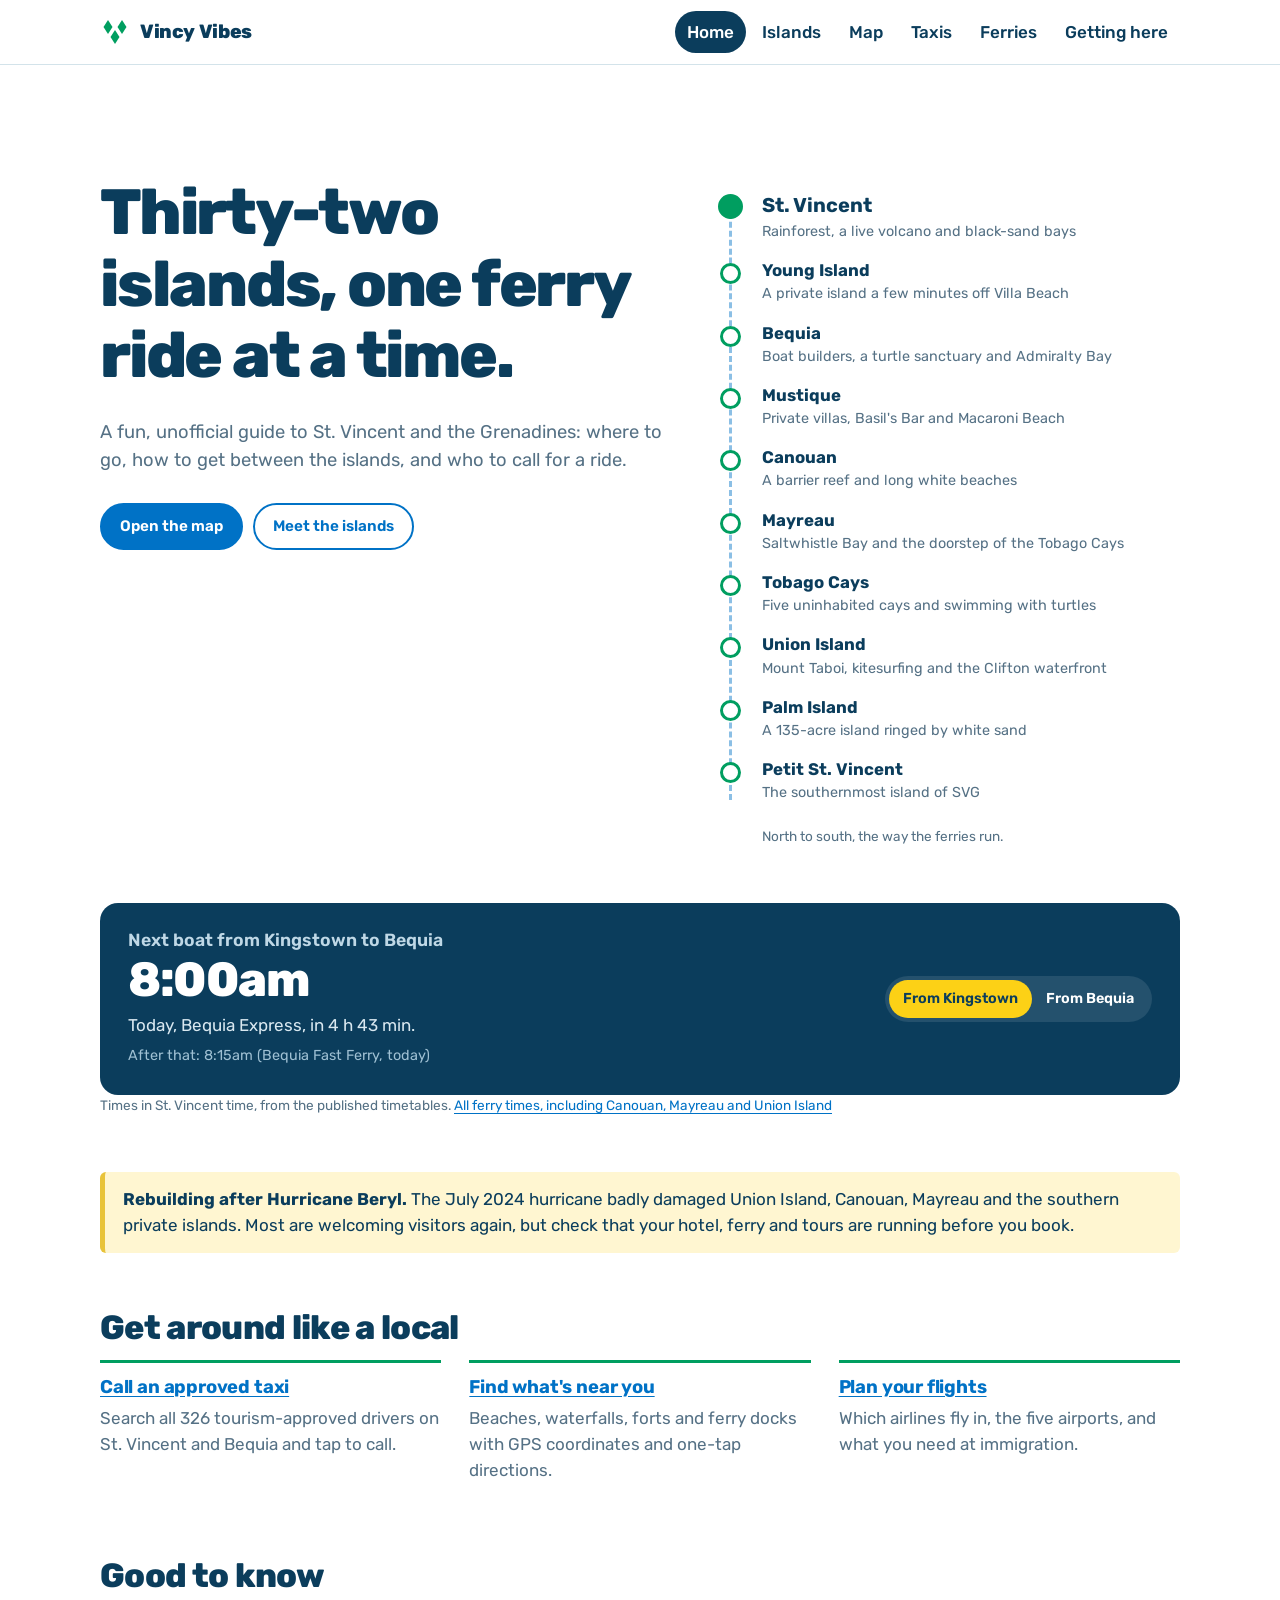
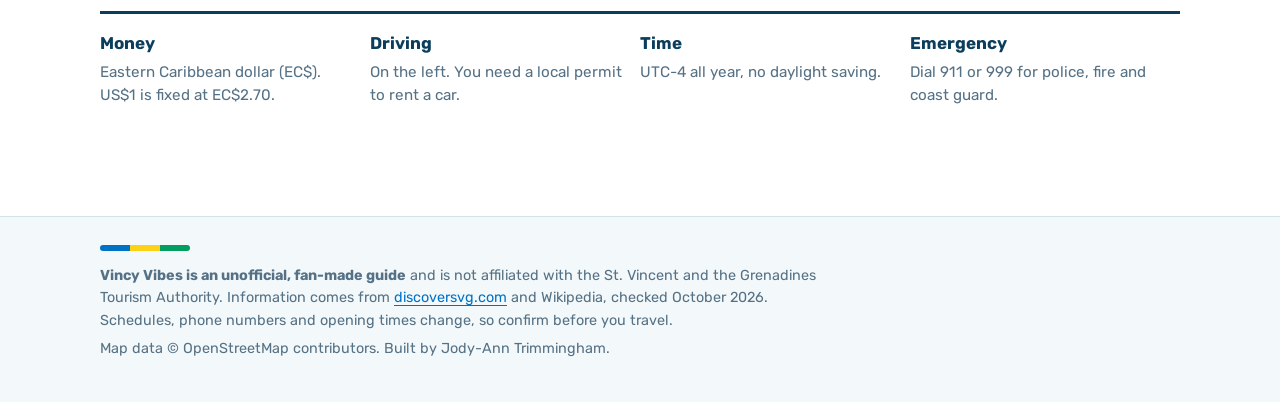
==== index.html @ 05d470f5 "Phase 1: islands, GPS map, taxis, ferries, getting here" ====
<!DOCTYPE html>
<html lang="en">
<head>
  <meta charset="utf-8">
  <meta name="viewport" content="width=device-width, initial-scale=1">
  <title>Vincy Vibes: a fun guide to St. Vincent and the Grenadines</title>
  <meta name="description" content="Unofficial guide to St. Vincent and the Grenadines: islands, map with GPS, approved taxis, ferry times and flights.">
  <link rel="icon" href="img/favicon.svg" type="image/svg+xml">
  <link rel="preconnect" href="https://fonts.googleapis.com">
  <link rel="preconnect" href="https://fonts.gstatic.com" crossorigin>
  <link rel="stylesheet" href="https://fonts.googleapis.com/css2?family=Rubik:wght@400;500;600;700;800&display=swap">
  <link rel="stylesheet" href="css/style.css">
</head>
<body>
<header class="topbar">
  <div class="wrap topbar-inner">
    <a class="brand" href="index.html"><svg viewBox="0 0 30 30" aria-hidden="true"><path fill="#009E60" d="M8 3l4.5 7L8 17l-4.5-7z"/><path fill="#009E60" d="M22 3l4.5 7L22 17l-4.5-7z"/><path fill="#009E60" d="M15 13l4.5 7L15 27l-4.5-7z"/></svg>Vincy Vibes</a>
    <nav class="nav" aria-label="Main"><a href="index.html" aria-current="page">Home</a><a href="islands.html">Islands</a><a href="map.html">Map</a><a href="taxis.html">Taxis</a><a href="ferries.html">Ferries</a><a href="getting-here.html">Getting here</a></nav>
  </div>
</header>
<main>

<div class="wrap">
  <section class="hero" aria-labelledby="hero-title">
    <div>
      <h1 id="hero-title">Thirty-two islands, one ferry ride at a time.</h1>
      <p class="lede">A fun, unofficial guide to St. Vincent and the Grenadines: where to go, how to get between the islands, and who to call for a ride.</p>
      <div class="hero-actions">
        <a class="btn" href="map.html">Open the map</a>
        <a class="btn btn-quiet" href="islands.html">Meet the islands</a>
      </div>
    </div>
    <div>
      <ol class="chain" id="chain" aria-label="Islands from north to south"></ol>
      <p class="chain-caption">North to south, the way the ferries run.</p>
    </div>
  </section>

  <section aria-labelledby="ferry-title">
    <div class="next-ferry" id="next-ferry">
      <div>
        <h2 id="ferry-title">Next boat from <span id="nf-from">Kingstown</span> to <span id="nf-to">Bequia</span></h2>
        <div class="when" id="nf-when">…</div>
        <p class="detail" id="nf-detail"></p>
        <p class="after" id="nf-after"></p>
      </div>
      <div class="dir-switch" role="group" aria-label="Direction">
        <button type="button" data-from="Kingstown" aria-pressed="true">From Kingstown</button>
        <button type="button" data-from="Bequia" aria-pressed="false">From Bequia</button>
      </div>
    </div>
    <p class="footnote">Times in St. Vincent time, from the published timetables. <a href="ferries.html">All ferry times, including Canouan, Mayreau and Union Island</a></p>
  </section>

  <section class="notice" aria-label="Hurricane Beryl">
    <p><strong>Rebuilding after Hurricane Beryl.</strong> The July 2024 hurricane badly damaged Union Island, Canouan, Mayreau and the southern private islands. Most are welcoming visitors again, but check that your hotel, ferry and tours are running before you book.</p>
  </section>

  <section aria-labelledby="tools-title">
    <h2 id="tools-title">Get around like a local</h2>
    <div class="tools">
      <div class="tool">
        <h3><a href="taxis.html">Call an approved taxi</a></h3>
        <p>Search all 326 tourism-approved drivers on St. Vincent and Bequia and tap to call.</p>
      </div>
      <div class="tool">
        <h3><a href="map.html">Find what's near you</a></h3>
        <p>Beaches, waterfalls, forts and ferry docks with GPS coordinates and one-tap directions.</p>
      </div>
      <div class="tool">
        <h3><a href="getting-here.html">Plan your flights</a></h3>
        <p>Which airlines fly in, the five airports, and what you need at immigration.</p>
      </div>
    </div>
  </section>

  <section aria-labelledby="facts-title">
    <h2 id="facts-title">Good to know</h2>
    <dl class="facts-row">
      <div><dt>Money</dt><dd>Eastern Caribbean dollar (EC$). US$1 is fixed at EC$2.70.</dd></div>
      <div><dt>Driving</dt><dd>On the left. You need a local permit to rent a car.</dd></div>
      <div><dt>Time</dt><dd>UTC-4 all year, no daylight saving.</dd></div>
      <div><dt>Emergency</dt><dd>Dial 911 or 999 for police, fire and coast guard.</dd></div>
    </dl>
  </section>
</div>

</main>
<footer class="footer">
  <div class="wrap">
    <div class="stripe" aria-hidden="true"><span class="s-blue"></span><span class="s-gold"></span><span class="s-green"></span></div>
    <p><strong>Vincy Vibes is an unofficial, fan-made guide</strong> and is not affiliated with the St. Vincent and the Grenadines Tourism Authority. Information comes from <a href="https://discoversvg.com/">discoversvg.com</a> and Wikipedia, checked October 2026. Schedules, phone numbers and opening times change, so confirm before you travel.</p>
    <p>Map data &copy; OpenStreetMap contributors. Built by Jody-Ann Trimmingham.</p>
  </div>
</footer>
<script src="js/data/islands.js"></script>
<script src="js/site.js"></script>
<script src="js/data/ferries.js"></script>
<script src="js/home.js"></script>
</body>
</html>
---- css/style.css ----
/* Vincy Vibes: colours from the SVG flag (blue, gold, green), used sparingly. */
:root {
  --navy: #0B3D5C;
  --blue: #0072C6;
  --blue-dark: #005A9E;
  --gold: #FCD116;
  --green: #009E60;
  --green-dark: #00784A;
  --glass: #E3F3F0;
  --mist: #F3F8FA;
  --line: #D3E3EA;
  --muted: #557185;
  --white: #FFFFFF;
  --warn-bg: #FFF6D1;
  --warn-line: #E8C33A;
  --radius-s: 6px;
  --radius-l: 18px;
  --wrap: 1120px;
}

*, *::before, *::after { box-sizing: border-box; }
html { -webkit-text-size-adjust: 100%; }
body {
  margin: 0;
  font-family: "Rubik", system-ui, -apple-system, "Segoe UI", sans-serif;
  font-size: 17px;
  line-height: 1.55;
  color: var(--navy);
  background: var(--white);
}
img { max-width: 100%; display: block; }
a { color: var(--blue); text-underline-offset: 3px; }
a:hover { color: var(--blue-dark); }
:focus-visible { outline: 3px solid var(--gold); outline-offset: 2px; border-radius: 3px; }

h1, h2, h3 { line-height: 1.12; margin: 0 0 .4em; font-weight: 800; letter-spacing: -0.02em; }
h1 { font-size: clamp(2.3rem, 5.5vw, 4rem); letter-spacing: -0.035em; }
h2 { font-size: clamp(1.55rem, 3vw, 2.1rem); }
h3 { font-size: 1.15rem; font-weight: 700; letter-spacing: -0.01em; }
p { margin: 0 0 1em; }
.lede { font-size: 1.15rem; color: var(--muted); max-width: 60ch; }
.muted { color: var(--muted); }
.small { font-size: .88rem; }

.wrap { max-width: var(--wrap); margin: 0 auto; padding: 0 20px; }
main { display: block; padding-bottom: 48px; }
section { margin: 56px 0; }

/* ---------- Header ---------- */
.topbar { border-bottom: 1px solid var(--line); background: var(--white); position: sticky; top: 0; z-index: 1000; }
.topbar-inner { display: flex; align-items: center; justify-content: space-between; gap: 16px; min-height: 64px; }
.brand { display: flex; align-items: center; gap: 10px; text-decoration: none; color: var(--navy); font-weight: 800; font-size: 1.2rem; letter-spacing: -0.02em; }
.brand svg { width: 30px; height: 30px; flex: none; }
.nav { display: flex; gap: 4px; flex-wrap: wrap; }
.nav a { text-decoration: none; color: var(--navy); font-weight: 500; padding: 8px 12px; border-radius: 999px; }
.nav a:hover { background: var(--mist); color: var(--navy); }
.nav a[aria-current="page"] { background: var(--navy); color: var(--white); }

/* ---------- Buttons ---------- */
.btn {
  display: inline-flex; align-items: center; gap: 8px; justify-content: center;
  font: inherit; font-weight: 600; font-size: .95rem;
  padding: 10px 18px; border-radius: 999px; border: 2px solid var(--blue);
  background: var(--blue); color: var(--white); text-decoration: none; cursor: pointer;
}
.btn:hover { background: var(--blue-dark); border-color: var(--blue-dark); color: var(--white); }
.btn-quiet { background: transparent; color: var(--blue); }
.btn-quiet:hover { background: var(--mist); color: var(--blue-dark); }
.btn-gold { background: var(--gold); border-color: var(--gold); color: var(--navy); }
.btn-gold:hover { background: #F0C200; border-color: #F0C200; color: var(--navy); }
.btn-small { padding: 6px 12px; font-size: .85rem; }
.btn[disabled] { opacity: .6; cursor: wait; }

/* ---------- Home hero: the island chain ---------- */
.hero { display: grid; grid-template-columns: minmax(0, 1.1fr) minmax(0, .9fr); gap: 48px; align-items: start; padding-top: 56px; }
.hero h1 { max-width: 13ch; }
.hero .lede { margin-bottom: 28px; }
.hero-actions { display: flex; gap: 10px; flex-wrap: wrap; }

.chain { list-style: none; margin: 0; padding: 6px 0 6px 0; position: relative; }
.chain::before {
  content: ""; position: absolute; left: 13px; top: 18px; bottom: 18px;
  border-left: 3px dashed var(--blue); opacity: .45;
}
.chain li { position: relative; padding-left: 46px; }
.chain a { display: block; padding: 7px 10px; margin-left: -10px; border-radius: var(--radius-s); text-decoration: none; color: var(--navy); }
.chain a:hover { background: var(--mist); }
.chain .stop-name { font-weight: 700; font-size: 1.05rem; display: block; }
.chain .stop-tag { color: var(--muted); font-size: .9rem; display: block; }
.chain .dot {
  position: absolute; left: 4px; top: 13px; width: 21px; height: 21px;
  background: var(--white); border: 3px solid var(--green); border-radius: 50%;
}
.chain li.main .dot { background: var(--green); width: 25px; height: 25px; left: 2px; top: 11px; }
.chain li.main .stop-name { font-size: 1.25rem; }
.chain-caption { font-size: .85rem; color: var(--muted); margin: 8px 0 0 46px; }

/* ---------- Next ferry ---------- */
.next-ferry { background: var(--navy); color: var(--white); border-radius: var(--radius-l); padding: 28px; display: grid; grid-template-columns: minmax(0, 1fr) auto; gap: 20px; align-items: center; }
.next-ferry h2 { font-size: 1.1rem; font-weight: 600; letter-spacing: 0; margin: 0 0 6px; color: #BFD8E6; }
.next-ferry .when { font-size: clamp(2rem, 5vw, 3rem); font-weight: 800; letter-spacing: -0.03em; line-height: 1; }
.next-ferry .detail { margin: 8px 0 0; color: #D9E8F0; }
.next-ferry .after { margin: 6px 0 0; color: #9FC0D3; font-size: .9rem; }
.dir-switch { display: inline-flex; background: rgba(255,255,255,.1); border-radius: 999px; padding: 4px; }
.dir-switch button { font: inherit; font-weight: 600; font-size: .9rem; border: 0; background: transparent; color: var(--white); padding: 8px 14px; border-radius: 999px; cursor: pointer; }
.dir-switch button[aria-pressed="true"] { background: var(--gold); color: var(--navy); }

/* ---------- Notices ---------- */
.notice { background: var(--warn-bg); border-left: 5px solid var(--warn-line); padding: 14px 18px; border-radius: var(--radius-s); }
.notice p:last-child { margin: 0; }

/* ---------- Quick facts ---------- */
.facts-row { display: grid; grid-template-columns: repeat(4, minmax(0, 1fr)); gap: 0; border-top: 3px solid var(--navy); }
.facts-row > div { padding: 16px 18px 4px 0; }
.facts-row dt { font-weight: 700; margin-bottom: 4px; }
.facts-row dd { margin: 0; color: var(--muted); font-size: .95rem; }

/* ---------- Two-column tool links ---------- */
.tools { display: grid; grid-template-columns: repeat(3, minmax(0, 1fr)); gap: 28px; }
.tool { border-top: 3px solid var(--green); padding-top: 14px; }
.tool p { color: var(--muted); }

/* ---------- Page header ---------- */
.page-head { padding: 44px 0 8px; }
.page-head h1 { font-size: clamp(2rem, 4.5vw, 3.2rem); }

/* ---------- Islands page ---------- */
.island-list { list-style: none; padding: 0; margin: 0; position: relative; }
.island-list::before { content: ""; position: absolute; left: 13px; top: 30px; bottom: 30px; border-left: 3px dashed var(--blue); opacity: .45; }
.island-list > li { position: relative; padding: 22px 0 22px 50px; border-bottom: 1px solid var(--line); }
.island-list > li:last-child { border-bottom: 0; }
.island-list .dot { position: absolute; left: 4px; top: 30px; width: 21px; height: 21px; background: var(--white); border: 3px solid var(--green); border-radius: 50%; }
.island-list h2 { font-size: 1.5rem; margin-bottom: 4px; }
.island-list h2 a { color: var(--navy); text-decoration: none; }
.island-list h2 a:hover { color: var(--blue); }
.island-list .tag { color: var(--green-dark); font-weight: 600; margin-bottom: 8px; }
.island-list p { max-width: 70ch; }
.pill { display: inline-block; font-size: .8rem; font-weight: 600; padding: 2px 10px; border-radius: 999px; background: var(--warn-bg); color: #7A5B00; border: 1px solid var(--warn-line); vertical-align: middle; }

/* ---------- Island detail ---------- */
.island-grid { display: grid; grid-template-columns: minmax(0, 1.4fr) minmax(0, 1fr); gap: 40px; align-items: start; }
.fact-list { margin: 0; display: grid; grid-template-columns: auto 1fr; gap: 8px 18px; padding: 18px 0; border-top: 3px solid var(--navy); border-bottom: 1px solid var(--line); }
.fact-list dt { font-weight: 700; }
.fact-list dd { margin: 0; color: var(--muted); }
.highlights { list-style: none; padding: 0; margin: 0; }
.highlights li { padding: 14px 0; border-bottom: 1px solid var(--line); }
.highlights li:last-child { border-bottom: 0; }
.highlights strong { display: block; font-size: 1.05rem; margin-bottom: 2px; }
.island-nav { display: flex; justify-content: space-between; gap: 12px; margin-top: 40px; padding-top: 20px; border-top: 1px solid var(--line); }
.mini-map { height: 320px; border-radius: var(--radius-l); border: 1px solid var(--line); }
.sidebar-box { background: var(--mist); border-radius: var(--radius-l); padding: 22px; margin-top: 20px; }
.sidebar-box h3 { margin-bottom: 8px; }
.sidebar-box p:last-child { margin: 0; }

/* ---------- Map page ---------- */
.map-layout { display: grid; grid-template-columns: 340px minmax(0, 1fr); gap: 0; border: 1px solid var(--line); border-radius: var(--radius-l); overflow: hidden; height: 72vh; min-height: 520px; }
.map-panel { overflow-y: auto; padding: 18px; background: var(--mist); }
#map { height: 100%; width: 100%; }
.chips { display: flex; flex-wrap: wrap; gap: 6px; margin: 10px 0 16px; }
.chip { font: inherit; font-size: .85rem; font-weight: 600; padding: 5px 12px; border-radius: 999px; border: 2px solid var(--line); background: var(--white); color: var(--navy); cursor: pointer; display: inline-flex; align-items: center; gap: 6px; }
.chip .swatch { width: 10px; height: 10px; border-radius: 50%; }
.chip[aria-pressed="false"] { opacity: .5; }
.place-list { list-style: none; padding: 0; margin: 0; }
.place-list li { padding: 10px 0; border-bottom: 1px solid var(--line); }
.place-list button.linklike { font: inherit; font-weight: 600; color: var(--navy); background: none; border: 0; padding: 0; cursor: pointer; text-align: left; }
.place-list button.linklike:hover { color: var(--blue); }
.place-list .dist { float: right; font-weight: 700; color: var(--green-dark); font-size: .9rem; }
.place-list .meta { font-size: .85rem; color: var(--muted); }
.locate-status { font-size: .9rem; margin: 8px 0 0; }

.popup h3 { font-size: 1rem; margin: 0 0 4px; }
.popup p { margin: 0 0 8px; font-size: .9rem; }
.coords { font-variant-numeric: tabular-nums; font-size: .85rem; color: var(--muted); }
.popup-actions { display: flex; gap: 6px; flex-wrap: wrap; margin-top: 6px; }
.popup-actions a { font-size: .82rem; font-weight: 600; padding: 4px 10px; border-radius: 999px; border: 2px solid var(--blue); text-decoration: none; }
.popup-actions a.primary { background: var(--blue); color: var(--white); }
.approx-note { font-size: .78rem; color: var(--muted); }
.leaflet-container { font-family: inherit; }
.you-are-here { background: var(--blue); border: 3px solid var(--white); border-radius: 50%; box-shadow: 0 0 0 6px rgba(0,114,198,.25); }

/* ---------- Taxis ---------- */
.search-bar { display: flex; gap: 10px; flex-wrap: wrap; align-items: center; margin: 18px 0 8px; }
.search-bar input[type=search] { flex: 1 1 260px; font: inherit; padding: 12px 16px; border: 2px solid var(--line); border-radius: 999px; }
.search-bar input[type=search]:focus { border-color: var(--blue); outline: none; box-shadow: 0 0 0 3px rgba(0,114,198,.2); }
.seg { display: inline-flex; border: 2px solid var(--line); border-radius: 999px; padding: 3px; }
.seg button { font: inherit; font-weight: 600; font-size: .9rem; border: 0; background: transparent; color: var(--navy); padding: 7px 14px; border-radius: 999px; cursor: pointer; }
.seg button[aria-pressed="true"] { background: var(--navy); color: var(--white); }
.result-count { color: var(--muted); font-size: .92rem; margin: 6px 0 14px; }
.taxi-list { list-style: none; padding: 0; margin: 0; columns: 2; column-gap: 40px; }
.taxi-list li { break-inside: avoid; display: flex; justify-content: space-between; align-items: center; gap: 12px; padding: 10px 0; border-bottom: 1px solid var(--line); }
.taxi-list .who { font-weight: 600; }
.taxi-list .where { display: block; font-size: .8rem; color: var(--muted); font-weight: 400; }
.taxi-list .calls { display: flex; gap: 6px; flex-wrap: wrap; justify-content: flex-end; }
.taxi-list .calls a { font-variant-numeric: tabular-nums; font-size: .88rem; font-weight: 600; white-space: nowrap; padding: 5px 10px; border-radius: 999px; background: var(--glass); color: var(--green-dark); text-decoration: none; }
.taxi-list .calls a:hover { background: var(--green); color: var(--white); }
.empty { padding: 24px 0; color: var(--muted); }

/* ---------- Ferries ---------- */
.departures { list-style: none; padding: 0; margin: 0; }
.departures li { display: grid; grid-template-columns: 110px minmax(0, 1fr) auto; gap: 14px; align-items: baseline; padding: 12px 0; border-bottom: 1px solid var(--line); }
.departures .t { font-size: 1.4rem; font-weight: 800; font-variant-numeric: tabular-nums; letter-spacing: -0.02em; }
.departures .in { color: var(--green-dark); font-weight: 700; white-space: nowrap; }
.timetable { width: 100%; border-collapse: collapse; font-variant-numeric: tabular-nums; margin: 10px 0 24px; }
.timetable th, .timetable td { text-align: left; padding: 10px 12px 10px 0; border-bottom: 1px solid var(--line); vertical-align: top; }
.timetable th { font-weight: 700; }
.timetable td.times { word-spacing: 6px; }
.route-stops { color: var(--muted); }
.table-scroll { overflow-x: auto; }
.footnote { font-size: .85rem; color: var(--muted); }

/* ---------- Getting here ---------- */
.two-col { display: grid; grid-template-columns: minmax(0, 1fr) minmax(0, 1fr); gap: 40px; }
.plain-list { padding-left: 20px; }
.plain-list li { margin-bottom: 6px; }

/* ---------- Footer ---------- */
.footer { border-top: 1px solid var(--line); background: var(--mist); padding: 28px 0 36px; font-size: .9rem; color: var(--muted); }
.footer p { margin: 0 0 6px; max-width: 80ch; }
.footer .stripe { display: flex; height: 6px; width: 90px; margin-bottom: 14px; border-radius: 3px; overflow: hidden; }
.footer .stripe span { flex: 1; }

/* ---------- Responsive ---------- */
@media (max-width: 900px) {
  .hero, .island-grid, .two-col { grid-template-columns: 1fr; gap: 28px; }
  .hero { padding-top: 32px; }
  .tools { grid-template-columns: 1fr; gap: 20px; }
  .facts-row { grid-template-columns: repeat(2, minmax(0, 1fr)); }
  .map-layout { grid-template-columns: 1fr; height: auto; }
  #map { height: 60vh; min-height: 380px; order: -1; }
  .map-panel { max-height: none; }
  .taxi-list { columns: 1; }
}
@media (max-width: 640px) {
  body { font-size: 16px; }
  .topbar-inner { flex-direction: column; align-items: flex-start; gap: 4px; padding-top: 10px; padding-bottom: 8px; }
  .nav { gap: 2px; margin: 0 -8px; }
  .nav a { white-space: nowrap; padding: 5px 9px; font-size: .95rem; }
  .next-ferry { grid-template-columns: 1fr; padding: 22px; }
  .departures li { grid-template-columns: 84px minmax(0, 1fr); }
  .departures .in { grid-column: 2; }
  section { margin: 40px 0; }
}
@media (prefers-reduced-motion: reduce) {
  * { scroll-behavior: auto !important; transition: none !important; animation: none !important; }
}
.s-blue { background: var(--blue); }
.s-gold { background: var(--gold); }
.s-green { background: var(--green); }
.sr-only { position: absolute; width: 1px; height: 1px; padding: 0; margin: -1px; overflow: hidden; clip: rect(0,0,0,0); white-space: nowrap; border: 0; }
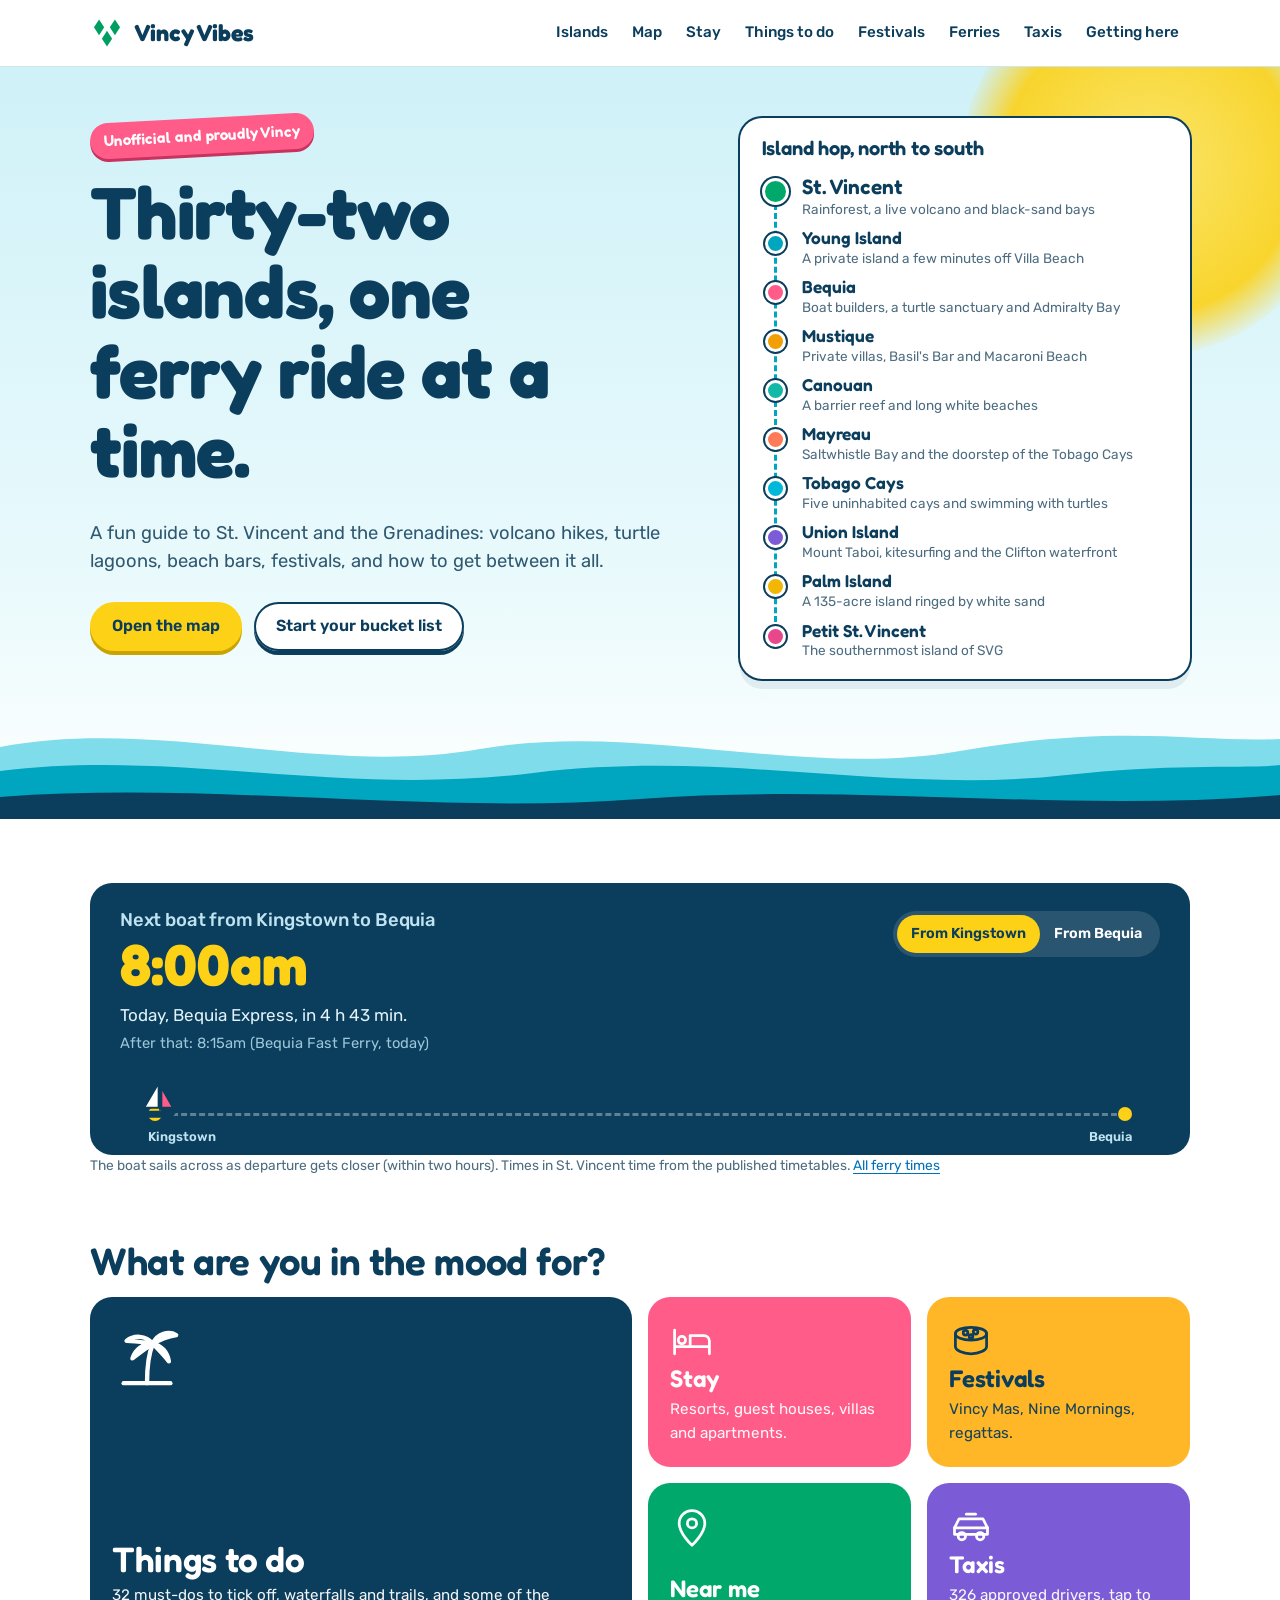
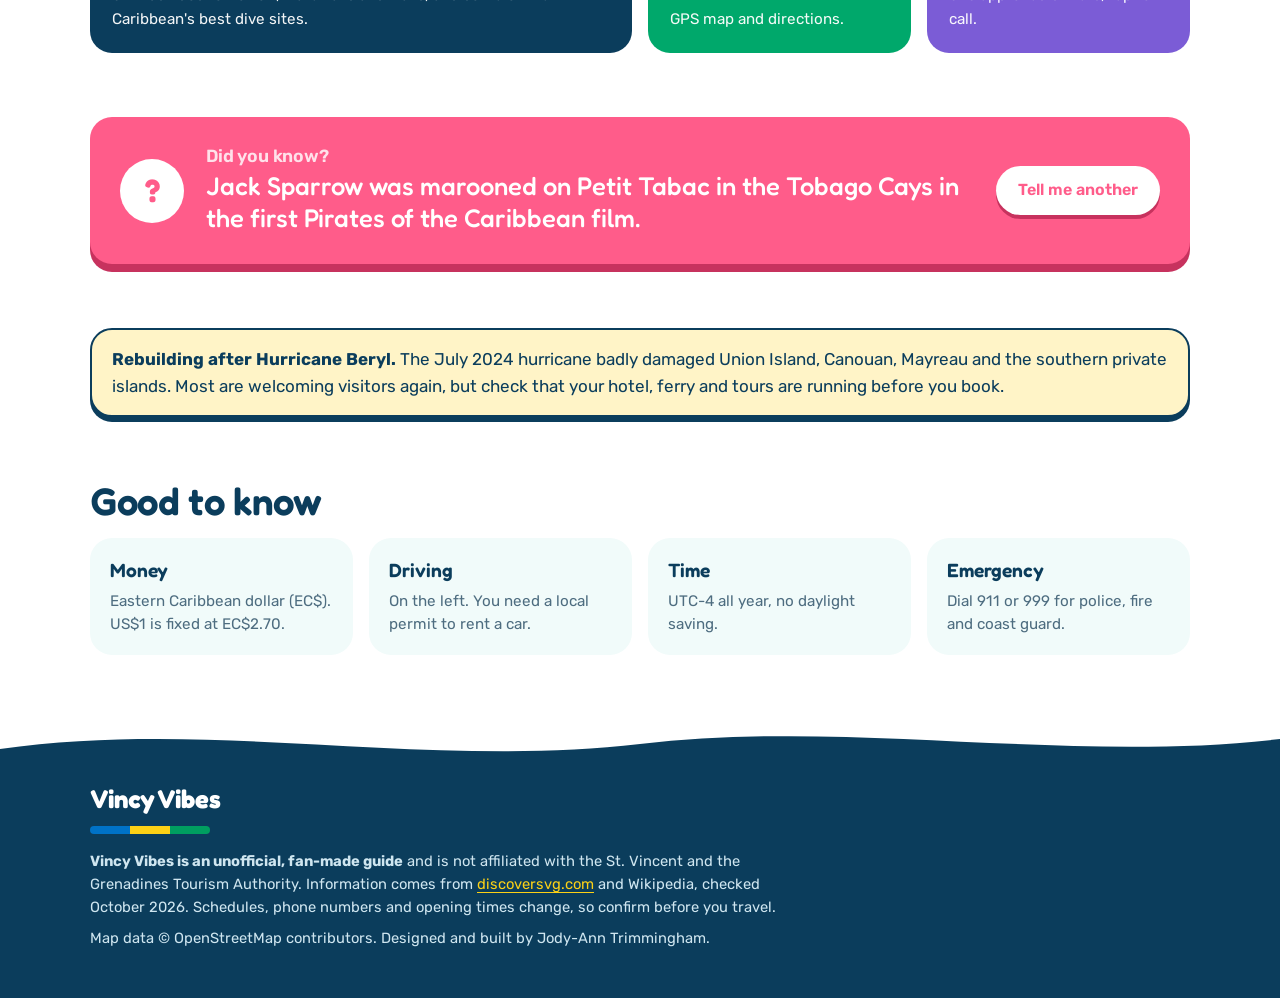
==== commit 5f8d91da: "Phase 2: playful redesign, places to stay, bucket list, festivals" ====
--- a/index.html
+++ b/index.html
@@ -4,74 +4,99 @@
   <meta charset="utf-8">
   <meta name="viewport" content="width=device-width, initial-scale=1">
   <title>Vincy Vibes: a fun guide to St. Vincent and the Grenadines</title>
-  <meta name="description" content="Unofficial guide to St. Vincent and the Grenadines: islands, map with GPS, approved taxis, ferry times and flights.">
+  <meta name="description" content="Unofficial guide to St. Vincent and the Grenadines: islands, GPS map, places to stay, things to do, festivals, ferries and taxis.">
   <link rel="icon" href="img/favicon.svg" type="image/svg+xml">
   <link rel="preconnect" href="https://fonts.googleapis.com">
   <link rel="preconnect" href="https://fonts.gstatic.com" crossorigin>
-  <link rel="stylesheet" href="https://fonts.googleapis.com/css2?family=Rubik:wght@400;500;600;700;800&display=swap">
+  <link rel="stylesheet" href="https://fonts.googleapis.com/css2?family=Fredoka:wght@500;600;700&family=Rubik:wght@400;500;600;700&display=swap">
   <link rel="stylesheet" href="css/style.css">
 </head>
 <body>
 <header class="topbar">
   <div class="wrap topbar-inner">
     <a class="brand" href="index.html"><svg viewBox="0 0 30 30" aria-hidden="true"><path fill="#009E60" d="M8 3l4.5 7L8 17l-4.5-7z"/><path fill="#009E60" d="M22 3l4.5 7L22 17l-4.5-7z"/><path fill="#009E60" d="M15 13l4.5 7L15 27l-4.5-7z"/></svg>Vincy Vibes</a>
-    <nav class="nav" aria-label="Main"><a href="index.html" aria-current="page">Home</a><a href="islands.html">Islands</a><a href="map.html">Map</a><a href="taxis.html">Taxis</a><a href="ferries.html">Ferries</a><a href="getting-here.html">Getting here</a></nav>
+    <button type="button" class="menu-btn" aria-expanded="false" aria-controls="main-nav">Menu</button>
+    <nav class="nav" id="main-nav" aria-label="Main"><a href="islands.html">Islands</a><a href="map.html">Map</a><a href="stay.html">Stay</a><a href="things-to-do.html">Things to do</a><a href="festivals.html">Festivals</a><a href="ferries.html">Ferries</a><a href="taxis.html">Taxis</a><a href="getting-here.html">Getting here</a></nav>
   </div>
 </header>
 <main>
 
-<div class="wrap">
-  <section class="hero" aria-labelledby="hero-title">
+<div class="hero-band">
+  <div class="sun" aria-hidden="true"></div>
+  <div class="wrap hero">
     <div>
+      <span class="sticker">Unofficial and proudly Vincy</span>
       <h1 id="hero-title">Thirty-two islands, one ferry ride at a time.</h1>
-      <p class="lede">A fun, unofficial guide to St. Vincent and the Grenadines: where to go, how to get between the islands, and who to call for a ride.</p>
+      <p class="lede">A fun guide to St. Vincent and the Grenadines: volcano hikes, turtle lagoons, beach bars, festivals, and how to get between it all.</p>
       <div class="hero-actions">
-        <a class="btn" href="map.html">Open the map</a>
-        <a class="btn btn-quiet" href="islands.html">Meet the islands</a>
+        <a class="btn btn-gold" href="map.html">Open the map</a>
+        <a class="btn btn-quiet" href="things-to-do.html">Start your bucket list</a>
       </div>
     </div>
-    <div>
+    <div class="chain-card">
+      <h2>Island hop, north to south</h2>
       <ol class="chain" id="chain" aria-label="Islands from north to south"></ol>
-      <p class="chain-caption">North to south, the way the ferries run.</p>
+    </div>
+  </div>
+  <div class="sea-scene" aria-hidden="true">
+    <div class="boat"><svg viewBox="0 0 64 64" aria-hidden="true"><path d="M30 6v34h-20z" fill="#FFFFFF" stroke="#0B3D5C" stroke-width="2.5" stroke-linejoin="round"/><path d="M34 12v28h16z" fill="#FF5C8A" stroke="#0B3D5C" stroke-width="2.5" stroke-linejoin="round"/><path d="M8 44h48l-7 10H15z" fill="#0B3D5C"/><path d="M32 4v40" stroke="#0B3D5C" stroke-width="2.5"/></svg></div>
+    <svg class="waves" viewBox="0 0 1440 120" preserveAspectRatio="none">
+      <path fill="#7FDCEB" d="M0,48 C180,18 360,78 540,50 C720,22 900,80 1080,52 C1260,24 1350,44 1440,40 L1440,120 L0,120 Z"/>
+      <path fill="#00A6C0" d="M0,72 C200,50 380,98 600,74 C820,50 1000,96 1200,76 C1320,64 1400,70 1440,66 L1440,120 L0,120 Z"/>
+      <path fill="#0B3D5C" d="M0,98 C240,82 480,116 720,100 C960,84 1200,114 1440,96 L1440,120 L0,120 Z"/>
+    </svg>
+  </div>
+</div>
+
+<div class="wrap">
+  <section aria-labelledby="ferry-title" class="ferry-section">
+    <div class="ferry-card" id="next-ferry">
+      <div class="ferry-top">
+        <div>
+          <h2 id="ferry-title">Next boat from <span id="nf-from">Kingstown</span> to <span id="nf-to">Bequia</span></h2>
+          <div class="when" id="nf-when">…</div>
+          <p class="detail" id="nf-detail"></p>
+          <p class="after" id="nf-after"></p>
+        </div>
+        <div class="dir-switch" role="group" aria-label="Direction">
+          <button type="button" data-from="Kingstown" aria-pressed="true">From Kingstown</button>
+          <button type="button" data-from="Bequia" aria-pressed="false">From Bequia</button>
+        </div>
+      </div>
+      <div class="route-track" aria-hidden="true">
+        <div class="line"></div>
+        <span class="port from" id="nf-port-from">Kingstown</span>
+        <span class="port to" id="nf-port-to">Bequia</span>
+        <div class="ferry-boat" id="nf-boat"><svg viewBox="0 0 64 64" aria-hidden="true"><path d="M30 6v34h-20z" fill="#FFFFFF" stroke="#0B3D5C" stroke-width="2.5" stroke-linejoin="round"/><path d="M34 12v28h16z" fill="#FF5C8A" stroke="#0B3D5C" stroke-width="2.5" stroke-linejoin="round"/><path d="M8 44h48l-7 10H15z" fill="#0B3D5C"/><path d="M32 4v40" stroke="#0B3D5C" stroke-width="2.5"/></svg></div>
+      </div>
+    </div>
+    <p class="footnote">The boat sails across as departure gets closer (within two hours). Times in St. Vincent time from the published timetables. <a href="ferries.html">All ferry times</a></p>
+  </section>
+
+  <section aria-labelledby="explore-title">
+    <h2 id="explore-title">What are you in the mood for?</h2>
+    <div class="tiles">
+      <a class="tile big t-sea" href="things-to-do.html"><svg viewBox="0 0 48 48" fill="none" stroke="currentColor" stroke-width="3" stroke-linecap="round" stroke-linejoin="round" aria-hidden="true"><path d="M24 44c0-12 1-20 4-27"/><path d="M28 17c-5-6-13-6-18-2 6 0 11 1 18 2zM28 17c3-7 11-9 16-6-6 1-11 3-16 6zM28 17c-7 0-12 4-14 10 5-4 9-7 14-10zM28 17c6 1 10 6 11 12-4-5-7-8-11-12z"/><path d="M8 44h32"/></svg><div><h3>Things to do</h3><p>32 must-dos to tick off, waterfalls and trails, and some of the Caribbean's best dive sites.</p></div></a>
+      <a class="tile t-pink" href="stay.html"><svg viewBox="0 0 48 48" fill="none" stroke="currentColor" stroke-width="3" stroke-linecap="round" stroke-linejoin="round" aria-hidden="true"><path d="M5 38V12M5 30h38v8M43 30v-6a6 6 0 0 0-6-6H22v12"/><circle cx="13" cy="23" r="4"/></svg><div><h3>Stay</h3><p>Resorts, guest houses, villas and apartments.</p></div></a>
+      <a class="tile t-mango" href="festivals.html"><svg viewBox="0 0 48 48" fill="none" stroke="currentColor" stroke-width="3" stroke-linecap="round" stroke-linejoin="round" aria-hidden="true"><ellipse cx="24" cy="16" rx="17" ry="7"/><path d="M7 16v14c0 4 8 8 17 8s17-4 17-8V16"/><circle cx="18" cy="15" r="2.5"/><circle cx="29" cy="14" r="2.5"/><circle cx="24" cy="19" r="2"/></svg><div><h3>Festivals</h3><p>Vincy Mas, Nine Mornings, regattas.</p></div></a>
+      <a class="tile t-leaf" href="map.html"><svg viewBox="0 0 48 48" fill="none" stroke="currentColor" stroke-width="3" stroke-linecap="round" stroke-linejoin="round" aria-hidden="true"><path d="M24 44s14-13 14-24a14 14 0 0 0-28 0c0 11 14 24 14 24z"/><circle cx="24" cy="20" r="5"/></svg><div><h3>Near me</h3><p>GPS map and directions.</p></div></a>
+      <a class="tile t-purple" href="taxis.html"><svg viewBox="0 0 48 48" fill="none" stroke="currentColor" stroke-width="3" stroke-linecap="round" stroke-linejoin="round" aria-hidden="true"><path d="M6 32v-7l5-10h26l5 10v7z"/><path d="M6 25h36"/><circle cx="14" cy="34" r="4"/><circle cx="34" cy="34" r="4"/><path d="M19 10h10"/></svg><div><h3>Taxis</h3><p>326 approved drivers, tap to call.</p></div></a>
     </div>
   </section>
 
-  <section aria-labelledby="ferry-title">
-    <div class="next-ferry" id="next-ferry">
+  <section aria-labelledby="fact-title">
+    <div class="fact-card">
+      <div class="bubble" aria-hidden="true">?</div>
       <div>
-        <h2 id="ferry-title">Next boat from <span id="nf-from">Kingstown</span> to <span id="nf-to">Bequia</span></h2>
-        <div class="when" id="nf-when">…</div>
-        <p class="detail" id="nf-detail"></p>
-        <p class="after" id="nf-after"></p>
+        <h2 id="fact-title">Did you know?</h2>
+        <p class="fact" id="fact" aria-live="polite"></p>
       </div>
-      <div class="dir-switch" role="group" aria-label="Direction">
-        <button type="button" data-from="Kingstown" aria-pressed="true">From Kingstown</button>
-        <button type="button" data-from="Bequia" aria-pressed="false">From Bequia</button>
-      </div>
+      <button type="button" class="btn" id="next-fact">Tell me another</button>
     </div>
-    <p class="footnote">Times in St. Vincent time, from the published timetables. <a href="ferries.html">All ferry times, including Canouan, Mayreau and Union Island</a></p>
   </section>
 
   <section class="notice" aria-label="Hurricane Beryl">
     <p><strong>Rebuilding after Hurricane Beryl.</strong> The July 2024 hurricane badly damaged Union Island, Canouan, Mayreau and the southern private islands. Most are welcoming visitors again, but check that your hotel, ferry and tours are running before you book.</p>
-  </section>
-
-  <section aria-labelledby="tools-title">
-    <h2 id="tools-title">Get around like a local</h2>
-    <div class="tools">
-      <div class="tool">
-        <h3><a href="taxis.html">Call an approved taxi</a></h3>
-        <p>Search all 326 tourism-approved drivers on St. Vincent and Bequia and tap to call.</p>
-      </div>
-      <div class="tool">
-        <h3><a href="map.html">Find what's near you</a></h3>
-        <p>Beaches, waterfalls, forts and ferry docks with GPS coordinates and one-tap directions.</p>
-      </div>
-      <div class="tool">
-        <h3><a href="getting-here.html">Plan your flights</a></h3>
-        <p>Which airlines fly in, the five airports, and what you need at immigration.</p>
-      </div>
-    </div>
   </section>
 
   <section aria-labelledby="facts-title">
@@ -86,11 +111,13 @@
 </div>
 
 </main>
+<svg class="footer-wave" viewBox="0 0 1440 50" preserveAspectRatio="none" aria-hidden="true"><path fill="#0B3D5C" d="M0,30 C240,0 480,50 720,25 C960,0 1200,45 1440,20 L1440,50 L0,50 Z"/></svg>
 <footer class="footer">
   <div class="wrap">
+    <span class="brand-foot">Vincy Vibes</span>
     <div class="stripe" aria-hidden="true"><span class="s-blue"></span><span class="s-gold"></span><span class="s-green"></span></div>
     <p><strong>Vincy Vibes is an unofficial, fan-made guide</strong> and is not affiliated with the St. Vincent and the Grenadines Tourism Authority. Information comes from <a href="https://discoversvg.com/">discoversvg.com</a> and Wikipedia, checked October 2026. Schedules, phone numbers and opening times change, so confirm before you travel.</p>
-    <p>Map data &copy; OpenStreetMap contributors. Built by Jody-Ann Trimmingham.</p>
+    <p>Map data &copy; OpenStreetMap contributors. Designed and built by Jody-Ann Trimmingham.</p>
   </div>
 </footer>
 <script src="js/data/islands.js"></script>
--- a/css/style.css
+++ b/css/style.css
@@ -1,212 +1,322 @@
-/* Vincy Vibes: colours from the SVG flag (blue, gold, green), used sparingly. */
+/* Vincy Vibes, Phase 2: sunny, bubbly and island-bright.
+   Base: deep sea navy + flag gold. Each island has its own colour (see js/data/islands.js). */
 :root {
-  --navy: #0B3D5C;
-  --blue: #0072C6;
-  --blue-dark: #005A9E;
+  --sea: #0B3D5C;
+  --sea-2: #12547D;
   --gold: #FCD116;
-  --green: #009E60;
-  --green-dark: #00784A;
-  --glass: #E3F3F0;
-  --mist: #F3F8FA;
-  --line: #D3E3EA;
-  --muted: #557185;
+  --mango: #FFB627;
+  --hibiscus: #FF5C8A;
+  --lagoon: #00A6C0;
+  --leaf: #00A86B;
+  --leaf-dark: #00804F;
+  --purple: #7B5CD6;
+  --sky: #DDF5FA;
+  --foam: #F1FBFA;
+  --line: #CFE6EC;
+  --muted: #4E6D80;
   --white: #FFFFFF;
-  --warn-bg: #FFF6D1;
-  --warn-line: #E8C33A;
-  --radius-s: 6px;
-  --radius-l: 18px;
-  --wrap: 1120px;
+  --link: #0070B8;
+  --warn-bg: #FFF4C7;
+  --accent: var(--lagoon);        /* overridden per page / per island */
+  --r-s: 10px;
+  --r-l: 22px;
+  --wrap: 1140px;
+  --display: "Fredoka", "Rubik", system-ui, sans-serif;
+  --body: "Rubik", system-ui, -apple-system, "Segoe UI", sans-serif;
 }
 
 *, *::before, *::after { box-sizing: border-box; }
-html { -webkit-text-size-adjust: 100%; }
-body {
-  margin: 0;
-  font-family: "Rubik", system-ui, -apple-system, "Segoe UI", sans-serif;
-  font-size: 17px;
-  line-height: 1.55;
-  color: var(--navy);
-  background: var(--white);
-}
+html { -webkit-text-size-adjust: 100%; scroll-behavior: smooth; }
+body { margin: 0; font-family: var(--body); font-size: 17px; line-height: 1.55; color: var(--sea); background: var(--white); }
 img { max-width: 100%; display: block; }
-a { color: var(--blue); text-underline-offset: 3px; }
-a:hover { color: var(--blue-dark); }
-:focus-visible { outline: 3px solid var(--gold); outline-offset: 2px; border-radius: 3px; }
-
-h1, h2, h3 { line-height: 1.12; margin: 0 0 .4em; font-weight: 800; letter-spacing: -0.02em; }
-h1 { font-size: clamp(2.3rem, 5.5vw, 4rem); letter-spacing: -0.035em; }
-h2 { font-size: clamp(1.55rem, 3vw, 2.1rem); }
-h3 { font-size: 1.15rem; font-weight: 700; letter-spacing: -0.01em; }
+a { color: var(--link); text-underline-offset: 3px; }
+a:hover { color: var(--sea-2); }
+:focus-visible { outline: 3px solid var(--hibiscus); outline-offset: 2px; border-radius: 4px; }
+
+h1, h2, h3 { font-family: var(--display); line-height: 1.08; margin: 0 0 .4em; font-weight: 600; letter-spacing: -0.01em; }
+h1 { font-size: clamp(2.6rem, 6.5vw, 4.6rem); font-weight: 700; }
+h2 { font-size: clamp(1.7rem, 3.4vw, 2.4rem); }
+h3 { font-size: 1.25rem; font-weight: 600; }
 p { margin: 0 0 1em; }
-.lede { font-size: 1.15rem; color: var(--muted); max-width: 60ch; }
+.lede { font-size: 1.15rem; color: var(--muted); max-width: 58ch; }
 .muted { color: var(--muted); }
 .small { font-size: .88rem; }
-
 .wrap { max-width: var(--wrap); margin: 0 auto; padding: 0 20px; }
-main { display: block; padding-bottom: 48px; }
-section { margin: 56px 0; }
+main { display: block; }
+section { margin: 64px 0; }
+.sr-only { position: absolute; width: 1px; height: 1px; padding: 0; margin: -1px; overflow: hidden; clip: rect(0,0,0,0); white-space: nowrap; border: 0; }
 
 /* ---------- Header ---------- */
-.topbar { border-bottom: 1px solid var(--line); background: var(--white); position: sticky; top: 0; z-index: 1000; }
-.topbar-inner { display: flex; align-items: center; justify-content: space-between; gap: 16px; min-height: 64px; }
-.brand { display: flex; align-items: center; gap: 10px; text-decoration: none; color: var(--navy); font-weight: 800; font-size: 1.2rem; letter-spacing: -0.02em; }
-.brand svg { width: 30px; height: 30px; flex: none; }
-.nav { display: flex; gap: 4px; flex-wrap: wrap; }
-.nav a { text-decoration: none; color: var(--navy); font-weight: 500; padding: 8px 12px; border-radius: 999px; }
-.nav a:hover { background: var(--mist); color: var(--navy); }
-.nav a[aria-current="page"] { background: var(--navy); color: var(--white); }
+.topbar { background: var(--white); position: sticky; top: 0; z-index: 1000; box-shadow: 0 1px 0 var(--line); }
+.topbar-inner { display: flex; align-items: center; justify-content: space-between; gap: 16px; min-height: 66px; }
+.brand { display: flex; align-items: center; gap: 10px; text-decoration: none; color: var(--sea); font-family: var(--display); font-weight: 700; font-size: 1.45rem; }
+.brand svg { width: 34px; height: 34px; flex: none; }
+.brand:hover { color: var(--sea); }
+.nav { display: flex; gap: 2px; flex-wrap: wrap; justify-content: flex-end; }
+.nav a { text-decoration: none; color: var(--sea); font-weight: 500; font-size: .95rem; padding: 7px 11px; border-radius: 999px; }
+.nav a:hover { background: var(--foam); color: var(--sea); }
+.nav a[aria-current="page"] { background: var(--sea); color: var(--white); }
+.menu-btn { display: none; font: inherit; font-weight: 600; border: 2px solid var(--sea); background: var(--white); color: var(--sea); border-radius: 999px; padding: 6px 14px; cursor: pointer; }
 
 /* ---------- Buttons ---------- */
-.btn {
-  display: inline-flex; align-items: center; gap: 8px; justify-content: center;
-  font: inherit; font-weight: 600; font-size: .95rem;
-  padding: 10px 18px; border-radius: 999px; border: 2px solid var(--blue);
-  background: var(--blue); color: var(--white); text-decoration: none; cursor: pointer;
-}
-.btn:hover { background: var(--blue-dark); border-color: var(--blue-dark); color: var(--white); }
-.btn-quiet { background: transparent; color: var(--blue); }
-.btn-quiet:hover { background: var(--mist); color: var(--blue-dark); }
-.btn-gold { background: var(--gold); border-color: var(--gold); color: var(--navy); }
-.btn-gold:hover { background: #F0C200; border-color: #F0C200; color: var(--navy); }
-.btn-small { padding: 6px 12px; font-size: .85rem; }
-.btn[disabled] { opacity: .6; cursor: wait; }
-
-/* ---------- Home hero: the island chain ---------- */
-.hero { display: grid; grid-template-columns: minmax(0, 1.1fr) minmax(0, .9fr); gap: 48px; align-items: start; padding-top: 56px; }
-.hero h1 { max-width: 13ch; }
-.hero .lede { margin-bottom: 28px; }
-.hero-actions { display: flex; gap: 10px; flex-wrap: wrap; }
-
-.chain { list-style: none; margin: 0; padding: 6px 0 6px 0; position: relative; }
-.chain::before {
-  content: ""; position: absolute; left: 13px; top: 18px; bottom: 18px;
-  border-left: 3px dashed var(--blue); opacity: .45;
-}
-.chain li { position: relative; padding-left: 46px; }
-.chain a { display: block; padding: 7px 10px; margin-left: -10px; border-radius: var(--radius-s); text-decoration: none; color: var(--navy); }
-.chain a:hover { background: var(--mist); }
-.chain .stop-name { font-weight: 700; font-size: 1.05rem; display: block; }
-.chain .stop-tag { color: var(--muted); font-size: .9rem; display: block; }
-.chain .dot {
-  position: absolute; left: 4px; top: 13px; width: 21px; height: 21px;
-  background: var(--white); border: 3px solid var(--green); border-radius: 50%;
-}
-.chain li.main .dot { background: var(--green); width: 25px; height: 25px; left: 2px; top: 11px; }
-.chain li.main .stop-name { font-size: 1.25rem; }
-.chain-caption { font-size: .85rem; color: var(--muted); margin: 8px 0 0 46px; }
-
-/* ---------- Next ferry ---------- */
-.next-ferry { background: var(--navy); color: var(--white); border-radius: var(--radius-l); padding: 28px; display: grid; grid-template-columns: minmax(0, 1fr) auto; gap: 20px; align-items: center; }
-.next-ferry h2 { font-size: 1.1rem; font-weight: 600; letter-spacing: 0; margin: 0 0 6px; color: #BFD8E6; }
-.next-ferry .when { font-size: clamp(2rem, 5vw, 3rem); font-weight: 800; letter-spacing: -0.03em; line-height: 1; }
-.next-ferry .detail { margin: 8px 0 0; color: #D9E8F0; }
-.next-ferry .after { margin: 6px 0 0; color: #9FC0D3; font-size: .9rem; }
-.dir-switch { display: inline-flex; background: rgba(255,255,255,.1); border-radius: 999px; padding: 4px; }
+.btn { display: inline-flex; align-items: center; gap: 8px; justify-content: center; font: inherit; font-weight: 600; font-size: 1rem; padding: 12px 22px; border-radius: 999px; border: 0; background: var(--sea); color: var(--white); text-decoration: none; cursor: pointer; box-shadow: 0 4px 0 #062A40; transition: transform .1s, box-shadow .1s; }
+.btn:hover { color: var(--white); background: var(--sea-2); }
+.btn:active { transform: translateY(3px); box-shadow: 0 1px 0 #062A40; }
+.btn-gold { background: var(--gold); color: var(--sea); box-shadow: 0 4px 0 #C9A400; }
+.btn-gold:hover { background: #FFE04D; color: var(--sea); }
+.btn-gold:active { box-shadow: 0 1px 0 #C9A400; }
+.btn-quiet { background: var(--white); color: var(--sea); box-shadow: inset 0 0 0 2px var(--sea), 0 4px 0 var(--sea); }
+.btn-quiet:hover { background: var(--foam); color: var(--sea); }
+.btn-small { padding: 7px 14px; font-size: .88rem; box-shadow: 0 3px 0 #062A40; }
+.btn[disabled] { opacity: .65; cursor: wait; }
+
+/* ---------- Waves ---------- */
+.wave { display: block; width: 100%; height: 60px; }
+.wave-top { margin-bottom: -1px; }
+
+/* ---------- Home hero ---------- */
+.hero-band { background: linear-gradient(180deg, #CFF1F8 0%, #EAFAFC 70%, #FFFFFF 100%); position: relative; overflow: hidden; }
+.hero-band .sun { position: absolute; width: 380px; height: 380px; border-radius: 50%; background: radial-gradient(circle, #FFE45C 0%, #FCD116 55%, rgba(252,209,22,0) 72%); right: -60px; top: -90px; opacity: .9; }
+.hero { position: relative; display: grid; grid-template-columns: minmax(0, 1.15fr) minmax(0, .85fr); gap: 40px; align-items: start; padding-top: 52px; padding-bottom: 10px; }
+.hero h1 { max-width: 12ch; color: var(--sea); }
+.hero .lede { color: #2F5871; margin-bottom: 26px; }
+.hero-actions { display: flex; gap: 12px; flex-wrap: wrap; }
+.sticker { display: inline-block; font-family: var(--display); font-weight: 600; font-size: .95rem; background: var(--hibiscus); color: var(--white); padding: 6px 14px; border-radius: 999px; transform: rotate(-3deg); margin-bottom: 18px; box-shadow: 0 3px 0 #C7325E; }
+.sea-scene { position: relative; height: 120px; margin-top: 10px; }
+.sea-scene svg.waves { position: absolute; bottom: 0; left: 0; width: 100%; height: 120px; }
+.boat { position: absolute; bottom: 52px; left: -80px; width: 64px; height: 64px; animation: sail 38s linear infinite; }
+.boat svg { width: 100%; height: 100%; animation: bob 3s ease-in-out infinite; }
+@keyframes sail { from { left: -80px; } to { left: calc(100% + 20px); } }
+@keyframes bob { 0%, 100% { transform: translateY(0) rotate(-2deg); } 50% { transform: translateY(5px) rotate(2deg); } }
+
+/* The island chain */
+.chain-card { background: var(--white); border-radius: var(--r-l); padding: 20px 22px 14px; box-shadow: 0 10px 0 rgba(11,61,92,.08), 0 0 0 2px var(--sea); position: relative; }
+.chain-card h2 { font-size: 1.25rem; margin-bottom: 10px; }
+.chain { list-style: none; margin: 0; padding: 0; position: relative; }
+.chain::before { content: ""; position: absolute; left: 12px; top: 16px; bottom: 16px; border-left: 3px dashed var(--lagoon); }
+.chain li { position: relative; padding-left: 40px; }
+.chain a { display: block; padding: 5px 10px; margin-left: -10px; border-radius: var(--r-s); text-decoration: none; color: var(--sea); }
+.chain a:hover { background: var(--foam); }
+.chain .stop-name { font-family: var(--display); font-weight: 600; font-size: 1.08rem; display: block; line-height: 1.2; }
+.chain .stop-tag { color: var(--muted); font-size: .85rem; display: block; line-height: 1.35; }
+.chain .dot { position: absolute; left: 3px; top: 10px; width: 21px; height: 21px; border-radius: 50%; border: 3px solid var(--white); box-shadow: 0 0 0 2px var(--sea); background: var(--accent); }
+.chain li.main .dot { width: 27px; height: 27px; left: 0; top: 8px; }
+.chain li.main .stop-name { font-size: 1.3rem; }
+
+/* ---------- Next ferry with sailing boat ---------- */
+.ferry-card { background: var(--sea); color: var(--white); border-radius: var(--r-l); padding: 28px 30px 24px; position: relative; overflow: hidden; }
+.ferry-top { display: flex; justify-content: space-between; align-items: flex-start; gap: 18px; flex-wrap: wrap; }
+.ferry-card h2 { font-size: 1.15rem; font-family: var(--body); font-weight: 500; color: #BFE3F0; margin: 0 0 6px; }
+.ferry-card .when { font-family: var(--display); font-size: clamp(2.6rem, 6vw, 3.6rem); font-weight: 700; line-height: 1; color: var(--gold); }
+.ferry-card .detail { margin: 8px 0 0; color: #E2F2F8; }
+.ferry-card .after { margin: 4px 0 0; color: #9CC7DA; font-size: .92rem; }
+.route-track { position: relative; height: 54px; margin-top: 22px; }
+.route-track .line { position: absolute; left: 34px; right: 34px; top: 36px; border-top: 3px dashed rgba(255,255,255,.35); }
+.route-track .port { position: absolute; top: 30px; font-size: .8rem; font-weight: 600; color: #BFE3F0; }
+.route-track .port::before { content: ""; display: block; width: 14px; height: 14px; border-radius: 50%; background: var(--gold); margin-bottom: 6px; }
+.route-track .port.from { left: 28px; }
+.route-track .port.to { right: 28px; text-align: right; }
+.route-track .port.to::before { margin-left: auto; }
+.route-track .ferry-boat { position: absolute; top: 2px; width: 46px; height: 34px; transform: translateX(-50%); transition: left .8s ease; }
+.dir-switch { display: inline-flex; background: rgba(255,255,255,.12); border-radius: 999px; padding: 4px; }
 .dir-switch button { font: inherit; font-weight: 600; font-size: .9rem; border: 0; background: transparent; color: var(--white); padding: 8px 14px; border-radius: 999px; cursor: pointer; }
-.dir-switch button[aria-pressed="true"] { background: var(--gold); color: var(--navy); }
-
-/* ---------- Notices ---------- */
-.notice { background: var(--warn-bg); border-left: 5px solid var(--warn-line); padding: 14px 18px; border-radius: var(--radius-s); }
+.dir-switch button[aria-pressed="true"] { background: var(--gold); color: var(--sea); }
+
+/* ---------- Did you know ---------- */
+.fact-card { background: var(--hibiscus); color: var(--white); border-radius: var(--r-l); padding: 30px; display: grid; grid-template-columns: auto minmax(0, 1fr) auto; gap: 22px; align-items: center; box-shadow: 0 8px 0 #C7325E; }
+.fact-card .bubble { width: 64px; height: 64px; border-radius: 50%; background: var(--white); color: var(--hibiscus); display: grid; place-items: center; font-family: var(--display); font-weight: 700; font-size: 2rem; }
+.fact-card h2 { font-size: 1.1rem; font-family: var(--body); font-weight: 600; margin: 0 0 4px; color: #FFE1EA; }
+.fact-card .fact { font-family: var(--display); font-size: clamp(1.25rem, 2.6vw, 1.6rem); font-weight: 500; line-height: 1.25; margin: 0; }
+.fact-card .btn { background: var(--white); color: var(--hibiscus); box-shadow: 0 4px 0 #C7325E; }
+
+/* ---------- Explore tiles ---------- */
+.tiles { display: grid; grid-template-columns: repeat(4, minmax(0, 1fr)); grid-auto-rows: minmax(170px, auto); gap: 16px; }
+.tile { border-radius: var(--r-l); padding: 22px; text-decoration: none; color: var(--white); display: flex; flex-direction: column; justify-content: space-between; position: relative; overflow: hidden; transition: transform .15s; }
+.tile:hover { transform: translateY(-3px) rotate(-.4deg); color: var(--white); }
+.tile h3 { font-size: 1.5rem; margin: 0; }
+.tile p { margin: 6px 0 0; font-size: .95rem; opacity: .95; }
+.tile svg { width: 44px; height: 44px; }
+.tile.big { grid-column: span 2; grid-row: span 2; }
+.tile.big h3 { font-size: 2.2rem; }
+.tile.big svg { width: 70px; height: 70px; }
+.t-sea { background: var(--sea); }
+.t-pink { background: var(--hibiscus); }
+.t-mango { background: var(--mango); color: var(--sea); }
+.t-mango:hover { color: var(--sea); }
+.t-leaf { background: var(--leaf); }
+.t-lagoon { background: var(--lagoon); }
+.t-purple { background: var(--purple); }
+
+/* ---------- Notices and quick facts ---------- */
+.notice { background: var(--warn-bg); border: 2px solid var(--sea); padding: 16px 20px; border-radius: var(--r-l); box-shadow: 0 5px 0 var(--sea); }
 .notice p:last-child { margin: 0; }
-
-/* ---------- Quick facts ---------- */
-.facts-row { display: grid; grid-template-columns: repeat(4, minmax(0, 1fr)); gap: 0; border-top: 3px solid var(--navy); }
-.facts-row > div { padding: 16px 18px 4px 0; }
-.facts-row dt { font-weight: 700; margin-bottom: 4px; }
+.facts-row { display: grid; grid-template-columns: repeat(4, minmax(0, 1fr)); gap: 16px; margin: 0; }
+.facts-row > div { background: var(--foam); border-radius: var(--r-l); padding: 18px 20px; }
+.facts-row dt { font-family: var(--display); font-weight: 600; font-size: 1.2rem; margin-bottom: 4px; }
 .facts-row dd { margin: 0; color: var(--muted); font-size: .95rem; }
 
-/* ---------- Two-column tool links ---------- */
-.tools { display: grid; grid-template-columns: repeat(3, minmax(0, 1fr)); gap: 28px; }
-.tool { border-top: 3px solid var(--green); padding-top: 14px; }
-.tool p { color: var(--muted); }
-
-/* ---------- Page header ---------- */
-.page-head { padding: 44px 0 8px; }
-.page-head h1 { font-size: clamp(2rem, 4.5vw, 3.2rem); }
-
-/* ---------- Islands page ---------- */
-.island-list { list-style: none; padding: 0; margin: 0; position: relative; }
-.island-list::before { content: ""; position: absolute; left: 13px; top: 30px; bottom: 30px; border-left: 3px dashed var(--blue); opacity: .45; }
-.island-list > li { position: relative; padding: 22px 0 22px 50px; border-bottom: 1px solid var(--line); }
-.island-list > li:last-child { border-bottom: 0; }
-.island-list .dot { position: absolute; left: 4px; top: 30px; width: 21px; height: 21px; background: var(--white); border: 3px solid var(--green); border-radius: 50%; }
-.island-list h2 { font-size: 1.5rem; margin-bottom: 4px; }
-.island-list h2 a { color: var(--navy); text-decoration: none; }
-.island-list h2 a:hover { color: var(--blue); }
-.island-list .tag { color: var(--green-dark); font-weight: 600; margin-bottom: 8px; }
-.island-list p { max-width: 70ch; }
-.pill { display: inline-block; font-size: .8rem; font-weight: 600; padding: 2px 10px; border-radius: 999px; background: var(--warn-bg); color: #7A5B00; border: 1px solid var(--warn-line); vertical-align: middle; }
+/* ---------- Page heads (coloured band + wave) ---------- */
+.page-band { background: var(--accent); color: var(--white); }
+.page-band .page-head { padding: 46px 0 6px; }
+.page-band h1 { font-size: clamp(2.4rem, 5.5vw, 4rem); color: var(--white); }
+.page-band .lede { color: rgba(255,255,255,.92); }
+.page-band a { color: var(--white); }
+.page-band .crumb { display: inline-block; font-weight: 600; margin-bottom: 8px; }
+.page-band + .wave-wrap svg { display: block; }
+.wave-wrap { line-height: 0; }
+.band-sea { --accent: var(--sea); }
+.band-pink { --accent: var(--hibiscus); }
+.band-leaf { --accent: var(--leaf); }
+.band-lagoon { --accent: var(--lagoon); }
+.band-purple { --accent: var(--purple); }
+.band-mango { --accent: var(--mango); }
+.band-mango, .band-mango h1, .band-mango a, .band-mango .lede { color: var(--sea); }
+.content { padding-bottom: 56px; }
+
+/* ---------- Islands list ---------- */
+.island-list { list-style: none; padding: 0; margin: 0; display: grid; grid-template-columns: repeat(2, minmax(0, 1fr)); gap: 18px; }
+.island-list > li { border-radius: var(--r-l); padding: 24px; background: var(--white); box-shadow: 0 0 0 2px var(--sea), 0 6px 0 var(--sea); position: relative; overflow: hidden; }
+.island-list > li::before { content: ""; position: absolute; left: 0; top: 0; right: 0; height: 10px; background: var(--accent); }
+.island-list h2 { font-size: 1.7rem; margin: 8px 0 4px; }
+.island-list h2 a { color: var(--sea); text-decoration: none; }
+.island-list h2 a:hover { color: var(--accent); }
+.island-list .tag { color: var(--muted); font-weight: 500; margin-bottom: 10px; }
+.island-list .go { font-weight: 600; }
+.pill { display: inline-block; font-family: var(--body); font-size: .78rem; font-weight: 600; padding: 3px 10px; border-radius: 999px; background: var(--warn-bg); color: #6B5200; border: 1.5px solid #E2BC2B; vertical-align: middle; }
 
 /* ---------- Island detail ---------- */
 .island-grid { display: grid; grid-template-columns: minmax(0, 1.4fr) minmax(0, 1fr); gap: 40px; align-items: start; }
-.fact-list { margin: 0; display: grid; grid-template-columns: auto 1fr; gap: 8px 18px; padding: 18px 0; border-top: 3px solid var(--navy); border-bottom: 1px solid var(--line); }
-.fact-list dt { font-weight: 700; }
-.fact-list dd { margin: 0; color: var(--muted); }
-.highlights { list-style: none; padding: 0; margin: 0; }
-.highlights li { padding: 14px 0; border-bottom: 1px solid var(--line); }
+.say-it { display: inline-block; background: var(--white); color: var(--sea); font-weight: 600; padding: 4px 12px; border-radius: 999px; margin-top: 6px; }
+.fact-list { margin: 0 0 8px; display: grid; grid-template-columns: repeat(2, minmax(0, 1fr)); gap: 12px; padding: 0; }
+.fact-list > div { background: var(--foam); border-radius: var(--r-s); padding: 12px 14px; }
+.fact-list dt { font-size: .82rem; color: var(--muted); font-weight: 500; }
+.fact-list dd { margin: 2px 0 0; font-family: var(--display); font-weight: 600; font-size: 1.08rem; }
+.highlights { list-style: none; padding: 0; margin: 0; counter-reset: none; }
+.highlights li { padding: 14px 0 14px 34px; border-bottom: 2px dotted var(--line); position: relative; }
+.highlights li::before { content: ""; position: absolute; left: 4px; top: 20px; width: 16px; height: 16px; background: var(--accent); transform: rotate(45deg); border-radius: 3px; }
 .highlights li:last-child { border-bottom: 0; }
-.highlights strong { display: block; font-size: 1.05rem; margin-bottom: 2px; }
-.island-nav { display: flex; justify-content: space-between; gap: 12px; margin-top: 40px; padding-top: 20px; border-top: 1px solid var(--line); }
-.mini-map { height: 320px; border-radius: var(--radius-l); border: 1px solid var(--line); }
-.sidebar-box { background: var(--mist); border-radius: var(--radius-l); padding: 22px; margin-top: 20px; }
+.highlights strong { display: block; font-family: var(--display); font-weight: 600; font-size: 1.15rem; margin-bottom: 2px; }
+.island-nav { display: flex; justify-content: space-between; gap: 12px; margin-top: 40px; padding-top: 20px; border-top: 2px dotted var(--line); }
+.island-nav a { font-weight: 600; }
+.mini-map { height: 320px; border-radius: var(--r-l); box-shadow: 0 0 0 2px var(--sea); }
+.sidebar-box { background: var(--foam); border-radius: var(--r-l); padding: 22px; margin-top: 18px; }
 .sidebar-box h3 { margin-bottom: 8px; }
 .sidebar-box p:last-child { margin: 0; }
 
 /* ---------- Map page ---------- */
-.map-layout { display: grid; grid-template-columns: 340px minmax(0, 1fr); gap: 0; border: 1px solid var(--line); border-radius: var(--radius-l); overflow: hidden; height: 72vh; min-height: 520px; }
-.map-panel { overflow-y: auto; padding: 18px; background: var(--mist); }
+.map-layout { display: grid; grid-template-columns: 340px minmax(0, 1fr); border-radius: var(--r-l); overflow: hidden; height: 74vh; min-height: 520px; box-shadow: 0 0 0 2px var(--sea), 0 8px 0 var(--sea); }
+.map-panel { overflow-y: auto; padding: 18px; background: var(--foam); }
 #map { height: 100%; width: 100%; }
-.chips { display: flex; flex-wrap: wrap; gap: 6px; margin: 10px 0 16px; }
-.chip { font: inherit; font-size: .85rem; font-weight: 600; padding: 5px 12px; border-radius: 999px; border: 2px solid var(--line); background: var(--white); color: var(--navy); cursor: pointer; display: inline-flex; align-items: center; gap: 6px; }
-.chip .swatch { width: 10px; height: 10px; border-radius: 50%; }
-.chip[aria-pressed="false"] { opacity: .5; }
+.chips { display: flex; flex-wrap: wrap; gap: 6px; margin: 12px 0 16px; }
+.chip { font: inherit; font-size: .85rem; font-weight: 600; padding: 6px 12px; border-radius: 999px; border: 2px solid var(--sea); background: var(--white); color: var(--sea); cursor: pointer; display: inline-flex; align-items: center; gap: 6px; }
+.chip .swatch { width: 11px; height: 11px; border-radius: 50%; }
+.chip[aria-pressed="true"] { background: var(--sea); color: var(--white); }
+.chip[aria-pressed="false"] { opacity: .55; }
 .place-list { list-style: none; padding: 0; margin: 0; }
-.place-list li { padding: 10px 0; border-bottom: 1px solid var(--line); }
-.place-list button.linklike { font: inherit; font-weight: 600; color: var(--navy); background: none; border: 0; padding: 0; cursor: pointer; text-align: left; }
-.place-list button.linklike:hover { color: var(--blue); }
-.place-list .dist { float: right; font-weight: 700; color: var(--green-dark); font-size: .9rem; }
+.place-list li { padding: 10px 0; border-bottom: 2px dotted var(--line); }
+.place-list button.linklike { font: inherit; font-weight: 600; color: var(--sea); background: none; border: 0; padding: 0; cursor: pointer; text-align: left; }
+.place-list button.linklike:hover { color: var(--link); }
+.place-list .dist { float: right; font-weight: 700; color: var(--leaf-dark); font-size: .9rem; }
 .place-list .meta { font-size: .85rem; color: var(--muted); }
-.locate-status { font-size: .9rem; margin: 8px 0 0; }
-
-.popup h3 { font-size: 1rem; margin: 0 0 4px; }
+.locate-status { font-size: .9rem; margin: 10px 0 0; }
+.popup h3 { font-size: 1.05rem; margin: 0 0 4px; }
 .popup p { margin: 0 0 8px; font-size: .9rem; }
 .coords { font-variant-numeric: tabular-nums; font-size: .85rem; color: var(--muted); }
-.popup-actions { display: flex; gap: 6px; flex-wrap: wrap; margin-top: 6px; }
-.popup-actions a { font-size: .82rem; font-weight: 600; padding: 4px 10px; border-radius: 999px; border: 2px solid var(--blue); text-decoration: none; }
-.popup-actions a.primary { background: var(--blue); color: var(--white); }
+.popup-actions { display: flex; gap: 6px; flex-wrap: wrap; margin-top: 8px; }
+.popup-actions a { font-size: .82rem; font-weight: 600; padding: 5px 11px; border-radius: 999px; border: 2px solid var(--sea); color: var(--sea); text-decoration: none; }
+.popup-actions a.primary { background: var(--sea); color: var(--white); }
 .approx-note { font-size: .78rem; color: var(--muted); }
-.leaflet-container { font-family: inherit; }
-.you-are-here { background: var(--blue); border: 3px solid var(--white); border-radius: 50%; box-shadow: 0 0 0 6px rgba(0,114,198,.25); }
+.leaflet-container { font-family: var(--body); }
+.leaflet-popup-content-wrapper { border-radius: 16px; }
+.you-are-here { background: var(--hibiscus); border: 3px solid var(--white); border-radius: 50%; box-shadow: 0 0 0 6px rgba(255,92,138,.3); }
+
+/* ---------- Search, filters ---------- */
+.search-bar { display: flex; gap: 10px; flex-wrap: wrap; align-items: center; margin: 22px 0 8px; }
+.search-bar input[type=search] { flex: 1 1 260px; font: inherit; padding: 13px 18px; border: 2px solid var(--sea); border-radius: 999px; background: var(--white); }
+.search-bar input[type=search]:focus { outline: none; box-shadow: 0 0 0 4px rgba(0,166,192,.3); }
+.seg { display: inline-flex; flex-wrap: wrap; gap: 4px; background: var(--foam); border-radius: 999px; padding: 4px; }
+.seg button { font: inherit; font-weight: 600; font-size: .9rem; border: 0; background: transparent; color: var(--sea); padding: 8px 14px; border-radius: 999px; cursor: pointer; }
+.seg button[aria-pressed="true"] { background: var(--sea); color: var(--white); }
+select.filter { font: inherit; font-weight: 600; padding: 10px 14px; border: 2px solid var(--sea); border-radius: 999px; background: var(--white); color: var(--sea); }
+.result-count { color: var(--muted); font-size: .92rem; margin: 8px 0 14px; }
+.empty { padding: 24px 0; color: var(--muted); list-style: none; }
 
 /* ---------- Taxis ---------- */
-.search-bar { display: flex; gap: 10px; flex-wrap: wrap; align-items: center; margin: 18px 0 8px; }
-.search-bar input[type=search] { flex: 1 1 260px; font: inherit; padding: 12px 16px; border: 2px solid var(--line); border-radius: 999px; }
-.search-bar input[type=search]:focus { border-color: var(--blue); outline: none; box-shadow: 0 0 0 3px rgba(0,114,198,.2); }
-.seg { display: inline-flex; border: 2px solid var(--line); border-radius: 999px; padding: 3px; }
-.seg button { font: inherit; font-weight: 600; font-size: .9rem; border: 0; background: transparent; color: var(--navy); padding: 7px 14px; border-radius: 999px; cursor: pointer; }
-.seg button[aria-pressed="true"] { background: var(--navy); color: var(--white); }
-.result-count { color: var(--muted); font-size: .92rem; margin: 6px 0 14px; }
 .taxi-list { list-style: none; padding: 0; margin: 0; columns: 2; column-gap: 40px; }
-.taxi-list li { break-inside: avoid; display: flex; justify-content: space-between; align-items: center; gap: 12px; padding: 10px 0; border-bottom: 1px solid var(--line); }
+.taxi-list li { break-inside: avoid; display: flex; justify-content: space-between; align-items: center; gap: 12px; padding: 10px 0; border-bottom: 2px dotted var(--line); }
 .taxi-list .who { font-weight: 600; }
 .taxi-list .where { display: block; font-size: .8rem; color: var(--muted); font-weight: 400; }
-.taxi-list .calls { display: flex; gap: 6px; flex-wrap: wrap; justify-content: flex-end; }
-.taxi-list .calls a { font-variant-numeric: tabular-nums; font-size: .88rem; font-weight: 600; white-space: nowrap; padding: 5px 10px; border-radius: 999px; background: var(--glass); color: var(--green-dark); text-decoration: none; }
-.taxi-list .calls a:hover { background: var(--green); color: var(--white); }
-.empty { padding: 24px 0; color: var(--muted); }
+.calls { display: flex; gap: 6px; flex-wrap: wrap; justify-content: flex-end; }
+.calls a { font-variant-numeric: tabular-nums; font-size: .88rem; font-weight: 600; white-space: nowrap; padding: 6px 12px; border-radius: 999px; background: var(--leaf); color: var(--white); text-decoration: none; }
+.calls a:hover { background: var(--leaf-dark); color: var(--white); }
+.calls a.web { background: var(--white); color: var(--sea); box-shadow: inset 0 0 0 2px var(--sea); }
+
+/* ---------- Stay cards ---------- */
+.stay-grid { list-style: none; padding: 0; margin: 0; display: grid; grid-template-columns: repeat(3, minmax(0, 1fr)); gap: 16px; }
+.stay { background: var(--white); border-radius: var(--r-l); padding: 20px; box-shadow: 0 0 0 2px var(--sea), 0 5px 0 var(--sea); display: flex; flex-direction: column; gap: 6px; }
+.stay h3 { margin: 0; font-size: 1.2rem; }
+.stay .where { color: var(--muted); font-size: .92rem; }
+.stay .calls { justify-content: flex-start; margin-top: auto; padding-top: 10px; }
+.type-tag { align-self: flex-start; font-size: .78rem; font-weight: 700; padding: 3px 10px; border-radius: 999px; color: var(--white); background: var(--accent); }
+
+/* ---------- Things to do ---------- */
+.progress { display: flex; align-items: center; gap: 16px; flex-wrap: wrap; background: var(--foam); border-radius: var(--r-l); padding: 16px 20px; margin: 22px 0 10px; }
+.progress .count { font-family: var(--display); font-weight: 700; font-size: 1.6rem; }
+.progress .bar { flex: 1 1 200px; height: 14px; background: var(--white); border-radius: 999px; box-shadow: inset 0 0 0 2px var(--sea); overflow: hidden; }
+.progress .bar span { display: block; height: 100%; width: 0; background: linear-gradient(90deg, var(--leaf), var(--lagoon)); transition: width .4s ease; }
+.postcards { list-style: none; padding: 0; margin: 0; display: grid; grid-template-columns: repeat(3, minmax(0, 1fr)); gap: 16px; }
+.postcard { position: relative; background: var(--white); border-radius: 14px; padding: 18px 18px 16px 18px; box-shadow: 0 0 0 2px var(--sea), 0 5px 0 var(--sea); border-top: 8px solid var(--accent); }
+.postcard:nth-child(3n+1) { transform: rotate(-.6deg); }
+.postcard:nth-child(3n+2) { transform: rotate(.5deg); }
+.postcard h3 { font-size: 1.12rem; margin: 0 0 4px; padding-right: 40px; }
+.postcard p { margin: 0 0 6px; font-size: .93rem; color: var(--muted); }
+.postcard .where { font-size: .8rem; font-weight: 600; color: var(--sea); }
+.postcard.done { background: #ECFBF3; }
+.postcard.done h3 { text-decoration: line-through; text-decoration-color: var(--leaf); text-decoration-thickness: 3px; }
+.tick { position: absolute; top: 12px; right: 12px; width: 34px; height: 34px; border-radius: 50%; border: 2px solid var(--sea); background: var(--white); cursor: pointer; display: grid; place-items: center; padding: 0; }
+.tick svg { width: 18px; height: 18px; opacity: 0; }
+.tick[aria-pressed="true"] { background: var(--leaf); border-color: var(--leaf); }
+.tick[aria-pressed="true"] svg { opacity: 1; }
+.pick-list { list-style: none; padding: 0; margin: 0; display: grid; grid-template-columns: repeat(2, minmax(0, 1fr)); gap: 0 32px; }
+.pick-list li { padding: 14px 0; border-bottom: 2px dotted var(--line); }
+.pick-list strong { font-family: var(--display); font-weight: 600; font-size: 1.12rem; display: block; }
+.section-head { display: flex; align-items: center; gap: 14px; flex-wrap: wrap; }
+.section-head .sticker { margin: 0 0 10px; }
+
+/* ---------- Festivals ---------- */
+.coming-up { background: var(--purple); color: var(--white); border-radius: var(--r-l); padding: 26px 30px; box-shadow: 0 8px 0 #5A3FB0; display: flex; justify-content: space-between; align-items: center; gap: 20px; flex-wrap: wrap; }
+.coming-up h2 { font-family: var(--body); font-size: 1.05rem; font-weight: 500; color: #E3DAFF; margin: 0 0 4px; }
+.coming-up .name { font-family: var(--display); font-size: clamp(1.8rem, 4vw, 2.6rem); font-weight: 700; line-height: 1.05; }
+.coming-up .days { font-family: var(--display); font-size: clamp(2.4rem, 6vw, 3.6rem); font-weight: 700; color: var(--gold); line-height: 1; text-align: right; }
+.coming-up .days small { display: block; font-size: 1rem; color: #E3DAFF; font-weight: 500; }
+.months { list-style: none; padding: 0; margin: 28px 0 8px; display: grid; grid-template-columns: repeat(13, minmax(0, 1fr)); gap: 6px; }
+.months button { width: 100%; font: inherit; font-weight: 600; font-size: .85rem; padding: 12px 0 8px; border-radius: 12px; border: 2px solid var(--sea); background: var(--white); color: var(--sea); cursor: pointer; position: relative; }
+.months button .n { display: block; font-size: .7rem; color: var(--muted); font-weight: 500; margin-top: 2px; }
+.months button.has { background: var(--foam); }
+.months button[aria-pressed="true"] { background: var(--sea); color: var(--white); }
+.months button[aria-pressed="true"] .n { color: #BFE3F0; }
+.months button.now::after { content: ""; position: absolute; top: -6px; right: -4px; width: 12px; height: 12px; border-radius: 50%; background: var(--hibiscus); border: 2px solid var(--white); }
+.fest-list { list-style: none; padding: 0; margin: 0; display: grid; grid-template-columns: repeat(2, minmax(0, 1fr)); gap: 16px; }
+.fest { border-radius: var(--r-l); padding: 22px; background: var(--white); box-shadow: 0 0 0 2px var(--sea), 0 5px 0 var(--sea); position: relative; padding-left: 26px; }
+.fest::before { content: ""; position: absolute; left: 0; top: 18px; bottom: 18px; width: 8px; border-radius: 0 6px 6px 0; background: var(--accent); }
+.fest h3 { margin: 0 0 2px; font-size: 1.3rem; }
+.fest .when { font-weight: 600; color: var(--sea-2); margin-bottom: 6px; font-size: .95rem; }
+.fest p { margin: 0; color: var(--muted); }
+.fest.big { grid-column: span 2; background: linear-gradient(120deg, #FFF6D6, #FFE3EC); }
+.fest.big h3 { font-size: 1.8rem; }
 
 /* ---------- Ferries ---------- */
-.departures { list-style: none; padding: 0; margin: 0; }
-.departures li { display: grid; grid-template-columns: 110px minmax(0, 1fr) auto; gap: 14px; align-items: baseline; padding: 12px 0; border-bottom: 1px solid var(--line); }
-.departures .t { font-size: 1.4rem; font-weight: 800; font-variant-numeric: tabular-nums; letter-spacing: -0.02em; }
-.departures .in { color: var(--green-dark); font-weight: 700; white-space: nowrap; }
-.timetable { width: 100%; border-collapse: collapse; font-variant-numeric: tabular-nums; margin: 10px 0 24px; }
-.timetable th, .timetable td { text-align: left; padding: 10px 12px 10px 0; border-bottom: 1px solid var(--line); vertical-align: top; }
-.timetable th { font-weight: 700; }
+.departures { list-style: none; padding: 0; margin: 14px 0 0; }
+.departures li { display: grid; grid-template-columns: 120px minmax(0, 1fr) auto; gap: 14px; align-items: baseline; padding: 12px 0; border-bottom: 2px dotted var(--line); }
+.departures .t { font-family: var(--display); font-size: 1.5rem; font-weight: 700; font-variant-numeric: tabular-nums; }
+.departures .in { color: var(--leaf-dark); font-weight: 700; white-space: nowrap; }
+.timetable { width: 100%; border-collapse: collapse; font-variant-numeric: tabular-nums; margin: 10px 0 26px; }
+.timetable th, .timetable td { text-align: left; padding: 10px 12px 10px 0; border-bottom: 2px dotted var(--line); vertical-align: top; }
+.timetable thead th { font-family: var(--display); font-weight: 600; border-bottom: 2px solid var(--sea); }
 .timetable td.times { word-spacing: 6px; }
 .route-stops { color: var(--muted); }
 .table-scroll { overflow-x: auto; }
-.footnote { font-size: .85rem; color: var(--muted); }
+.footnote { font-size: .86rem; color: var(--muted); }
 
 /* ---------- Getting here ---------- */
 .two-col { display: grid; grid-template-columns: minmax(0, 1fr) minmax(0, 1fr); gap: 40px; }
@@ -214,36 +324,62 @@
 .plain-list li { margin-bottom: 6px; }
 
 /* ---------- Footer ---------- */
-.footer { border-top: 1px solid var(--line); background: var(--mist); padding: 28px 0 36px; font-size: .9rem; color: var(--muted); }
-.footer p { margin: 0 0 6px; max-width: 80ch; }
-.footer .stripe { display: flex; height: 6px; width: 90px; margin-bottom: 14px; border-radius: 3px; overflow: hidden; }
+.footer { background: var(--sea); color: #CFE6F0; padding: 10px 0 40px; font-size: .92rem; margin-top: 40px; }
+.footer-wave { display: block; width: 100%; height: 50px; background: var(--white); }
+.footer a { color: var(--gold); }
+.footer p { margin: 0 0 8px; max-width: 80ch; }
+.footer .brand-foot { font-family: var(--display); font-weight: 700; font-size: 1.6rem; color: var(--white); margin-bottom: 8px; display: block; }
+.footer .stripe { display: flex; height: 8px; width: 120px; margin-bottom: 16px; border-radius: 4px; overflow: hidden; }
 .footer .stripe span { flex: 1; }
+.s-blue { background: #0072C6; }
+.s-gold { background: var(--gold); }
+.s-green { background: #009E60; }
 
 /* ---------- Responsive ---------- */
-@media (max-width: 900px) {
+@media (max-width: 960px) {
   .hero, .island-grid, .two-col { grid-template-columns: 1fr; gap: 28px; }
-  .hero { padding-top: 32px; }
-  .tools { grid-template-columns: 1fr; gap: 20px; }
+  .tiles { grid-template-columns: repeat(2, minmax(0, 1fr)); }
+  .tile.big { grid-column: span 2; grid-row: span 1; }
   .facts-row { grid-template-columns: repeat(2, minmax(0, 1fr)); }
   .map-layout { grid-template-columns: 1fr; height: auto; }
   #map { height: 60vh; min-height: 380px; order: -1; }
-  .map-panel { max-height: none; }
   .taxi-list { columns: 1; }
-}
-@media (max-width: 640px) {
+  .stay-grid, .postcards { grid-template-columns: repeat(2, minmax(0, 1fr)); }
+  .months { grid-template-columns: repeat(7, minmax(0, 1fr)); }
+  .fact-card { grid-template-columns: auto minmax(0, 1fr); }
+  .fact-card .btn { grid-column: 1 / -1; justify-self: start; }
+}
+@media (max-width: 760px) {
+  .menu-btn { display: inline-block; }
+  .nav { display: none; position: absolute; left: 0; right: 0; top: 100%; background: var(--white); padding: 10px 16px 16px; box-shadow: 0 8px 0 rgba(11,61,92,.08), 0 1px 0 var(--line); flex-direction: column; align-items: stretch; }
+  .nav.open { display: flex; }
+  .nav a { padding: 11px 14px; font-size: 1.05rem; }
+  .island-list, .fest-list, .pick-list { grid-template-columns: 1fr; }
+  .fest.big { grid-column: auto; }
+}
+@media (max-width: 600px) {
   body { font-size: 16px; }
-  .topbar-inner { flex-direction: column; align-items: flex-start; gap: 4px; padding-top: 10px; padding-bottom: 8px; }
-  .nav { gap: 2px; margin: 0 -8px; }
-  .nav a { white-space: nowrap; padding: 5px 9px; font-size: .95rem; }
-  .next-ferry { grid-template-columns: 1fr; padding: 22px; }
-  .departures li { grid-template-columns: 84px minmax(0, 1fr); }
+  section { margin: 44px 0; }
+  .hero { padding-top: 30px; }
+  .hero-band .sun { width: 240px; height: 240px; right: -70px; top: -70px; }
+  .tiles { grid-template-columns: 1fr; }
+  .tile.big { grid-column: auto; }
+  .stay-grid, .postcards { grid-template-columns: 1fr; }
+  .postcard:nth-child(n) { transform: none; }
+  .ferry-card { padding: 22px; }
+  .departures li { grid-template-columns: 90px minmax(0, 1fr); }
   .departures .in { grid-column: 2; }
-  section { margin: 40px 0; }
+  .fact-list { grid-template-columns: 1fr 1fr; }
+  .months { grid-template-columns: repeat(4, minmax(0, 1fr)); }
+  .fact-card { grid-template-columns: 1fr; padding: 24px; }
 }
 @media (prefers-reduced-motion: reduce) {
-  * { scroll-behavior: auto !important; transition: none !important; animation: none !important; }
-}
-.s-blue { background: var(--blue); }
-.s-gold { background: var(--gold); }
-.s-green { background: var(--green); }
-.sr-only { position: absolute; width: 1px; height: 1px; padding: 0; margin: -1px; overflow: hidden; clip: rect(0,0,0,0); white-space: nowrap; border: 0; }
+  html { scroll-behavior: auto; }
+  .boat, .boat svg { animation: none; }
+  .boat { left: 12%; }
+  * { transition: none !important; }
+}
+.footer-wave { margin-top: 40px; }
+.footer { margin-top: 0; }
+.wave-wrap { color: var(--accent); }
+.page-band { background: var(--accent); }
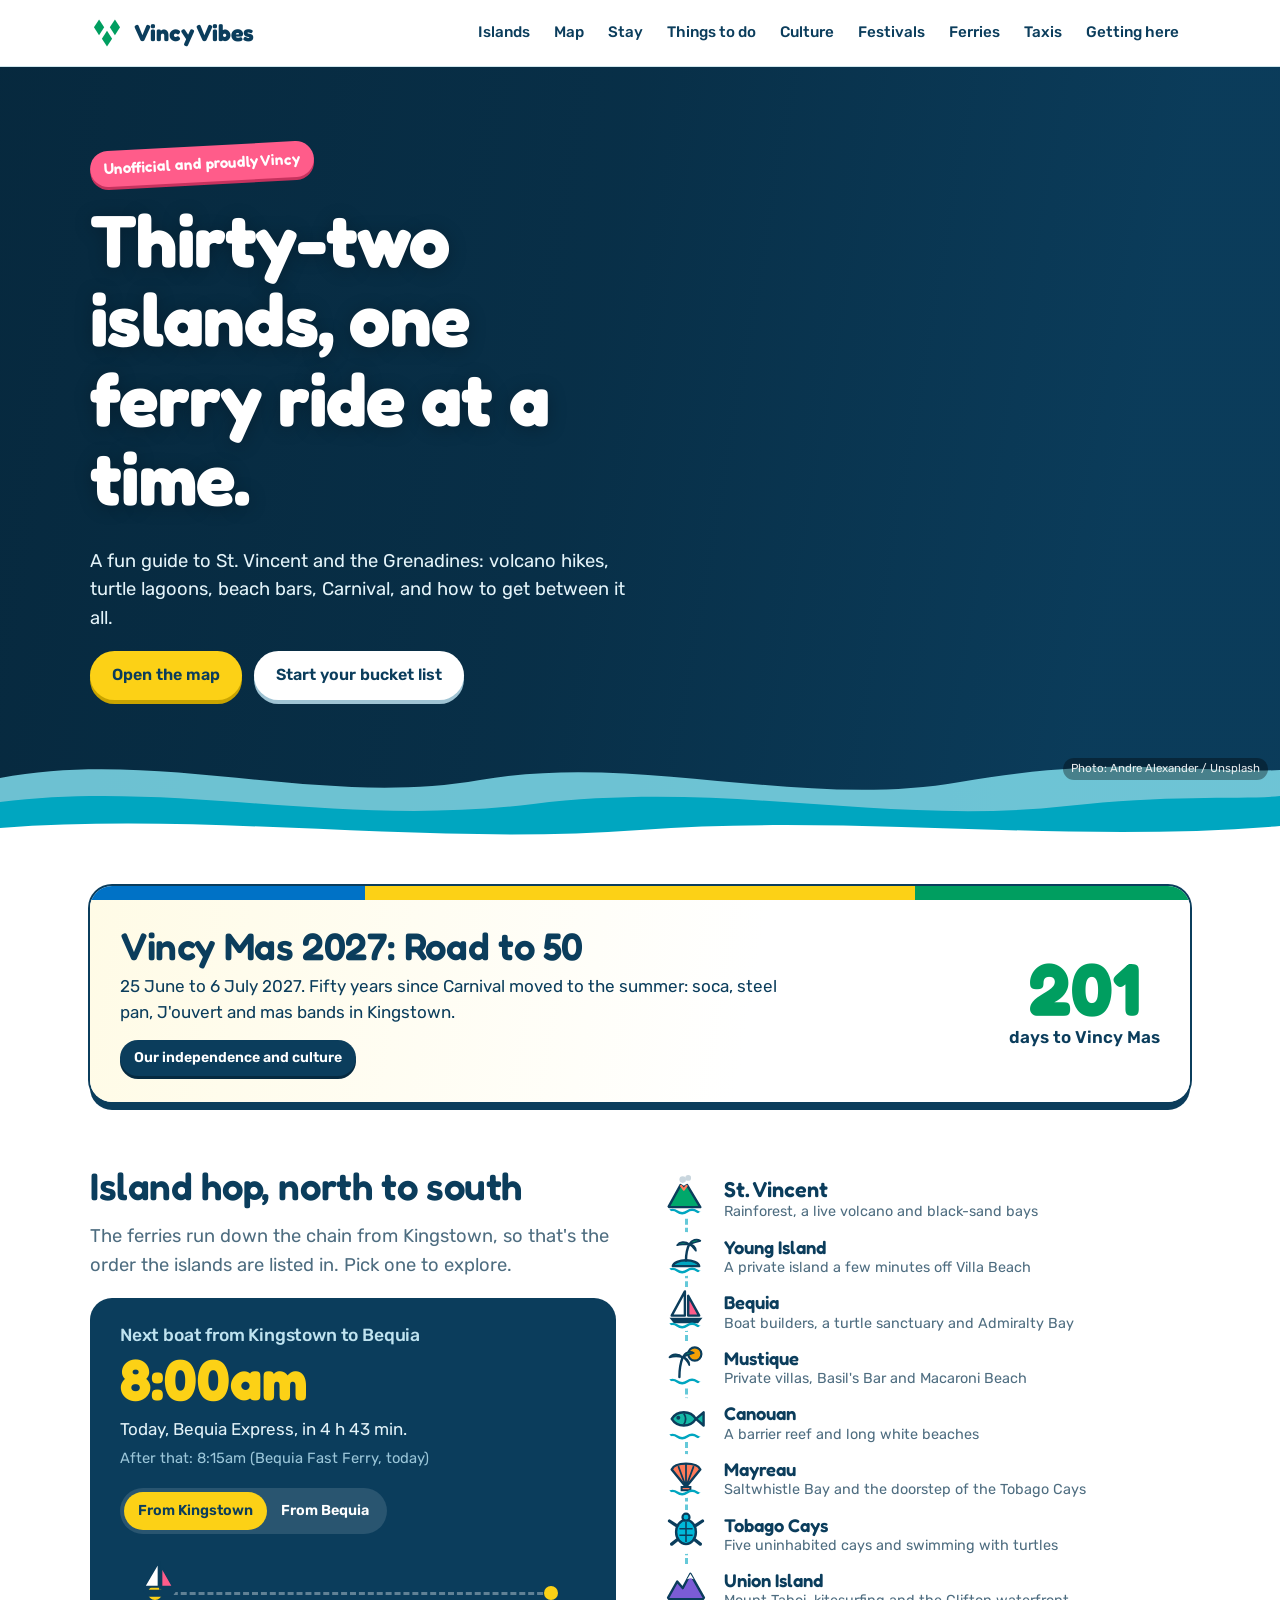
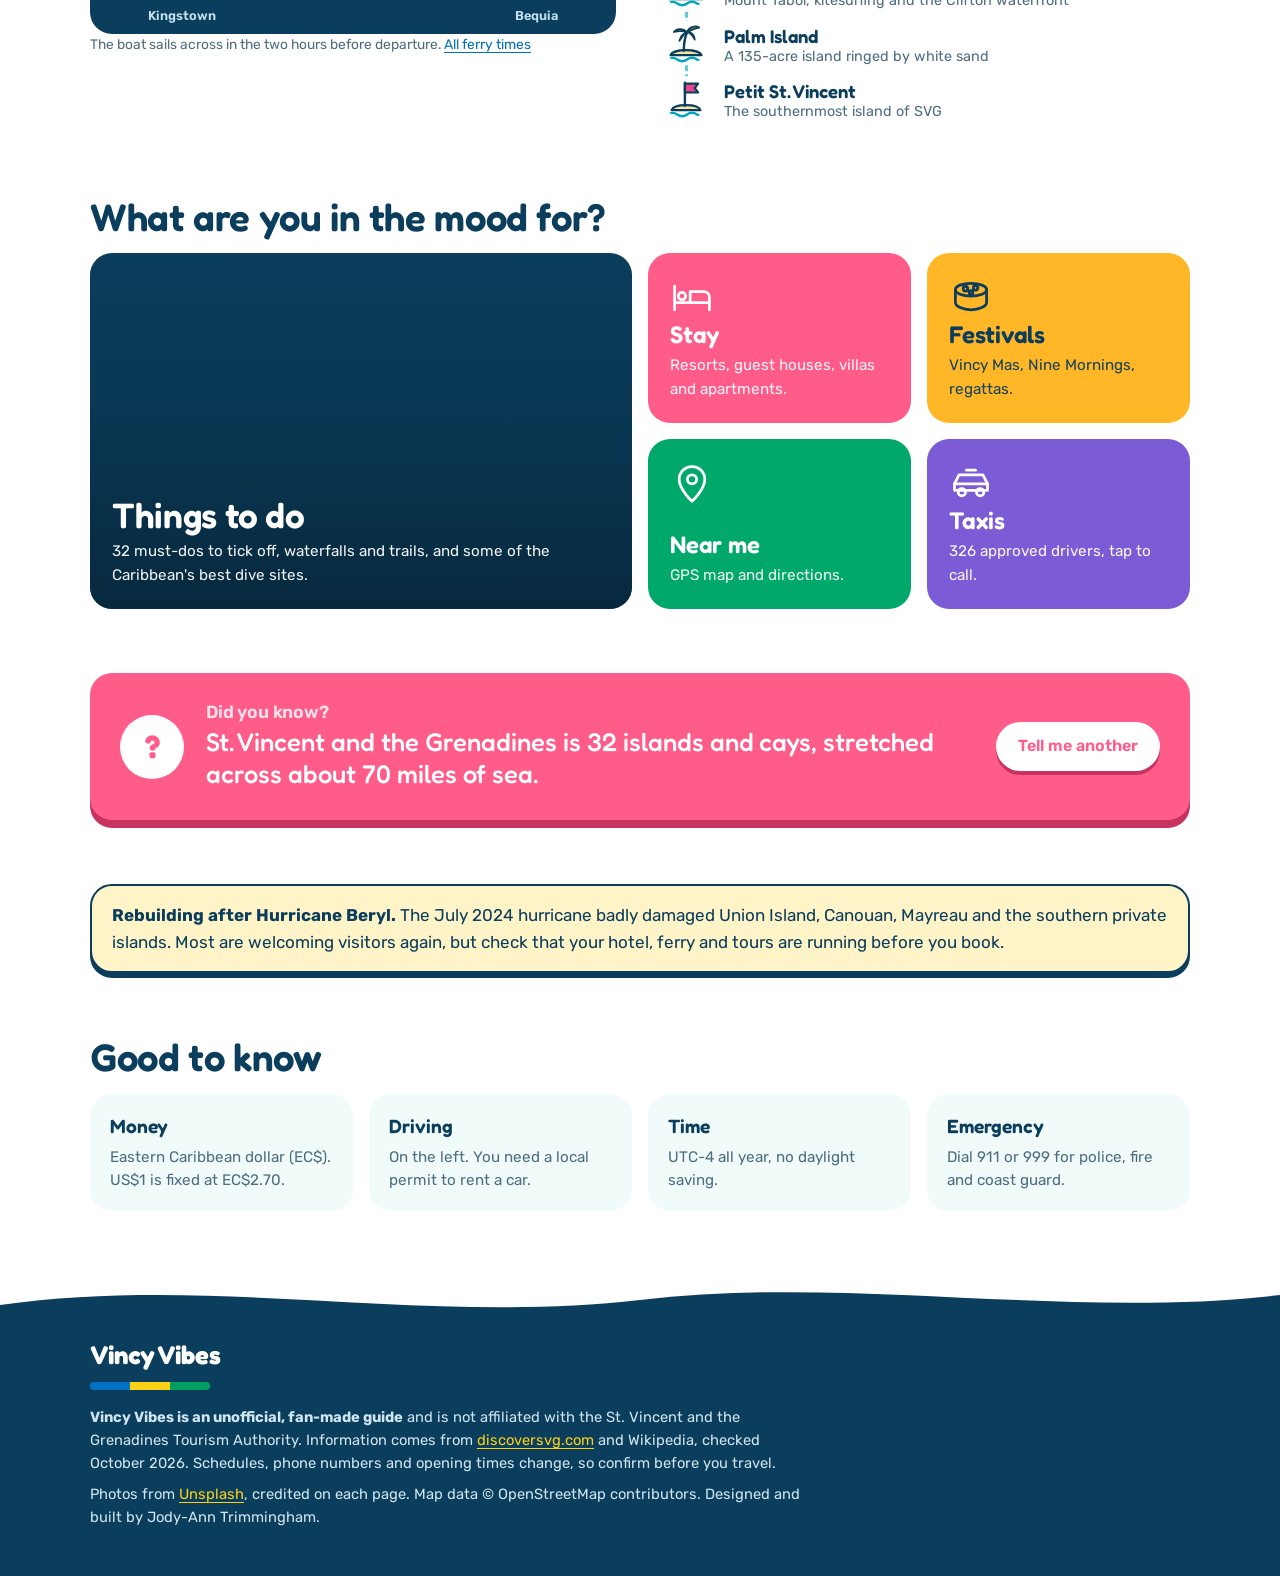
==== commit 3735dff2: "Photo headers, island bullets, independence and culture, Vincy Mas 2027" ====
--- a/index.html
+++ b/index.html
@@ -16,67 +16,78 @@
   <div class="wrap topbar-inner">
     <a class="brand" href="index.html"><svg viewBox="0 0 30 30" aria-hidden="true"><path fill="#009E60" d="M8 3l4.5 7L8 17l-4.5-7z"/><path fill="#009E60" d="M22 3l4.5 7L22 17l-4.5-7z"/><path fill="#009E60" d="M15 13l4.5 7L15 27l-4.5-7z"/></svg>Vincy Vibes</a>
     <button type="button" class="menu-btn" aria-expanded="false" aria-controls="main-nav">Menu</button>
-    <nav class="nav" id="main-nav" aria-label="Main"><a href="islands.html">Islands</a><a href="map.html">Map</a><a href="stay.html">Stay</a><a href="things-to-do.html">Things to do</a><a href="festivals.html">Festivals</a><a href="ferries.html">Ferries</a><a href="taxis.html">Taxis</a><a href="getting-here.html">Getting here</a></nav>
+    <nav class="nav" id="main-nav" aria-label="Main"><a href="islands.html">Islands</a><a href="map.html">Map</a><a href="stay.html">Stay</a><a href="things-to-do.html">Things to do</a><a href="culture.html">Culture</a><a href="festivals.html">Festivals</a><a href="ferries.html">Ferries</a><a href="taxis.html">Taxis</a><a href="getting-here.html">Getting here</a></nav>
   </div>
 </header>
 <main>
 
-<div class="hero-band">
-  <div class="sun" aria-hidden="true"></div>
-  <div class="wrap hero">
-    <div>
-      <span class="sticker">Unofficial and proudly Vincy</span>
-      <h1 id="hero-title">Thirty-two islands, one ferry ride at a time.</h1>
-      <p class="lede">A fun guide to St. Vincent and the Grenadines: volcano hikes, turtle lagoons, beach bars, festivals, and how to get between it all.</p>
-      <div class="hero-actions">
-        <a class="btn btn-gold" href="map.html">Open the map</a>
-        <a class="btn btn-quiet" href="things-to-do.html">Start your bucket list</a>
-      </div>
-    </div>
-    <div class="chain-card">
-      <h2>Island hop, north to south</h2>
-      <ol class="chain" id="chain" aria-label="Islands from north to south"></ol>
+<div class="photo-hero" style="--photo:url('https://images.unsplash.com/photo-1635392509670-9b5a8baccbe8?auto=format&fit=crop&w=1800&q=70')">
+  <a class="photo-credit" href="https://unsplash.com/photos/7uNKhDy12_k" target="_blank" rel="noopener">Photo: Andre Alexander / Unsplash</a>
+  <div class="wrap photo-hero-inner">
+    <span class="sticker">Unofficial and proudly Vincy</span>
+    <h1 id="hero-title">Thirty-two islands, one ferry ride at a time.</h1>
+    <p class="lede">A fun guide to St. Vincent and the Grenadines: volcano hikes, turtle lagoons, beach bars, Carnival, and how to get between it all.</p>
+    <div class="hero-actions">
+      <a class="btn btn-gold" href="map.html">Open the map</a>
+      <a class="btn btn-white" href="things-to-do.html">Start your bucket list</a>
     </div>
   </div>
   <div class="sea-scene" aria-hidden="true">
     <div class="boat"><svg viewBox="0 0 64 64" aria-hidden="true"><path d="M30 6v34h-20z" fill="#FFFFFF" stroke="#0B3D5C" stroke-width="2.5" stroke-linejoin="round"/><path d="M34 12v28h16z" fill="#FF5C8A" stroke="#0B3D5C" stroke-width="2.5" stroke-linejoin="round"/><path d="M8 44h48l-7 10H15z" fill="#0B3D5C"/><path d="M32 4v40" stroke="#0B3D5C" stroke-width="2.5"/></svg></div>
     <svg class="waves" viewBox="0 0 1440 120" preserveAspectRatio="none">
-      <path fill="#7FDCEB" d="M0,48 C180,18 360,78 540,50 C720,22 900,80 1080,52 C1260,24 1350,44 1440,40 L1440,120 L0,120 Z"/>
+      <path fill="#7FDCEB" fill-opacity=".85" d="M0,48 C180,18 360,78 540,50 C720,22 900,80 1080,52 C1260,24 1350,44 1440,40 L1440,120 L0,120 Z"/>
       <path fill="#00A6C0" d="M0,72 C200,50 380,98 600,74 C820,50 1000,96 1200,76 C1320,64 1400,70 1440,66 L1440,120 L0,120 Z"/>
-      <path fill="#0B3D5C" d="M0,98 C240,82 480,116 720,100 C960,84 1200,114 1440,96 L1440,120 L0,120 Z"/>
+      <path fill="#FFFFFF" d="M0,98 C240,82 480,116 720,100 C960,84 1200,114 1440,96 L1440,120 L0,120 Z"/>
     </svg>
   </div>
 </div>
 
 <div class="wrap">
-  <section aria-labelledby="ferry-title" class="ferry-section">
-    <div class="ferry-card" id="next-ferry">
-      <div class="ferry-top">
-        <div>
-          <h2 id="ferry-title">Next boat from <span id="nf-from">Kingstown</span> to <span id="nf-to">Bequia</span></h2>
-          <div class="when" id="nf-when">…</div>
-          <p class="detail" id="nf-detail"></p>
-          <p class="after" id="nf-after"></p>
+  <section class="celebrate" id="celebrate" aria-labelledby="celebrate-title">
+    <div class="flag-stripe" aria-hidden="true"><span class="s-blue"></span><span class="s-gold"></span><span class="s-green"></span></div>
+    <div class="celebrate-body">
+      <div>
+        <h2 id="celebrate-title">Proudly Vincentian</h2>
+        <p id="celebrate-text"></p>
+        <a class="btn btn-small" href="culture.html">Our independence and culture</a>
+      </div>
+      <div class="celebrate-count" id="celebrate-count"></div>
+    </div>
+  </section>
+
+  <section class="hop" aria-labelledby="hop-title">
+    <div>
+      <h2 id="hop-title">Island hop, north to south</h2>
+      <p class="lede">The ferries run down the chain from Kingstown, so that's the order the islands are listed in. Pick one to explore.</p>
+      <div class="ferry-card" id="next-ferry">
+        <div class="ferry-top">
+          <div>
+            <h3 class="ferry-h" id="ferry-title">Next boat from <span id="nf-from">Kingstown</span> to <span id="nf-to">Bequia</span></h3>
+            <div class="when" id="nf-when">…</div>
+            <p class="detail" id="nf-detail"></p>
+            <p class="after" id="nf-after"></p>
+          </div>
+          <div class="dir-switch" role="group" aria-label="Direction">
+            <button type="button" data-from="Kingstown" aria-pressed="true">From Kingstown</button>
+            <button type="button" data-from="Bequia" aria-pressed="false">From Bequia</button>
+          </div>
         </div>
-        <div class="dir-switch" role="group" aria-label="Direction">
-          <button type="button" data-from="Kingstown" aria-pressed="true">From Kingstown</button>
-          <button type="button" data-from="Bequia" aria-pressed="false">From Bequia</button>
+        <div class="route-track" aria-hidden="true">
+          <div class="line"></div>
+          <span class="port from" id="nf-port-from">Kingstown</span>
+          <span class="port to" id="nf-port-to">Bequia</span>
+          <div class="ferry-boat" id="nf-boat"><svg viewBox="0 0 64 64" aria-hidden="true"><path d="M30 6v34h-20z" fill="#FFFFFF" stroke="#0B3D5C" stroke-width="2.5" stroke-linejoin="round"/><path d="M34 12v28h16z" fill="#FF5C8A" stroke="#0B3D5C" stroke-width="2.5" stroke-linejoin="round"/><path d="M8 44h48l-7 10H15z" fill="#0B3D5C"/><path d="M32 4v40" stroke="#0B3D5C" stroke-width="2.5"/></svg></div>
         </div>
       </div>
-      <div class="route-track" aria-hidden="true">
-        <div class="line"></div>
-        <span class="port from" id="nf-port-from">Kingstown</span>
-        <span class="port to" id="nf-port-to">Bequia</span>
-        <div class="ferry-boat" id="nf-boat"><svg viewBox="0 0 64 64" aria-hidden="true"><path d="M30 6v34h-20z" fill="#FFFFFF" stroke="#0B3D5C" stroke-width="2.5" stroke-linejoin="round"/><path d="M34 12v28h16z" fill="#FF5C8A" stroke="#0B3D5C" stroke-width="2.5" stroke-linejoin="round"/><path d="M8 44h48l-7 10H15z" fill="#0B3D5C"/><path d="M32 4v40" stroke="#0B3D5C" stroke-width="2.5"/></svg></div>
-      </div>
+      <p class="footnote">The boat sails across in the two hours before departure. <a href="ferries.html">All ferry times</a></p>
     </div>
-    <p class="footnote">The boat sails across as departure gets closer (within two hours). Times in St. Vincent time from the published timetables. <a href="ferries.html">All ferry times</a></p>
+    <ol class="chain" id="chain" aria-label="Islands from north to south"></ol>
   </section>
 
   <section aria-labelledby="explore-title">
     <h2 id="explore-title">What are you in the mood for?</h2>
     <div class="tiles">
-      <a class="tile big t-sea" href="things-to-do.html"><svg viewBox="0 0 48 48" fill="none" stroke="currentColor" stroke-width="3" stroke-linecap="round" stroke-linejoin="round" aria-hidden="true"><path d="M24 44c0-12 1-20 4-27"/><path d="M28 17c-5-6-13-6-18-2 6 0 11 1 18 2zM28 17c3-7 11-9 16-6-6 1-11 3-16 6zM28 17c-7 0-12 4-14 10 5-4 9-7 14-10zM28 17c6 1 10 6 11 12-4-5-7-8-11-12z"/><path d="M8 44h32"/></svg><div><h3>Things to do</h3><p>32 must-dos to tick off, waterfalls and trails, and some of the Caribbean's best dive sites.</p></div></a>
+      <a class="tile big photo-tile" href="things-to-do.html" style="--photo:url('https://images.unsplash.com/photo-1653730442000-c1514b290be3?auto=format&fit=crop&w=1800&q=70')"><div><h3>Things to do</h3><p>32 must-dos to tick off, waterfalls and trails, and some of the Caribbean's best dive sites.</p></div></a>
       <a class="tile t-pink" href="stay.html"><svg viewBox="0 0 48 48" fill="none" stroke="currentColor" stroke-width="3" stroke-linecap="round" stroke-linejoin="round" aria-hidden="true"><path d="M5 38V12M5 30h38v8M43 30v-6a6 6 0 0 0-6-6H22v12"/><circle cx="13" cy="23" r="4"/></svg><div><h3>Stay</h3><p>Resorts, guest houses, villas and apartments.</p></div></a>
       <a class="tile t-mango" href="festivals.html"><svg viewBox="0 0 48 48" fill="none" stroke="currentColor" stroke-width="3" stroke-linecap="round" stroke-linejoin="round" aria-hidden="true"><ellipse cx="24" cy="16" rx="17" ry="7"/><path d="M7 16v14c0 4 8 8 17 8s17-4 17-8V16"/><circle cx="18" cy="15" r="2.5"/><circle cx="29" cy="14" r="2.5"/><circle cx="24" cy="19" r="2"/></svg><div><h3>Festivals</h3><p>Vincy Mas, Nine Mornings, regattas.</p></div></a>
       <a class="tile t-leaf" href="map.html"><svg viewBox="0 0 48 48" fill="none" stroke="currentColor" stroke-width="3" stroke-linecap="round" stroke-linejoin="round" aria-hidden="true"><path d="M24 44s14-13 14-24a14 14 0 0 0-28 0c0 11 14 24 14 24z"/><circle cx="24" cy="20" r="5"/></svg><div><h3>Near me</h3><p>GPS map and directions.</p></div></a>
@@ -117,10 +128,11 @@
     <span class="brand-foot">Vincy Vibes</span>
     <div class="stripe" aria-hidden="true"><span class="s-blue"></span><span class="s-gold"></span><span class="s-green"></span></div>
     <p><strong>Vincy Vibes is an unofficial, fan-made guide</strong> and is not affiliated with the St. Vincent and the Grenadines Tourism Authority. Information comes from <a href="https://discoversvg.com/">discoversvg.com</a> and Wikipedia, checked October 2026. Schedules, phone numbers and opening times change, so confirm before you travel.</p>
-    <p>Map data &copy; OpenStreetMap contributors. Designed and built by Jody-Ann Trimmingham.</p>
+    <p>Photos from <a href="https://unsplash.com/">Unsplash</a>, credited on each page. Map data &copy; OpenStreetMap contributors. Designed and built by Jody-Ann Trimmingham.</p>
   </div>
 </footer>
 <script src="js/data/islands.js"></script>
+<script src="js/data/photos.js"></script>
 <script src="js/site.js"></script>
 <script src="js/data/ferries.js"></script>
 <script src="js/home.js"></script>
--- a/css/style.css
+++ b/css/style.css
@@ -89,19 +89,17 @@
 @keyframes sail { from { left: -80px; } to { left: calc(100% + 20px); } }
 @keyframes bob { 0%, 100% { transform: translateY(0) rotate(-2deg); } 50% { transform: translateY(5px) rotate(2deg); } }
 
-/* The island chain */
-.chain-card { background: var(--white); border-radius: var(--r-l); padding: 20px 22px 14px; box-shadow: 0 10px 0 rgba(11,61,92,.08), 0 0 0 2px var(--sea); position: relative; }
-.chain-card h2 { font-size: 1.25rem; margin-bottom: 10px; }
-.chain { list-style: none; margin: 0; padding: 0; position: relative; }
-.chain::before { content: ""; position: absolute; left: 12px; top: 16px; bottom: 16px; border-left: 3px dashed var(--lagoon); }
-.chain li { position: relative; padding-left: 40px; }
-.chain a { display: block; padding: 5px 10px; margin-left: -10px; border-radius: var(--r-s); text-decoration: none; color: var(--sea); }
+/* The island chain: Phase 1 list with island-themed bullets */
+.chain { list-style: none; margin: 0; padding: 4px 0; position: relative; }
+.chain::before { content: ""; position: absolute; left: 21px; top: 26px; bottom: 26px; border-left: 3px dashed var(--lagoon); opacity: .6; }
+.chain li { position: relative; padding-left: 60px; min-height: 52px; }
+.chain a { display: block; padding: 7px 10px; margin-left: -10px; border-radius: var(--r-s); text-decoration: none; color: var(--sea); }
 .chain a:hover { background: var(--foam); }
-.chain .stop-name { font-family: var(--display); font-weight: 600; font-size: 1.08rem; display: block; line-height: 1.2; }
-.chain .stop-tag { color: var(--muted); font-size: .85rem; display: block; line-height: 1.35; }
-.chain .dot { position: absolute; left: 3px; top: 10px; width: 21px; height: 21px; border-radius: 50%; border: 3px solid var(--white); box-shadow: 0 0 0 2px var(--sea); background: var(--accent); }
-.chain li.main .dot { width: 27px; height: 27px; left: 0; top: 8px; }
-.chain li.main .stop-name { font-size: 1.3rem; }
+.chain .stop-name { font-family: var(--display); font-weight: 600; font-size: 1.15rem; display: block; line-height: 1.2; }
+.chain .stop-tag { color: var(--muted); font-size: .9rem; display: block; line-height: 1.35; }
+.chain .isl-icon { position: absolute; left: 0; top: 3px; width: 44px; height: 44px; background: var(--white); border-radius: 50%; }
+.chain li:hover .isl-icon { transform: rotate(-8deg) scale(1.08); transition: transform .2s; }
+.chain li.main .stop-name { font-size: 1.35rem; }
 
 /* ---------- Next ferry with sailing boat ---------- */
 .ferry-card { background: var(--sea); color: var(--white); border-radius: var(--r-l); padding: 28px 30px 24px; position: relative; overflow: hidden; }
@@ -383,3 +381,74 @@
 .footer { margin-top: 0; }
 .wave-wrap { color: var(--accent); }
 .page-band { background: var(--accent); }
+
+/* ---------- Photos ---------- */
+.photo-credit { position: absolute; right: 12px; bottom: 10px; z-index: 3; font-size: .72rem; color: rgba(255,255,255,.9) !important; background: rgba(0,0,0,.35); padding: 2px 8px; border-radius: 999px; text-decoration: none; }
+.photo-credit:hover { background: rgba(0,0,0,.55); }
+.photo-hero { position: relative; background: var(--sea) var(--photo) center / cover no-repeat; color: var(--white); overflow: hidden; }
+.photo-hero::before { content: ""; position: absolute; inset: 0; background: linear-gradient(100deg, rgba(6,38,58,.88) 0%, rgba(6,38,58,.6) 45%, rgba(6,38,58,.05) 85%); }
+.photo-hero-inner { position: relative; z-index: 2; padding-top: 80px; padding-bottom: 30px; }
+.photo-hero h1 { color: var(--white); max-width: 12ch; text-shadow: 0 2px 18px rgba(0,0,0,.25); }
+.photo-hero .lede { color: #E4F4FA; max-width: 46ch; }
+.photo-hero .sea-scene { z-index: 2; margin-top: 0; }
+.photo-hero .photo-credit { bottom: 70px; }
+.btn-white { background: var(--white); color: var(--sea); box-shadow: 0 4px 0 #9FC3D3; }
+.btn-white:hover { background: var(--foam); color: var(--sea); }
+.page-band.has-photo { position: relative; background: var(--accent) var(--photo) center / cover no-repeat; }
+.page-band.has-photo::before { content: ""; position: absolute; inset: 0; background: linear-gradient(100deg, var(--accent) 0%, color-mix(in srgb, var(--accent) 78%, transparent) 45%, color-mix(in srgb, var(--accent) 10%, transparent) 100%); }
+.page-band.has-photo .page-head { position: relative; z-index: 2; padding-top: 70px; padding-bottom: 40px; }
+.page-band.has-photo .lede { max-width: 48ch; }
+.band-art { position: absolute; right: 6%; bottom: 4px; width: 240px; height: 240px; opacity: .95; z-index: 1; }
+.band-art .isl-icon { width: 100%; height: 100%; background: transparent; }
+.page-band { position: relative; overflow: hidden; }
+.photo-tile { background: var(--sea) var(--photo) center / cover no-repeat; position: relative; justify-content: flex-end; min-height: 300px; }
+.photo-tile::before { content: ""; position: absolute; inset: 0; background: linear-gradient(0deg, rgba(6,38,58,.88) 0%, rgba(6,38,58,.2) 60%, rgba(6,38,58,0) 100%); }
+.photo-tile > div { position: relative; }
+
+/* ---------- Home: celebrate banner + island hop ---------- */
+.celebrate { border-radius: var(--r-l); overflow: hidden; box-shadow: 0 0 0 2px var(--sea), 0 8px 0 var(--sea); background: var(--white); margin-top: 36px; }
+.flag-stripe { display: flex; height: 14px; }
+.flag-stripe span { flex: 1; }
+.flag-stripe .s-gold { flex: 2; }
+.celebrate-body { display: flex; justify-content: space-between; align-items: center; gap: 24px; padding: 26px 30px; flex-wrap: wrap; background: linear-gradient(100deg, #FFFBE6 0%, #FFFFFF 60%); }
+.celebrate h2 { margin-bottom: 6px; }
+.celebrate p { margin-bottom: 14px; max-width: 60ch; }
+.celebrate-count { text-align: center; }
+.big-num { display: block; font-family: var(--display); font-weight: 700; font-size: clamp(3rem, 8vw, 4.6rem); line-height: 1; color: #009E60; }
+.celebrate-count .lbl, .indep-count .lbl { display: block; font-weight: 600; color: var(--sea); }
+.hop { display: grid; grid-template-columns: minmax(0, 1fr) minmax(0, 1fr); gap: 48px; align-items: start; }
+.ferry-h { font-family: var(--body); font-size: 1.1rem; font-weight: 500; color: #BFE3F0; margin: 0 0 6px; }
+
+/* ---------- Culture page ---------- */
+.indep { display: grid; grid-template-columns: 300px minmax(0, 1fr); gap: 36px; align-items: center; }
+.flag { width: 100%; height: auto; border-radius: 8px; box-shadow: 0 0 0 2px var(--sea), 0 8px 0 var(--sea); transform: rotate(-2deg); }
+.indep-count { margin-top: 10px; display: inline-flex; align-items: baseline; gap: 12px; background: var(--foam); padding: 12px 20px; border-radius: var(--r-l); }
+.indep-count .big-num { font-size: 3rem; }
+.symbols { list-style: none; padding: 0; margin: 0; display: grid; grid-template-columns: repeat(3, minmax(0, 1fr)); gap: 16px; }
+.symbols li { background: var(--white); border-radius: var(--r-l); padding: 20px; box-shadow: 0 0 0 2px var(--sea), 0 5px 0 var(--sea); border-top: 10px solid var(--accent); }
+.symbols strong { display: block; font-family: var(--display); font-weight: 600; font-size: 1.25rem; margin-bottom: 6px; }
+.symbols span { color: var(--muted); font-size: .95rem; }
+.mas { background: linear-gradient(120deg, #3B1E8C 0%, #7B2FBF 45%, #E8478B 100%); color: var(--white); border-radius: var(--r-l); padding: 36px; box-shadow: 0 8px 0 #2A1466; }
+.mas h2 { font-size: clamp(2.2rem, 5vw, 3.4rem); margin: 6px 0 4px; }
+.mas .mas-dates { font-family: var(--display); font-weight: 600; font-size: 1.4rem; color: var(--gold); margin-bottom: 12px; }
+.mas p { max-width: 62ch; }
+.mas .mas-count { font-weight: 600; color: #FFE1EA; margin: 0; }
+.mas .sticker { background: var(--gold); color: #3B1E8C; box-shadow: 0 3px 0 #C9A400; }
+.timeline { list-style: none; padding: 0 0 0 22px; margin: 0; border-left: 4px solid var(--gold); }
+.timeline li { position: relative; padding: 0 0 18px 22px; }
+.timeline li::before { content: ""; position: absolute; left: -33px; top: 4px; width: 18px; height: 18px; background: #009E60; transform: rotate(45deg); border-radius: 3px; box-shadow: 0 0 0 3px var(--white); }
+.timeline b { display: block; font-family: var(--display); font-weight: 600; font-size: 1.15rem; }
+
+@media (max-width: 960px) {
+  .hop, .indep { grid-template-columns: 1fr; gap: 28px; }
+  .indep-flag { max-width: 280px; }
+  .symbols { grid-template-columns: repeat(2, minmax(0, 1fr)); }
+  .band-art { width: 150px; height: 150px; right: 4%; opacity: .5; }
+}
+@media (max-width: 600px) {
+  .photo-hero-inner { padding-top: 48px; }
+  .symbols { grid-template-columns: 1fr; }
+  .mas { padding: 26px; }
+  .celebrate-body { padding: 22px; }
+}
+.say-it[hidden] { display: none; }
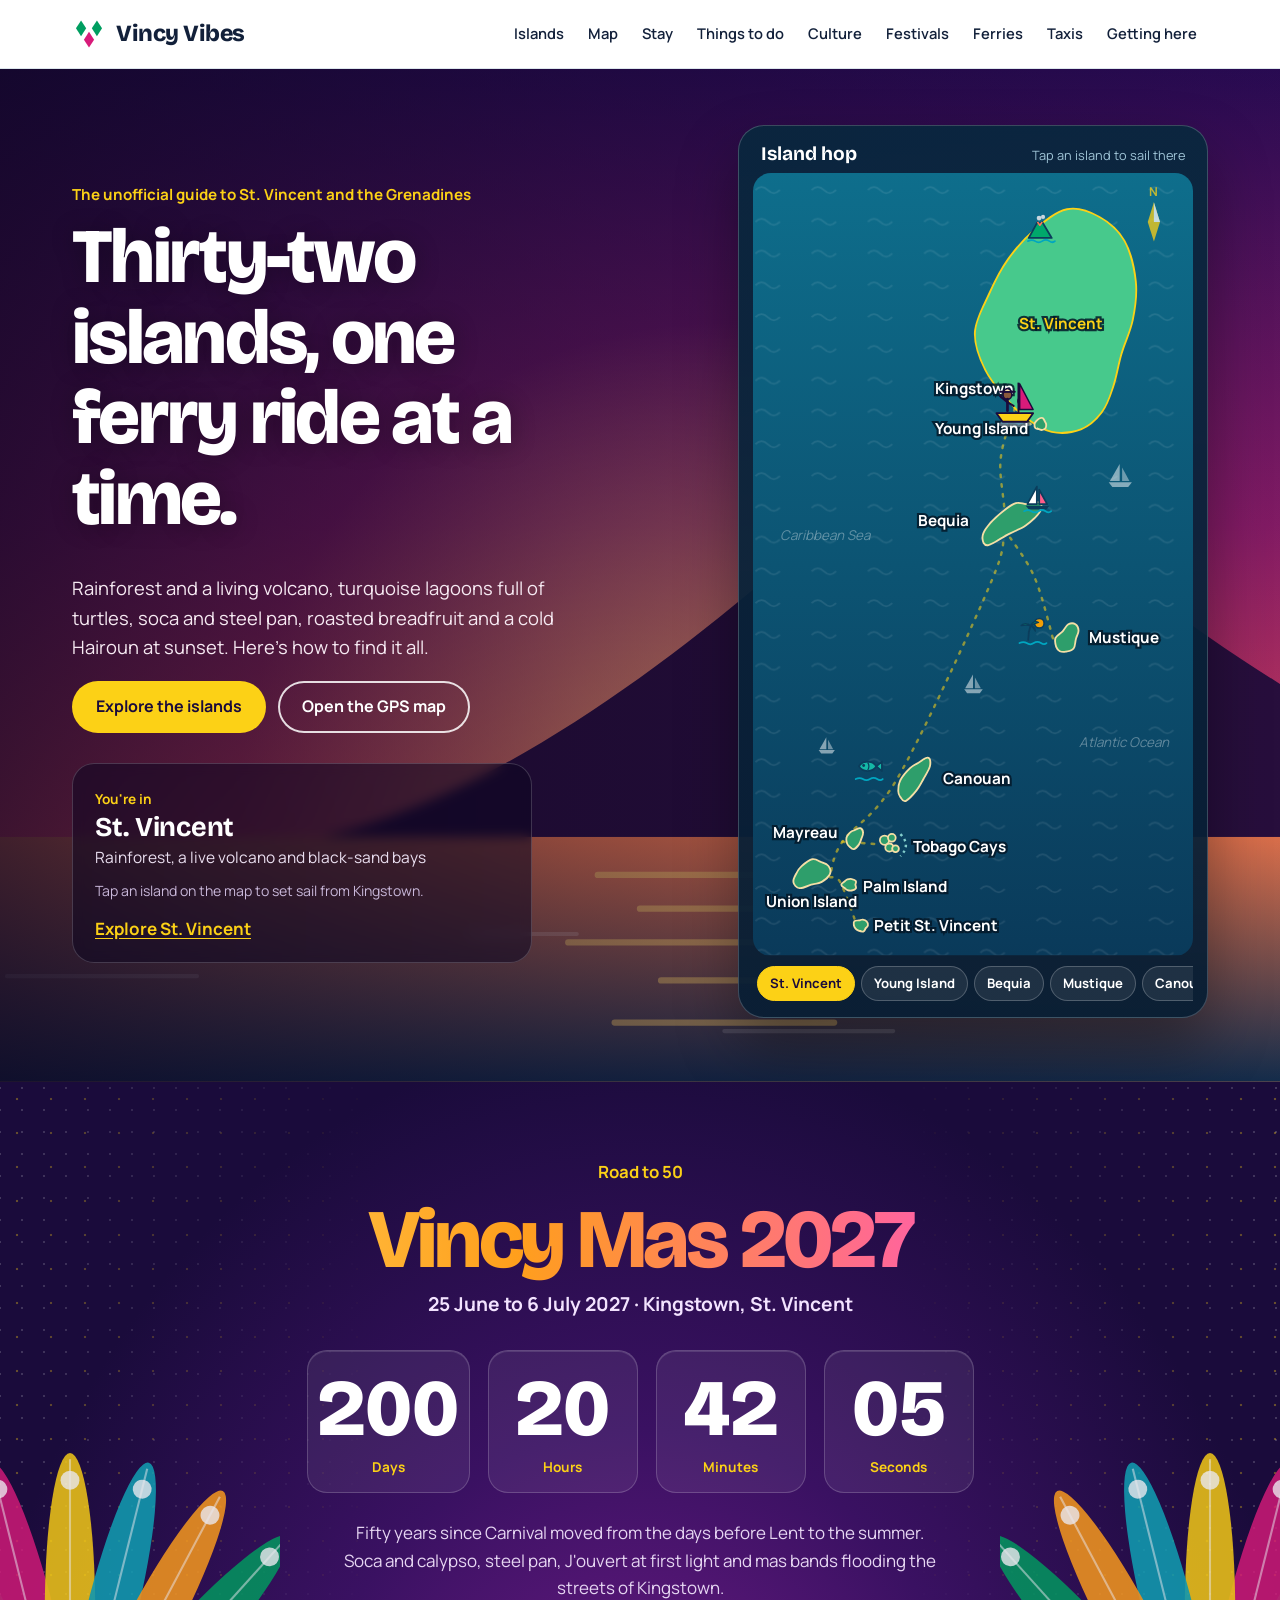
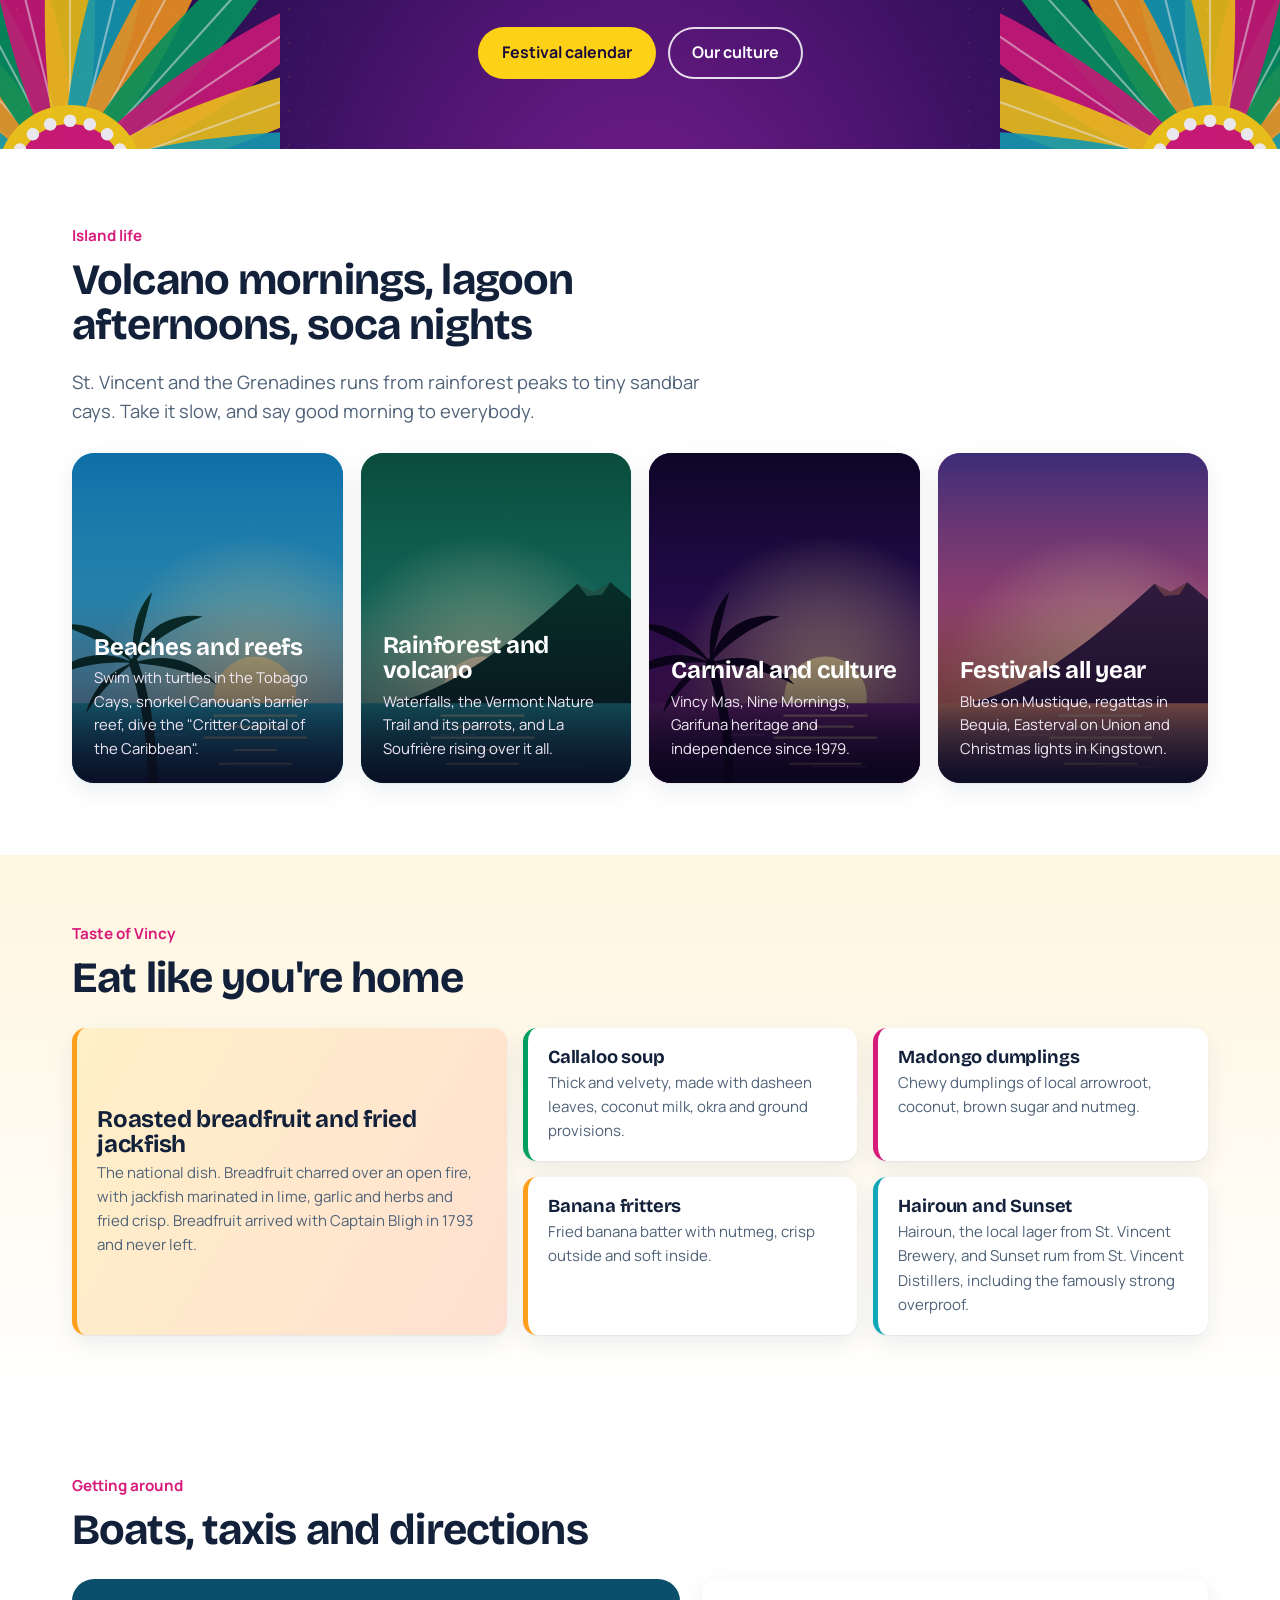
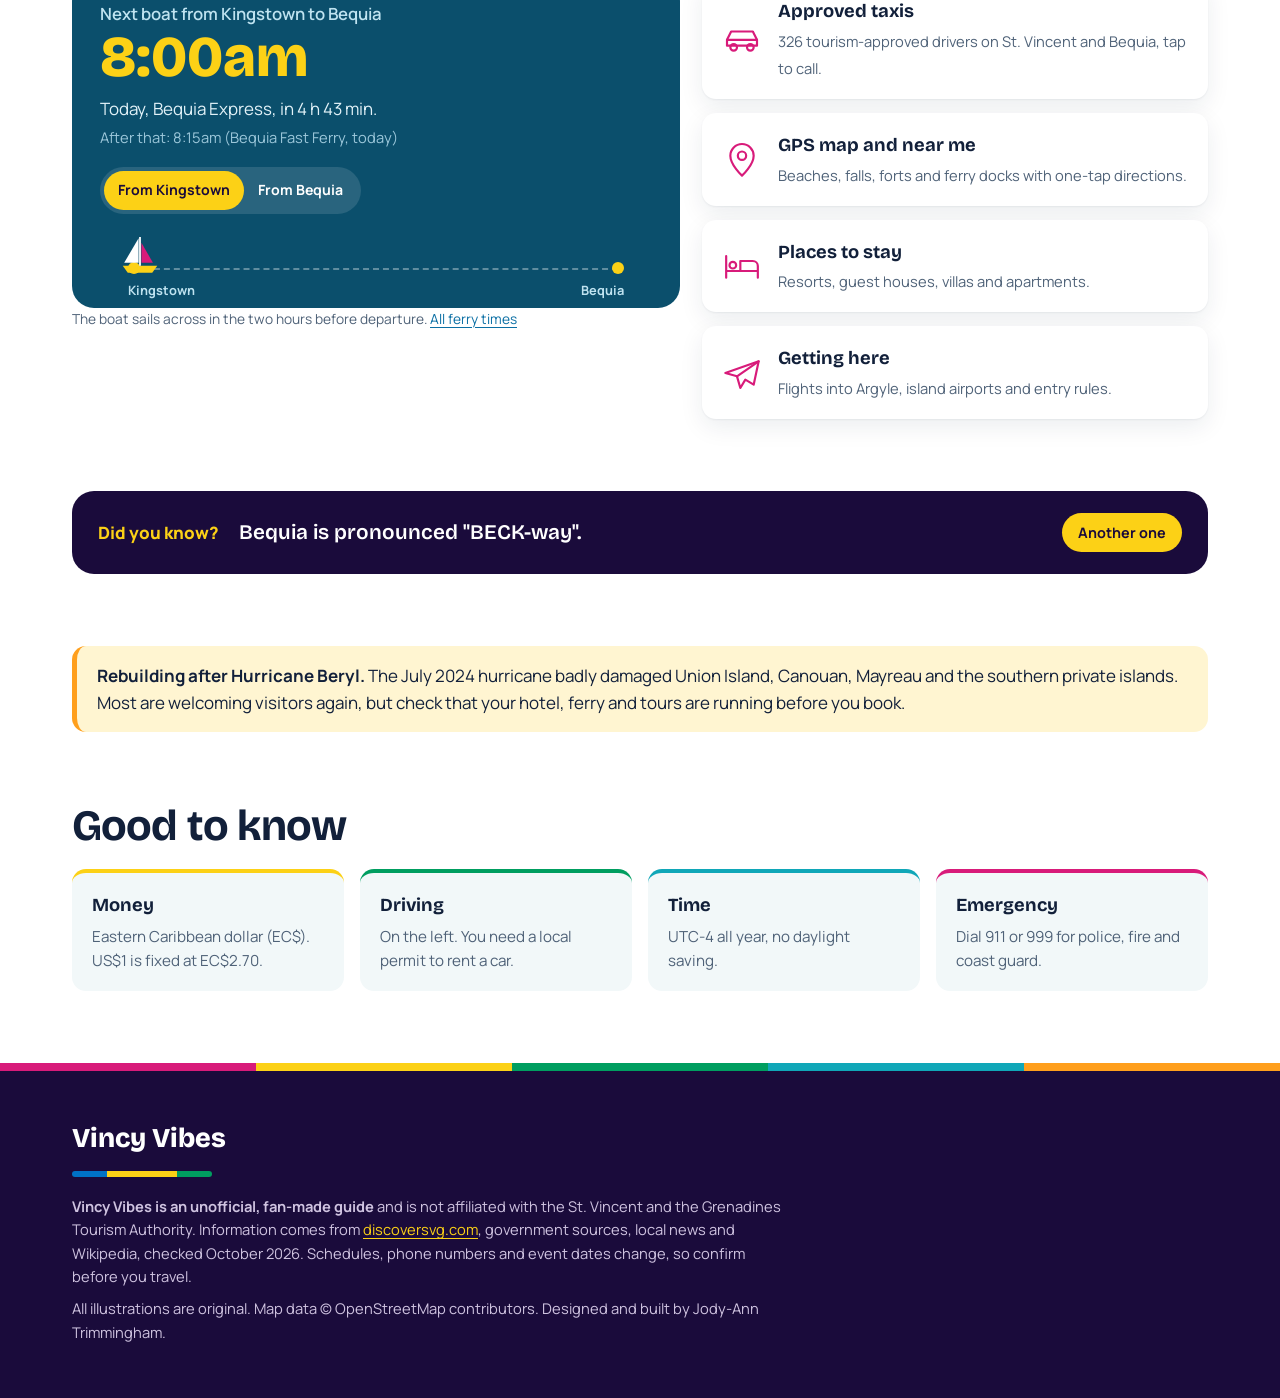
==== commit b74a61a1: "Redesign: animated island-hopping map, Vincy Mas countdown, Vincentian theme, verified events" ====
--- a/index.html
+++ b/index.html
@@ -3,106 +3,238 @@
 <head>
   <meta charset="utf-8">
   <meta name="viewport" content="width=device-width, initial-scale=1">
-  <title>Vincy Vibes: a fun guide to St. Vincent and the Grenadines</title>
-  <meta name="description" content="Unofficial guide to St. Vincent and the Grenadines: islands, GPS map, places to stay, things to do, festivals, ferries and taxis.">
+  <title>Vincy Vibes: the unofficial guide to St. Vincent and the Grenadines</title>
+  <meta name="description" content="Island hop across St. Vincent and the Grenadines: interactive map, Vincy Mas 2027 countdown, food, festivals, places to stay, ferries and taxis.">
+  <meta name="theme-color" content="#1A0B3B">
   <link rel="icon" href="img/favicon.svg" type="image/svg+xml">
   <link rel="preconnect" href="https://fonts.googleapis.com">
   <link rel="preconnect" href="https://fonts.gstatic.com" crossorigin>
-  <link rel="stylesheet" href="https://fonts.googleapis.com/css2?family=Fredoka:wght@500;600;700&family=Rubik:wght@400;500;600;700&display=swap">
+  <link rel="stylesheet" href="https://fonts.googleapis.com/css2?family=Bricolage+Grotesque:opsz,wght@12..96,600;12..96,700;12..96,800&family=Manrope:wght@400;500;600;700;800&display=swap">
   <link rel="stylesheet" href="css/style.css">
 </head>
 <body>
 <header class="topbar">
   <div class="wrap topbar-inner">
-    <a class="brand" href="index.html"><svg viewBox="0 0 30 30" aria-hidden="true"><path fill="#009E60" d="M8 3l4.5 7L8 17l-4.5-7z"/><path fill="#009E60" d="M22 3l4.5 7L22 17l-4.5-7z"/><path fill="#009E60" d="M15 13l4.5 7L15 27l-4.5-7z"/></svg>Vincy Vibes</a>
+    <a class="brand" href="index.html"><svg viewBox="0 0 30 30" aria-hidden="true"><path fill="#009E60" d="M8 3l4.5 7L8 17l-4.5-7z"/><path fill="#009E60" d="M22 3l4.5 7L22 17l-4.5-7z"/><path fill="#D81B7A" d="M15 13l4.5 7L15 27l-4.5-7z"/></svg>Vincy Vibes</a>
     <button type="button" class="menu-btn" aria-expanded="false" aria-controls="main-nav">Menu</button>
     <nav class="nav" id="main-nav" aria-label="Main"><a href="islands.html">Islands</a><a href="map.html">Map</a><a href="stay.html">Stay</a><a href="things-to-do.html">Things to do</a><a href="culture.html">Culture</a><a href="festivals.html">Festivals</a><a href="ferries.html">Ferries</a><a href="taxis.html">Taxis</a><a href="getting-here.html">Getting here</a></nav>
   </div>
 </header>
 <main>
 
-<div class="photo-hero" style="--photo:url('https://images.unsplash.com/photo-1635392509670-9b5a8baccbe8?auto=format&fit=crop&w=1800&q=70')">
-  <a class="photo-credit" href="https://unsplash.com/photos/7uNKhDy12_k" target="_blank" rel="noopener">Photo: Andre Alexander / Unsplash</a>
-  <div class="wrap photo-hero-inner">
-    <span class="sticker">Unofficial and proudly Vincy</span>
-    <h1 id="hero-title">Thirty-two islands, one ferry ride at a time.</h1>
-    <p class="lede">A fun guide to St. Vincent and the Grenadines: volcano hikes, turtle lagoons, beach bars, Carnival, and how to get between it all.</p>
-    <div class="hero-actions">
-      <a class="btn btn-gold" href="map.html">Open the map</a>
-      <a class="btn btn-white" href="things-to-do.html">Start your bucket list</a>
-    </div>
-  </div>
-  <div class="sea-scene" aria-hidden="true">
-    <div class="boat"><svg viewBox="0 0 64 64" aria-hidden="true"><path d="M30 6v34h-20z" fill="#FFFFFF" stroke="#0B3D5C" stroke-width="2.5" stroke-linejoin="round"/><path d="M34 12v28h16z" fill="#FF5C8A" stroke="#0B3D5C" stroke-width="2.5" stroke-linejoin="round"/><path d="M8 44h48l-7 10H15z" fill="#0B3D5C"/><path d="M32 4v40" stroke="#0B3D5C" stroke-width="2.5"/></svg></div>
-    <svg class="waves" viewBox="0 0 1440 120" preserveAspectRatio="none">
-      <path fill="#7FDCEB" fill-opacity=".85" d="M0,48 C180,18 360,78 540,50 C720,22 900,80 1080,52 C1260,24 1350,44 1440,40 L1440,120 L0,120 Z"/>
-      <path fill="#00A6C0" d="M0,72 C200,50 380,98 600,74 C820,50 1000,96 1200,76 C1320,64 1400,70 1440,66 L1440,120 L0,120 Z"/>
-      <path fill="#FFFFFF" d="M0,98 C240,82 480,116 720,100 C960,84 1200,114 1440,96 L1440,120 L0,120 Z"/>
-    </svg>
+<section class="hero sky-dusk" aria-labelledby="hero-title">
+  <svg class="scene" viewBox="0 0 1440 480" preserveAspectRatio="xMidYMax slice" aria-hidden="true" focusable="false">
+<defs>
+<linearGradient id="skyh" x1="0" y1="0" x2="0" y2="1"><stop offset="0" style="stop-color:var(--sky1)"/><stop offset=".45" style="stop-color:var(--sky2)"/><stop offset=".78" style="stop-color:var(--sky3)"/><stop offset="1" style="stop-color:var(--sky4)"/></linearGradient>
+<linearGradient id="seah" x1="0" y1="0" x2="0" y2="1"><stop offset="0" style="stop-color:var(--sea1)"/><stop offset="1" style="stop-color:var(--sea2)"/></linearGradient>
+<radialGradient id="glowh"><stop offset="0" style="stop-color:var(--sun);stop-opacity:.7"/><stop offset="1" style="stop-color:var(--sun);stop-opacity:0"/></radialGradient>
+</defs>
+<rect width="1440" height="480" fill="url(#skyh)"/>
+<circle cx="760" cy="350" r="230" fill="url(#glowh)"/>
+<circle cx="760" cy="356" r="60" style="fill:var(--sun)"/>
+<path d="M120 366 c40-18 80-22 120-8 c24-12 60-12 84 4 c30-10 58-8 80 4 Z" style="fill:var(--far)" opacity=".75"/>
+<path d="M1230 366 c18-12 42-16 64-6 c14-8 34-8 50 6 Z" style="fill:var(--far)" opacity=".75"/>
+<path d="M560 366 C 660 346 760 262 838 190 L 862 202 L 886 188 C 960 250 1060 334 1200 366 Z" style="fill:var(--land)"/><path d="M838 190 L 862 202 L 886 188 L 874 206 L 852 208 Z" style="fill:var(--sky3)" opacity=".35"/>
+<rect y="364" width="1440" height="116" fill="url(#seah)"/>
+<g style="stroke:var(--sun)" stroke-width="3" stroke-linecap="round" opacity=".55"><path d="M700 382h120M720 398h80M686 414h148M730 432h60M708 452h104"/></g>
+<g stroke="#FFFFFF" stroke-width="2" stroke-linecap="round" opacity=".18"><path d="M200 400h60M420 430h90M640 410h50M300 460h70M1240 420h60M760 456h80"/></g>
+<g transform="translate(70 486) scale(1.0 1.0)" style="fill:var(--palm);stroke:var(--palm)"><path d="M0 0 C 2 -60 -6 -120 -26 -178" fill="none" stroke-width="13" stroke-linecap="round"/><path d="M-26 -178 C -66 -198 -110 -190 -140 -158 C -100 -176 -62 -180 -26 -178 Z" stroke="none"/><path d="M-26 -178 C -56 -220 -92 -236 -126 -230 C -86 -216 -54 -198 -26 -178 Z" stroke="none"/><path d="M-26 -178 C -14 -226 26 -248 70 -242 C 30 -228 -2 -206 -26 -178 Z" stroke="none"/><path d="M-26 -178 C 20 -194 62 -180 90 -148 C 52 -168 12 -174 -26 -178 Z" stroke="none"/><path d="M-26 -178 C -30 -220 -22 -252 0 -276 C -10 -240 -16 -208 -26 -178 Z" stroke="none"/><path d="M-26 -178 C -60 -168 -84 -140 -92 -108 C -72 -138 -50 -160 -26 -178 Z" stroke="none"/></g><g transform="translate(1395 486) scale(-0.85 0.85)" style="fill:var(--palm);stroke:var(--palm)"><path d="M0 0 C 2 -60 -6 -120 -26 -178" fill="none" stroke-width="13" stroke-linecap="round"/><path d="M-26 -178 C -66 -198 -110 -190 -140 -158 C -100 -176 -62 -180 -26 -178 Z" stroke="none"/><path d="M-26 -178 C -56 -220 -92 -236 -126 -230 C -86 -216 -54 -198 -26 -178 Z" stroke="none"/><path d="M-26 -178 C -14 -226 26 -248 70 -242 C 30 -228 -2 -206 -26 -178 Z" stroke="none"/><path d="M-26 -178 C 20 -194 62 -180 90 -148 C 52 -168 12 -174 -26 -178 Z" stroke="none"/><path d="M-26 -178 C -30 -220 -22 -252 0 -276 C -10 -240 -16 -208 -26 -178 Z" stroke="none"/><path d="M-26 -178 C -60 -168 -84 -140 -92 -108 C -72 -138 -50 -160 -26 -178 Z" stroke="none"/></g>
+</svg>
+  <div class="wrap hero-grid">
+    <div>
+      <span class="kicker">The unofficial guide to St. Vincent and the Grenadines</span>
+      <h1 id="hero-title">Thirty-two islands, one ferry ride at a time.</h1>
+      <p class="lede">Rainforest and a living volcano, turquoise lagoons full of turtles, soca and steel pan, roasted breadfruit and a cold Hairoun at sunset. Here's how to find it all.</p>
+      <div class="hero-actions">
+        <a class="btn btn-gold" href="islands.html">Explore the islands</a>
+        <a class="btn btn-white" href="map.html">Open the GPS map</a>
+      </div>
+      <div class="hero-stop" id="hop-card" aria-live="polite">
+        <span class="label">You're in</span>
+        <h3 id="hop-name">St. Vincent</h3>
+        <p id="hop-tag">Rainforest, a live volcano and black-sand bays</p>
+        <div class="trip" id="hop-trip">Tap an island on the map to set sail from Kingstown.</div>
+        <a class="go" id="hop-go" href="island.html?id=st-vincent">Explore St. Vincent</a>
+      </div>
+    </div>
+    <div class="hop-panel" id="hop">
+      <div class="hop-head"><h2>Island hop</h2><span>Tap an island to sail there</span></div>
+      <svg id="hop-map" class="hop-map" viewBox="0 0 360 640" role="group" aria-label="Map of St. Vincent and the Grenadines. Choose an island to sail there."></svg>
+      <div class="hop-chips" id="hop-chips" role="group" aria-label="Islands"></div>
+    </div>
+  </div>
+</section>
+
+<div class="indep-ribbon" id="indep-ribbon" hidden>
+  <div class="wrap">
+    <strong id="indep-text">Happy Independence, SVG</strong>
+    <span class="pill-count" id="indep-days"></span>
+    <a href="culture.html">Our independence and culture</a>
   </div>
 </div>
 
+<section class="mas-band" aria-labelledby="mas-title" style="margin:0">
+  <div class="sequins" aria-hidden="true"></div>
+  <svg class="fan left" viewBox="0 0 400 400" aria-hidden="true" focusable="false"><g transform="rotate(-84.0 200 390)"><ellipse cx="200" cy="230" rx="24" ry="150" fill="#D81B7A" opacity=".9"/><path d="M200 390 L200 86" stroke="#FFFFFF" stroke-opacity=".5" stroke-width="2"/><circle cx="200" cy="106" r="9" fill="#FFFFFF" fill-opacity=".8"/></g><g transform="rotate(-70.0 200 390)"><ellipse cx="200" cy="230" rx="24" ry="150" fill="#FCD116" opacity=".9"/><path d="M200 390 L200 86" stroke="#FFFFFF" stroke-opacity=".5" stroke-width="2"/><circle cx="200" cy="106" r="9" fill="#FFFFFF" fill-opacity=".8"/></g><g transform="rotate(-56.0 200 390)"><ellipse cx="200" cy="230" rx="24" ry="150" fill="#10A7B8" opacity=".9"/><path d="M200 390 L200 86" stroke="#FFFFFF" stroke-opacity=".5" stroke-width="2"/><circle cx="200" cy="106" r="9" fill="#FFFFFF" fill-opacity=".8"/></g><g transform="rotate(-42.0 200 390)"><ellipse cx="200" cy="230" rx="24" ry="150" fill="#FF9F1C" opacity=".9"/><path d="M200 390 L200 86" stroke="#FFFFFF" stroke-opacity=".5" stroke-width="2"/><circle cx="200" cy="106" r="9" fill="#FFFFFF" fill-opacity=".8"/></g><g transform="rotate(-28.0 200 390)"><ellipse cx="200" cy="230" rx="24" ry="150" fill="#009E60" opacity=".9"/><path d="M200 390 L200 86" stroke="#FFFFFF" stroke-opacity=".5" stroke-width="2"/><circle cx="200" cy="106" r="9" fill="#FFFFFF" fill-opacity=".8"/></g><g transform="rotate(-14.0 200 390)"><ellipse cx="200" cy="230" rx="24" ry="150" fill="#D81B7A" opacity=".9"/><path d="M200 390 L200 86" stroke="#FFFFFF" stroke-opacity=".5" stroke-width="2"/><circle cx="200" cy="106" r="9" fill="#FFFFFF" fill-opacity=".8"/></g><g transform="rotate(0.0 200 390)"><ellipse cx="200" cy="230" rx="24" ry="150" fill="#FCD116" opacity=".9"/><path d="M200 390 L200 86" stroke="#FFFFFF" stroke-opacity=".5" stroke-width="2"/><circle cx="200" cy="106" r="9" fill="#FFFFFF" fill-opacity=".8"/></g><g transform="rotate(14.0 200 390)"><ellipse cx="200" cy="230" rx="24" ry="150" fill="#10A7B8" opacity=".9"/><path d="M200 390 L200 86" stroke="#FFFFFF" stroke-opacity=".5" stroke-width="2"/><circle cx="200" cy="106" r="9" fill="#FFFFFF" fill-opacity=".8"/></g><g transform="rotate(28.0 200 390)"><ellipse cx="200" cy="230" rx="24" ry="150" fill="#FF9F1C" opacity=".9"/><path d="M200 390 L200 86" stroke="#FFFFFF" stroke-opacity=".5" stroke-width="2"/><circle cx="200" cy="106" r="9" fill="#FFFFFF" fill-opacity=".8"/></g><g transform="rotate(42.0 200 390)"><ellipse cx="200" cy="230" rx="24" ry="150" fill="#009E60" opacity=".9"/><path d="M200 390 L200 86" stroke="#FFFFFF" stroke-opacity=".5" stroke-width="2"/><circle cx="200" cy="106" r="9" fill="#FFFFFF" fill-opacity=".8"/></g><g transform="rotate(56.0 200 390)"><ellipse cx="200" cy="230" rx="24" ry="150" fill="#D81B7A" opacity=".9"/><path d="M200 390 L200 86" stroke="#FFFFFF" stroke-opacity=".5" stroke-width="2"/><circle cx="200" cy="106" r="9" fill="#FFFFFF" fill-opacity=".8"/></g><g transform="rotate(70.0 200 390)"><ellipse cx="200" cy="230" rx="24" ry="150" fill="#FCD116" opacity=".9"/><path d="M200 390 L200 86" stroke="#FFFFFF" stroke-opacity=".5" stroke-width="2"/><circle cx="200" cy="106" r="9" fill="#FFFFFF" fill-opacity=".8"/></g><g transform="rotate(84.0 200 390)"><ellipse cx="200" cy="230" rx="24" ry="150" fill="#10A7B8" opacity=".9"/><path d="M200 390 L200 86" stroke="#FFFFFF" stroke-opacity=".5" stroke-width="2"/><circle cx="200" cy="106" r="9" fill="#FFFFFF" fill-opacity=".8"/></g><circle cx="200" cy="390" r="70" fill="#FCD116"/><circle cx="200" cy="390" r="52" fill="#D81B7A"/><circle cx="200" cy="335" r="6" fill="#FFFFFF" transform="rotate(-80 200 390)"/><circle cx="200" cy="335" r="6" fill="#FFFFFF" transform="rotate(-60 200 390)"/><circle cx="200" cy="335" r="6" fill="#FFFFFF" transform="rotate(-40 200 390)"/><circle cx="200" cy="335" r="6" fill="#FFFFFF" transform="rotate(-20 200 390)"/><circle cx="200" cy="335" r="6" fill="#FFFFFF" transform="rotate(0 200 390)"/><circle cx="200" cy="335" r="6" fill="#FFFFFF" transform="rotate(20 200 390)"/><circle cx="200" cy="335" r="6" fill="#FFFFFF" transform="rotate(40 200 390)"/><circle cx="200" cy="335" r="6" fill="#FFFFFF" transform="rotate(60 200 390)"/><circle cx="200" cy="335" r="6" fill="#FFFFFF" transform="rotate(80 200 390)"/></svg>
+  <svg class="fan right" viewBox="0 0 400 400" aria-hidden="true" focusable="false"><g transform="rotate(-84.0 200 390)"><ellipse cx="200" cy="230" rx="24" ry="150" fill="#D81B7A" opacity=".9"/><path d="M200 390 L200 86" stroke="#FFFFFF" stroke-opacity=".5" stroke-width="2"/><circle cx="200" cy="106" r="9" fill="#FFFFFF" fill-opacity=".8"/></g><g transform="rotate(-70.0 200 390)"><ellipse cx="200" cy="230" rx="24" ry="150" fill="#FCD116" opacity=".9"/><path d="M200 390 L200 86" stroke="#FFFFFF" stroke-opacity=".5" stroke-width="2"/><circle cx="200" cy="106" r="9" fill="#FFFFFF" fill-opacity=".8"/></g><g transform="rotate(-56.0 200 390)"><ellipse cx="200" cy="230" rx="24" ry="150" fill="#10A7B8" opacity=".9"/><path d="M200 390 L200 86" stroke="#FFFFFF" stroke-opacity=".5" stroke-width="2"/><circle cx="200" cy="106" r="9" fill="#FFFFFF" fill-opacity=".8"/></g><g transform="rotate(-42.0 200 390)"><ellipse cx="200" cy="230" rx="24" ry="150" fill="#FF9F1C" opacity=".9"/><path d="M200 390 L200 86" stroke="#FFFFFF" stroke-opacity=".5" stroke-width="2"/><circle cx="200" cy="106" r="9" fill="#FFFFFF" fill-opacity=".8"/></g><g transform="rotate(-28.0 200 390)"><ellipse cx="200" cy="230" rx="24" ry="150" fill="#009E60" opacity=".9"/><path d="M200 390 L200 86" stroke="#FFFFFF" stroke-opacity=".5" stroke-width="2"/><circle cx="200" cy="106" r="9" fill="#FFFFFF" fill-opacity=".8"/></g><g transform="rotate(-14.0 200 390)"><ellipse cx="200" cy="230" rx="24" ry="150" fill="#D81B7A" opacity=".9"/><path d="M200 390 L200 86" stroke="#FFFFFF" stroke-opacity=".5" stroke-width="2"/><circle cx="200" cy="106" r="9" fill="#FFFFFF" fill-opacity=".8"/></g><g transform="rotate(0.0 200 390)"><ellipse cx="200" cy="230" rx="24" ry="150" fill="#FCD116" opacity=".9"/><path d="M200 390 L200 86" stroke="#FFFFFF" stroke-opacity=".5" stroke-width="2"/><circle cx="200" cy="106" r="9" fill="#FFFFFF" fill-opacity=".8"/></g><g transform="rotate(14.0 200 390)"><ellipse cx="200" cy="230" rx="24" ry="150" fill="#10A7B8" opacity=".9"/><path d="M200 390 L200 86" stroke="#FFFFFF" stroke-opacity=".5" stroke-width="2"/><circle cx="200" cy="106" r="9" fill="#FFFFFF" fill-opacity=".8"/></g><g transform="rotate(28.0 200 390)"><ellipse cx="200" cy="230" rx="24" ry="150" fill="#FF9F1C" opacity=".9"/><path d="M200 390 L200 86" stroke="#FFFFFF" stroke-opacity=".5" stroke-width="2"/><circle cx="200" cy="106" r="9" fill="#FFFFFF" fill-opacity=".8"/></g><g transform="rotate(42.0 200 390)"><ellipse cx="200" cy="230" rx="24" ry="150" fill="#009E60" opacity=".9"/><path d="M200 390 L200 86" stroke="#FFFFFF" stroke-opacity=".5" stroke-width="2"/><circle cx="200" cy="106" r="9" fill="#FFFFFF" fill-opacity=".8"/></g><g transform="rotate(56.0 200 390)"><ellipse cx="200" cy="230" rx="24" ry="150" fill="#D81B7A" opacity=".9"/><path d="M200 390 L200 86" stroke="#FFFFFF" stroke-opacity=".5" stroke-width="2"/><circle cx="200" cy="106" r="9" fill="#FFFFFF" fill-opacity=".8"/></g><g transform="rotate(70.0 200 390)"><ellipse cx="200" cy="230" rx="24" ry="150" fill="#FCD116" opacity=".9"/><path d="M200 390 L200 86" stroke="#FFFFFF" stroke-opacity=".5" stroke-width="2"/><circle cx="200" cy="106" r="9" fill="#FFFFFF" fill-opacity=".8"/></g><g transform="rotate(84.0 200 390)"><ellipse cx="200" cy="230" rx="24" ry="150" fill="#10A7B8" opacity=".9"/><path d="M200 390 L200 86" stroke="#FFFFFF" stroke-opacity=".5" stroke-width="2"/><circle cx="200" cy="106" r="9" fill="#FFFFFF" fill-opacity=".8"/></g><circle cx="200" cy="390" r="70" fill="#FCD116"/><circle cx="200" cy="390" r="52" fill="#D81B7A"/><circle cx="200" cy="335" r="6" fill="#FFFFFF" transform="rotate(-80 200 390)"/><circle cx="200" cy="335" r="6" fill="#FFFFFF" transform="rotate(-60 200 390)"/><circle cx="200" cy="335" r="6" fill="#FFFFFF" transform="rotate(-40 200 390)"/><circle cx="200" cy="335" r="6" fill="#FFFFFF" transform="rotate(-20 200 390)"/><circle cx="200" cy="335" r="6" fill="#FFFFFF" transform="rotate(0 200 390)"/><circle cx="200" cy="335" r="6" fill="#FFFFFF" transform="rotate(20 200 390)"/><circle cx="200" cy="335" r="6" fill="#FFFFFF" transform="rotate(40 200 390)"/><circle cx="200" cy="335" r="6" fill="#FFFFFF" transform="rotate(60 200 390)"/><circle cx="200" cy="335" r="6" fill="#FFFFFF" transform="rotate(80 200 390)"/></svg>
+  <div class="mas-inner">
+    <span class="kicker">Road to 50</span>
+    <h2 id="mas-title">Vincy Mas 2027</h2>
+    <p class="dates">25 June to 6 July 2027 · Kingstown, St. Vincent</p>
+    <div class="digits" id="mas-digits" role="timer" aria-live="off">
+      <div class="digit"><span class="num" id="d-days">--</span><span class="unit">Days</span></div>
+      <div class="digit"><span class="num" id="d-hours">--</span><span class="unit">Hours</span></div>
+      <div class="digit"><span class="num" id="d-mins">--</span><span class="unit">Minutes</span></div>
+      <div class="digit"><span class="num" id="d-secs">--</span><span class="unit">Seconds</span></div>
+    </div>
+    <p class="why" id="mas-why">Fifty years since Carnival moved from the days before Lent to the summer. Soca and calypso, steel pan, J'ouvert at first light and mas bands flooding the streets of Kingstown.</p>
+    <div class="mas-actions">
+      <a class="btn btn-gold" href="festivals.html">Festival calendar</a>
+      <a class="btn btn-white" href="culture.html">Our culture</a>
+    </div>
+  </div>
+</section>
+
 <div class="wrap">
-  <section class="celebrate" id="celebrate" aria-labelledby="celebrate-title">
-    <div class="flag-stripe" aria-hidden="true"><span class="s-blue"></span><span class="s-gold"></span><span class="s-green"></span></div>
-    <div class="celebrate-body">
+  <section aria-labelledby="life-title">
+    <div class="section-intro">
+      <span class="kicker">Island life</span>
+      <h2 id="life-title">Volcano mornings, lagoon afternoons, soca nights</h2>
+      <p class="lede">St. Vincent and the Grenadines runs from rainforest peaks to tiny sandbar cays. Take it slow, and say good morning to everybody.</p>
+    </div>
+    <div class="life-grid">
+      <a class="life-card sky-day" href="things-to-do.html"><svg class="scene" viewBox="0 0 1440 480" preserveAspectRatio="xMidYMax slice" aria-hidden="true" focusable="false">
+<defs>
+<linearGradient id="skyl1" x1="0" y1="0" x2="0" y2="1"><stop offset="0" style="stop-color:var(--sky1)"/><stop offset=".45" style="stop-color:var(--sky2)"/><stop offset=".78" style="stop-color:var(--sky3)"/><stop offset="1" style="stop-color:var(--sky4)"/></linearGradient>
+<linearGradient id="seal1" x1="0" y1="0" x2="0" y2="1"><stop offset="0" style="stop-color:var(--sea1)"/><stop offset="1" style="stop-color:var(--sea2)"/></linearGradient>
+<radialGradient id="glowl1"><stop offset="0" style="stop-color:var(--sun);stop-opacity:.7"/><stop offset="1" style="stop-color:var(--sun);stop-opacity:0"/></radialGradient>
+</defs>
+<rect width="1440" height="480" fill="url(#skyl1)"/>
+<circle cx="790" cy="350" r="230" fill="url(#glowl1)"/>
+<circle cx="790" cy="356" r="60" style="fill:var(--sun)"/>
+<path d="M120 366 c40-18 80-22 120-8 c24-12 60-12 84 4 c30-10 58-8 80 4 Z" style="fill:var(--far)" opacity=".75"/>
+<path d="M1230 366 c18-12 42-16 64-6 c14-8 34-8 50 6 Z" style="fill:var(--far)" opacity=".75"/>
+
+<rect y="364" width="1440" height="116" fill="url(#seal1)"/>
+<g style="stroke:var(--sun)" stroke-width="3" stroke-linecap="round" opacity=".55"><path d="M730 382h120M750 398h80M716 414h148M760 432h60M738 452h104"/></g>
+<g stroke="#FFFFFF" stroke-width="2" stroke-linecap="round" opacity=".18"><path d="M200 400h60M420 430h90M640 410h50M300 460h70M1240 420h60M760 456h80"/></g>
+<g transform="translate(70 486) scale(1.0 1.0)" style="fill:var(--palm);stroke:var(--palm)"><path d="M0 0 C 2 -60 -6 -120 -26 -178" fill="none" stroke-width="13" stroke-linecap="round"/><path d="M-26 -178 C -66 -198 -110 -190 -140 -158 C -100 -176 -62 -180 -26 -178 Z" stroke="none"/><path d="M-26 -178 C -56 -220 -92 -236 -126 -230 C -86 -216 -54 -198 -26 -178 Z" stroke="none"/><path d="M-26 -178 C -14 -226 26 -248 70 -242 C 30 -228 -2 -206 -26 -178 Z" stroke="none"/><path d="M-26 -178 C 20 -194 62 -180 90 -148 C 52 -168 12 -174 -26 -178 Z" stroke="none"/><path d="M-26 -178 C -30 -220 -22 -252 0 -276 C -10 -240 -16 -208 -26 -178 Z" stroke="none"/><path d="M-26 -178 C -60 -168 -84 -140 -92 -108 C -72 -138 -50 -160 -26 -178 Z" stroke="none"/></g><g transform="translate(1395 486) scale(-0.85 0.85)" style="fill:var(--palm);stroke:var(--palm)"><path d="M0 0 C 2 -60 -6 -120 -26 -178" fill="none" stroke-width="13" stroke-linecap="round"/><path d="M-26 -178 C -66 -198 -110 -190 -140 -158 C -100 -176 -62 -180 -26 -178 Z" stroke="none"/><path d="M-26 -178 C -56 -220 -92 -236 -126 -230 C -86 -216 -54 -198 -26 -178 Z" stroke="none"/><path d="M-26 -178 C -14 -226 26 -248 70 -242 C 30 -228 -2 -206 -26 -178 Z" stroke="none"/><path d="M-26 -178 C 20 -194 62 -180 90 -148 C 52 -168 12 -174 -26 -178 Z" stroke="none"/><path d="M-26 -178 C -30 -220 -22 -252 0 -276 C -10 -240 -16 -208 -26 -178 Z" stroke="none"/><path d="M-26 -178 C -60 -168 -84 -140 -92 -108 C -72 -138 -50 -160 -26 -178 Z" stroke="none"/></g><g transform="translate(640 492) scale(1.05 1.05)" style="fill:var(--palm);stroke:var(--palm)"><path d="M0 0 C 2 -60 -6 -120 -26 -178" fill="none" stroke-width="13" stroke-linecap="round"/><path d="M-26 -178 C -66 -198 -110 -190 -140 -158 C -100 -176 -62 -180 -26 -178 Z" stroke="none"/><path d="M-26 -178 C -56 -220 -92 -236 -126 -230 C -86 -216 -54 -198 -26 -178 Z" stroke="none"/><path d="M-26 -178 C -14 -226 26 -248 70 -242 C 30 -228 -2 -206 -26 -178 Z" stroke="none"/><path d="M-26 -178 C 20 -194 62 -180 90 -148 C 52 -168 12 -174 -26 -178 Z" stroke="none"/><path d="M-26 -178 C -30 -220 -22 -252 0 -276 C -10 -240 -16 -208 -26 -178 Z" stroke="none"/><path d="M-26 -178 C -60 -168 -84 -140 -92 -108 C -72 -138 -50 -160 -26 -178 Z" stroke="none"/></g>
+</svg><div class="txt"><h3>Beaches and reefs</h3><p>Swim with turtles in the Tobago Cays, snorkel Canouan's barrier reef, dive the "Critter Capital of the Caribbean".</p></div></a>
+      <a class="life-card sky-forest" href="island.html?id=st-vincent"><svg class="scene" viewBox="0 0 1440 480" preserveAspectRatio="xMidYMax slice" aria-hidden="true" focusable="false">
+<defs>
+<linearGradient id="skyl2" x1="0" y1="0" x2="0" y2="1"><stop offset="0" style="stop-color:var(--sky1)"/><stop offset=".45" style="stop-color:var(--sky2)"/><stop offset=".78" style="stop-color:var(--sky3)"/><stop offset="1" style="stop-color:var(--sky4)"/></linearGradient>
+<linearGradient id="seal2" x1="0" y1="0" x2="0" y2="1"><stop offset="0" style="stop-color:var(--sea1)"/><stop offset="1" style="stop-color:var(--sea2)"/></linearGradient>
+<radialGradient id="glowl2"><stop offset="0" style="stop-color:var(--sun);stop-opacity:.7"/><stop offset="1" style="stop-color:var(--sun);stop-opacity:0"/></radialGradient>
+</defs>
+<rect width="1440" height="480" fill="url(#skyl2)"/>
+<circle cx="700" cy="350" r="230" fill="url(#glowl2)"/>
+<circle cx="700" cy="356" r="60" style="fill:var(--sun)"/>
+<path d="M120 366 c40-18 80-22 120-8 c24-12 60-12 84 4 c30-10 58-8 80 4 Z" style="fill:var(--far)" opacity=".75"/>
+<path d="M1230 366 c18-12 42-16 64-6 c14-8 34-8 50 6 Z" style="fill:var(--far)" opacity=".75"/>
+<path d="M560 366 C 660 346 760 262 838 190 L 862 202 L 886 188 C 960 250 1060 334 1200 366 Z" style="fill:var(--land)"/><path d="M838 190 L 862 202 L 886 188 L 874 206 L 852 208 Z" style="fill:var(--sky3)" opacity=".35"/>
+<rect y="364" width="1440" height="116" fill="url(#seal2)"/>
+<g style="stroke:var(--sun)" stroke-width="3" stroke-linecap="round" opacity=".55"><path d="M640 382h120M660 398h80M626 414h148M670 432h60M648 452h104"/></g>
+<g stroke="#FFFFFF" stroke-width="2" stroke-linecap="round" opacity=".18"><path d="M200 400h60M420 430h90M640 410h50M300 460h70M1240 420h60M760 456h80"/></g>
+<g transform="translate(70 486) scale(1.0 1.0)" style="fill:var(--palm);stroke:var(--palm)"><path d="M0 0 C 2 -60 -6 -120 -26 -178" fill="none" stroke-width="13" stroke-linecap="round"/><path d="M-26 -178 C -66 -198 -110 -190 -140 -158 C -100 -176 -62 -180 -26 -178 Z" stroke="none"/><path d="M-26 -178 C -56 -220 -92 -236 -126 -230 C -86 -216 -54 -198 -26 -178 Z" stroke="none"/><path d="M-26 -178 C -14 -226 26 -248 70 -242 C 30 -228 -2 -206 -26 -178 Z" stroke="none"/><path d="M-26 -178 C 20 -194 62 -180 90 -148 C 52 -168 12 -174 -26 -178 Z" stroke="none"/><path d="M-26 -178 C -30 -220 -22 -252 0 -276 C -10 -240 -16 -208 -26 -178 Z" stroke="none"/><path d="M-26 -178 C -60 -168 -84 -140 -92 -108 C -72 -138 -50 -160 -26 -178 Z" stroke="none"/></g><g transform="translate(1395 486) scale(-0.85 0.85)" style="fill:var(--palm);stroke:var(--palm)"><path d="M0 0 C 2 -60 -6 -120 -26 -178" fill="none" stroke-width="13" stroke-linecap="round"/><path d="M-26 -178 C -66 -198 -110 -190 -140 -158 C -100 -176 -62 -180 -26 -178 Z" stroke="none"/><path d="M-26 -178 C -56 -220 -92 -236 -126 -230 C -86 -216 -54 -198 -26 -178 Z" stroke="none"/><path d="M-26 -178 C -14 -226 26 -248 70 -242 C 30 -228 -2 -206 -26 -178 Z" stroke="none"/><path d="M-26 -178 C 20 -194 62 -180 90 -148 C 52 -168 12 -174 -26 -178 Z" stroke="none"/><path d="M-26 -178 C -30 -220 -22 -252 0 -276 C -10 -240 -16 -208 -26 -178 Z" stroke="none"/><path d="M-26 -178 C -60 -168 -84 -140 -92 -108 C -72 -138 -50 -160 -26 -178 Z" stroke="none"/></g>
+</svg><div class="txt"><h3>Rainforest and volcano</h3><p>Waterfalls, the Vermont Nature Trail and its parrots, and La Soufrière rising over it all.</p></div></a>
+      <a class="life-card sky-night" href="culture.html"><svg class="scene" viewBox="0 0 1440 480" preserveAspectRatio="xMidYMax slice" aria-hidden="true" focusable="false">
+<defs>
+<linearGradient id="skyl3" x1="0" y1="0" x2="0" y2="1"><stop offset="0" style="stop-color:var(--sky1)"/><stop offset=".45" style="stop-color:var(--sky2)"/><stop offset=".78" style="stop-color:var(--sky3)"/><stop offset="1" style="stop-color:var(--sky4)"/></linearGradient>
+<linearGradient id="seal3" x1="0" y1="0" x2="0" y2="1"><stop offset="0" style="stop-color:var(--sea1)"/><stop offset="1" style="stop-color:var(--sea2)"/></linearGradient>
+<radialGradient id="glowl3"><stop offset="0" style="stop-color:var(--sun);stop-opacity:.7"/><stop offset="1" style="stop-color:var(--sun);stop-opacity:0"/></radialGradient>
+</defs>
+<rect width="1440" height="480" fill="url(#skyl3)"/>
+<circle cx="780" cy="350" r="230" fill="url(#glowl3)"/>
+<circle cx="780" cy="356" r="60" style="fill:var(--sun)"/>
+<path d="M120 366 c40-18 80-22 120-8 c24-12 60-12 84 4 c30-10 58-8 80 4 Z" style="fill:var(--far)" opacity=".75"/>
+<path d="M1230 366 c18-12 42-16 64-6 c14-8 34-8 50 6 Z" style="fill:var(--far)" opacity=".75"/>
+
+<rect y="364" width="1440" height="116" fill="url(#seal3)"/>
+<g style="stroke:var(--sun)" stroke-width="3" stroke-linecap="round" opacity=".55"><path d="M720 382h120M740 398h80M706 414h148M750 432h60M728 452h104"/></g>
+<g stroke="#FFFFFF" stroke-width="2" stroke-linecap="round" opacity=".18"><path d="M200 400h60M420 430h90M640 410h50M300 460h70M1240 420h60M760 456h80"/></g>
+<g transform="translate(70 486) scale(1.0 1.0)" style="fill:var(--palm);stroke:var(--palm)"><path d="M0 0 C 2 -60 -6 -120 -26 -178" fill="none" stroke-width="13" stroke-linecap="round"/><path d="M-26 -178 C -66 -198 -110 -190 -140 -158 C -100 -176 -62 -180 -26 -178 Z" stroke="none"/><path d="M-26 -178 C -56 -220 -92 -236 -126 -230 C -86 -216 -54 -198 -26 -178 Z" stroke="none"/><path d="M-26 -178 C -14 -226 26 -248 70 -242 C 30 -228 -2 -206 -26 -178 Z" stroke="none"/><path d="M-26 -178 C 20 -194 62 -180 90 -148 C 52 -168 12 -174 -26 -178 Z" stroke="none"/><path d="M-26 -178 C -30 -220 -22 -252 0 -276 C -10 -240 -16 -208 -26 -178 Z" stroke="none"/><path d="M-26 -178 C -60 -168 -84 -140 -92 -108 C -72 -138 -50 -160 -26 -178 Z" stroke="none"/></g><g transform="translate(1395 486) scale(-0.85 0.85)" style="fill:var(--palm);stroke:var(--palm)"><path d="M0 0 C 2 -60 -6 -120 -26 -178" fill="none" stroke-width="13" stroke-linecap="round"/><path d="M-26 -178 C -66 -198 -110 -190 -140 -158 C -100 -176 -62 -180 -26 -178 Z" stroke="none"/><path d="M-26 -178 C -56 -220 -92 -236 -126 -230 C -86 -216 -54 -198 -26 -178 Z" stroke="none"/><path d="M-26 -178 C -14 -226 26 -248 70 -242 C 30 -228 -2 -206 -26 -178 Z" stroke="none"/><path d="M-26 -178 C 20 -194 62 -180 90 -148 C 52 -168 12 -174 -26 -178 Z" stroke="none"/><path d="M-26 -178 C -30 -220 -22 -252 0 -276 C -10 -240 -16 -208 -26 -178 Z" stroke="none"/><path d="M-26 -178 C -60 -168 -84 -140 -92 -108 C -72 -138 -50 -160 -26 -178 Z" stroke="none"/></g><g transform="translate(640 492) scale(1.05 1.05)" style="fill:var(--palm);stroke:var(--palm)"><path d="M0 0 C 2 -60 -6 -120 -26 -178" fill="none" stroke-width="13" stroke-linecap="round"/><path d="M-26 -178 C -66 -198 -110 -190 -140 -158 C -100 -176 -62 -180 -26 -178 Z" stroke="none"/><path d="M-26 -178 C -56 -220 -92 -236 -126 -230 C -86 -216 -54 -198 -26 -178 Z" stroke="none"/><path d="M-26 -178 C -14 -226 26 -248 70 -242 C 30 -228 -2 -206 -26 -178 Z" stroke="none"/><path d="M-26 -178 C 20 -194 62 -180 90 -148 C 52 -168 12 -174 -26 -178 Z" stroke="none"/><path d="M-26 -178 C -30 -220 -22 -252 0 -276 C -10 -240 -16 -208 -26 -178 Z" stroke="none"/><path d="M-26 -178 C -60 -168 -84 -140 -92 -108 C -72 -138 -50 -160 -26 -178 Z" stroke="none"/></g>
+</svg><div class="txt"><h3>Carnival and culture</h3><p>Vincy Mas, Nine Mornings, Garifuna heritage and independence since 1979.</p></div></a>
+      <a class="life-card sky-dawn" href="festivals.html"><svg class="scene" viewBox="0 0 1440 480" preserveAspectRatio="xMidYMax slice" aria-hidden="true" focusable="false">
+<defs>
+<linearGradient id="skyl4" x1="0" y1="0" x2="0" y2="1"><stop offset="0" style="stop-color:var(--sky1)"/><stop offset=".45" style="stop-color:var(--sky2)"/><stop offset=".78" style="stop-color:var(--sky3)"/><stop offset="1" style="stop-color:var(--sky4)"/></linearGradient>
+<linearGradient id="seal4" x1="0" y1="0" x2="0" y2="1"><stop offset="0" style="stop-color:var(--sea1)"/><stop offset="1" style="stop-color:var(--sea2)"/></linearGradient>
+<radialGradient id="glowl4"><stop offset="0" style="stop-color:var(--sun);stop-opacity:.7"/><stop offset="1" style="stop-color:var(--sun);stop-opacity:0"/></radialGradient>
+</defs>
+<rect width="1440" height="480" fill="url(#skyl4)"/>
+<circle cx="760" cy="350" r="230" fill="url(#glowl4)"/>
+<circle cx="760" cy="356" r="60" style="fill:var(--sun)"/>
+<path d="M120 366 c40-18 80-22 120-8 c24-12 60-12 84 4 c30-10 58-8 80 4 Z" style="fill:var(--far)" opacity=".75"/>
+<path d="M1230 366 c18-12 42-16 64-6 c14-8 34-8 50 6 Z" style="fill:var(--far)" opacity=".75"/>
+<path d="M560 366 C 660 346 760 262 838 190 L 862 202 L 886 188 C 960 250 1060 334 1200 366 Z" style="fill:var(--land)"/><path d="M838 190 L 862 202 L 886 188 L 874 206 L 852 208 Z" style="fill:var(--sky3)" opacity=".35"/>
+<rect y="364" width="1440" height="116" fill="url(#seal4)"/>
+<g style="stroke:var(--sun)" stroke-width="3" stroke-linecap="round" opacity=".55"><path d="M700 382h120M720 398h80M686 414h148M730 432h60M708 452h104"/></g>
+<g stroke="#FFFFFF" stroke-width="2" stroke-linecap="round" opacity=".18"><path d="M200 400h60M420 430h90M640 410h50M300 460h70M1240 420h60M760 456h80"/></g>
+<g transform="translate(70 486) scale(1.0 1.0)" style="fill:var(--palm);stroke:var(--palm)"><path d="M0 0 C 2 -60 -6 -120 -26 -178" fill="none" stroke-width="13" stroke-linecap="round"/><path d="M-26 -178 C -66 -198 -110 -190 -140 -158 C -100 -176 -62 -180 -26 -178 Z" stroke="none"/><path d="M-26 -178 C -56 -220 -92 -236 -126 -230 C -86 -216 -54 -198 -26 -178 Z" stroke="none"/><path d="M-26 -178 C -14 -226 26 -248 70 -242 C 30 -228 -2 -206 -26 -178 Z" stroke="none"/><path d="M-26 -178 C 20 -194 62 -180 90 -148 C 52 -168 12 -174 -26 -178 Z" stroke="none"/><path d="M-26 -178 C -30 -220 -22 -252 0 -276 C -10 -240 -16 -208 -26 -178 Z" stroke="none"/><path d="M-26 -178 C -60 -168 -84 -140 -92 -108 C -72 -138 -50 -160 -26 -178 Z" stroke="none"/></g><g transform="translate(1395 486) scale(-0.85 0.85)" style="fill:var(--palm);stroke:var(--palm)"><path d="M0 0 C 2 -60 -6 -120 -26 -178" fill="none" stroke-width="13" stroke-linecap="round"/><path d="M-26 -178 C -66 -198 -110 -190 -140 -158 C -100 -176 -62 -180 -26 -178 Z" stroke="none"/><path d="M-26 -178 C -56 -220 -92 -236 -126 -230 C -86 -216 -54 -198 -26 -178 Z" stroke="none"/><path d="M-26 -178 C -14 -226 26 -248 70 -242 C 30 -228 -2 -206 -26 -178 Z" stroke="none"/><path d="M-26 -178 C 20 -194 62 -180 90 -148 C 52 -168 12 -174 -26 -178 Z" stroke="none"/><path d="M-26 -178 C -30 -220 -22 -252 0 -276 C -10 -240 -16 -208 -26 -178 Z" stroke="none"/><path d="M-26 -178 C -60 -168 -84 -140 -92 -108 C -72 -138 -50 -160 -26 -178 Z" stroke="none"/></g>
+</svg><div class="txt"><h3>Festivals all year</h3><p>Blues on Mustique, regattas in Bequia, Easterval on Union and Christmas lights in Kingstown.</p></div></a>
+    </div>
+  </section>
+</div>
+
+<section class="food-band" aria-labelledby="food-title">
+  <div class="wrap">
+    <div class="section-intro">
+      <span class="kicker">Taste of Vincy</span>
+      <h2 id="food-title">Eat like you're home</h2>
+    </div>
+    <ul class="food-grid">
+      <li class="food star"><h3>Roasted breadfruit and fried jackfish</h3><p>The national dish. Breadfruit charred over an open fire, with jackfish marinated in lime, garlic and herbs and fried crisp. Breadfruit arrived with Captain Bligh in 1793 and never left.</p></li>
+      <li class="food" style="--accent:#009E60"><h3>Callaloo soup</h3><p>Thick and velvety, made with dasheen leaves, coconut milk, okra and ground provisions.</p></li>
+      <li class="food" style="--accent:#D81B7A"><h3>Madongo dumplings</h3><p>Chewy dumplings of local arrowroot, coconut, brown sugar and nutmeg.</p></li>
+      <li class="food" style="--accent:#FF9F1C"><h3>Banana fritters</h3><p>Fried banana batter with nutmeg, crisp outside and soft inside.</p></li>
+      <li class="food" style="--accent:#10A7B8"><h3>Hairoun and Sunset</h3><p>Hairoun, the local lager from St. Vincent Brewery, and Sunset rum from St. Vincent Distillers, including the famously strong overproof.</p></li>
+    </ul>
+  </div>
+</section>
+
+<div class="wrap">
+  <section aria-labelledby="move-title">
+    <div class="section-intro">
+      <span class="kicker">Getting around</span>
+      <h2 id="move-title">Boats, taxis and directions</h2>
+    </div>
+    <div class="tools-row">
       <div>
-        <h2 id="celebrate-title">Proudly Vincentian</h2>
-        <p id="celebrate-text"></p>
-        <a class="btn btn-small" href="culture.html">Our independence and culture</a>
-      </div>
-      <div class="celebrate-count" id="celebrate-count"></div>
-    </div>
-  </section>
-
-  <section class="hop" aria-labelledby="hop-title">
-    <div>
-      <h2 id="hop-title">Island hop, north to south</h2>
-      <p class="lede">The ferries run down the chain from Kingstown, so that's the order the islands are listed in. Pick one to explore.</p>
-      <div class="ferry-card" id="next-ferry">
-        <div class="ferry-top">
-          <div>
-            <h3 class="ferry-h" id="ferry-title">Next boat from <span id="nf-from">Kingstown</span> to <span id="nf-to">Bequia</span></h3>
-            <div class="when" id="nf-when">…</div>
-            <p class="detail" id="nf-detail"></p>
-            <p class="after" id="nf-after"></p>
+        <div class="ferry-card" id="next-ferry">
+          <div class="ferry-top">
+            <div>
+              <h3 class="ferry-h" id="ferry-title">Next boat from <span id="nf-from">Kingstown</span> to <span id="nf-to">Bequia</span></h3>
+              <div class="when" id="nf-when">…</div>
+              <p class="detail" id="nf-detail"></p>
+              <p class="after" id="nf-after"></p>
+            </div>
+            <div class="dir-switch" role="group" aria-label="Direction">
+              <button type="button" data-from="Kingstown" aria-pressed="true">From Kingstown</button>
+              <button type="button" data-from="Bequia" aria-pressed="false">From Bequia</button>
+            </div>
           </div>
-          <div class="dir-switch" role="group" aria-label="Direction">
-            <button type="button" data-from="Kingstown" aria-pressed="true">From Kingstown</button>
-            <button type="button" data-from="Bequia" aria-pressed="false">From Bequia</button>
+          <div class="route-track" aria-hidden="true">
+            <div class="line"></div>
+            <span class="port from" id="nf-port-from">Kingstown</span>
+            <span class="port to" id="nf-port-to">Bequia</span>
+            <div class="ferry-boat" id="nf-boat"><svg viewBox="0 0 64 64" aria-hidden="true"><path d="M30 6v34h-20z" fill="#FFFFFF"/><path d="M34 12v28h16z" fill="#D81B7A"/><path d="M8 44h48l-7 10H15z" fill="#FCD116"/><path d="M32 4v40" stroke="#FFFFFF" stroke-width="2.5"/></svg></div>
           </div>
         </div>
-        <div class="route-track" aria-hidden="true">
-          <div class="line"></div>
-          <span class="port from" id="nf-port-from">Kingstown</span>
-          <span class="port to" id="nf-port-to">Bequia</span>
-          <div class="ferry-boat" id="nf-boat"><svg viewBox="0 0 64 64" aria-hidden="true"><path d="M30 6v34h-20z" fill="#FFFFFF" stroke="#0B3D5C" stroke-width="2.5" stroke-linejoin="round"/><path d="M34 12v28h16z" fill="#FF5C8A" stroke="#0B3D5C" stroke-width="2.5" stroke-linejoin="round"/><path d="M8 44h48l-7 10H15z" fill="#0B3D5C"/><path d="M32 4v40" stroke="#0B3D5C" stroke-width="2.5"/></svg></div>
-        </div>
-      </div>
-      <p class="footnote">The boat sails across in the two hours before departure. <a href="ferries.html">All ferry times</a></p>
-    </div>
-    <ol class="chain" id="chain" aria-label="Islands from north to south"></ol>
-  </section>
-
-  <section aria-labelledby="explore-title">
-    <h2 id="explore-title">What are you in the mood for?</h2>
-    <div class="tiles">
-      <a class="tile big photo-tile" href="things-to-do.html" style="--photo:url('https://images.unsplash.com/photo-1653730442000-c1514b290be3?auto=format&fit=crop&w=1800&q=70')"><div><h3>Things to do</h3><p>32 must-dos to tick off, waterfalls and trails, and some of the Caribbean's best dive sites.</p></div></a>
-      <a class="tile t-pink" href="stay.html"><svg viewBox="0 0 48 48" fill="none" stroke="currentColor" stroke-width="3" stroke-linecap="round" stroke-linejoin="round" aria-hidden="true"><path d="M5 38V12M5 30h38v8M43 30v-6a6 6 0 0 0-6-6H22v12"/><circle cx="13" cy="23" r="4"/></svg><div><h3>Stay</h3><p>Resorts, guest houses, villas and apartments.</p></div></a>
-      <a class="tile t-mango" href="festivals.html"><svg viewBox="0 0 48 48" fill="none" stroke="currentColor" stroke-width="3" stroke-linecap="round" stroke-linejoin="round" aria-hidden="true"><ellipse cx="24" cy="16" rx="17" ry="7"/><path d="M7 16v14c0 4 8 8 17 8s17-4 17-8V16"/><circle cx="18" cy="15" r="2.5"/><circle cx="29" cy="14" r="2.5"/><circle cx="24" cy="19" r="2"/></svg><div><h3>Festivals</h3><p>Vincy Mas, Nine Mornings, regattas.</p></div></a>
-      <a class="tile t-leaf" href="map.html"><svg viewBox="0 0 48 48" fill="none" stroke="currentColor" stroke-width="3" stroke-linecap="round" stroke-linejoin="round" aria-hidden="true"><path d="M24 44s14-13 14-24a14 14 0 0 0-28 0c0 11 14 24 14 24z"/><circle cx="24" cy="20" r="5"/></svg><div><h3>Near me</h3><p>GPS map and directions.</p></div></a>
-      <a class="tile t-purple" href="taxis.html"><svg viewBox="0 0 48 48" fill="none" stroke="currentColor" stroke-width="3" stroke-linecap="round" stroke-linejoin="round" aria-hidden="true"><path d="M6 32v-7l5-10h26l5 10v7z"/><path d="M6 25h36"/><circle cx="14" cy="34" r="4"/><circle cx="34" cy="34" r="4"/><path d="M19 10h10"/></svg><div><h3>Taxis</h3><p>326 approved drivers, tap to call.</p></div></a>
+        <p class="footnote">The boat sails across in the two hours before departure. <a href="ferries.html">All ferry times</a></p>
+      </div>
+      <div class="tool-list">
+        <a class="tool-link" href="taxis.html"><svg viewBox="0 0 48 48" fill="none" stroke="currentColor" stroke-width="2.6" stroke-linecap="round" stroke-linejoin="round" aria-hidden="true"><path d="M6 32v-7l5-10h26l5 10v7z"/><path d="M6 25h36"/><circle cx="14" cy="34" r="4"/><circle cx="34" cy="34" r="4"/></svg><div><strong>Approved taxis</strong><span>326 tourism-approved drivers on St. Vincent and Bequia, tap to call.</span></div></a>
+        <a class="tool-link" href="map.html"><svg viewBox="0 0 48 48" fill="none" stroke="currentColor" stroke-width="2.6" stroke-linecap="round" stroke-linejoin="round" aria-hidden="true"><path d="M24 44s14-13 14-24a14 14 0 0 0-28 0c0 11 14 24 14 24z"/><circle cx="24" cy="20" r="5"/></svg><div><strong>GPS map and near me</strong><span>Beaches, falls, forts and ferry docks with one-tap directions.</span></div></a>
+        <a class="tool-link" href="stay.html"><svg viewBox="0 0 48 48" fill="none" stroke="currentColor" stroke-width="2.6" stroke-linecap="round" stroke-linejoin="round" aria-hidden="true"><path d="M5 38V12M5 30h38v8M43 30v-6a6 6 0 0 0-6-6H22v12"/><circle cx="13" cy="23" r="4"/></svg><div><strong>Places to stay</strong><span>Resorts, guest houses, villas and apartments.</span></div></a>
+        <a class="tool-link" href="getting-here.html"><svg viewBox="0 0 48 48" fill="none" stroke="currentColor" stroke-width="2.6" stroke-linecap="round" stroke-linejoin="round" aria-hidden="true"><path d="M44 10L4 24l14 4 4 14 6-10 10 6z"/><path d="M18 28l26-18"/></svg><div><strong>Getting here</strong><span>Flights into Argyle, island airports and entry rules.</span></div></a>
+      </div>
     </div>
   </section>
 
   <section aria-labelledby="fact-title">
-    <div class="fact-card">
-      <div class="bubble" aria-hidden="true">?</div>
-      <div>
-        <h2 id="fact-title">Did you know?</h2>
-        <p class="fact" id="fact" aria-live="polite"></p>
-      </div>
-      <button type="button" class="btn" id="next-fact">Tell me another</button>
+    <div class="fact-strip">
+      <span class="k" id="fact-title">Did you know?</span>
+      <p class="fact" id="fact" aria-live="polite"></p>
+      <button type="button" class="btn btn-small btn-gold" id="next-fact">Another one</button>
     </div>
   </section>
 
@@ -122,19 +254,19 @@
 </div>
 
 </main>
-<svg class="footer-wave" viewBox="0 0 1440 50" preserveAspectRatio="none" aria-hidden="true"><path fill="#0B3D5C" d="M0,30 C240,0 480,50 720,25 C960,0 1200,45 1440,20 L1440,50 L0,50 Z"/></svg>
+<div class="confetti-edge" aria-hidden="true"></div>
 <footer class="footer">
   <div class="wrap">
     <span class="brand-foot">Vincy Vibes</span>
     <div class="stripe" aria-hidden="true"><span class="s-blue"></span><span class="s-gold"></span><span class="s-green"></span></div>
-    <p><strong>Vincy Vibes is an unofficial, fan-made guide</strong> and is not affiliated with the St. Vincent and the Grenadines Tourism Authority. Information comes from <a href="https://discoversvg.com/">discoversvg.com</a> and Wikipedia, checked October 2026. Schedules, phone numbers and opening times change, so confirm before you travel.</p>
-    <p>Photos from <a href="https://unsplash.com/">Unsplash</a>, credited on each page. Map data &copy; OpenStreetMap contributors. Designed and built by Jody-Ann Trimmingham.</p>
+    <p><strong>Vincy Vibes is an unofficial, fan-made guide</strong> and is not affiliated with the St. Vincent and the Grenadines Tourism Authority. Information comes from <a href="https://discoversvg.com/">discoversvg.com</a>, government sources, local news and Wikipedia, checked October 2026. Schedules, phone numbers and event dates change, so confirm before you travel.</p>
+    <p>All illustrations are original. Map data &copy; OpenStreetMap contributors. Designed and built by Jody-Ann Trimmingham.</p>
   </div>
 </footer>
 <script src="js/data/islands.js"></script>
-<script src="js/data/photos.js"></script>
 <script src="js/site.js"></script>
 <script src="js/data/ferries.js"></script>
+<script src="js/hop.js"></script>
 <script src="js/home.js"></script>
 </body>
 </html>
--- a/css/style.css
+++ b/css/style.css
@@ -1,355 +1,441 @@
-/* Vincy Vibes, Phase 2: sunny, bubbly and island-bright.
-   Base: deep sea navy + flag gold. Each island has its own colour (see js/data/islands.js). */
+/* Vincy Vibes: carnival energy meets island calm.
+   Night-indigo and magenta from Vincy Mas, gold and green from the flag, turquoise sea,
+   sunset coral and mango. Headings: Bricolage Grotesque. Body: Manrope. */
 :root {
-  --sea: #0B3D5C;
-  --sea-2: #12547D;
+  --ink: #12203A;
+  --muted: #4F6278;
+  --night: #1A0B3B;
+  --plum: #3A1162;
+  --magenta: #D81B7A;
+  --magenta-dark: #A8125D;
   --gold: #FCD116;
-  --mango: #FFB627;
-  --hibiscus: #FF5C8A;
-  --lagoon: #00A6C0;
-  --leaf: #00A86B;
-  --leaf-dark: #00804F;
-  --purple: #7B5CD6;
-  --sky: #DDF5FA;
-  --foam: #F1FBFA;
-  --line: #CFE6EC;
-  --muted: #4E6D80;
+  --mango: #FF9F1C;
+  --coral: #FF5A5F;
+  --sea: #0B4F6C;
+  --lagoon: #10A7B8;
+  --green: #009E60;
+  --rainforest: #0B6E4F;
+  --mist: #F2F8F9;
+  --line: #DCE6EC;
   --white: #FFFFFF;
-  --link: #0070B8;
-  --warn-bg: #FFF4C7;
-  --accent: var(--lagoon);        /* overridden per page / per island */
-  --r-s: 10px;
+  --link: #0B6FA4;
+  --warn-bg: #FFF5D1;
+  --accent: var(--lagoon);
+  --r: 14px;
   --r-l: 22px;
-  --wrap: 1140px;
-  --display: "Fredoka", "Rubik", system-ui, sans-serif;
-  --body: "Rubik", system-ui, -apple-system, "Segoe UI", sans-serif;
+  --shadow: 0 1px 2px rgba(18,32,58,.06), 0 8px 24px rgba(18,32,58,.08);
+  --wrap: 1180px;
+  --display: "Bricolage Grotesque", "Manrope", system-ui, sans-serif;
+  --body: "Manrope", system-ui, -apple-system, "Segoe UI", sans-serif;
+  /* Scene colours (overridden per page) */
+  --sky1: #2B0B57; --sky2: #8E1D6B; --sky3: #E8475F; --sky4: #FFB04D;
+  --sun: #FFD36B; --land: #2A0F3F; --far: #5B2A6E; --palm: #170828;
+  --sea1: #F07A4F; --sea2: #0B3D5C;
 }
 
 *, *::before, *::after { box-sizing: border-box; }
 html { -webkit-text-size-adjust: 100%; scroll-behavior: smooth; }
-body { margin: 0; font-family: var(--body); font-size: 17px; line-height: 1.55; color: var(--sea); background: var(--white); }
+body { margin: 0; font-family: var(--body); font-size: 17px; line-height: 1.6; color: var(--ink); background: var(--white); }
 img { max-width: 100%; display: block; }
 a { color: var(--link); text-underline-offset: 3px; }
-a:hover { color: var(--sea-2); }
-:focus-visible { outline: 3px solid var(--hibiscus); outline-offset: 2px; border-radius: 4px; }
-
-h1, h2, h3 { font-family: var(--display); line-height: 1.08; margin: 0 0 .4em; font-weight: 600; letter-spacing: -0.01em; }
-h1 { font-size: clamp(2.6rem, 6.5vw, 4.6rem); font-weight: 700; }
-h2 { font-size: clamp(1.7rem, 3.4vw, 2.4rem); }
-h3 { font-size: 1.25rem; font-weight: 600; }
+a:hover { color: var(--magenta); }
+:focus-visible { outline: 3px solid var(--gold); outline-offset: 2px; border-radius: 4px; }
+
+h1, h2, h3 { font-family: var(--display); line-height: 1.05; margin: 0 0 .45em; font-weight: 700; letter-spacing: -0.02em; }
+h1 { font-size: clamp(2.6rem, 6vw, 4.8rem); font-weight: 800; letter-spacing: -0.035em; }
+h2 { font-size: clamp(1.8rem, 3.6vw, 2.7rem); }
+h3 { font-size: 1.25rem; letter-spacing: -0.01em; }
 p { margin: 0 0 1em; }
 .lede { font-size: 1.15rem; color: var(--muted); max-width: 58ch; }
 .muted { color: var(--muted); }
 .small { font-size: .88rem; }
-.wrap { max-width: var(--wrap); margin: 0 auto; padding: 0 20px; }
+.wrap { max-width: var(--wrap); margin: 0 auto; padding: 0 22px; }
 main { display: block; }
-section { margin: 64px 0; }
+section { margin: 72px 0; }
 .sr-only { position: absolute; width: 1px; height: 1px; padding: 0; margin: -1px; overflow: hidden; clip: rect(0,0,0,0); white-space: nowrap; border: 0; }
+.kicker { display: inline-block; font-weight: 700; font-size: .95rem; color: var(--magenta); margin-bottom: 10px; }
 
 /* ---------- Header ---------- */
-.topbar { background: var(--white); position: sticky; top: 0; z-index: 1000; box-shadow: 0 1px 0 var(--line); }
-.topbar-inner { display: flex; align-items: center; justify-content: space-between; gap: 16px; min-height: 66px; }
-.brand { display: flex; align-items: center; gap: 10px; text-decoration: none; color: var(--sea); font-family: var(--display); font-weight: 700; font-size: 1.45rem; }
+.topbar { background: rgba(255,255,255,.96); backdrop-filter: blur(8px); position: sticky; top: 0; z-index: 1000; border-bottom: 1px solid var(--line); }
+.topbar-inner { display: flex; align-items: center; justify-content: space-between; gap: 16px; min-height: 68px; }
+.brand { display: flex; align-items: center; gap: 10px; text-decoration: none; color: var(--ink); font-family: var(--display); font-weight: 800; font-size: 1.45rem; letter-spacing: -0.02em; }
 .brand svg { width: 34px; height: 34px; flex: none; }
-.brand:hover { color: var(--sea); }
+.brand:hover { color: var(--ink); }
 .nav { display: flex; gap: 2px; flex-wrap: wrap; justify-content: flex-end; }
-.nav a { text-decoration: none; color: var(--sea); font-weight: 500; font-size: .95rem; padding: 7px 11px; border-radius: 999px; }
-.nav a:hover { background: var(--foam); color: var(--sea); }
-.nav a[aria-current="page"] { background: var(--sea); color: var(--white); }
-.menu-btn { display: none; font: inherit; font-weight: 600; border: 2px solid var(--sea); background: var(--white); color: var(--sea); border-radius: 999px; padding: 6px 14px; cursor: pointer; }
+.nav a { text-decoration: none; color: var(--ink); font-weight: 600; font-size: .92rem; padding: 8px 11px; border-radius: 999px; }
+.nav a:hover { color: var(--magenta); }
+.nav a[aria-current="page"] { background: var(--night); color: var(--white); }
+.menu-btn { display: none; font: inherit; font-weight: 700; border: 1.5px solid var(--ink); background: var(--white); color: var(--ink); border-radius: 999px; padding: 6px 16px; cursor: pointer; }
 
 /* ---------- Buttons ---------- */
-.btn { display: inline-flex; align-items: center; gap: 8px; justify-content: center; font: inherit; font-weight: 600; font-size: 1rem; padding: 12px 22px; border-radius: 999px; border: 0; background: var(--sea); color: var(--white); text-decoration: none; cursor: pointer; box-shadow: 0 4px 0 #062A40; transition: transform .1s, box-shadow .1s; }
-.btn:hover { color: var(--white); background: var(--sea-2); }
-.btn:active { transform: translateY(3px); box-shadow: 0 1px 0 #062A40; }
-.btn-gold { background: var(--gold); color: var(--sea); box-shadow: 0 4px 0 #C9A400; }
-.btn-gold:hover { background: #FFE04D; color: var(--sea); }
-.btn-gold:active { box-shadow: 0 1px 0 #C9A400; }
-.btn-quiet { background: var(--white); color: var(--sea); box-shadow: inset 0 0 0 2px var(--sea), 0 4px 0 var(--sea); }
-.btn-quiet:hover { background: var(--foam); color: var(--sea); }
-.btn-small { padding: 7px 14px; font-size: .88rem; box-shadow: 0 3px 0 #062A40; }
+.btn { display: inline-flex; align-items: center; gap: 8px; justify-content: center; font: inherit; font-weight: 700; font-size: 1rem; padding: 13px 24px; border-radius: 999px; border: 0; background: var(--magenta); color: var(--white); text-decoration: none; cursor: pointer; transition: background .15s, transform .15s; }
+.btn:hover { background: var(--magenta-dark); color: var(--white); transform: translateY(-1px); }
+.btn-gold { background: var(--gold); color: var(--night); }
+.btn-gold:hover { background: #FFE04D; color: var(--night); }
+.btn-white, .btn-quiet { background: transparent; color: var(--white); box-shadow: inset 0 0 0 2px rgba(255,255,255,.85); }
+.btn-white:hover, .btn-quiet:hover { background: rgba(255,255,255,.12); color: var(--white); }
+.light .btn-quiet, .content .btn-quiet { color: var(--ink); box-shadow: inset 0 0 0 2px var(--ink); }
+.light .btn-quiet:hover, .content .btn-quiet:hover { background: var(--mist); color: var(--ink); }
+.btn-small { padding: 8px 16px; font-size: .9rem; }
 .btn[disabled] { opacity: .65; cursor: wait; }
 
-/* ---------- Waves ---------- */
-.wave { display: block; width: 100%; height: 60px; }
-.wave-top { margin-bottom: -1px; }
+/* ---------- Illustrated scenes (no photos) ---------- */
+.scene { position: absolute; inset: 0; width: 100%; height: 100%; display: block; }
+.page-band { position: relative; overflow: hidden; color: var(--white); background: var(--sky2); min-height: 300px; display: flex; align-items: flex-end; }
+.page-band::after { content: ""; position: absolute; inset: 0; background: linear-gradient(90deg, rgba(14,6,34,.72) 0%, rgba(14,6,34,.35) 50%, rgba(14,6,34,0) 80%); }
+.page-band .page-head { position: relative; z-index: 2; padding: 64px 22px 54px; width: 100%; }
+.page-band h1 { font-size: clamp(2.5rem, 5.5vw, 4.2rem); color: var(--white); margin-bottom: 12px; text-shadow: 0 2px 20px rgba(0,0,0,.25); }
+.page-band .lede { color: rgba(255,255,255,.92); max-width: 52ch; }
+.page-band a { color: var(--white); }
+.page-band .crumb { display: inline-block; font-weight: 700; margin-bottom: 10px; font-size: .95rem; }
+.band-art { position: absolute; right: 7%; bottom: 40px; width: 200px; height: 200px; z-index: 1; opacity: .9; }
+.band-art .isl-icon { width: 100%; height: 100%; }
+.content { padding-top: 8px; padding-bottom: 64px; }
+.confetti-edge { height: 8px; background: linear-gradient(90deg, var(--magenta) 0 20%, var(--gold) 20% 40%, var(--green) 40% 60%, var(--lagoon) 60% 80%, var(--mango) 80% 100%); }
+
+/* Scene themes */
+.sky-dusk    { --sky1:#2B0B57; --sky2:#8E1D6B; --sky3:#E8475F; --sky4:#FFB04D; --sun:#FFD36B; --land:#2A0F3F; --far:#5B2A6E; --palm:#170828; --sea1:#F07A4F; --sea2:#14304F; }
+.sky-day     { --sky1:#0E6FA8; --sky2:#2FA9D8; --sky3:#86D8EE; --sky4:#D8F4F7; --sun:#FFF1A8; --land:#0B5A43; --far:#3E8F86; --palm:#073A2C; --sea1:#22B8C8; --sea2:#0B4F6C; }
+.sky-night   { --sky1:#0D0626; --sky2:#2A0C55; --sky3:#6B1A78; --sky4:#C23A7E; --sun:#FCE6A0; --land:#1A0838; --far:#3E1A5E; --palm:#0A0318; --sea1:#7A2A7E; --sea2:#0D0A2E; }
+.sky-dawn    { --sky1:#3B2C77; --sky2:#B5508A; --sky3:#FF8C6B; --sky4:#FFD9A0; --sun:#FFF0B8; --land:#3A2147; --far:#7A4E7E; --palm:#22122E; --sea1:#FFA27A; --sea2:#2A3E6E; }
+.sky-forest  { --sky1:#0A4B3A; --sky2:#14806A; --sky3:#5CC3A0; --sky4:#CDEFD9; --sun:#FFF6C2; --land:#06392B; --far:#2C7A64; --palm:#03271C; --sea1:#1FA9A4; --sea2:#0B4F5C; }
 
 /* ---------- Home hero ---------- */
-.hero-band { background: linear-gradient(180deg, #CFF1F8 0%, #EAFAFC 70%, #FFFFFF 100%); position: relative; overflow: hidden; }
-.hero-band .sun { position: absolute; width: 380px; height: 380px; border-radius: 50%; background: radial-gradient(circle, #FFE45C 0%, #FCD116 55%, rgba(252,209,22,0) 72%); right: -60px; top: -90px; opacity: .9; }
-.hero { position: relative; display: grid; grid-template-columns: minmax(0, 1.15fr) minmax(0, .85fr); gap: 40px; align-items: start; padding-top: 52px; padding-bottom: 10px; }
-.hero h1 { max-width: 12ch; color: var(--sea); }
-.hero .lede { color: #2F5871; margin-bottom: 26px; }
-.hero-actions { display: flex; gap: 12px; flex-wrap: wrap; }
-.sticker { display: inline-block; font-family: var(--display); font-weight: 600; font-size: .95rem; background: var(--hibiscus); color: var(--white); padding: 6px 14px; border-radius: 999px; transform: rotate(-3deg); margin-bottom: 18px; box-shadow: 0 3px 0 #C7325E; }
-.sea-scene { position: relative; height: 120px; margin-top: 10px; }
-.sea-scene svg.waves { position: absolute; bottom: 0; left: 0; width: 100%; height: 120px; }
-.boat { position: absolute; bottom: 52px; left: -80px; width: 64px; height: 64px; animation: sail 38s linear infinite; }
-.boat svg { width: 100%; height: 100%; animation: bob 3s ease-in-out infinite; }
-@keyframes sail { from { left: -80px; } to { left: calc(100% + 20px); } }
-@keyframes bob { 0%, 100% { transform: translateY(0) rotate(-2deg); } 50% { transform: translateY(5px) rotate(2deg); } }
-
-/* The island chain: Phase 1 list with island-themed bullets */
-.chain { list-style: none; margin: 0; padding: 4px 0; position: relative; }
-.chain::before { content: ""; position: absolute; left: 21px; top: 26px; bottom: 26px; border-left: 3px dashed var(--lagoon); opacity: .6; }
-.chain li { position: relative; padding-left: 60px; min-height: 52px; }
-.chain a { display: block; padding: 7px 10px; margin-left: -10px; border-radius: var(--r-s); text-decoration: none; color: var(--sea); }
-.chain a:hover { background: var(--foam); }
-.chain .stop-name { font-family: var(--display); font-weight: 600; font-size: 1.15rem; display: block; line-height: 1.2; }
-.chain .stop-tag { color: var(--muted); font-size: .9rem; display: block; line-height: 1.35; }
-.chain .isl-icon { position: absolute; left: 0; top: 3px; width: 44px; height: 44px; background: var(--white); border-radius: 50%; }
-.chain li:hover .isl-icon { transform: rotate(-8deg) scale(1.08); transition: transform .2s; }
-.chain li.main .stop-name { font-size: 1.35rem; }
-
-/* ---------- Next ferry with sailing boat ---------- */
-.ferry-card { background: var(--sea); color: var(--white); border-radius: var(--r-l); padding: 28px 30px 24px; position: relative; overflow: hidden; }
+.hero { position: relative; overflow: hidden; color: var(--white); background: var(--sky2); }
+.hero::after { content: ""; position: absolute; inset: 0; background: linear-gradient(90deg, rgba(14,6,34,.78) 0%, rgba(14,6,34,.42) 45%, rgba(14,6,34,.1) 100%); pointer-events: none; }
+.hero-grid { position: relative; z-index: 2; display: grid; grid-template-columns: minmax(0, 1fr) minmax(0, 470px); gap: 48px; align-items: center; padding-top: 56px; padding-bottom: 64px; }
+.hero h1 { color: var(--white); max-width: 11ch; text-shadow: 0 2px 24px rgba(0,0,0,.3); }
+.hero .lede { color: #F6E9F2; max-width: 44ch; }
+.hero .kicker { color: var(--gold); }
+.hero-actions { display: flex; gap: 12px; flex-wrap: wrap; margin-top: 8px; }
+.hero-stop { margin-top: 30px; background: rgba(14,6,34,.55); backdrop-filter: blur(6px); border: 1px solid rgba(255,255,255,.18); border-radius: var(--r-l); padding: 20px 22px; max-width: 460px; }
+.hero-stop .label { font-size: .85rem; font-weight: 700; color: var(--gold); }
+.hero-stop h3 { font-size: 1.7rem; margin: 2px 0 4px; color: var(--white); }
+.hero-stop p { margin: 0 0 10px; color: #EADFF0; font-size: .97rem; }
+.hero-stop .trip { font-size: .88rem; color: #C9B8DA; margin-bottom: 12px; }
+.hero-stop a.go { color: var(--gold); font-weight: 700; }
+
+/* Island-hopping map */
+.hop-panel { background: linear-gradient(180deg, rgba(8,40,62,.92), rgba(8,30,52,.95)); border: 1px solid rgba(255,255,255,.2); border-radius: 26px; padding: 14px; box-shadow: 0 30px 60px rgba(0,0,0,.35); }
+.hop-head { display: flex; justify-content: space-between; align-items: baseline; padding: 4px 8px 8px; }
+.hop-head h2 { font-size: 1.2rem; color: var(--white); margin: 0; letter-spacing: 0; }
+.hop-head span { font-size: .8rem; color: #9FC4D6; }
+.hop-map { display: block; width: 100%; height: auto; border-radius: 18px; }
+.hop-map .isle { cursor: pointer; }
+.hop-map .isle .shape { fill: #2E9E6B; stroke: #F4DFA6; stroke-width: 3; paint-order: stroke; transition: fill .2s; }
+.hop-map .isle:hover .shape, .hop-map .isle:focus .shape { fill: #3DBB80; }
+.hop-map .isle.active .shape { fill: #47C98C; stroke: var(--gold); }
+.hop-map .isle:focus { outline: none; }
+.hop-map .isle:focus-visible .halo { stroke: var(--gold); stroke-width: 2.5; }
+.hop-map .halo { fill: transparent; stroke: transparent; }
+.hop-map .isle.active .halo { stroke: var(--gold); stroke-width: 2; stroke-dasharray: 4 4; animation: spin 12s linear infinite; transform-box: fill-box; transform-origin: center; }
+.hop-map .lbl { font-family: var(--body); font-size: 12.5px; font-weight: 700; fill: #FFFFFF; paint-order: stroke; stroke: rgba(4,24,40,.85); stroke-width: 3.5px; cursor: pointer; }
+.hop-map .isle.active .lbl { fill: var(--gold); }
+.hop-map .route { fill: none; stroke: rgba(252,209,22,.55); stroke-width: 2; stroke-dasharray: 2 6; stroke-linecap: round; }
+.hop-map .trail { fill: none; stroke: var(--gold); stroke-width: 2.5; stroke-linecap: round; }
+.hop-map .mini { pointer-events: none; }
+.traveller-bob { animation: bob 2.4s ease-in-out infinite; transform-box: fill-box; transform-origin: center bottom; }
+.hop-chips { display: flex; gap: 6px; overflow-x: auto; padding: 10px 4px 2px; scrollbar-width: thin; }
+.hop-chips button { flex: none; font: inherit; font-size: .82rem; font-weight: 700; color: var(--white); background: rgba(255,255,255,.08); border: 1px solid rgba(255,255,255,.22); border-radius: 999px; padding: 6px 12px; cursor: pointer; }
+.hop-chips button[aria-pressed="true"] { background: var(--gold); color: var(--night); border-color: var(--gold); }
+@keyframes spin { to { transform: rotate(360deg); } }
+@keyframes bob { 0%, 100% { transform: translateY(0) rotate(-3deg); } 50% { transform: translateY(1.5px) rotate(3deg); } }
+
+/* ---------- Vincy Mas countdown ---------- */
+.mas-band { position: relative; overflow: hidden; color: var(--white); background: radial-gradient(ellipse at 50% 120%, #7A1E8F 0%, #3A1162 40%, #1A0B3B 75%); }
+.mas-band .sequins { position: absolute; inset: 0; background-image: radial-gradient(rgba(252,209,22,.35) 1.2px, transparent 1.6px), radial-gradient(rgba(255,255,255,.18) 1px, transparent 1.4px); background-size: 34px 34px, 22px 22px; background-position: 0 0, 11px 17px; mask-image: linear-gradient(90deg, #000 0%, transparent 30%, transparent 70%, #000 100%); -webkit-mask-image: linear-gradient(90deg, #000 0%, transparent 30%, transparent 70%, #000 100%); }
+.mas-band .fan { position: absolute; bottom: -40px; width: 420px; height: 420px; opacity: .9; }
+.mas-band .fan.left { left: -140px; }
+.mas-band .fan.right { right: -140px; transform: scaleX(-1); }
+.mas-inner { position: relative; z-index: 2; text-align: center; padding: 76px 22px 70px; }
+.mas-inner .kicker { color: var(--gold); font-size: 1.05rem; }
+.mas-inner h2 { font-size: clamp(2.6rem, 7vw, 5.2rem); font-weight: 800; letter-spacing: -0.04em; margin-bottom: 6px; background: linear-gradient(90deg, #FFE36E, #FF9F1C 40%, #FF5FA8 75%, #FFE36E); -webkit-background-clip: text; background-clip: text; color: transparent; }
+.mas-inner .dates { font-size: 1.2rem; font-weight: 700; color: #F3E3FF; margin-bottom: 30px; }
+.digits { display: flex; justify-content: center; gap: clamp(8px, 2vw, 18px); margin: 0 auto 26px; flex-wrap: wrap; }
+.digit { min-width: clamp(84px, 16vw, 150px); padding: 18px 10px 14px; border-radius: 20px; background: rgba(255,255,255,.07); border: 1px solid rgba(255,255,255,.18); box-shadow: inset 0 1px 0 rgba(255,255,255,.12); }
+.digit .num { display: block; font-family: var(--display); font-weight: 800; font-size: clamp(2.6rem, 7.5vw, 5rem); line-height: 1; font-variant-numeric: tabular-nums; color: var(--white); }
+.digit .unit { display: block; margin-top: 8px; font-size: .85rem; font-weight: 700; color: var(--gold); }
+.digit.flip .num { animation: pop .35s ease; }
+@keyframes pop { 0% { transform: translateY(-4px); opacity: .5; } 100% { transform: none; opacity: 1; } }
+.mas-inner p.why { max-width: 60ch; margin: 0 auto 26px; color: #E6D6F2; }
+.mas-actions { display: flex; gap: 12px; justify-content: center; flex-wrap: wrap; }
+.indep-ribbon { background: linear-gradient(90deg, #0072C6 0 25%, var(--gold) 25% 75%, var(--green) 75% 100%); color: var(--night); }
+.indep-ribbon .wrap { display: flex; justify-content: center; align-items: center; gap: 14px; padding-top: 12px; padding-bottom: 12px; flex-wrap: wrap; text-align: center; }
+.indep-ribbon strong { font-family: var(--display); font-size: 1.15rem; }
+.indep-ribbon .pill-count { background: var(--night); color: var(--gold); font-weight: 800; padding: 4px 14px; border-radius: 999px; }
+.indep-ribbon a { color: var(--night); font-weight: 700; }
+
+/* ---------- Island life ---------- */
+.section-intro { max-width: 640px; margin-bottom: 26px; }
+.life-grid { display: grid; grid-template-columns: repeat(4, minmax(0, 1fr)); gap: 18px; }
+.life-card { position: relative; border-radius: var(--r-l); overflow: hidden; min-height: 330px; color: var(--white); text-decoration: none; display: flex; flex-direction: column; justify-content: flex-end; background: var(--sky2); box-shadow: var(--shadow); transition: transform .2s; }
+.life-card:hover { transform: translateY(-4px); color: var(--white); }
+.life-card .scene { z-index: 0; }
+.life-card::after { content: ""; position: absolute; inset: 0; background: linear-gradient(0deg, rgba(10,4,26,.85) 0%, rgba(10,4,26,.25) 55%, rgba(10,4,26,0) 100%); z-index: 1; }
+.life-card .txt { position: relative; z-index: 2; padding: 22px; }
+.life-card h3 { font-size: 1.5rem; margin-bottom: 6px; }
+.life-card p { margin: 0; font-size: .93rem; color: #EFE7F4; }
+
+.food-band { background: linear-gradient(180deg, #FFF6E0 0%, #FFFFFF 100%); padding: 64px 0; margin: 0; }
+.food-grid { list-style: none; padding: 0; margin: 0; display: grid; grid-template-columns: repeat(3, minmax(0, 1fr)); gap: 16px; }
+.food { background: var(--white); border-radius: var(--r); padding: 20px 20px 18px; box-shadow: var(--shadow); border-left: 5px solid var(--accent); }
+.food h3 { margin-bottom: 4px; font-size: 1.15rem; }
+.food p { margin: 0; color: var(--muted); font-size: .94rem; }
+.food.star { grid-column: span 2; background: linear-gradient(120deg, #FFF0C7, #FFE0D1); border-left-color: var(--mango); }
+.food.star h3 { font-size: 1.5rem; }
+
+/* ---------- Tools row ---------- */
+.tools-row { display: grid; grid-template-columns: minmax(0, 1.2fr) minmax(0, 1fr); gap: 22px; align-items: stretch; }
+.tool-list { display: grid; gap: 14px; }
+.tool-link { display: flex; gap: 16px; align-items: center; padding: 18px 20px; background: var(--white); border-radius: var(--r); box-shadow: var(--shadow); text-decoration: none; color: var(--ink); }
+.tool-link:hover { color: var(--ink); box-shadow: 0 0 0 2px var(--magenta), var(--shadow); }
+.tool-link svg { width: 40px; height: 40px; flex: none; color: var(--magenta); }
+.tool-link strong { display: block; font-family: var(--display); font-size: 1.15rem; }
+.tool-link span { color: var(--muted); font-size: .92rem; }
+
+/* ---------- Next ferry card ---------- */
+.ferry-card { background: var(--sea); color: var(--white); border-radius: var(--r-l); padding: 26px 28px 22px; position: relative; overflow: hidden; }
 .ferry-top { display: flex; justify-content: space-between; align-items: flex-start; gap: 18px; flex-wrap: wrap; }
-.ferry-card h2 { font-size: 1.15rem; font-family: var(--body); font-weight: 500; color: #BFE3F0; margin: 0 0 6px; }
-.ferry-card .when { font-family: var(--display); font-size: clamp(2.6rem, 6vw, 3.6rem); font-weight: 700; line-height: 1; color: var(--gold); }
+.ferry-h, .ferry-card h2 { font-family: var(--body); font-size: 1.05rem; font-weight: 600; color: #BFE3F0; margin: 0 0 6px; letter-spacing: 0; }
+.ferry-card .when { font-family: var(--display); font-size: clamp(2.6rem, 6vw, 3.6rem); font-weight: 800; line-height: 1; color: var(--gold); }
 .ferry-card .detail { margin: 8px 0 0; color: #E2F2F8; }
 .ferry-card .after { margin: 4px 0 0; color: #9CC7DA; font-size: .92rem; }
-.route-track { position: relative; height: 54px; margin-top: 22px; }
-.route-track .line { position: absolute; left: 34px; right: 34px; top: 36px; border-top: 3px dashed rgba(255,255,255,.35); }
-.route-track .port { position: absolute; top: 30px; font-size: .8rem; font-weight: 600; color: #BFE3F0; }
-.route-track .port::before { content: ""; display: block; width: 14px; height: 14px; border-radius: 50%; background: var(--gold); margin-bottom: 6px; }
+.route-track { position: relative; height: 54px; margin-top: 18px; }
+.route-track .line { position: absolute; left: 34px; right: 34px; top: 36px; border-top: 2px dashed rgba(255,255,255,.35); }
+.route-track .port { position: absolute; top: 30px; font-size: .8rem; font-weight: 700; color: #BFE3F0; }
+.route-track .port::before { content: ""; display: block; width: 12px; height: 12px; border-radius: 50%; background: var(--gold); margin-bottom: 6px; }
 .route-track .port.from { left: 28px; }
 .route-track .port.to { right: 28px; text-align: right; }
 .route-track .port.to::before { margin-left: auto; }
 .route-track .ferry-boat { position: absolute; top: 2px; width: 46px; height: 34px; transform: translateX(-50%); transition: left .8s ease; }
 .dir-switch { display: inline-flex; background: rgba(255,255,255,.12); border-radius: 999px; padding: 4px; }
-.dir-switch button { font: inherit; font-weight: 600; font-size: .9rem; border: 0; background: transparent; color: var(--white); padding: 8px 14px; border-radius: 999px; cursor: pointer; }
-.dir-switch button[aria-pressed="true"] { background: var(--gold); color: var(--sea); }
-
-/* ---------- Did you know ---------- */
-.fact-card { background: var(--hibiscus); color: var(--white); border-radius: var(--r-l); padding: 30px; display: grid; grid-template-columns: auto minmax(0, 1fr) auto; gap: 22px; align-items: center; box-shadow: 0 8px 0 #C7325E; }
-.fact-card .bubble { width: 64px; height: 64px; border-radius: 50%; background: var(--white); color: var(--hibiscus); display: grid; place-items: center; font-family: var(--display); font-weight: 700; font-size: 2rem; }
-.fact-card h2 { font-size: 1.1rem; font-family: var(--body); font-weight: 600; margin: 0 0 4px; color: #FFE1EA; }
-.fact-card .fact { font-family: var(--display); font-size: clamp(1.25rem, 2.6vw, 1.6rem); font-weight: 500; line-height: 1.25; margin: 0; }
-.fact-card .btn { background: var(--white); color: var(--hibiscus); box-shadow: 0 4px 0 #C7325E; }
-
-/* ---------- Explore tiles ---------- */
-.tiles { display: grid; grid-template-columns: repeat(4, minmax(0, 1fr)); grid-auto-rows: minmax(170px, auto); gap: 16px; }
-.tile { border-radius: var(--r-l); padding: 22px; text-decoration: none; color: var(--white); display: flex; flex-direction: column; justify-content: space-between; position: relative; overflow: hidden; transition: transform .15s; }
-.tile:hover { transform: translateY(-3px) rotate(-.4deg); color: var(--white); }
-.tile h3 { font-size: 1.5rem; margin: 0; }
-.tile p { margin: 6px 0 0; font-size: .95rem; opacity: .95; }
-.tile svg { width: 44px; height: 44px; }
-.tile.big { grid-column: span 2; grid-row: span 2; }
-.tile.big h3 { font-size: 2.2rem; }
-.tile.big svg { width: 70px; height: 70px; }
-.t-sea { background: var(--sea); }
-.t-pink { background: var(--hibiscus); }
-.t-mango { background: var(--mango); color: var(--sea); }
-.t-mango:hover { color: var(--sea); }
-.t-leaf { background: var(--leaf); }
-.t-lagoon { background: var(--lagoon); }
-.t-purple { background: var(--purple); }
-
-/* ---------- Notices and quick facts ---------- */
-.notice { background: var(--warn-bg); border: 2px solid var(--sea); padding: 16px 20px; border-radius: var(--r-l); box-shadow: 0 5px 0 var(--sea); }
+.dir-switch button { font: inherit; font-weight: 700; font-size: .88rem; border: 0; background: transparent; color: var(--white); padding: 8px 14px; border-radius: 999px; cursor: pointer; }
+.dir-switch button[aria-pressed="true"] { background: var(--gold); color: var(--night); }
+
+/* ---------- Generic cards, notices, facts ---------- */
+.notice { background: var(--warn-bg); border-left: 5px solid var(--mango); padding: 16px 20px; border-radius: var(--r); }
 .notice p:last-child { margin: 0; }
 .facts-row { display: grid; grid-template-columns: repeat(4, minmax(0, 1fr)); gap: 16px; margin: 0; }
-.facts-row > div { background: var(--foam); border-radius: var(--r-l); padding: 18px 20px; }
-.facts-row dt { font-family: var(--display); font-weight: 600; font-size: 1.2rem; margin-bottom: 4px; }
+.facts-row > div { background: var(--mist); border-radius: var(--r); padding: 18px 20px; border-top: 4px solid var(--accent); }
+.facts-row > div:nth-child(1) { --accent: var(--gold); }
+.facts-row > div:nth-child(2) { --accent: var(--green); }
+.facts-row > div:nth-child(3) { --accent: var(--lagoon); }
+.facts-row > div:nth-child(4) { --accent: var(--magenta); }
+.facts-row dt { font-family: var(--display); font-weight: 700; font-size: 1.15rem; margin-bottom: 4px; }
 .facts-row dd { margin: 0; color: var(--muted); font-size: .95rem; }
-
-/* ---------- Page heads (coloured band + wave) ---------- */
-.page-band { background: var(--accent); color: var(--white); }
-.page-band .page-head { padding: 46px 0 6px; }
-.page-band h1 { font-size: clamp(2.4rem, 5.5vw, 4rem); color: var(--white); }
-.page-band .lede { color: rgba(255,255,255,.92); }
-.page-band a { color: var(--white); }
-.page-band .crumb { display: inline-block; font-weight: 600; margin-bottom: 8px; }
-.page-band + .wave-wrap svg { display: block; }
-.wave-wrap { line-height: 0; }
-.band-sea { --accent: var(--sea); }
-.band-pink { --accent: var(--hibiscus); }
-.band-leaf { --accent: var(--leaf); }
-.band-lagoon { --accent: var(--lagoon); }
-.band-purple { --accent: var(--purple); }
-.band-mango { --accent: var(--mango); }
-.band-mango, .band-mango h1, .band-mango a, .band-mango .lede { color: var(--sea); }
-.content { padding-bottom: 56px; }
+.fact-strip { display: flex; align-items: center; gap: 20px; padding: 22px 26px; border-radius: var(--r-l); background: var(--night); color: var(--white); flex-wrap: wrap; }
+.fact-strip .k { font-weight: 800; color: var(--gold); flex: none; }
+.fact-strip .fact { flex: 1 1 380px; margin: 0; font-family: var(--display); font-size: 1.3rem; font-weight: 600; line-height: 1.3; }
+.fact-strip .btn { flex: none; }
+.pill { display: inline-block; font-family: var(--body); font-size: .78rem; font-weight: 700; padding: 3px 10px; border-radius: 999px; background: var(--warn-bg); color: #6B4E00; vertical-align: middle; }
+.sticker { display: inline-block; font-weight: 800; font-size: .9rem; background: var(--gold); color: var(--night); padding: 5px 14px; border-radius: 999px; margin-bottom: 14px; }
 
 /* ---------- Islands list ---------- */
 .island-list { list-style: none; padding: 0; margin: 0; display: grid; grid-template-columns: repeat(2, minmax(0, 1fr)); gap: 18px; }
-.island-list > li { border-radius: var(--r-l); padding: 24px; background: var(--white); box-shadow: 0 0 0 2px var(--sea), 0 6px 0 var(--sea); position: relative; overflow: hidden; }
-.island-list > li::before { content: ""; position: absolute; left: 0; top: 0; right: 0; height: 10px; background: var(--accent); }
-.island-list h2 { font-size: 1.7rem; margin: 8px 0 4px; }
-.island-list h2 a { color: var(--sea); text-decoration: none; }
-.island-list h2 a:hover { color: var(--accent); }
-.island-list .tag { color: var(--muted); font-weight: 500; margin-bottom: 10px; }
-.island-list .go { font-weight: 600; }
-.pill { display: inline-block; font-family: var(--body); font-size: .78rem; font-weight: 600; padding: 3px 10px; border-radius: 999px; background: var(--warn-bg); color: #6B5200; border: 1.5px solid #E2BC2B; vertical-align: middle; }
+.island-list > li { border-radius: var(--r-l); padding: 26px 26px 24px 96px; background: var(--white); box-shadow: var(--shadow); position: relative; border-top: 5px solid var(--accent); }
+.island-list .isl-icon { position: absolute; left: 22px; top: 24px; width: 58px; height: 58px; }
+.island-list h2 { font-size: 1.7rem; margin: 0 0 4px; }
+.island-list h2 a { color: var(--ink); text-decoration: none; }
+.island-list h2 a:hover { color: var(--magenta); }
+.island-list .tag { color: var(--accent); font-weight: 700; margin-bottom: 10px; filter: brightness(.8); }
+.island-list .go { font-weight: 700; }
 
 /* ---------- Island detail ---------- */
-.island-grid { display: grid; grid-template-columns: minmax(0, 1.4fr) minmax(0, 1fr); gap: 40px; align-items: start; }
-.say-it { display: inline-block; background: var(--white); color: var(--sea); font-weight: 600; padding: 4px 12px; border-radius: 999px; margin-top: 6px; }
+.island-grid { display: grid; grid-template-columns: minmax(0, 1.4fr) minmax(0, 1fr); gap: 44px; align-items: start; }
+.say-it { display: inline-block; background: rgba(255,255,255,.15); color: var(--white); font-weight: 700; padding: 4px 14px; border-radius: 999px; margin-top: 4px; border: 1px solid rgba(255,255,255,.4); }
+.say-it[hidden] { display: none; }
 .fact-list { margin: 0 0 8px; display: grid; grid-template-columns: repeat(2, minmax(0, 1fr)); gap: 12px; padding: 0; }
-.fact-list > div { background: var(--foam); border-radius: var(--r-s); padding: 12px 14px; }
-.fact-list dt { font-size: .82rem; color: var(--muted); font-weight: 500; }
-.fact-list dd { margin: 2px 0 0; font-family: var(--display); font-weight: 600; font-size: 1.08rem; }
-.highlights { list-style: none; padding: 0; margin: 0; counter-reset: none; }
-.highlights li { padding: 14px 0 14px 34px; border-bottom: 2px dotted var(--line); position: relative; }
-.highlights li::before { content: ""; position: absolute; left: 4px; top: 20px; width: 16px; height: 16px; background: var(--accent); transform: rotate(45deg); border-radius: 3px; }
+.fact-list > div { background: var(--mist); border-radius: var(--r); padding: 12px 16px; border-left: 4px solid var(--accent); }
+.fact-list dt { font-size: .82rem; color: var(--muted); font-weight: 600; }
+.fact-list dd { margin: 2px 0 0; font-family: var(--display); font-weight: 700; font-size: 1.08rem; }
+.highlights { list-style: none; padding: 0; margin: 0; }
+.highlights li { padding: 16px 0 16px 34px; border-bottom: 1px solid var(--line); position: relative; }
+.highlights li::before { content: ""; position: absolute; left: 4px; top: 22px; width: 13px; height: 18px; background: var(--accent); clip-path: polygon(50% 0, 100% 50%, 50% 100%, 0 50%); }
 .highlights li:last-child { border-bottom: 0; }
-.highlights strong { display: block; font-family: var(--display); font-weight: 600; font-size: 1.15rem; margin-bottom: 2px; }
-.island-nav { display: flex; justify-content: space-between; gap: 12px; margin-top: 40px; padding-top: 20px; border-top: 2px dotted var(--line); }
-.island-nav a { font-weight: 600; }
-.mini-map { height: 320px; border-radius: var(--r-l); box-shadow: 0 0 0 2px var(--sea); }
-.sidebar-box { background: var(--foam); border-radius: var(--r-l); padding: 22px; margin-top: 18px; }
+.highlights strong { display: block; font-family: var(--display); font-weight: 700; font-size: 1.15rem; margin-bottom: 2px; }
+.island-nav { display: flex; justify-content: space-between; gap: 12px; margin-top: 40px; padding-top: 20px; border-top: 1px solid var(--line); }
+.island-nav a { font-weight: 700; }
+.mini-map { height: 320px; border-radius: var(--r-l); box-shadow: var(--shadow); }
+.sidebar-box { background: var(--mist); border-radius: var(--r-l); padding: 22px; margin-top: 18px; }
 .sidebar-box h3 { margin-bottom: 8px; }
 .sidebar-box p:last-child { margin: 0; }
 
 /* ---------- Map page ---------- */
-.map-layout { display: grid; grid-template-columns: 340px minmax(0, 1fr); border-radius: var(--r-l); overflow: hidden; height: 74vh; min-height: 520px; box-shadow: 0 0 0 2px var(--sea), 0 8px 0 var(--sea); }
-.map-panel { overflow-y: auto; padding: 18px; background: var(--foam); }
+.map-layout { display: grid; grid-template-columns: 340px minmax(0, 1fr); border-radius: var(--r-l); overflow: hidden; height: 74vh; min-height: 520px; box-shadow: var(--shadow); border: 1px solid var(--line); }
+.map-panel { overflow-y: auto; padding: 18px; background: var(--mist); }
 #map { height: 100%; width: 100%; }
 .chips { display: flex; flex-wrap: wrap; gap: 6px; margin: 12px 0 16px; }
-.chip { font: inherit; font-size: .85rem; font-weight: 600; padding: 6px 12px; border-radius: 999px; border: 2px solid var(--sea); background: var(--white); color: var(--sea); cursor: pointer; display: inline-flex; align-items: center; gap: 6px; }
+.chip { font: inherit; font-size: .85rem; font-weight: 700; padding: 6px 12px; border-radius: 999px; border: 1.5px solid var(--ink); background: var(--white); color: var(--ink); cursor: pointer; display: inline-flex; align-items: center; gap: 6px; }
 .chip .swatch { width: 11px; height: 11px; border-radius: 50%; }
-.chip[aria-pressed="true"] { background: var(--sea); color: var(--white); }
+.chip[aria-pressed="true"] { background: var(--night); border-color: var(--night); color: var(--white); }
 .chip[aria-pressed="false"] { opacity: .55; }
 .place-list { list-style: none; padding: 0; margin: 0; }
-.place-list li { padding: 10px 0; border-bottom: 2px dotted var(--line); }
-.place-list button.linklike { font: inherit; font-weight: 600; color: var(--sea); background: none; border: 0; padding: 0; cursor: pointer; text-align: left; }
-.place-list button.linklike:hover { color: var(--link); }
-.place-list .dist { float: right; font-weight: 700; color: var(--leaf-dark); font-size: .9rem; }
+.place-list li { padding: 10px 0; border-bottom: 1px solid var(--line); }
+.place-list button.linklike { font: inherit; font-weight: 700; color: var(--ink); background: none; border: 0; padding: 0; cursor: pointer; text-align: left; }
+.place-list button.linklike:hover { color: var(--magenta); }
+.place-list .dist { float: right; font-weight: 800; color: var(--rainforest); font-size: .9rem; }
 .place-list .meta { font-size: .85rem; color: var(--muted); }
 .locate-status { font-size: .9rem; margin: 10px 0 0; }
 .popup h3 { font-size: 1.05rem; margin: 0 0 4px; }
 .popup p { margin: 0 0 8px; font-size: .9rem; }
 .coords { font-variant-numeric: tabular-nums; font-size: .85rem; color: var(--muted); }
 .popup-actions { display: flex; gap: 6px; flex-wrap: wrap; margin-top: 8px; }
-.popup-actions a { font-size: .82rem; font-weight: 600; padding: 5px 11px; border-radius: 999px; border: 2px solid var(--sea); color: var(--sea); text-decoration: none; }
-.popup-actions a.primary { background: var(--sea); color: var(--white); }
+.popup-actions a { font-size: .82rem; font-weight: 700; padding: 5px 11px; border-radius: 999px; border: 1.5px solid var(--night); color: var(--night); text-decoration: none; }
+.popup-actions a.primary { background: var(--night); color: var(--white); }
 .approx-note { font-size: .78rem; color: var(--muted); }
 .leaflet-container { font-family: var(--body); }
-.leaflet-popup-content-wrapper { border-radius: 16px; }
-.you-are-here { background: var(--hibiscus); border: 3px solid var(--white); border-radius: 50%; box-shadow: 0 0 0 6px rgba(255,92,138,.3); }
-
-/* ---------- Search, filters ---------- */
-.search-bar { display: flex; gap: 10px; flex-wrap: wrap; align-items: center; margin: 22px 0 8px; }
-.search-bar input[type=search] { flex: 1 1 260px; font: inherit; padding: 13px 18px; border: 2px solid var(--sea); border-radius: 999px; background: var(--white); }
-.search-bar input[type=search]:focus { outline: none; box-shadow: 0 0 0 4px rgba(0,166,192,.3); }
-.seg { display: inline-flex; flex-wrap: wrap; gap: 4px; background: var(--foam); border-radius: 999px; padding: 4px; }
-.seg button { font: inherit; font-weight: 600; font-size: .9rem; border: 0; background: transparent; color: var(--sea); padding: 8px 14px; border-radius: 999px; cursor: pointer; }
-.seg button[aria-pressed="true"] { background: var(--sea); color: var(--white); }
-select.filter { font: inherit; font-weight: 600; padding: 10px 14px; border: 2px solid var(--sea); border-radius: 999px; background: var(--white); color: var(--sea); }
+.leaflet-popup-content-wrapper { border-radius: 14px; }
+.you-are-here { background: var(--magenta); border: 3px solid var(--white); border-radius: 50%; box-shadow: 0 0 0 6px rgba(216,27,122,.3); }
+
+/* ---------- Search and filters ---------- */
+.search-bar { display: flex; gap: 10px; flex-wrap: wrap; align-items: center; margin: 24px 0 10px; }
+.search-bar input[type=search] { flex: 1 1 260px; font: inherit; padding: 13px 18px; border: 1.5px solid #B8C7D3; border-radius: 999px; background: var(--white); }
+.search-bar input[type=search]:focus { outline: none; border-color: var(--magenta); box-shadow: 0 0 0 4px rgba(216,27,122,.15); }
+.seg { display: inline-flex; flex-wrap: wrap; gap: 4px; background: var(--mist); border-radius: 999px; padding: 4px; }
+.seg button { font: inherit; font-weight: 700; font-size: .88rem; border: 0; background: transparent; color: var(--ink); padding: 8px 14px; border-radius: 999px; cursor: pointer; }
+.seg button[aria-pressed="true"] { background: var(--night); color: var(--white); }
+select.filter { font: inherit; font-weight: 700; padding: 11px 16px; border: 1.5px solid #B8C7D3; border-radius: 999px; background: var(--white); color: var(--ink); }
 .result-count { color: var(--muted); font-size: .92rem; margin: 8px 0 14px; }
 .empty { padding: 24px 0; color: var(--muted); list-style: none; }
 
 /* ---------- Taxis ---------- */
-.taxi-list { list-style: none; padding: 0; margin: 0; columns: 2; column-gap: 40px; }
-.taxi-list li { break-inside: avoid; display: flex; justify-content: space-between; align-items: center; gap: 12px; padding: 10px 0; border-bottom: 2px dotted var(--line); }
-.taxi-list .who { font-weight: 600; }
-.taxi-list .where { display: block; font-size: .8rem; color: var(--muted); font-weight: 400; }
+.taxi-list { list-style: none; padding: 0; margin: 0; columns: 2; column-gap: 44px; }
+.taxi-list li { break-inside: avoid; display: flex; justify-content: space-between; align-items: center; gap: 12px; padding: 11px 0; border-bottom: 1px solid var(--line); }
+.taxi-list .who { font-weight: 700; }
+.taxi-list .where { display: block; font-size: .8rem; color: var(--muted); font-weight: 500; }
 .calls { display: flex; gap: 6px; flex-wrap: wrap; justify-content: flex-end; }
-.calls a { font-variant-numeric: tabular-nums; font-size: .88rem; font-weight: 600; white-space: nowrap; padding: 6px 12px; border-radius: 999px; background: var(--leaf); color: var(--white); text-decoration: none; }
-.calls a:hover { background: var(--leaf-dark); color: var(--white); }
-.calls a.web { background: var(--white); color: var(--sea); box-shadow: inset 0 0 0 2px var(--sea); }
-
-/* ---------- Stay cards ---------- */
-.stay-grid { list-style: none; padding: 0; margin: 0; display: grid; grid-template-columns: repeat(3, minmax(0, 1fr)); gap: 16px; }
-.stay { background: var(--white); border-radius: var(--r-l); padding: 20px; box-shadow: 0 0 0 2px var(--sea), 0 5px 0 var(--sea); display: flex; flex-direction: column; gap: 6px; }
+.calls a { font-variant-numeric: tabular-nums; font-size: .86rem; font-weight: 700; white-space: nowrap; padding: 6px 12px; border-radius: 999px; background: var(--green); color: var(--white); text-decoration: none; }
+.calls a:hover { background: var(--rainforest); color: var(--white); }
+.calls a.web { background: var(--white); color: var(--ink); box-shadow: inset 0 0 0 1.5px var(--ink); }
+
+/* ---------- Stay ---------- */
+.stay-grid { list-style: none; padding: 0; margin: 0; display: grid; grid-template-columns: repeat(3, minmax(0, 1fr)); gap: 18px; }
+.stay { background: var(--white); border-radius: var(--r-l); padding: 22px; box-shadow: var(--shadow); display: flex; flex-direction: column; gap: 6px; border-top: 5px solid var(--accent); }
 .stay h3 { margin: 0; font-size: 1.2rem; }
 .stay .where { color: var(--muted); font-size: .92rem; }
 .stay .calls { justify-content: flex-start; margin-top: auto; padding-top: 10px; }
-.type-tag { align-self: flex-start; font-size: .78rem; font-weight: 700; padding: 3px 10px; border-radius: 999px; color: var(--white); background: var(--accent); }
+.type-tag { align-self: flex-start; font-size: .76rem; font-weight: 800; padding: 3px 10px; border-radius: 999px; color: var(--white); background: var(--accent); }
 
 /* ---------- Things to do ---------- */
-.progress { display: flex; align-items: center; gap: 16px; flex-wrap: wrap; background: var(--foam); border-radius: var(--r-l); padding: 16px 20px; margin: 22px 0 10px; }
-.progress .count { font-family: var(--display); font-weight: 700; font-size: 1.6rem; }
-.progress .bar { flex: 1 1 200px; height: 14px; background: var(--white); border-radius: 999px; box-shadow: inset 0 0 0 2px var(--sea); overflow: hidden; }
-.progress .bar span { display: block; height: 100%; width: 0; background: linear-gradient(90deg, var(--leaf), var(--lagoon)); transition: width .4s ease; }
+.progress { display: flex; align-items: center; gap: 16px; flex-wrap: wrap; background: var(--night); color: var(--white); border-radius: var(--r-l); padding: 18px 22px; margin: 22px 0 10px; }
+.progress .count { font-family: var(--display); font-weight: 800; font-size: 1.6rem; color: var(--gold); }
+.progress .bar { flex: 1 1 200px; height: 12px; background: rgba(255,255,255,.15); border-radius: 999px; overflow: hidden; }
+.progress .bar span { display: block; height: 100%; width: 0; background: linear-gradient(90deg, var(--gold), var(--magenta)); transition: width .4s ease; }
+.progress .btn-quiet { color: var(--white); box-shadow: inset 0 0 0 2px rgba(255,255,255,.7); }
+.progress .btn-quiet:hover { background: rgba(255,255,255,.1); color: var(--white); }
 .postcards { list-style: none; padding: 0; margin: 0; display: grid; grid-template-columns: repeat(3, minmax(0, 1fr)); gap: 16px; }
-.postcard { position: relative; background: var(--white); border-radius: 14px; padding: 18px 18px 16px 18px; box-shadow: 0 0 0 2px var(--sea), 0 5px 0 var(--sea); border-top: 8px solid var(--accent); }
-.postcard:nth-child(3n+1) { transform: rotate(-.6deg); }
-.postcard:nth-child(3n+2) { transform: rotate(.5deg); }
-.postcard h3 { font-size: 1.12rem; margin: 0 0 4px; padding-right: 40px; }
+.postcard { position: relative; background: var(--white); border-radius: var(--r); padding: 18px 18px 16px; box-shadow: var(--shadow); border-top: 5px solid var(--accent); transition: background .2s; }
+.postcard h3 { font-size: 1.1rem; margin: 0 0 4px; padding-right: 44px; }
 .postcard p { margin: 0 0 6px; font-size: .93rem; color: var(--muted); }
-.postcard .where { font-size: .8rem; font-weight: 600; color: var(--sea); }
-.postcard.done { background: #ECFBF3; }
-.postcard.done h3 { text-decoration: line-through; text-decoration-color: var(--leaf); text-decoration-thickness: 3px; }
-.tick { position: absolute; top: 12px; right: 12px; width: 34px; height: 34px; border-radius: 50%; border: 2px solid var(--sea); background: var(--white); cursor: pointer; display: grid; place-items: center; padding: 0; }
-.tick svg { width: 18px; height: 18px; opacity: 0; }
-.tick[aria-pressed="true"] { background: var(--leaf); border-color: var(--leaf); }
+.postcard .where { font-size: .8rem; font-weight: 700; color: var(--ink); }
+.postcard.done { background: #EEF9F1; }
+.postcard.done h3 { text-decoration: line-through; text-decoration-color: var(--green); text-decoration-thickness: 2px; }
+.tick { position: absolute; top: 14px; right: 14px; width: 32px; height: 32px; border-radius: 50%; border: 1.5px solid #9DB0BF; background: var(--white); cursor: pointer; display: grid; place-items: center; padding: 0; }
+.tick svg { width: 17px; height: 17px; opacity: 0; }
+.tick[aria-pressed="true"] { background: var(--green); border-color: var(--green); }
 .tick[aria-pressed="true"] svg { opacity: 1; }
-.pick-list { list-style: none; padding: 0; margin: 0; display: grid; grid-template-columns: repeat(2, minmax(0, 1fr)); gap: 0 32px; }
-.pick-list li { padding: 14px 0; border-bottom: 2px dotted var(--line); }
-.pick-list strong { font-family: var(--display); font-weight: 600; font-size: 1.12rem; display: block; }
+.pick-list { list-style: none; padding: 0; margin: 0; display: grid; grid-template-columns: repeat(2, minmax(0, 1fr)); gap: 0 36px; }
+.pick-list li { padding: 15px 0; border-bottom: 1px solid var(--line); }
+.pick-list strong { font-family: var(--display); font-weight: 700; font-size: 1.12rem; display: block; }
 .section-head { display: flex; align-items: center; gap: 14px; flex-wrap: wrap; }
 .section-head .sticker { margin: 0 0 10px; }
 
 /* ---------- Festivals ---------- */
-.coming-up { background: var(--purple); color: var(--white); border-radius: var(--r-l); padding: 26px 30px; box-shadow: 0 8px 0 #5A3FB0; display: flex; justify-content: space-between; align-items: center; gap: 20px; flex-wrap: wrap; }
-.coming-up h2 { font-family: var(--body); font-size: 1.05rem; font-weight: 500; color: #E3DAFF; margin: 0 0 4px; }
-.coming-up .name { font-family: var(--display); font-size: clamp(1.8rem, 4vw, 2.6rem); font-weight: 700; line-height: 1.05; }
-.coming-up .days { font-family: var(--display); font-size: clamp(2.4rem, 6vw, 3.6rem); font-weight: 700; color: var(--gold); line-height: 1; text-align: right; }
-.coming-up .days small { display: block; font-size: 1rem; color: #E3DAFF; font-weight: 500; }
-.months { list-style: none; padding: 0; margin: 28px 0 8px; display: grid; grid-template-columns: repeat(13, minmax(0, 1fr)); gap: 6px; }
-.months button { width: 100%; font: inherit; font-weight: 600; font-size: .85rem; padding: 12px 0 8px; border-radius: 12px; border: 2px solid var(--sea); background: var(--white); color: var(--sea); cursor: pointer; position: relative; }
-.months button .n { display: block; font-size: .7rem; color: var(--muted); font-weight: 500; margin-top: 2px; }
-.months button.has { background: var(--foam); }
-.months button[aria-pressed="true"] { background: var(--sea); color: var(--white); }
-.months button[aria-pressed="true"] .n { color: #BFE3F0; }
-.months button.now::after { content: ""; position: absolute; top: -6px; right: -4px; width: 12px; height: 12px; border-radius: 50%; background: var(--hibiscus); border: 2px solid var(--white); }
-.fest-list { list-style: none; padding: 0; margin: 0; display: grid; grid-template-columns: repeat(2, minmax(0, 1fr)); gap: 16px; }
-.fest { border-radius: var(--r-l); padding: 22px; background: var(--white); box-shadow: 0 0 0 2px var(--sea), 0 5px 0 var(--sea); position: relative; padding-left: 26px; }
-.fest::before { content: ""; position: absolute; left: 0; top: 18px; bottom: 18px; width: 8px; border-radius: 0 6px 6px 0; background: var(--accent); }
-.fest h3 { margin: 0 0 2px; font-size: 1.3rem; }
-.fest .when { font-weight: 600; color: var(--sea-2); margin-bottom: 6px; font-size: .95rem; }
+.coming-up { background: radial-gradient(ellipse at 100% 0%, #7A1E8F 0%, #3A1162 45%, #1A0B3B 100%); color: var(--white); border-radius: var(--r-l); padding: 28px 32px; display: flex; justify-content: space-between; align-items: center; gap: 20px; flex-wrap: wrap; }
+.coming-up h2 { font-family: var(--body); font-size: 1rem; font-weight: 700; color: var(--gold); margin: 0 0 6px; letter-spacing: 0; }
+.coming-up .name { font-family: var(--display); font-size: clamp(1.8rem, 4vw, 2.6rem); font-weight: 800; line-height: 1.05; }
+.coming-up .days { font-family: var(--display); font-size: clamp(2.6rem, 6vw, 3.8rem); font-weight: 800; color: var(--gold); line-height: 1; text-align: right; }
+.coming-up .days small { display: block; font-size: 1rem; color: #E3D6F2; font-weight: 600; }
+.months { list-style: none; padding: 0; margin: 30px 0 8px; display: grid; grid-template-columns: repeat(13, minmax(0, 1fr)); gap: 6px; }
+.months button { width: 100%; font: inherit; font-weight: 700; font-size: .85rem; padding: 12px 0 8px; border-radius: 12px; border: 1.5px solid var(--line); background: var(--white); color: var(--ink); cursor: pointer; position: relative; }
+.months button .n { display: block; font-size: .7rem; color: var(--muted); font-weight: 600; margin-top: 2px; }
+.months button.has { border-color: #B8C7D3; background: var(--mist); }
+.months button[aria-pressed="true"] { background: var(--night); border-color: var(--night); color: var(--white); }
+.months button[aria-pressed="true"] .n { color: var(--gold); }
+.months button.now::after { content: ""; position: absolute; top: -5px; right: -3px; width: 11px; height: 11px; border-radius: 50%; background: var(--magenta); border: 2px solid var(--white); }
+.fest-list { list-style: none; padding: 0; margin: 0; display: grid; grid-template-columns: repeat(2, minmax(0, 1fr)); gap: 18px; }
+.fest { border-radius: var(--r-l); padding: 24px 24px 22px 28px; background: var(--white); box-shadow: var(--shadow); position: relative; overflow: hidden; }
+.fest::before { content: ""; position: absolute; left: 0; top: 0; bottom: 0; width: 6px; background: var(--accent); }
+.fest h3 { margin: 0 0 4px; font-size: 1.35rem; }
+.fest .when { font-weight: 700; color: var(--magenta-dark); margin-bottom: 8px; font-size: .95rem; }
 .fest p { margin: 0; color: var(--muted); }
-.fest.big { grid-column: span 2; background: linear-gradient(120deg, #FFF6D6, #FFE3EC); }
-.fest.big h3 { font-size: 1.8rem; }
+.fest.big { grid-column: span 2; background: radial-gradient(ellipse at 100% 0%, #7A1E8F 0%, #3A1162 50%, #1A0B3B 100%); color: var(--white); }
+.fest.big::before { background: linear-gradient(180deg, var(--gold), var(--magenta)); }
+.fest.big h3 { font-size: 2rem; color: var(--white); }
+.fest.big .when { color: var(--gold); }
+.fest.big .when a { color: var(--gold); }
+.fest.big p { color: #E6D6F2; }
+
+/* ---------- Culture ---------- */
+.indep { display: grid; grid-template-columns: 300px minmax(0, 1fr); gap: 40px; align-items: center; }
+.flag { width: 100%; height: auto; border-radius: 6px; box-shadow: var(--shadow); }
+.indep-count { margin-top: 10px; display: inline-flex; align-items: baseline; gap: 12px; background: var(--mist); padding: 12px 20px; border-radius: var(--r-l); }
+.big-num { display: block; font-family: var(--display); font-weight: 800; font-size: clamp(2.8rem, 7vw, 4rem); line-height: 1; color: var(--green); }
+.indep-count .big-num { font-size: 3rem; }
+.indep-count .lbl { font-weight: 700; }
+.symbols { list-style: none; padding: 0; margin: 0; display: grid; grid-template-columns: repeat(3, minmax(0, 1fr)); gap: 18px; }
+.symbols li { background: var(--white); border-radius: var(--r-l); padding: 22px; box-shadow: var(--shadow); border-top: 5px solid var(--accent); }
+.symbols strong { display: block; font-family: var(--display); font-weight: 700; font-size: 1.25rem; margin-bottom: 6px; }
+.symbols span { color: var(--muted); font-size: .95rem; }
+.mas { position: relative; overflow: hidden; background: radial-gradient(ellipse at 90% 110%, #7A1E8F 0%, #3A1162 45%, #1A0B3B 100%); color: var(--white); border-radius: var(--r-l); padding: 40px; }
+.mas h2 { font-size: clamp(2.2rem, 5vw, 3.6rem); margin: 0 0 4px; background: linear-gradient(90deg, #FFE36E, #FF9F1C 45%, #FF5FA8); -webkit-background-clip: text; background-clip: text; color: transparent; }
+.mas .mas-dates { font-weight: 800; font-size: 1.3rem; color: var(--gold); margin-bottom: 12px; }
+.mas p { max-width: 62ch; color: #E6D6F2; }
+.mas .mas-count { font-weight: 800; color: var(--white); margin: 0; }
+.timeline { list-style: none; padding: 0 0 0 24px; margin: 0; border-left: 3px solid var(--gold); }
+.timeline li { position: relative; padding: 0 0 20px 22px; }
+.timeline li::before { content: ""; position: absolute; left: -33px; top: 2px; width: 16px; height: 22px; background: var(--green); clip-path: polygon(50% 0, 100% 50%, 50% 100%, 0 50%); }
+.timeline b { display: block; font-family: var(--display); font-weight: 700; font-size: 1.15rem; }
 
 /* ---------- Ferries ---------- */
 .departures { list-style: none; padding: 0; margin: 14px 0 0; }
-.departures li { display: grid; grid-template-columns: 120px minmax(0, 1fr) auto; gap: 14px; align-items: baseline; padding: 12px 0; border-bottom: 2px dotted var(--line); }
-.departures .t { font-family: var(--display); font-size: 1.5rem; font-weight: 700; font-variant-numeric: tabular-nums; }
-.departures .in { color: var(--leaf-dark); font-weight: 700; white-space: nowrap; }
+.departures li { display: grid; grid-template-columns: 120px minmax(0, 1fr) auto; gap: 14px; align-items: baseline; padding: 12px 0; border-bottom: 1px solid var(--line); }
+.departures .t { font-family: var(--display); font-size: 1.5rem; font-weight: 800; font-variant-numeric: tabular-nums; }
+.departures .in { color: var(--rainforest); font-weight: 800; white-space: nowrap; }
 .timetable { width: 100%; border-collapse: collapse; font-variant-numeric: tabular-nums; margin: 10px 0 26px; }
-.timetable th, .timetable td { text-align: left; padding: 10px 12px 10px 0; border-bottom: 2px dotted var(--line); vertical-align: top; }
-.timetable thead th { font-family: var(--display); font-weight: 600; border-bottom: 2px solid var(--sea); }
+.timetable th, .timetable td { text-align: left; padding: 10px 12px 10px 0; border-bottom: 1px solid var(--line); vertical-align: top; }
+.timetable thead th { font-family: var(--display); font-weight: 700; border-bottom: 2px solid var(--ink); }
 .timetable td.times { word-spacing: 6px; }
 .route-stops { color: var(--muted); }
 .table-scroll { overflow-x: auto; }
 .footnote { font-size: .86rem; color: var(--muted); }
 
 /* ---------- Getting here ---------- */
-.two-col { display: grid; grid-template-columns: minmax(0, 1fr) minmax(0, 1fr); gap: 40px; }
+.two-col { display: grid; grid-template-columns: minmax(0, 1fr) minmax(0, 1fr); gap: 44px; }
 .plain-list { padding-left: 20px; }
 .plain-list li { margin-bottom: 6px; }
 
 /* ---------- Footer ---------- */
-.footer { background: var(--sea); color: #CFE6F0; padding: 10px 0 40px; font-size: .92rem; margin-top: 40px; }
-.footer-wave { display: block; width: 100%; height: 50px; background: var(--white); }
+.footer { background: var(--night); color: #CFC3E0; padding: 46px 0 46px; font-size: .92rem; }
 .footer a { color: var(--gold); }
 .footer p { margin: 0 0 8px; max-width: 80ch; }
-.footer .brand-foot { font-family: var(--display); font-weight: 700; font-size: 1.6rem; color: var(--white); margin-bottom: 8px; display: block; }
-.footer .stripe { display: flex; height: 8px; width: 120px; margin-bottom: 16px; border-radius: 4px; overflow: hidden; }
+.footer .brand-foot { font-family: var(--display); font-weight: 800; font-size: 1.7rem; color: var(--white); margin-bottom: 10px; display: block; }
+.footer .stripe { display: flex; height: 6px; width: 140px; margin-bottom: 18px; border-radius: 3px; overflow: hidden; }
 .footer .stripe span { flex: 1; }
+.footer .stripe .s-gold { flex: 2; }
 .s-blue { background: #0072C6; }
 .s-gold { background: var(--gold); }
-.s-green { background: #009E60; }
+.s-green { background: var(--green); }
 
 /* ---------- Responsive ---------- */
-@media (max-width: 960px) {
-  .hero, .island-grid, .two-col { grid-template-columns: 1fr; gap: 28px; }
-  .tiles { grid-template-columns: repeat(2, minmax(0, 1fr)); }
-  .tile.big { grid-column: span 2; grid-row: span 1; }
+@media (max-width: 1020px) {
+  .hero-grid { grid-template-columns: 1fr; gap: 30px; }
+  .hop-panel { max-width: 520px; width: 100%; justify-self: center; }
+  .life-grid { grid-template-columns: repeat(2, minmax(0, 1fr)); }
+  .tools-row, .island-grid, .two-col, .indep { grid-template-columns: 1fr; gap: 28px; }
   .facts-row { grid-template-columns: repeat(2, minmax(0, 1fr)); }
   .map-layout { grid-template-columns: 1fr; height: auto; }
   #map { height: 60vh; min-height: 380px; order: -1; }
   .taxi-list { columns: 1; }
-  .stay-grid, .postcards { grid-template-columns: repeat(2, minmax(0, 1fr)); }
+  .stay-grid, .postcards, .symbols, .food-grid { grid-template-columns: repeat(2, minmax(0, 1fr)); }
   .months { grid-template-columns: repeat(7, minmax(0, 1fr)); }
-  .fact-card { grid-template-columns: auto minmax(0, 1fr); }
-  .fact-card .btn { grid-column: 1 / -1; justify-self: start; }
+  .indep-flag { max-width: 280px; }
+  .band-art { width: 140px; height: 140px; opacity: .45; }
+  .mas-band .fan { width: 280px; height: 280px; opacity: .55; }
 }
 @media (max-width: 760px) {
   .menu-btn { display: inline-block; }
-  .nav { display: none; position: absolute; left: 0; right: 0; top: 100%; background: var(--white); padding: 10px 16px 16px; box-shadow: 0 8px 0 rgba(11,61,92,.08), 0 1px 0 var(--line); flex-direction: column; align-items: stretch; }
+  .nav { display: none; position: absolute; left: 0; right: 0; top: 100%; background: var(--white); padding: 10px 16px 16px; box-shadow: 0 12px 24px rgba(18,32,58,.12); flex-direction: column; align-items: stretch; }
   .nav.open { display: flex; }
   .nav a { padding: 11px 14px; font-size: 1.05rem; }
   .island-list, .fest-list, .pick-list { grid-template-columns: 1fr; }
@@ -357,98 +443,29 @@
 }
 @media (max-width: 600px) {
   body { font-size: 16px; }
-  section { margin: 44px 0; }
-  .hero { padding-top: 30px; }
-  .hero-band .sun { width: 240px; height: 240px; right: -70px; top: -70px; }
-  .tiles { grid-template-columns: 1fr; }
-  .tile.big { grid-column: auto; }
-  .stay-grid, .postcards { grid-template-columns: 1fr; }
-  .postcard:nth-child(n) { transform: none; }
+  section { margin: 52px 0; }
+  .hero-grid { padding-top: 34px; }
+  .life-grid, .stay-grid, .postcards, .symbols, .food-grid { grid-template-columns: 1fr; }
+  .food.star { grid-column: auto; }
+  .life-card { min-height: 260px; }
   .ferry-card { padding: 22px; }
   .departures li { grid-template-columns: 90px minmax(0, 1fr); }
   .departures .in { grid-column: 2; }
-  .fact-list { grid-template-columns: 1fr 1fr; }
   .months { grid-template-columns: repeat(4, minmax(0, 1fr)); }
-  .fact-card { grid-template-columns: 1fr; padding: 24px; }
+  .island-list > li { padding-left: 24px; padding-top: 86px; }
+  .digit { min-width: 70px; padding: 14px 6px 10px; }
+  .mas-inner { padding: 56px 16px 52px; }
+  .page-band { min-height: 260px; }
 }
 @media (prefers-reduced-motion: reduce) {
   html { scroll-behavior: auto; }
-  .boat, .boat svg { animation: none; }
-  .boat { left: 12%; }
+  .traveller-bob, .hop-map .isle.active .halo, .digit.flip .num { animation: none !important; }
   * { transition: none !important; }
 }
-.footer-wave { margin-top: 40px; }
-.footer { margin-top: 0; }
-.wave-wrap { color: var(--accent); }
-.page-band { background: var(--accent); }
-
-/* ---------- Photos ---------- */
-.photo-credit { position: absolute; right: 12px; bottom: 10px; z-index: 3; font-size: .72rem; color: rgba(255,255,255,.9) !important; background: rgba(0,0,0,.35); padding: 2px 8px; border-radius: 999px; text-decoration: none; }
-.photo-credit:hover { background: rgba(0,0,0,.55); }
-.photo-hero { position: relative; background: var(--sea) var(--photo) center / cover no-repeat; color: var(--white); overflow: hidden; }
-.photo-hero::before { content: ""; position: absolute; inset: 0; background: linear-gradient(100deg, rgba(6,38,58,.88) 0%, rgba(6,38,58,.6) 45%, rgba(6,38,58,.05) 85%); }
-.photo-hero-inner { position: relative; z-index: 2; padding-top: 80px; padding-bottom: 30px; }
-.photo-hero h1 { color: var(--white); max-width: 12ch; text-shadow: 0 2px 18px rgba(0,0,0,.25); }
-.photo-hero .lede { color: #E4F4FA; max-width: 46ch; }
-.photo-hero .sea-scene { z-index: 2; margin-top: 0; }
-.photo-hero .photo-credit { bottom: 70px; }
-.btn-white { background: var(--white); color: var(--sea); box-shadow: 0 4px 0 #9FC3D3; }
-.btn-white:hover { background: var(--foam); color: var(--sea); }
-.page-band.has-photo { position: relative; background: var(--accent) var(--photo) center / cover no-repeat; }
-.page-band.has-photo::before { content: ""; position: absolute; inset: 0; background: linear-gradient(100deg, var(--accent) 0%, color-mix(in srgb, var(--accent) 78%, transparent) 45%, color-mix(in srgb, var(--accent) 10%, transparent) 100%); }
-.page-band.has-photo .page-head { position: relative; z-index: 2; padding-top: 70px; padding-bottom: 40px; }
-.page-band.has-photo .lede { max-width: 48ch; }
-.band-art { position: absolute; right: 6%; bottom: 4px; width: 240px; height: 240px; opacity: .95; z-index: 1; }
-.band-art .isl-icon { width: 100%; height: 100%; background: transparent; }
-.page-band { position: relative; overflow: hidden; }
-.photo-tile { background: var(--sea) var(--photo) center / cover no-repeat; position: relative; justify-content: flex-end; min-height: 300px; }
-.photo-tile::before { content: ""; position: absolute; inset: 0; background: linear-gradient(0deg, rgba(6,38,58,.88) 0%, rgba(6,38,58,.2) 60%, rgba(6,38,58,0) 100%); }
-.photo-tile > div { position: relative; }
-
-/* ---------- Home: celebrate banner + island hop ---------- */
-.celebrate { border-radius: var(--r-l); overflow: hidden; box-shadow: 0 0 0 2px var(--sea), 0 8px 0 var(--sea); background: var(--white); margin-top: 36px; }
-.flag-stripe { display: flex; height: 14px; }
-.flag-stripe span { flex: 1; }
-.flag-stripe .s-gold { flex: 2; }
-.celebrate-body { display: flex; justify-content: space-between; align-items: center; gap: 24px; padding: 26px 30px; flex-wrap: wrap; background: linear-gradient(100deg, #FFFBE6 0%, #FFFFFF 60%); }
-.celebrate h2 { margin-bottom: 6px; }
-.celebrate p { margin-bottom: 14px; max-width: 60ch; }
-.celebrate-count { text-align: center; }
-.big-num { display: block; font-family: var(--display); font-weight: 700; font-size: clamp(3rem, 8vw, 4.6rem); line-height: 1; color: #009E60; }
-.celebrate-count .lbl, .indep-count .lbl { display: block; font-weight: 600; color: var(--sea); }
-.hop { display: grid; grid-template-columns: minmax(0, 1fr) minmax(0, 1fr); gap: 48px; align-items: start; }
-.ferry-h { font-family: var(--body); font-size: 1.1rem; font-weight: 500; color: #BFE3F0; margin: 0 0 6px; }
-
-/* ---------- Culture page ---------- */
-.indep { display: grid; grid-template-columns: 300px minmax(0, 1fr); gap: 36px; align-items: center; }
-.flag { width: 100%; height: auto; border-radius: 8px; box-shadow: 0 0 0 2px var(--sea), 0 8px 0 var(--sea); transform: rotate(-2deg); }
-.indep-count { margin-top: 10px; display: inline-flex; align-items: baseline; gap: 12px; background: var(--foam); padding: 12px 20px; border-radius: var(--r-l); }
-.indep-count .big-num { font-size: 3rem; }
-.symbols { list-style: none; padding: 0; margin: 0; display: grid; grid-template-columns: repeat(3, minmax(0, 1fr)); gap: 16px; }
-.symbols li { background: var(--white); border-radius: var(--r-l); padding: 20px; box-shadow: 0 0 0 2px var(--sea), 0 5px 0 var(--sea); border-top: 10px solid var(--accent); }
-.symbols strong { display: block; font-family: var(--display); font-weight: 600; font-size: 1.25rem; margin-bottom: 6px; }
-.symbols span { color: var(--muted); font-size: .95rem; }
-.mas { background: linear-gradient(120deg, #3B1E8C 0%, #7B2FBF 45%, #E8478B 100%); color: var(--white); border-radius: var(--r-l); padding: 36px; box-shadow: 0 8px 0 #2A1466; }
-.mas h2 { font-size: clamp(2.2rem, 5vw, 3.4rem); margin: 6px 0 4px; }
-.mas .mas-dates { font-family: var(--display); font-weight: 600; font-size: 1.4rem; color: var(--gold); margin-bottom: 12px; }
-.mas p { max-width: 62ch; }
-.mas .mas-count { font-weight: 600; color: #FFE1EA; margin: 0; }
-.mas .sticker { background: var(--gold); color: #3B1E8C; box-shadow: 0 3px 0 #C9A400; }
-.timeline { list-style: none; padding: 0 0 0 22px; margin: 0; border-left: 4px solid var(--gold); }
-.timeline li { position: relative; padding: 0 0 18px 22px; }
-.timeline li::before { content: ""; position: absolute; left: -33px; top: 4px; width: 18px; height: 18px; background: #009E60; transform: rotate(45deg); border-radius: 3px; box-shadow: 0 0 0 3px var(--white); }
-.timeline b { display: block; font-family: var(--display); font-weight: 600; font-size: 1.15rem; }
-
-@media (max-width: 960px) {
-  .hop, .indep { grid-template-columns: 1fr; gap: 28px; }
-  .indep-flag { max-width: 280px; }
-  .symbols { grid-template-columns: repeat(2, minmax(0, 1fr)); }
-  .band-art { width: 150px; height: 150px; right: 4%; opacity: .5; }
-}
-@media (max-width: 600px) {
-  .photo-hero-inner { padding-top: 48px; }
-  .symbols { grid-template-columns: 1fr; }
-  .mas { padding: 26px; }
-  .celebrate-body { padding: 22px; }
-}
-.say-it[hidden] { display: none; }
+.hero { margin: 0; }
+.food.star { grid-column: 1; grid-row: span 2; display: flex; flex-direction: column; justify-content: center; }
+.food-grid { grid-template-columns: minmax(0, 1.3fr) repeat(2, minmax(0, 1fr)); }
+@media (max-width: 1020px) { .food-grid { grid-template-columns: repeat(2, minmax(0, 1fr)); } .food.star { grid-column: span 2; grid-row: auto; } }
+@media (max-width: 600px) { .food-grid { grid-template-columns: 1fr; } .food.star { grid-column: auto; } }
+.hero-grid > *, .tools-row > *, .island-grid > * { min-width: 0; }
+.hop-map .isle .mini { pointer-events: auto; }
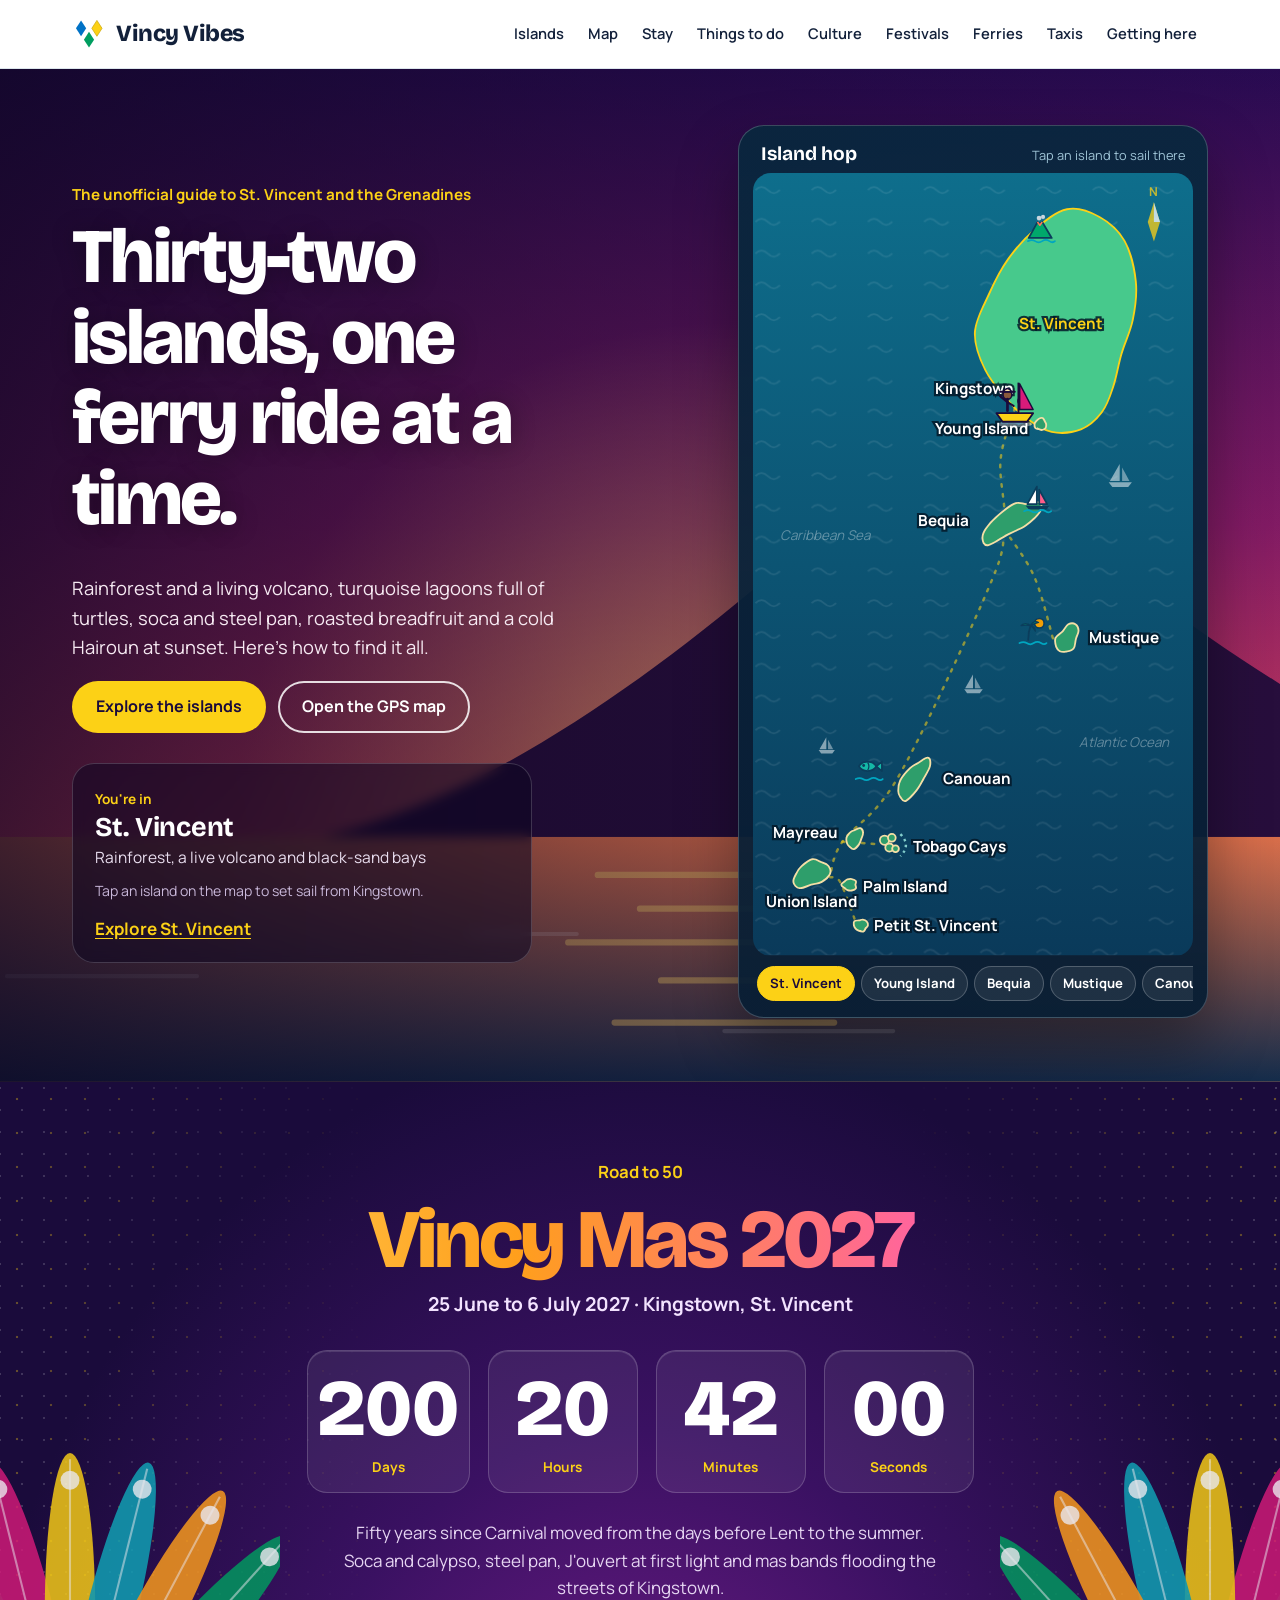
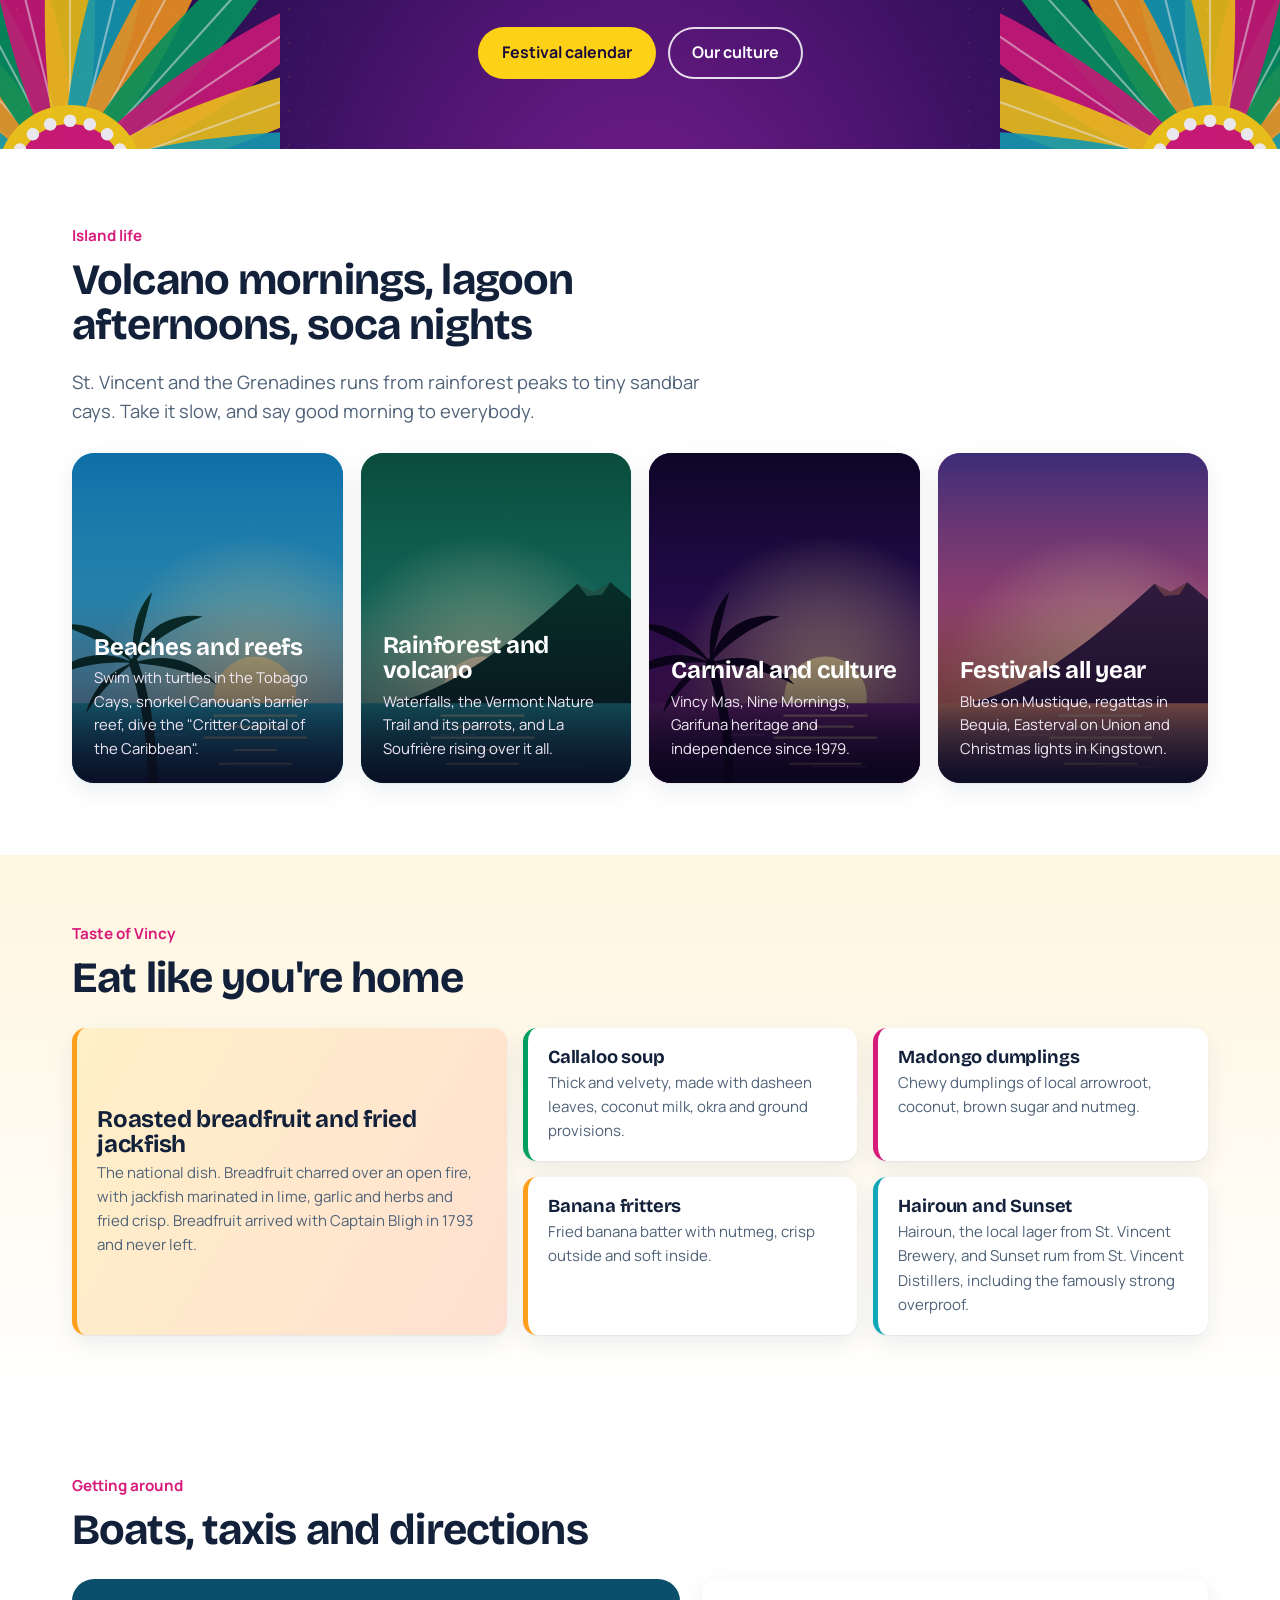
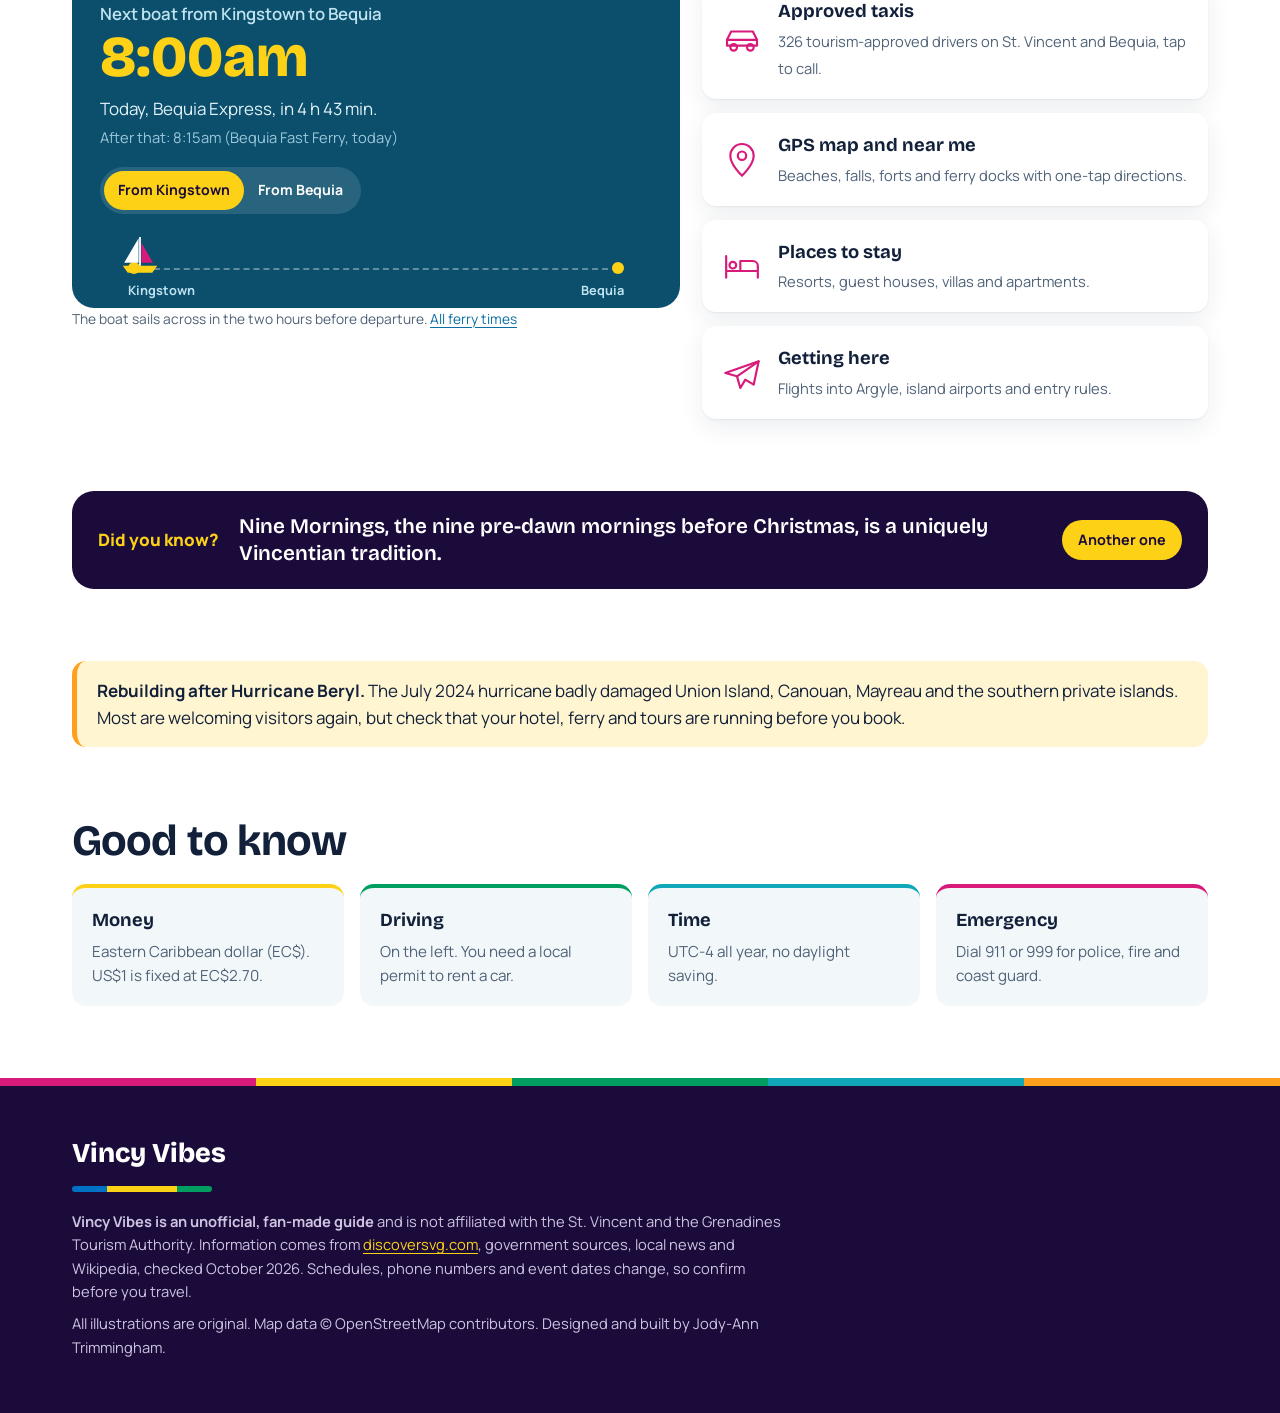
==== commit 073f41af: "Fix page headers, cache-proof file links, flag-coloured logo" ====
--- a/index.html
+++ b/index.html
@@ -6,16 +6,16 @@
   <title>Vincy Vibes: the unofficial guide to St. Vincent and the Grenadines</title>
   <meta name="description" content="Island hop across St. Vincent and the Grenadines: interactive map, Vincy Mas 2027 countdown, food, festivals, places to stay, ferries and taxis.">
   <meta name="theme-color" content="#1A0B3B">
-  <link rel="icon" href="img/favicon.svg" type="image/svg+xml">
+  <link rel="icon" href="img/favicon.svg?v=20261019" type="image/svg+xml">
   <link rel="preconnect" href="https://fonts.googleapis.com">
   <link rel="preconnect" href="https://fonts.gstatic.com" crossorigin>
   <link rel="stylesheet" href="https://fonts.googleapis.com/css2?family=Bricolage+Grotesque:opsz,wght@12..96,600;12..96,700;12..96,800&family=Manrope:wght@400;500;600;700;800&display=swap">
-  <link rel="stylesheet" href="css/style.css">
+  <link rel="stylesheet" href="css/style.css?v=20261019">
 </head>
 <body>
 <header class="topbar">
   <div class="wrap topbar-inner">
-    <a class="brand" href="index.html"><svg viewBox="0 0 30 30" aria-hidden="true"><path fill="#009E60" d="M8 3l4.5 7L8 17l-4.5-7z"/><path fill="#009E60" d="M22 3l4.5 7L22 17l-4.5-7z"/><path fill="#D81B7A" d="M15 13l4.5 7L15 27l-4.5-7z"/></svg>Vincy Vibes</a>
+    <a class="brand" href="index.html"><svg viewBox="0 0 30 30" width="34" height="34" aria-hidden="true"><path fill="#0072C6" d="M8 3l4.5 7L8 17l-4.5-7z"/><path fill="#FCD116" stroke="#C9A400" stroke-width=".6" d="M22 3l4.5 7L22 17l-4.5-7z"/><path fill="#009E60" d="M15 13l4.5 7L15 27l-4.5-7z"/></svg>Vincy Vibes</a>
     <button type="button" class="menu-btn" aria-expanded="false" aria-controls="main-nav">Menu</button>
     <nav class="nav" id="main-nav" aria-label="Main"><a href="islands.html">Islands</a><a href="map.html">Map</a><a href="stay.html">Stay</a><a href="things-to-do.html">Things to do</a><a href="culture.html">Culture</a><a href="festivals.html">Festivals</a><a href="ferries.html">Ferries</a><a href="taxis.html">Taxis</a><a href="getting-here.html">Getting here</a></nav>
   </div>
@@ -25,20 +25,20 @@
 <section class="hero sky-dusk" aria-labelledby="hero-title">
   <svg class="scene" viewBox="0 0 1440 480" preserveAspectRatio="xMidYMax slice" aria-hidden="true" focusable="false">
 <defs>
-<linearGradient id="skyh" x1="0" y1="0" x2="0" y2="1"><stop offset="0" style="stop-color:var(--sky1)"/><stop offset=".45" style="stop-color:var(--sky2)"/><stop offset=".78" style="stop-color:var(--sky3)"/><stop offset="1" style="stop-color:var(--sky4)"/></linearGradient>
-<linearGradient id="seah" x1="0" y1="0" x2="0" y2="1"><stop offset="0" style="stop-color:var(--sea1)"/><stop offset="1" style="stop-color:var(--sea2)"/></linearGradient>
-<radialGradient id="glowh"><stop offset="0" style="stop-color:var(--sun);stop-opacity:.7"/><stop offset="1" style="stop-color:var(--sun);stop-opacity:0"/></radialGradient>
+<linearGradient id="skyh" x1="0" y1="0" x2="0" y2="1"><stop offset="0" stop-color="#2B0B57"/><stop offset=".45" stop-color="#8E1D6B"/><stop offset=".78" stop-color="#E8475F"/><stop offset="1" stop-color="#FFB04D"/></linearGradient>
+<linearGradient id="seah" x1="0" y1="0" x2="0" y2="1"><stop offset="0" stop-color="#F07A4F"/><stop offset="1" stop-color="#14304F"/></linearGradient>
+<radialGradient id="glowh"><stop offset="0" stop-color="#FFD36B" stop-opacity=".7"/><stop offset="1" stop-color="#FFD36B" stop-opacity="0"/></radialGradient>
 </defs>
 <rect width="1440" height="480" fill="url(#skyh)"/>
 <circle cx="760" cy="350" r="230" fill="url(#glowh)"/>
-<circle cx="760" cy="356" r="60" style="fill:var(--sun)"/>
-<path d="M120 366 c40-18 80-22 120-8 c24-12 60-12 84 4 c30-10 58-8 80 4 Z" style="fill:var(--far)" opacity=".75"/>
-<path d="M1230 366 c18-12 42-16 64-6 c14-8 34-8 50 6 Z" style="fill:var(--far)" opacity=".75"/>
-<path d="M560 366 C 660 346 760 262 838 190 L 862 202 L 886 188 C 960 250 1060 334 1200 366 Z" style="fill:var(--land)"/><path d="M838 190 L 862 202 L 886 188 L 874 206 L 852 208 Z" style="fill:var(--sky3)" opacity=".35"/>
+<circle cx="760" cy="356" r="60" fill="#FFD36B"/>
+<path d="M120 366 c40-18 80-22 120-8 c24-12 60-12 84 4 c30-10 58-8 80 4 Z" fill="#5B2A6E" opacity=".75"/>
+<path d="M1230 366 c18-12 42-16 64-6 c14-8 34-8 50 6 Z" fill="#5B2A6E" opacity=".75"/>
+<path d="M560 366 C 660 346 760 262 838 190 L 862 202 L 886 188 C 960 250 1060 334 1200 366 Z" fill="#2A0F3F"/><path d="M838 190 L 862 202 L 886 188 L 874 206 L 852 208 Z" fill="#E8475F" opacity=".35"/>
 <rect y="364" width="1440" height="116" fill="url(#seah)"/>
-<g style="stroke:var(--sun)" stroke-width="3" stroke-linecap="round" opacity=".55"><path d="M700 382h120M720 398h80M686 414h148M730 432h60M708 452h104"/></g>
-<g stroke="#FFFFFF" stroke-width="2" stroke-linecap="round" opacity=".18"><path d="M200 400h60M420 430h90M640 410h50M300 460h70M1240 420h60M760 456h80"/></g>
-<g transform="translate(70 486) scale(1.0 1.0)" style="fill:var(--palm);stroke:var(--palm)"><path d="M0 0 C 2 -60 -6 -120 -26 -178" fill="none" stroke-width="13" stroke-linecap="round"/><path d="M-26 -178 C -66 -198 -110 -190 -140 -158 C -100 -176 -62 -180 -26 -178 Z" stroke="none"/><path d="M-26 -178 C -56 -220 -92 -236 -126 -230 C -86 -216 -54 -198 -26 -178 Z" stroke="none"/><path d="M-26 -178 C -14 -226 26 -248 70 -242 C 30 -228 -2 -206 -26 -178 Z" stroke="none"/><path d="M-26 -178 C 20 -194 62 -180 90 -148 C 52 -168 12 -174 -26 -178 Z" stroke="none"/><path d="M-26 -178 C -30 -220 -22 -252 0 -276 C -10 -240 -16 -208 -26 -178 Z" stroke="none"/><path d="M-26 -178 C -60 -168 -84 -140 -92 -108 C -72 -138 -50 -160 -26 -178 Z" stroke="none"/></g><g transform="translate(1395 486) scale(-0.85 0.85)" style="fill:var(--palm);stroke:var(--palm)"><path d="M0 0 C 2 -60 -6 -120 -26 -178" fill="none" stroke-width="13" stroke-linecap="round"/><path d="M-26 -178 C -66 -198 -110 -190 -140 -158 C -100 -176 -62 -180 -26 -178 Z" stroke="none"/><path d="M-26 -178 C -56 -220 -92 -236 -126 -230 C -86 -216 -54 -198 -26 -178 Z" stroke="none"/><path d="M-26 -178 C -14 -226 26 -248 70 -242 C 30 -228 -2 -206 -26 -178 Z" stroke="none"/><path d="M-26 -178 C 20 -194 62 -180 90 -148 C 52 -168 12 -174 -26 -178 Z" stroke="none"/><path d="M-26 -178 C -30 -220 -22 -252 0 -276 C -10 -240 -16 -208 -26 -178 Z" stroke="none"/><path d="M-26 -178 C -60 -168 -84 -140 -92 -108 C -72 -138 -50 -160 -26 -178 Z" stroke="none"/></g>
+<g stroke="#FFD36B" stroke-width="3" stroke-linecap="round" opacity=".55"><path d="M700 382h120M720 398h80M686 414h148M730 432h60M708 452h104"/></g>
+<g stroke="#FFFFFF" stroke-width="2" stroke-linecap="round" opacity=".18"><path d="M200 400h60M420 430h90M640 410h50M300 460h70M1240 420h60M760 456h80"/></g>
+<g transform="translate(70 486) scale(1.0 1.0)" fill="#170828" stroke="#170828"><path d="M0 0 C 2 -60 -6 -120 -26 -178" fill="none" stroke-width="13" stroke-linecap="round"/><path d="M-26 -178 C -66 -198 -110 -190 -140 -158 C -100 -176 -62 -180 -26 -178 Z" stroke="none"/><path d="M-26 -178 C -56 -220 -92 -236 -126 -230 C -86 -216 -54 -198 -26 -178 Z" stroke="none"/><path d="M-26 -178 C -14 -226 26 -248 70 -242 C 30 -228 -2 -206 -26 -178 Z" stroke="none"/><path d="M-26 -178 C 20 -194 62 -180 90 -148 C 52 -168 12 -174 -26 -178 Z" stroke="none"/><path d="M-26 -178 C -30 -220 -22 -252 0 -276 C -10 -240 -16 -208 -26 -178 Z" stroke="none"/><path d="M-26 -178 C -60 -168 -84 -140 -92 -108 C -72 -138 -50 -160 -26 -178 Z" stroke="none"/></g><g transform="translate(1395 486) scale(-0.85 0.85)" fill="#170828" stroke="#170828"><path d="M0 0 C 2 -60 -6 -120 -26 -178" fill="none" stroke-width="13" stroke-linecap="round"/><path d="M-26 -178 C -66 -198 -110 -190 -140 -158 C -100 -176 -62 -180 -26 -178 Z" stroke="none"/><path d="M-26 -178 C -56 -220 -92 -236 -126 -230 C -86 -216 -54 -198 -26 -178 Z" stroke="none"/><path d="M-26 -178 C -14 -226 26 -248 70 -242 C 30 -228 -2 -206 -26 -178 Z" stroke="none"/><path d="M-26 -178 C 20 -194 62 -180 90 -148 C 52 -168 12 -174 -26 -178 Z" stroke="none"/><path d="M-26 -178 C -30 -220 -22 -252 0 -276 C -10 -240 -16 -208 -26 -178 Z" stroke="none"/><path d="M-26 -178 C -60 -168 -84 -140 -92 -108 C -72 -138 -50 -160 -26 -178 Z" stroke="none"/></g>
 </svg>
   <div class="wrap hero-grid">
     <div>
@@ -105,71 +105,71 @@
     <div class="life-grid">
       <a class="life-card sky-day" href="things-to-do.html"><svg class="scene" viewBox="0 0 1440 480" preserveAspectRatio="xMidYMax slice" aria-hidden="true" focusable="false">
 <defs>
-<linearGradient id="skyl1" x1="0" y1="0" x2="0" y2="1"><stop offset="0" style="stop-color:var(--sky1)"/><stop offset=".45" style="stop-color:var(--sky2)"/><stop offset=".78" style="stop-color:var(--sky3)"/><stop offset="1" style="stop-color:var(--sky4)"/></linearGradient>
-<linearGradient id="seal1" x1="0" y1="0" x2="0" y2="1"><stop offset="0" style="stop-color:var(--sea1)"/><stop offset="1" style="stop-color:var(--sea2)"/></linearGradient>
-<radialGradient id="glowl1"><stop offset="0" style="stop-color:var(--sun);stop-opacity:.7"/><stop offset="1" style="stop-color:var(--sun);stop-opacity:0"/></radialGradient>
+<linearGradient id="skyl1" x1="0" y1="0" x2="0" y2="1"><stop offset="0" stop-color="#0E6FA8"/><stop offset=".45" stop-color="#2FA9D8"/><stop offset=".78" stop-color="#86D8EE"/><stop offset="1" stop-color="#D8F4F7"/></linearGradient>
+<linearGradient id="seal1" x1="0" y1="0" x2="0" y2="1"><stop offset="0" stop-color="#22B8C8"/><stop offset="1" stop-color="#0B4F6C"/></linearGradient>
+<radialGradient id="glowl1"><stop offset="0" stop-color="#FFF1A8" stop-opacity=".7"/><stop offset="1" stop-color="#FFF1A8" stop-opacity="0"/></radialGradient>
 </defs>
 <rect width="1440" height="480" fill="url(#skyl1)"/>
 <circle cx="790" cy="350" r="230" fill="url(#glowl1)"/>
-<circle cx="790" cy="356" r="60" style="fill:var(--sun)"/>
-<path d="M120 366 c40-18 80-22 120-8 c24-12 60-12 84 4 c30-10 58-8 80 4 Z" style="fill:var(--far)" opacity=".75"/>
-<path d="M1230 366 c18-12 42-16 64-6 c14-8 34-8 50 6 Z" style="fill:var(--far)" opacity=".75"/>
+<circle cx="790" cy="356" r="60" fill="#FFF1A8"/>
+<path d="M120 366 c40-18 80-22 120-8 c24-12 60-12 84 4 c30-10 58-8 80 4 Z" fill="#3E8F86" opacity=".75"/>
+<path d="M1230 366 c18-12 42-16 64-6 c14-8 34-8 50 6 Z" fill="#3E8F86" opacity=".75"/>
 
 <rect y="364" width="1440" height="116" fill="url(#seal1)"/>
-<g style="stroke:var(--sun)" stroke-width="3" stroke-linecap="round" opacity=".55"><path d="M730 382h120M750 398h80M716 414h148M760 432h60M738 452h104"/></g>
-<g stroke="#FFFFFF" stroke-width="2" stroke-linecap="round" opacity=".18"><path d="M200 400h60M420 430h90M640 410h50M300 460h70M1240 420h60M760 456h80"/></g>
-<g transform="translate(70 486) scale(1.0 1.0)" style="fill:var(--palm);stroke:var(--palm)"><path d="M0 0 C 2 -60 -6 -120 -26 -178" fill="none" stroke-width="13" stroke-linecap="round"/><path d="M-26 -178 C -66 -198 -110 -190 -140 -158 C -100 -176 -62 -180 -26 -178 Z" stroke="none"/><path d="M-26 -178 C -56 -220 -92 -236 -126 -230 C -86 -216 -54 -198 -26 -178 Z" stroke="none"/><path d="M-26 -178 C -14 -226 26 -248 70 -242 C 30 -228 -2 -206 -26 -178 Z" stroke="none"/><path d="M-26 -178 C 20 -194 62 -180 90 -148 C 52 -168 12 -174 -26 -178 Z" stroke="none"/><path d="M-26 -178 C -30 -220 -22 -252 0 -276 C -10 -240 -16 -208 -26 -178 Z" stroke="none"/><path d="M-26 -178 C -60 -168 -84 -140 -92 -108 C -72 -138 -50 -160 -26 -178 Z" stroke="none"/></g><g transform="translate(1395 486) scale(-0.85 0.85)" style="fill:var(--palm);stroke:var(--palm)"><path d="M0 0 C 2 -60 -6 -120 -26 -178" fill="none" stroke-width="13" stroke-linecap="round"/><path d="M-26 -178 C -66 -198 -110 -190 -140 -158 C -100 -176 -62 -180 -26 -178 Z" stroke="none"/><path d="M-26 -178 C -56 -220 -92 -236 -126 -230 C -86 -216 -54 -198 -26 -178 Z" stroke="none"/><path d="M-26 -178 C -14 -226 26 -248 70 -242 C 30 -228 -2 -206 -26 -178 Z" stroke="none"/><path d="M-26 -178 C 20 -194 62 -180 90 -148 C 52 -168 12 -174 -26 -178 Z" stroke="none"/><path d="M-26 -178 C -30 -220 -22 -252 0 -276 C -10 -240 -16 -208 -26 -178 Z" stroke="none"/><path d="M-26 -178 C -60 -168 -84 -140 -92 -108 C -72 -138 -50 -160 -26 -178 Z" stroke="none"/></g><g transform="translate(640 492) scale(1.05 1.05)" style="fill:var(--palm);stroke:var(--palm)"><path d="M0 0 C 2 -60 -6 -120 -26 -178" fill="none" stroke-width="13" stroke-linecap="round"/><path d="M-26 -178 C -66 -198 -110 -190 -140 -158 C -100 -176 -62 -180 -26 -178 Z" stroke="none"/><path d="M-26 -178 C -56 -220 -92 -236 -126 -230 C -86 -216 -54 -198 -26 -178 Z" stroke="none"/><path d="M-26 -178 C -14 -226 26 -248 70 -242 C 30 -228 -2 -206 -26 -178 Z" stroke="none"/><path d="M-26 -178 C 20 -194 62 -180 90 -148 C 52 -168 12 -174 -26 -178 Z" stroke="none"/><path d="M-26 -178 C -30 -220 -22 -252 0 -276 C -10 -240 -16 -208 -26 -178 Z" stroke="none"/><path d="M-26 -178 C -60 -168 -84 -140 -92 -108 C -72 -138 -50 -160 -26 -178 Z" stroke="none"/></g>
+<g stroke="#FFF1A8" stroke-width="3" stroke-linecap="round" opacity=".55"><path d="M730 382h120M750 398h80M716 414h148M760 432h60M738 452h104"/></g>
+<g stroke="#FFFFFF" stroke-width="2" stroke-linecap="round" opacity=".18"><path d="M200 400h60M420 430h90M640 410h50M300 460h70M1240 420h60M760 456h80"/></g>
+<g transform="translate(70 486) scale(1.0 1.0)" fill="#073A2C" stroke="#073A2C"><path d="M0 0 C 2 -60 -6 -120 -26 -178" fill="none" stroke-width="13" stroke-linecap="round"/><path d="M-26 -178 C -66 -198 -110 -190 -140 -158 C -100 -176 -62 -180 -26 -178 Z" stroke="none"/><path d="M-26 -178 C -56 -220 -92 -236 -126 -230 C -86 -216 -54 -198 -26 -178 Z" stroke="none"/><path d="M-26 -178 C -14 -226 26 -248 70 -242 C 30 -228 -2 -206 -26 -178 Z" stroke="none"/><path d="M-26 -178 C 20 -194 62 -180 90 -148 C 52 -168 12 -174 -26 -178 Z" stroke="none"/><path d="M-26 -178 C -30 -220 -22 -252 0 -276 C -10 -240 -16 -208 -26 -178 Z" stroke="none"/><path d="M-26 -178 C -60 -168 -84 -140 -92 -108 C -72 -138 -50 -160 -26 -178 Z" stroke="none"/></g><g transform="translate(1395 486) scale(-0.85 0.85)" fill="#073A2C" stroke="#073A2C"><path d="M0 0 C 2 -60 -6 -120 -26 -178" fill="none" stroke-width="13" stroke-linecap="round"/><path d="M-26 -178 C -66 -198 -110 -190 -140 -158 C -100 -176 -62 -180 -26 -178 Z" stroke="none"/><path d="M-26 -178 C -56 -220 -92 -236 -126 -230 C -86 -216 -54 -198 -26 -178 Z" stroke="none"/><path d="M-26 -178 C -14 -226 26 -248 70 -242 C 30 -228 -2 -206 -26 -178 Z" stroke="none"/><path d="M-26 -178 C 20 -194 62 -180 90 -148 C 52 -168 12 -174 -26 -178 Z" stroke="none"/><path d="M-26 -178 C -30 -220 -22 -252 0 -276 C -10 -240 -16 -208 -26 -178 Z" stroke="none"/><path d="M-26 -178 C -60 -168 -84 -140 -92 -108 C -72 -138 -50 -160 -26 -178 Z" stroke="none"/></g><g transform="translate(640 492) scale(1.05 1.05)" fill="#073A2C" stroke="#073A2C"><path d="M0 0 C 2 -60 -6 -120 -26 -178" fill="none" stroke-width="13" stroke-linecap="round"/><path d="M-26 -178 C -66 -198 -110 -190 -140 -158 C -100 -176 -62 -180 -26 -178 Z" stroke="none"/><path d="M-26 -178 C -56 -220 -92 -236 -126 -230 C -86 -216 -54 -198 -26 -178 Z" stroke="none"/><path d="M-26 -178 C -14 -226 26 -248 70 -242 C 30 -228 -2 -206 -26 -178 Z" stroke="none"/><path d="M-26 -178 C 20 -194 62 -180 90 -148 C 52 -168 12 -174 -26 -178 Z" stroke="none"/><path d="M-26 -178 C -30 -220 -22 -252 0 -276 C -10 -240 -16 -208 -26 -178 Z" stroke="none"/><path d="M-26 -178 C -60 -168 -84 -140 -92 -108 C -72 -138 -50 -160 -26 -178 Z" stroke="none"/></g>
 </svg><div class="txt"><h3>Beaches and reefs</h3><p>Swim with turtles in the Tobago Cays, snorkel Canouan's barrier reef, dive the "Critter Capital of the Caribbean".</p></div></a>
       <a class="life-card sky-forest" href="island.html?id=st-vincent"><svg class="scene" viewBox="0 0 1440 480" preserveAspectRatio="xMidYMax slice" aria-hidden="true" focusable="false">
 <defs>
-<linearGradient id="skyl2" x1="0" y1="0" x2="0" y2="1"><stop offset="0" style="stop-color:var(--sky1)"/><stop offset=".45" style="stop-color:var(--sky2)"/><stop offset=".78" style="stop-color:var(--sky3)"/><stop offset="1" style="stop-color:var(--sky4)"/></linearGradient>
-<linearGradient id="seal2" x1="0" y1="0" x2="0" y2="1"><stop offset="0" style="stop-color:var(--sea1)"/><stop offset="1" style="stop-color:var(--sea2)"/></linearGradient>
-<radialGradient id="glowl2"><stop offset="0" style="stop-color:var(--sun);stop-opacity:.7"/><stop offset="1" style="stop-color:var(--sun);stop-opacity:0"/></radialGradient>
+<linearGradient id="skyl2" x1="0" y1="0" x2="0" y2="1"><stop offset="0" stop-color="#0A4B3A"/><stop offset=".45" stop-color="#14806A"/><stop offset=".78" stop-color="#5CC3A0"/><stop offset="1" stop-color="#CDEFD9"/></linearGradient>
+<linearGradient id="seal2" x1="0" y1="0" x2="0" y2="1"><stop offset="0" stop-color="#1FA9A4"/><stop offset="1" stop-color="#0B4F5C"/></linearGradient>
+<radialGradient id="glowl2"><stop offset="0" stop-color="#FFF6C2" stop-opacity=".7"/><stop offset="1" stop-color="#FFF6C2" stop-opacity="0"/></radialGradient>
 </defs>
 <rect width="1440" height="480" fill="url(#skyl2)"/>
 <circle cx="700" cy="350" r="230" fill="url(#glowl2)"/>
-<circle cx="700" cy="356" r="60" style="fill:var(--sun)"/>
-<path d="M120 366 c40-18 80-22 120-8 c24-12 60-12 84 4 c30-10 58-8 80 4 Z" style="fill:var(--far)" opacity=".75"/>
-<path d="M1230 366 c18-12 42-16 64-6 c14-8 34-8 50 6 Z" style="fill:var(--far)" opacity=".75"/>
-<path d="M560 366 C 660 346 760 262 838 190 L 862 202 L 886 188 C 960 250 1060 334 1200 366 Z" style="fill:var(--land)"/><path d="M838 190 L 862 202 L 886 188 L 874 206 L 852 208 Z" style="fill:var(--sky3)" opacity=".35"/>
+<circle cx="700" cy="356" r="60" fill="#FFF6C2"/>
+<path d="M120 366 c40-18 80-22 120-8 c24-12 60-12 84 4 c30-10 58-8 80 4 Z" fill="#2C7A64" opacity=".75"/>
+<path d="M1230 366 c18-12 42-16 64-6 c14-8 34-8 50 6 Z" fill="#2C7A64" opacity=".75"/>
+<path d="M560 366 C 660 346 760 262 838 190 L 862 202 L 886 188 C 960 250 1060 334 1200 366 Z" fill="#06392B"/><path d="M838 190 L 862 202 L 886 188 L 874 206 L 852 208 Z" fill="#5CC3A0" opacity=".35"/>
 <rect y="364" width="1440" height="116" fill="url(#seal2)"/>
-<g style="stroke:var(--sun)" stroke-width="3" stroke-linecap="round" opacity=".55"><path d="M640 382h120M660 398h80M626 414h148M670 432h60M648 452h104"/></g>
-<g stroke="#FFFFFF" stroke-width="2" stroke-linecap="round" opacity=".18"><path d="M200 400h60M420 430h90M640 410h50M300 460h70M1240 420h60M760 456h80"/></g>
-<g transform="translate(70 486) scale(1.0 1.0)" style="fill:var(--palm);stroke:var(--palm)"><path d="M0 0 C 2 -60 -6 -120 -26 -178" fill="none" stroke-width="13" stroke-linecap="round"/><path d="M-26 -178 C -66 -198 -110 -190 -140 -158 C -100 -176 -62 -180 -26 -178 Z" stroke="none"/><path d="M-26 -178 C -56 -220 -92 -236 -126 -230 C -86 -216 -54 -198 -26 -178 Z" stroke="none"/><path d="M-26 -178 C -14 -226 26 -248 70 -242 C 30 -228 -2 -206 -26 -178 Z" stroke="none"/><path d="M-26 -178 C 20 -194 62 -180 90 -148 C 52 -168 12 -174 -26 -178 Z" stroke="none"/><path d="M-26 -178 C -30 -220 -22 -252 0 -276 C -10 -240 -16 -208 -26 -178 Z" stroke="none"/><path d="M-26 -178 C -60 -168 -84 -140 -92 -108 C -72 -138 -50 -160 -26 -178 Z" stroke="none"/></g><g transform="translate(1395 486) scale(-0.85 0.85)" style="fill:var(--palm);stroke:var(--palm)"><path d="M0 0 C 2 -60 -6 -120 -26 -178" fill="none" stroke-width="13" stroke-linecap="round"/><path d="M-26 -178 C -66 -198 -110 -190 -140 -158 C -100 -176 -62 -180 -26 -178 Z" stroke="none"/><path d="M-26 -178 C -56 -220 -92 -236 -126 -230 C -86 -216 -54 -198 -26 -178 Z" stroke="none"/><path d="M-26 -178 C -14 -226 26 -248 70 -242 C 30 -228 -2 -206 -26 -178 Z" stroke="none"/><path d="M-26 -178 C 20 -194 62 -180 90 -148 C 52 -168 12 -174 -26 -178 Z" stroke="none"/><path d="M-26 -178 C -30 -220 -22 -252 0 -276 C -10 -240 -16 -208 -26 -178 Z" stroke="none"/><path d="M-26 -178 C -60 -168 -84 -140 -92 -108 C -72 -138 -50 -160 -26 -178 Z" stroke="none"/></g>
+<g stroke="#FFF6C2" stroke-width="3" stroke-linecap="round" opacity=".55"><path d="M640 382h120M660 398h80M626 414h148M670 432h60M648 452h104"/></g>
+<g stroke="#FFFFFF" stroke-width="2" stroke-linecap="round" opacity=".18"><path d="M200 400h60M420 430h90M640 410h50M300 460h70M1240 420h60M760 456h80"/></g>
+<g transform="translate(70 486) scale(1.0 1.0)" fill="#03271C" stroke="#03271C"><path d="M0 0 C 2 -60 -6 -120 -26 -178" fill="none" stroke-width="13" stroke-linecap="round"/><path d="M-26 -178 C -66 -198 -110 -190 -140 -158 C -100 -176 -62 -180 -26 -178 Z" stroke="none"/><path d="M-26 -178 C -56 -220 -92 -236 -126 -230 C -86 -216 -54 -198 -26 -178 Z" stroke="none"/><path d="M-26 -178 C -14 -226 26 -248 70 -242 C 30 -228 -2 -206 -26 -178 Z" stroke="none"/><path d="M-26 -178 C 20 -194 62 -180 90 -148 C 52 -168 12 -174 -26 -178 Z" stroke="none"/><path d="M-26 -178 C -30 -220 -22 -252 0 -276 C -10 -240 -16 -208 -26 -178 Z" stroke="none"/><path d="M-26 -178 C -60 -168 -84 -140 -92 -108 C -72 -138 -50 -160 -26 -178 Z" stroke="none"/></g><g transform="translate(1395 486) scale(-0.85 0.85)" fill="#03271C" stroke="#03271C"><path d="M0 0 C 2 -60 -6 -120 -26 -178" fill="none" stroke-width="13" stroke-linecap="round"/><path d="M-26 -178 C -66 -198 -110 -190 -140 -158 C -100 -176 -62 -180 -26 -178 Z" stroke="none"/><path d="M-26 -178 C -56 -220 -92 -236 -126 -230 C -86 -216 -54 -198 -26 -178 Z" stroke="none"/><path d="M-26 -178 C -14 -226 26 -248 70 -242 C 30 -228 -2 -206 -26 -178 Z" stroke="none"/><path d="M-26 -178 C 20 -194 62 -180 90 -148 C 52 -168 12 -174 -26 -178 Z" stroke="none"/><path d="M-26 -178 C -30 -220 -22 -252 0 -276 C -10 -240 -16 -208 -26 -178 Z" stroke="none"/><path d="M-26 -178 C -60 -168 -84 -140 -92 -108 C -72 -138 -50 -160 -26 -178 Z" stroke="none"/></g>
 </svg><div class="txt"><h3>Rainforest and volcano</h3><p>Waterfalls, the Vermont Nature Trail and its parrots, and La Soufrière rising over it all.</p></div></a>
       <a class="life-card sky-night" href="culture.html"><svg class="scene" viewBox="0 0 1440 480" preserveAspectRatio="xMidYMax slice" aria-hidden="true" focusable="false">
 <defs>
-<linearGradient id="skyl3" x1="0" y1="0" x2="0" y2="1"><stop offset="0" style="stop-color:var(--sky1)"/><stop offset=".45" style="stop-color:var(--sky2)"/><stop offset=".78" style="stop-color:var(--sky3)"/><stop offset="1" style="stop-color:var(--sky4)"/></linearGradient>
-<linearGradient id="seal3" x1="0" y1="0" x2="0" y2="1"><stop offset="0" style="stop-color:var(--sea1)"/><stop offset="1" style="stop-color:var(--sea2)"/></linearGradient>
-<radialGradient id="glowl3"><stop offset="0" style="stop-color:var(--sun);stop-opacity:.7"/><stop offset="1" style="stop-color:var(--sun);stop-opacity:0"/></radialGradient>
+<linearGradient id="skyl3" x1="0" y1="0" x2="0" y2="1"><stop offset="0" stop-color="#0D0626"/><stop offset=".45" stop-color="#2A0C55"/><stop offset=".78" stop-color="#6B1A78"/><stop offset="1" stop-color="#C23A7E"/></linearGradient>
+<linearGradient id="seal3" x1="0" y1="0" x2="0" y2="1"><stop offset="0" stop-color="#7A2A7E"/><stop offset="1" stop-color="#0D0A2E"/></linearGradient>
+<radialGradient id="glowl3"><stop offset="0" stop-color="#FCE6A0" stop-opacity=".7"/><stop offset="1" stop-color="#FCE6A0" stop-opacity="0"/></radialGradient>
 </defs>
 <rect width="1440" height="480" fill="url(#skyl3)"/>
 <circle cx="780" cy="350" r="230" fill="url(#glowl3)"/>
-<circle cx="780" cy="356" r="60" style="fill:var(--sun)"/>
-<path d="M120 366 c40-18 80-22 120-8 c24-12 60-12 84 4 c30-10 58-8 80 4 Z" style="fill:var(--far)" opacity=".75"/>
-<path d="M1230 366 c18-12 42-16 64-6 c14-8 34-8 50 6 Z" style="fill:var(--far)" opacity=".75"/>
+<circle cx="780" cy="356" r="60" fill="#FCE6A0"/>
+<path d="M120 366 c40-18 80-22 120-8 c24-12 60-12 84 4 c30-10 58-8 80 4 Z" fill="#3E1A5E" opacity=".75"/>
+<path d="M1230 366 c18-12 42-16 64-6 c14-8 34-8 50 6 Z" fill="#3E1A5E" opacity=".75"/>
 
 <rect y="364" width="1440" height="116" fill="url(#seal3)"/>
-<g style="stroke:var(--sun)" stroke-width="3" stroke-linecap="round" opacity=".55"><path d="M720 382h120M740 398h80M706 414h148M750 432h60M728 452h104"/></g>
-<g stroke="#FFFFFF" stroke-width="2" stroke-linecap="round" opacity=".18"><path d="M200 400h60M420 430h90M640 410h50M300 460h70M1240 420h60M760 456h80"/></g>
-<g transform="translate(70 486) scale(1.0 1.0)" style="fill:var(--palm);stroke:var(--palm)"><path d="M0 0 C 2 -60 -6 -120 -26 -178" fill="none" stroke-width="13" stroke-linecap="round"/><path d="M-26 -178 C -66 -198 -110 -190 -140 -158 C -100 -176 -62 -180 -26 -178 Z" stroke="none"/><path d="M-26 -178 C -56 -220 -92 -236 -126 -230 C -86 -216 -54 -198 -26 -178 Z" stroke="none"/><path d="M-26 -178 C -14 -226 26 -248 70 -242 C 30 -228 -2 -206 -26 -178 Z" stroke="none"/><path d="M-26 -178 C 20 -194 62 -180 90 -148 C 52 -168 12 -174 -26 -178 Z" stroke="none"/><path d="M-26 -178 C -30 -220 -22 -252 0 -276 C -10 -240 -16 -208 -26 -178 Z" stroke="none"/><path d="M-26 -178 C -60 -168 -84 -140 -92 -108 C -72 -138 -50 -160 -26 -178 Z" stroke="none"/></g><g transform="translate(1395 486) scale(-0.85 0.85)" style="fill:var(--palm);stroke:var(--palm)"><path d="M0 0 C 2 -60 -6 -120 -26 -178" fill="none" stroke-width="13" stroke-linecap="round"/><path d="M-26 -178 C -66 -198 -110 -190 -140 -158 C -100 -176 -62 -180 -26 -178 Z" stroke="none"/><path d="M-26 -178 C -56 -220 -92 -236 -126 -230 C -86 -216 -54 -198 -26 -178 Z" stroke="none"/><path d="M-26 -178 C -14 -226 26 -248 70 -242 C 30 -228 -2 -206 -26 -178 Z" stroke="none"/><path d="M-26 -178 C 20 -194 62 -180 90 -148 C 52 -168 12 -174 -26 -178 Z" stroke="none"/><path d="M-26 -178 C -30 -220 -22 -252 0 -276 C -10 -240 -16 -208 -26 -178 Z" stroke="none"/><path d="M-26 -178 C -60 -168 -84 -140 -92 -108 C -72 -138 -50 -160 -26 -178 Z" stroke="none"/></g><g transform="translate(640 492) scale(1.05 1.05)" style="fill:var(--palm);stroke:var(--palm)"><path d="M0 0 C 2 -60 -6 -120 -26 -178" fill="none" stroke-width="13" stroke-linecap="round"/><path d="M-26 -178 C -66 -198 -110 -190 -140 -158 C -100 -176 -62 -180 -26 -178 Z" stroke="none"/><path d="M-26 -178 C -56 -220 -92 -236 -126 -230 C -86 -216 -54 -198 -26 -178 Z" stroke="none"/><path d="M-26 -178 C -14 -226 26 -248 70 -242 C 30 -228 -2 -206 -26 -178 Z" stroke="none"/><path d="M-26 -178 C 20 -194 62 -180 90 -148 C 52 -168 12 -174 -26 -178 Z" stroke="none"/><path d="M-26 -178 C -30 -220 -22 -252 0 -276 C -10 -240 -16 -208 -26 -178 Z" stroke="none"/><path d="M-26 -178 C -60 -168 -84 -140 -92 -108 C -72 -138 -50 -160 -26 -178 Z" stroke="none"/></g>
+<g stroke="#FCE6A0" stroke-width="3" stroke-linecap="round" opacity=".55"><path d="M720 382h120M740 398h80M706 414h148M750 432h60M728 452h104"/></g>
+<g stroke="#FFFFFF" stroke-width="2" stroke-linecap="round" opacity=".18"><path d="M200 400h60M420 430h90M640 410h50M300 460h70M1240 420h60M760 456h80"/></g>
+<g transform="translate(70 486) scale(1.0 1.0)" fill="#0A0318" stroke="#0A0318"><path d="M0 0 C 2 -60 -6 -120 -26 -178" fill="none" stroke-width="13" stroke-linecap="round"/><path d="M-26 -178 C -66 -198 -110 -190 -140 -158 C -100 -176 -62 -180 -26 -178 Z" stroke="none"/><path d="M-26 -178 C -56 -220 -92 -236 -126 -230 C -86 -216 -54 -198 -26 -178 Z" stroke="none"/><path d="M-26 -178 C -14 -226 26 -248 70 -242 C 30 -228 -2 -206 -26 -178 Z" stroke="none"/><path d="M-26 -178 C 20 -194 62 -180 90 -148 C 52 -168 12 -174 -26 -178 Z" stroke="none"/><path d="M-26 -178 C -30 -220 -22 -252 0 -276 C -10 -240 -16 -208 -26 -178 Z" stroke="none"/><path d="M-26 -178 C -60 -168 -84 -140 -92 -108 C -72 -138 -50 -160 -26 -178 Z" stroke="none"/></g><g transform="translate(1395 486) scale(-0.85 0.85)" fill="#0A0318" stroke="#0A0318"><path d="M0 0 C 2 -60 -6 -120 -26 -178" fill="none" stroke-width="13" stroke-linecap="round"/><path d="M-26 -178 C -66 -198 -110 -190 -140 -158 C -100 -176 -62 -180 -26 -178 Z" stroke="none"/><path d="M-26 -178 C -56 -220 -92 -236 -126 -230 C -86 -216 -54 -198 -26 -178 Z" stroke="none"/><path d="M-26 -178 C -14 -226 26 -248 70 -242 C 30 -228 -2 -206 -26 -178 Z" stroke="none"/><path d="M-26 -178 C 20 -194 62 -180 90 -148 C 52 -168 12 -174 -26 -178 Z" stroke="none"/><path d="M-26 -178 C -30 -220 -22 -252 0 -276 C -10 -240 -16 -208 -26 -178 Z" stroke="none"/><path d="M-26 -178 C -60 -168 -84 -140 -92 -108 C -72 -138 -50 -160 -26 -178 Z" stroke="none"/></g><g transform="translate(640 492) scale(1.05 1.05)" fill="#0A0318" stroke="#0A0318"><path d="M0 0 C 2 -60 -6 -120 -26 -178" fill="none" stroke-width="13" stroke-linecap="round"/><path d="M-26 -178 C -66 -198 -110 -190 -140 -158 C -100 -176 -62 -180 -26 -178 Z" stroke="none"/><path d="M-26 -178 C -56 -220 -92 -236 -126 -230 C -86 -216 -54 -198 -26 -178 Z" stroke="none"/><path d="M-26 -178 C -14 -226 26 -248 70 -242 C 30 -228 -2 -206 -26 -178 Z" stroke="none"/><path d="M-26 -178 C 20 -194 62 -180 90 -148 C 52 -168 12 -174 -26 -178 Z" stroke="none"/><path d="M-26 -178 C -30 -220 -22 -252 0 -276 C -10 -240 -16 -208 -26 -178 Z" stroke="none"/><path d="M-26 -178 C -60 -168 -84 -140 -92 -108 C -72 -138 -50 -160 -26 -178 Z" stroke="none"/></g>
 </svg><div class="txt"><h3>Carnival and culture</h3><p>Vincy Mas, Nine Mornings, Garifuna heritage and independence since 1979.</p></div></a>
       <a class="life-card sky-dawn" href="festivals.html"><svg class="scene" viewBox="0 0 1440 480" preserveAspectRatio="xMidYMax slice" aria-hidden="true" focusable="false">
 <defs>
-<linearGradient id="skyl4" x1="0" y1="0" x2="0" y2="1"><stop offset="0" style="stop-color:var(--sky1)"/><stop offset=".45" style="stop-color:var(--sky2)"/><stop offset=".78" style="stop-color:var(--sky3)"/><stop offset="1" style="stop-color:var(--sky4)"/></linearGradient>
-<linearGradient id="seal4" x1="0" y1="0" x2="0" y2="1"><stop offset="0" style="stop-color:var(--sea1)"/><stop offset="1" style="stop-color:var(--sea2)"/></linearGradient>
-<radialGradient id="glowl4"><stop offset="0" style="stop-color:var(--sun);stop-opacity:.7"/><stop offset="1" style="stop-color:var(--sun);stop-opacity:0"/></radialGradient>
+<linearGradient id="skyl4" x1="0" y1="0" x2="0" y2="1"><stop offset="0" stop-color="#3B2C77"/><stop offset=".45" stop-color="#B5508A"/><stop offset=".78" stop-color="#FF8C6B"/><stop offset="1" stop-color="#FFD9A0"/></linearGradient>
+<linearGradient id="seal4" x1="0" y1="0" x2="0" y2="1"><stop offset="0" stop-color="#FFA27A"/><stop offset="1" stop-color="#2A3E6E"/></linearGradient>
+<radialGradient id="glowl4"><stop offset="0" stop-color="#FFF0B8" stop-opacity=".7"/><stop offset="1" stop-color="#FFF0B8" stop-opacity="0"/></radialGradient>
 </defs>
 <rect width="1440" height="480" fill="url(#skyl4)"/>
 <circle cx="760" cy="350" r="230" fill="url(#glowl4)"/>
-<circle cx="760" cy="356" r="60" style="fill:var(--sun)"/>
-<path d="M120 366 c40-18 80-22 120-8 c24-12 60-12 84 4 c30-10 58-8 80 4 Z" style="fill:var(--far)" opacity=".75"/>
-<path d="M1230 366 c18-12 42-16 64-6 c14-8 34-8 50 6 Z" style="fill:var(--far)" opacity=".75"/>
-<path d="M560 366 C 660 346 760 262 838 190 L 862 202 L 886 188 C 960 250 1060 334 1200 366 Z" style="fill:var(--land)"/><path d="M838 190 L 862 202 L 886 188 L 874 206 L 852 208 Z" style="fill:var(--sky3)" opacity=".35"/>
+<circle cx="760" cy="356" r="60" fill="#FFF0B8"/>
+<path d="M120 366 c40-18 80-22 120-8 c24-12 60-12 84 4 c30-10 58-8 80 4 Z" fill="#7A4E7E" opacity=".75"/>
+<path d="M1230 366 c18-12 42-16 64-6 c14-8 34-8 50 6 Z" fill="#7A4E7E" opacity=".75"/>
+<path d="M560 366 C 660 346 760 262 838 190 L 862 202 L 886 188 C 960 250 1060 334 1200 366 Z" fill="#3A2147"/><path d="M838 190 L 862 202 L 886 188 L 874 206 L 852 208 Z" fill="#FF8C6B" opacity=".35"/>
 <rect y="364" width="1440" height="116" fill="url(#seal4)"/>
-<g style="stroke:var(--sun)" stroke-width="3" stroke-linecap="round" opacity=".55"><path d="M700 382h120M720 398h80M686 414h148M730 432h60M708 452h104"/></g>
-<g stroke="#FFFFFF" stroke-width="2" stroke-linecap="round" opacity=".18"><path d="M200 400h60M420 430h90M640 410h50M300 460h70M1240 420h60M760 456h80"/></g>
-<g transform="translate(70 486) scale(1.0 1.0)" style="fill:var(--palm);stroke:var(--palm)"><path d="M0 0 C 2 -60 -6 -120 -26 -178" fill="none" stroke-width="13" stroke-linecap="round"/><path d="M-26 -178 C -66 -198 -110 -190 -140 -158 C -100 -176 -62 -180 -26 -178 Z" stroke="none"/><path d="M-26 -178 C -56 -220 -92 -236 -126 -230 C -86 -216 -54 -198 -26 -178 Z" stroke="none"/><path d="M-26 -178 C -14 -226 26 -248 70 -242 C 30 -228 -2 -206 -26 -178 Z" stroke="none"/><path d="M-26 -178 C 20 -194 62 -180 90 -148 C 52 -168 12 -174 -26 -178 Z" stroke="none"/><path d="M-26 -178 C -30 -220 -22 -252 0 -276 C -10 -240 -16 -208 -26 -178 Z" stroke="none"/><path d="M-26 -178 C -60 -168 -84 -140 -92 -108 C -72 -138 -50 -160 -26 -178 Z" stroke="none"/></g><g transform="translate(1395 486) scale(-0.85 0.85)" style="fill:var(--palm);stroke:var(--palm)"><path d="M0 0 C 2 -60 -6 -120 -26 -178" fill="none" stroke-width="13" stroke-linecap="round"/><path d="M-26 -178 C -66 -198 -110 -190 -140 -158 C -100 -176 -62 -180 -26 -178 Z" stroke="none"/><path d="M-26 -178 C -56 -220 -92 -236 -126 -230 C -86 -216 -54 -198 -26 -178 Z" stroke="none"/><path d="M-26 -178 C -14 -226 26 -248 70 -242 C 30 -228 -2 -206 -26 -178 Z" stroke="none"/><path d="M-26 -178 C 20 -194 62 -180 90 -148 C 52 -168 12 -174 -26 -178 Z" stroke="none"/><path d="M-26 -178 C -30 -220 -22 -252 0 -276 C -10 -240 -16 -208 -26 -178 Z" stroke="none"/><path d="M-26 -178 C -60 -168 -84 -140 -92 -108 C -72 -138 -50 -160 -26 -178 Z" stroke="none"/></g>
+<g stroke="#FFF0B8" stroke-width="3" stroke-linecap="round" opacity=".55"><path d="M700 382h120M720 398h80M686 414h148M730 432h60M708 452h104"/></g>
+<g stroke="#FFFFFF" stroke-width="2" stroke-linecap="round" opacity=".18"><path d="M200 400h60M420 430h90M640 410h50M300 460h70M1240 420h60M760 456h80"/></g>
+<g transform="translate(70 486) scale(1.0 1.0)" fill="#22122E" stroke="#22122E"><path d="M0 0 C 2 -60 -6 -120 -26 -178" fill="none" stroke-width="13" stroke-linecap="round"/><path d="M-26 -178 C -66 -198 -110 -190 -140 -158 C -100 -176 -62 -180 -26 -178 Z" stroke="none"/><path d="M-26 -178 C -56 -220 -92 -236 -126 -230 C -86 -216 -54 -198 -26 -178 Z" stroke="none"/><path d="M-26 -178 C -14 -226 26 -248 70 -242 C 30 -228 -2 -206 -26 -178 Z" stroke="none"/><path d="M-26 -178 C 20 -194 62 -180 90 -148 C 52 -168 12 -174 -26 -178 Z" stroke="none"/><path d="M-26 -178 C -30 -220 -22 -252 0 -276 C -10 -240 -16 -208 -26 -178 Z" stroke="none"/><path d="M-26 -178 C -60 -168 -84 -140 -92 -108 C -72 -138 -50 -160 -26 -178 Z" stroke="none"/></g><g transform="translate(1395 486) scale(-0.85 0.85)" fill="#22122E" stroke="#22122E"><path d="M0 0 C 2 -60 -6 -120 -26 -178" fill="none" stroke-width="13" stroke-linecap="round"/><path d="M-26 -178 C -66 -198 -110 -190 -140 -158 C -100 -176 -62 -180 -26 -178 Z" stroke="none"/><path d="M-26 -178 C -56 -220 -92 -236 -126 -230 C -86 -216 -54 -198 -26 -178 Z" stroke="none"/><path d="M-26 -178 C -14 -226 26 -248 70 -242 C 30 -228 -2 -206 -26 -178 Z" stroke="none"/><path d="M-26 -178 C 20 -194 62 -180 90 -148 C 52 -168 12 -174 -26 -178 Z" stroke="none"/><path d="M-26 -178 C -30 -220 -22 -252 0 -276 C -10 -240 -16 -208 -26 -178 Z" stroke="none"/><path d="M-26 -178 C -60 -168 -84 -140 -92 -108 C -72 -138 -50 -160 -26 -178 Z" stroke="none"/></g>
 </svg><div class="txt"><h3>Festivals all year</h3><p>Blues on Mustique, regattas in Bequia, Easterval on Union and Christmas lights in Kingstown.</p></div></a>
     </div>
   </section>
@@ -263,10 +263,10 @@
     <p>All illustrations are original. Map data &copy; OpenStreetMap contributors. Designed and built by Jody-Ann Trimmingham.</p>
   </div>
 </footer>
-<script src="js/data/islands.js"></script>
-<script src="js/site.js"></script>
-<script src="js/data/ferries.js"></script>
-<script src="js/hop.js"></script>
-<script src="js/home.js"></script>
+<script src="js/data/islands.js?v=20261019"></script>
+<script src="js/site.js?v=20261019"></script>
+<script src="js/data/ferries.js?v=20261019"></script>
+<script src="js/hop.js?v=20261019"></script>
+<script src="js/home.js?v=20261019"></script>
 </body>
 </html>
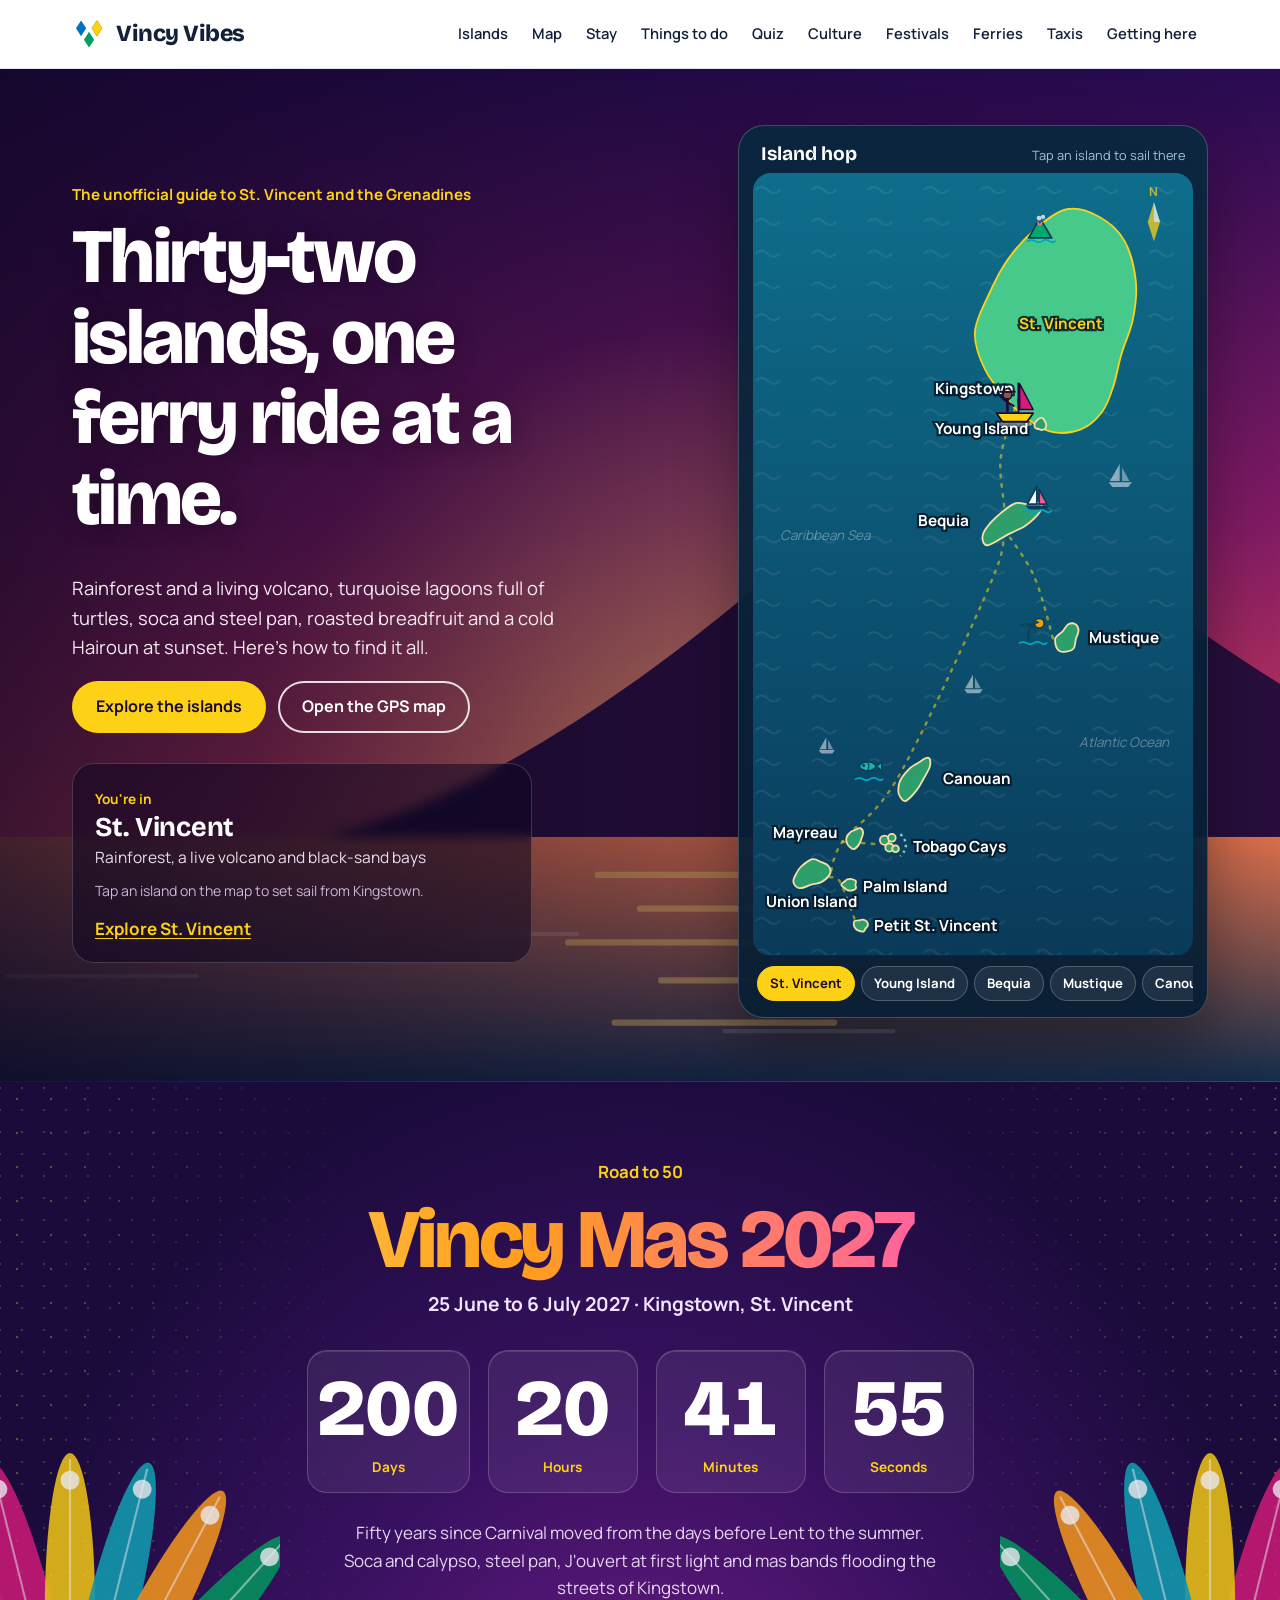
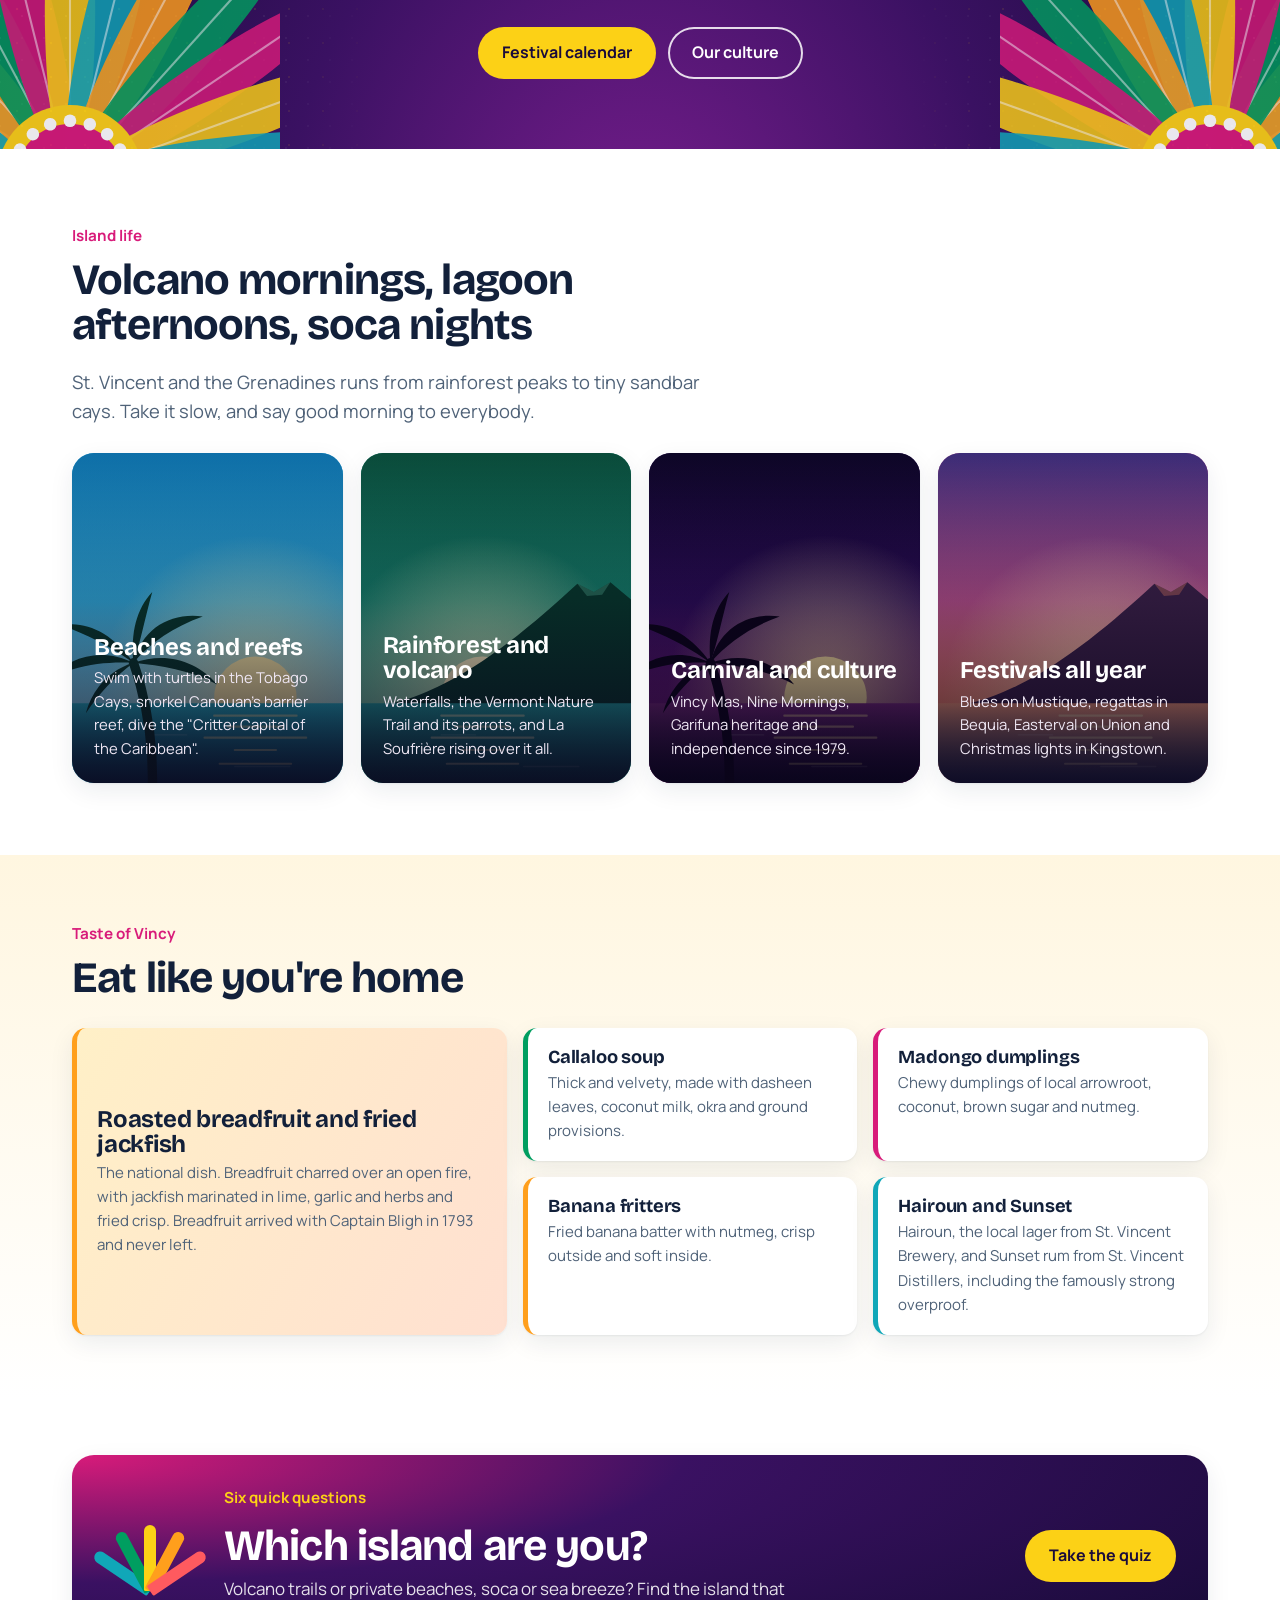
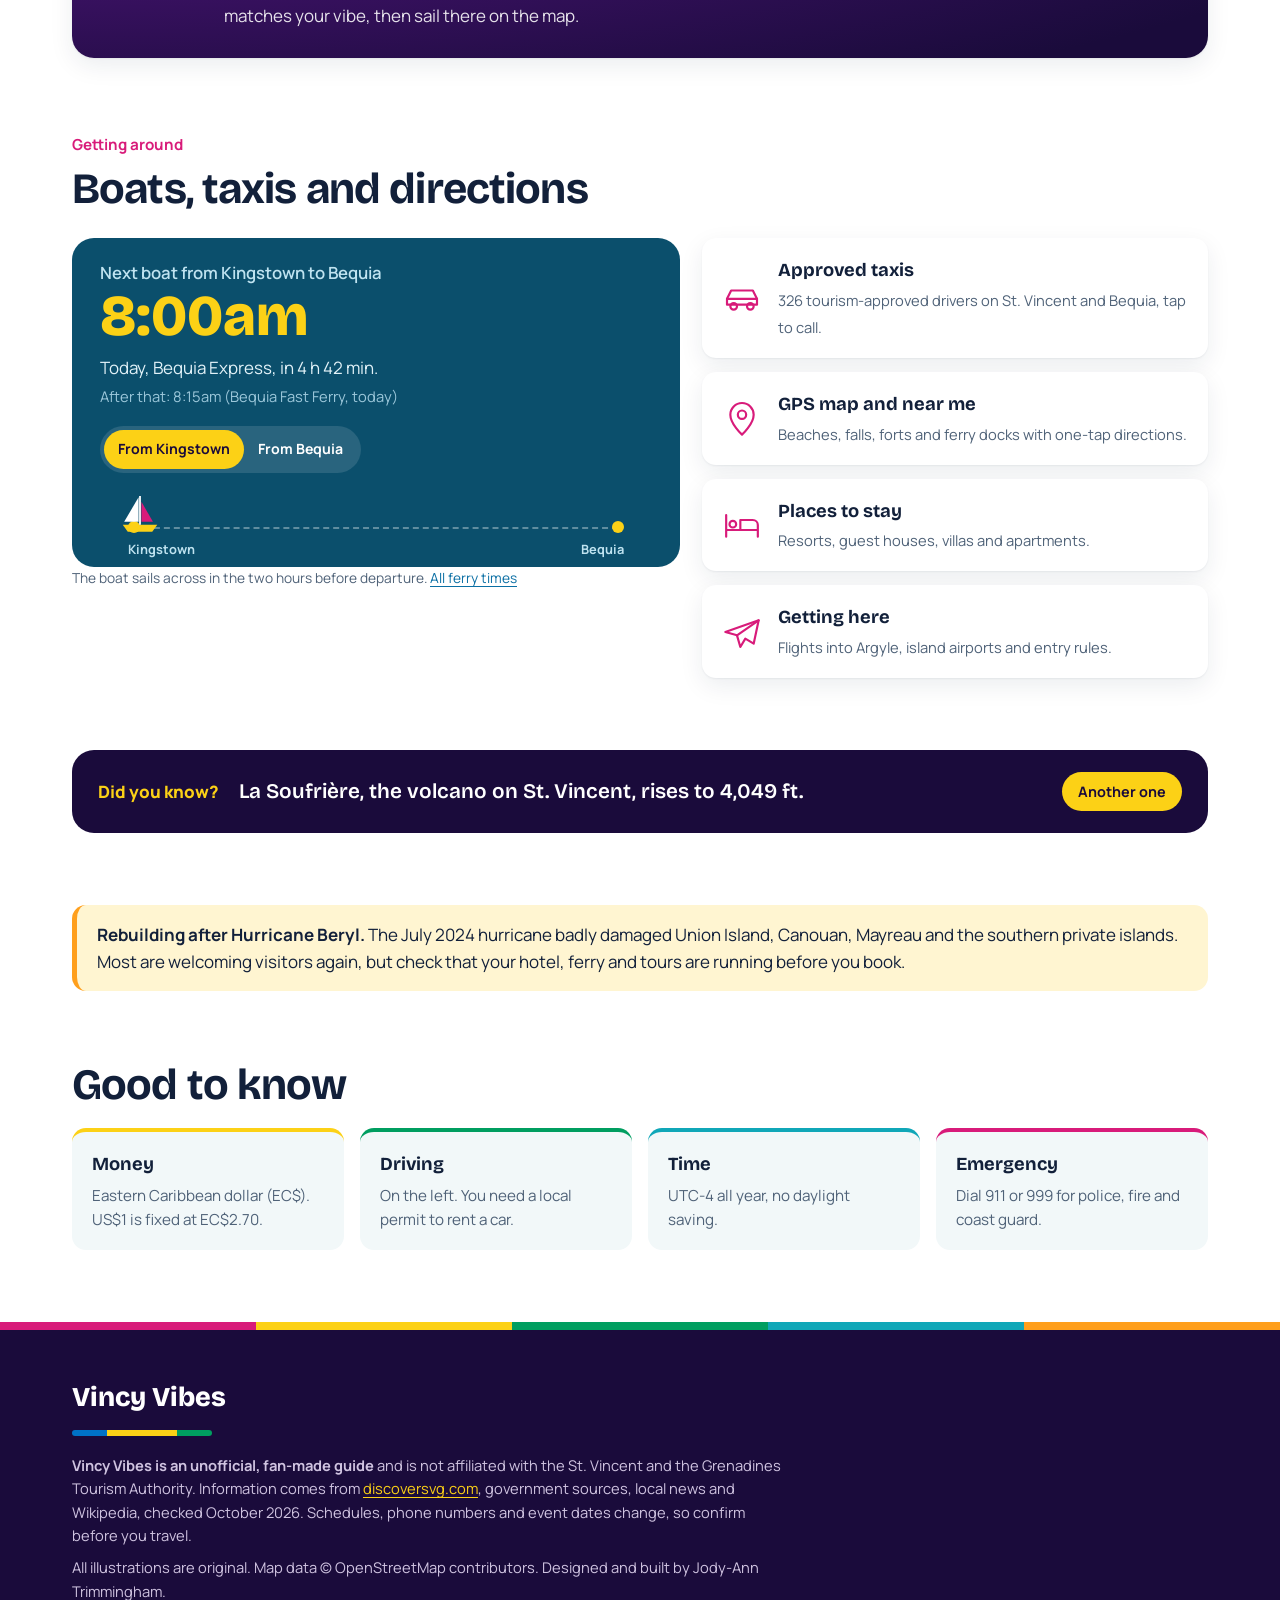
==== commit c0ce10fb: "Add 'Which island are you?' quiz" ====
--- a/index.html
+++ b/index.html
@@ -6,18 +6,18 @@
   <title>Vincy Vibes: the unofficial guide to St. Vincent and the Grenadines</title>
   <meta name="description" content="Island hop across St. Vincent and the Grenadines: interactive map, Vincy Mas 2027 countdown, food, festivals, places to stay, ferries and taxis.">
   <meta name="theme-color" content="#1A0B3B">
-  <link rel="icon" href="img/favicon.svg?v=20261019" type="image/svg+xml">
+  <link rel="icon" href="img/favicon.svg?v=20261020" type="image/svg+xml">
   <link rel="preconnect" href="https://fonts.googleapis.com">
   <link rel="preconnect" href="https://fonts.gstatic.com" crossorigin>
   <link rel="stylesheet" href="https://fonts.googleapis.com/css2?family=Bricolage+Grotesque:opsz,wght@12..96,600;12..96,700;12..96,800&family=Manrope:wght@400;500;600;700;800&display=swap">
-  <link rel="stylesheet" href="css/style.css?v=20261019">
+  <link rel="stylesheet" href="css/style.css?v=20261020">
 </head>
 <body>
 <header class="topbar">
   <div class="wrap topbar-inner">
     <a class="brand" href="index.html"><svg viewBox="0 0 30 30" width="34" height="34" aria-hidden="true"><path fill="#0072C6" d="M8 3l4.5 7L8 17l-4.5-7z"/><path fill="#FCD116" stroke="#C9A400" stroke-width=".6" d="M22 3l4.5 7L22 17l-4.5-7z"/><path fill="#009E60" d="M15 13l4.5 7L15 27l-4.5-7z"/></svg>Vincy Vibes</a>
     <button type="button" class="menu-btn" aria-expanded="false" aria-controls="main-nav">Menu</button>
-    <nav class="nav" id="main-nav" aria-label="Main"><a href="islands.html">Islands</a><a href="map.html">Map</a><a href="stay.html">Stay</a><a href="things-to-do.html">Things to do</a><a href="culture.html">Culture</a><a href="festivals.html">Festivals</a><a href="ferries.html">Ferries</a><a href="taxis.html">Taxis</a><a href="getting-here.html">Getting here</a></nav>
+    <nav class="nav" id="main-nav" aria-label="Main"><a href="islands.html">Islands</a><a href="map.html">Map</a><a href="stay.html">Stay</a><a href="things-to-do.html">Things to do</a><a href="quiz.html">Quiz</a><a href="culture.html">Culture</a><a href="festivals.html">Festivals</a><a href="ferries.html">Ferries</a><a href="taxis.html">Taxis</a><a href="getting-here.html">Getting here</a></nav>
   </div>
 </header>
 <main>
@@ -190,6 +190,18 @@
     </ul>
   </div>
 </section>
+
+<div class="wrap">
+  <section class="quiz-promo" aria-labelledby="qp-title">
+    <div class="qp-fan" aria-hidden="true"><span></span><span></span><span></span><span></span><span></span></div>
+    <div>
+      <span class="kicker">Six quick questions</span>
+      <h2 id="qp-title">Which island are you?</h2>
+      <p>Volcano trails or private beaches, soca or sea breeze? Find the island that matches your vibe, then sail there on the map.</p>
+    </div>
+    <a class="btn btn-gold" href="quiz.html">Take the quiz</a>
+  </section>
+</div>
 
 <div class="wrap">
   <section aria-labelledby="move-title">
@@ -263,10 +275,10 @@
     <p>All illustrations are original. Map data &copy; OpenStreetMap contributors. Designed and built by Jody-Ann Trimmingham.</p>
   </div>
 </footer>
-<script src="js/data/islands.js?v=20261019"></script>
-<script src="js/site.js?v=20261019"></script>
-<script src="js/data/ferries.js?v=20261019"></script>
-<script src="js/hop.js?v=20261019"></script>
-<script src="js/home.js?v=20261019"></script>
+<script src="js/data/islands.js?v=20261020"></script>
+<script src="js/site.js?v=20261020"></script>
+<script src="js/data/ferries.js?v=20261020"></script>
+<script src="js/hop.js?v=20261020"></script>
+<script src="js/home.js?v=20261020"></script>
 </body>
 </html>
--- a/css/style.css
+++ b/css/style.css
@@ -469,3 +469,63 @@
 @media (max-width: 600px) { .food-grid { grid-template-columns: 1fr; } .food.star { grid-column: auto; } }
 .hero-grid > *, .tools-row > *, .island-grid > * { min-width: 0; }
 .hop-map .isle .mini { pointer-events: auto; }
+
+/* ---------- Which island are you? quiz ---------- */
+.quiz-promo { display: grid; grid-template-columns: auto 1fr auto; align-items: center; gap: 28px; margin: 56px 0 8px; padding: 28px 32px; border-radius: var(--r-l); color: var(--white);
+  background: radial-gradient(120% 140% at 0% 0%, var(--magenta) 0%, var(--plum) 45%, var(--night) 100%); box-shadow: var(--shadow); }
+.quiz-promo h2 { color: var(--white); margin: 4px 0 6px; }
+.quiz-promo p { margin: 0; color: rgba(255,255,255,.88); max-width: 60ch; }
+.quiz-promo .kicker { color: var(--gold); }
+.qp-fan { position: relative; width: 92px; height: 70px; }
+.qp-fan span { position: absolute; left: 40px; bottom: 0; width: 12px; height: 66px; border-radius: 12px 12px 3px 3px; transform-origin: 50% 100%; }
+.qp-fan span:nth-child(1) { background: var(--lagoon); transform: rotate(-56deg); }
+.qp-fan span:nth-child(2) { background: var(--green); transform: rotate(-28deg); }
+.qp-fan span:nth-child(3) { background: var(--gold); }
+.qp-fan span:nth-child(4) { background: var(--mango); transform: rotate(28deg); }
+.qp-fan span:nth-child(5) { background: var(--coral); transform: rotate(56deg); }
+
+.quiz-wrap { max-width: 760px; margin: 40px auto 0; }
+.quiz-progress { height: 8px; border-radius: 99px; background: var(--line); overflow: hidden; margin-bottom: 18px; }
+.quiz-progress span { display: block; height: 100%; width: 0; border-radius: 99px; background: linear-gradient(90deg, var(--lagoon), var(--gold), var(--magenta)); transition: width .35s ease; }
+.quiz-card { background: var(--white); border: 1px solid var(--line); border-radius: var(--r-l); box-shadow: var(--shadow); padding: 32px; min-height: 380px; }
+.quiz-card.in { animation: quizIn .35s ease both; }
+@keyframes quizIn { from { opacity: 0; transform: translateY(10px); } to { opacity: 1; transform: none; } }
+.quiz-step { font-size: .8rem; font-weight: 800; letter-spacing: .08em; text-transform: uppercase; color: var(--magenta); margin: 0 0 6px; }
+.quiz-q { font-family: var(--display); font-size: clamp(1.5rem, 3.4vw, 2.1rem); line-height: 1.15; margin: 0 0 22px; color: var(--ink); outline: none; }
+.quiz-answers { display: grid; gap: 10px; }
+.quiz-answer { display: flex; align-items: center; gap: 14px; width: 100%; text-align: left; font: inherit; font-weight: 600; font-size: 1.02rem; color: var(--ink); background: var(--mist);
+  border: 2px solid transparent; border-radius: var(--r); padding: 14px 18px; cursor: pointer; transition: border-color .15s, background .15s, transform .15s; }
+.quiz-answer .dot { flex: 0 0 auto; width: 14px; height: 14px; transform: rotate(45deg); border-radius: 3px; background: var(--line); transition: background .15s; }
+.quiz-answer:hover { border-color: var(--lagoon); background: var(--white); transform: translateX(3px); }
+.quiz-answer:nth-child(3n+1):hover .dot { background: #0072C6; }
+.quiz-answer:nth-child(3n+2):hover .dot { background: var(--gold); }
+.quiz-answer:nth-child(3n+3):hover .dot { background: var(--green); }
+.quiz-answer.chosen { border-color: var(--magenta); background: #FCE8F2; }
+.quiz-answer.chosen .dot { background: var(--magenta); }
+.quiz-answer:focus-visible, .quiz-back:focus-visible { outline: 3px solid var(--gold); outline-offset: 2px; }
+.quiz-back { margin-top: 18px; font: inherit; font-weight: 700; color: var(--muted); background: none; border: 0; padding: 6px 2px; cursor: pointer; text-decoration: underline; text-underline-offset: 3px; }
+.quiz-back:hover { color: var(--ink); }
+
+.quiz-result { border-top: 6px solid var(--accent); margin: -32px -32px 0; padding: 28px 32px 0; border-radius: var(--r-l) var(--r-l) 0 0; text-align: left; }
+.res-icon { width: 76px; height: 76px; border-radius: 50%; display: grid; place-items: center; background: var(--mist); margin-bottom: 14px; box-shadow: 0 0 0 4px var(--accent); }
+.res-icon svg { width: 46px; height: 46px; }
+.res-text { font-size: 1.08rem; margin: 0 0 18px; }
+.res-hl { list-style: none; padding: 0; margin: 0 0 24px; display: grid; gap: 10px; }
+.res-hl li { position: relative; padding-left: 24px; color: var(--muted); }
+.res-hl li::before { content: ""; position: absolute; left: 2px; top: .45em; width: 10px; height: 10px; transform: rotate(45deg); border-radius: 2px; background: var(--accent); }
+.res-hl strong { color: var(--ink); }
+.res-actions { display: flex; flex-wrap: wrap; gap: 10px; }
+.share-msg { min-height: 1.4em; margin: 12px 0 0; font-weight: 600; color: var(--rainforest); word-break: break-all; }
+
+@media (max-width: 760px) {
+  .quiz-promo { grid-template-columns: 1fr; gap: 16px; padding: 24px 20px; }
+  .quiz-promo .btn { justify-self: start; }
+  .quiz-card { padding: 22px 18px; }
+  .quiz-result { margin: -22px -18px 0; padding: 22px 18px 0; }
+  .res-actions .btn { flex: 1 1 100%; }
+}
+@media (prefers-reduced-motion: reduce) {
+  .quiz-card.in { animation: none; }
+  .quiz-progress span, .quiz-answer { transition: none; }
+}
+.quiz-q, .quiz-card { scroll-margin-top: 96px; }
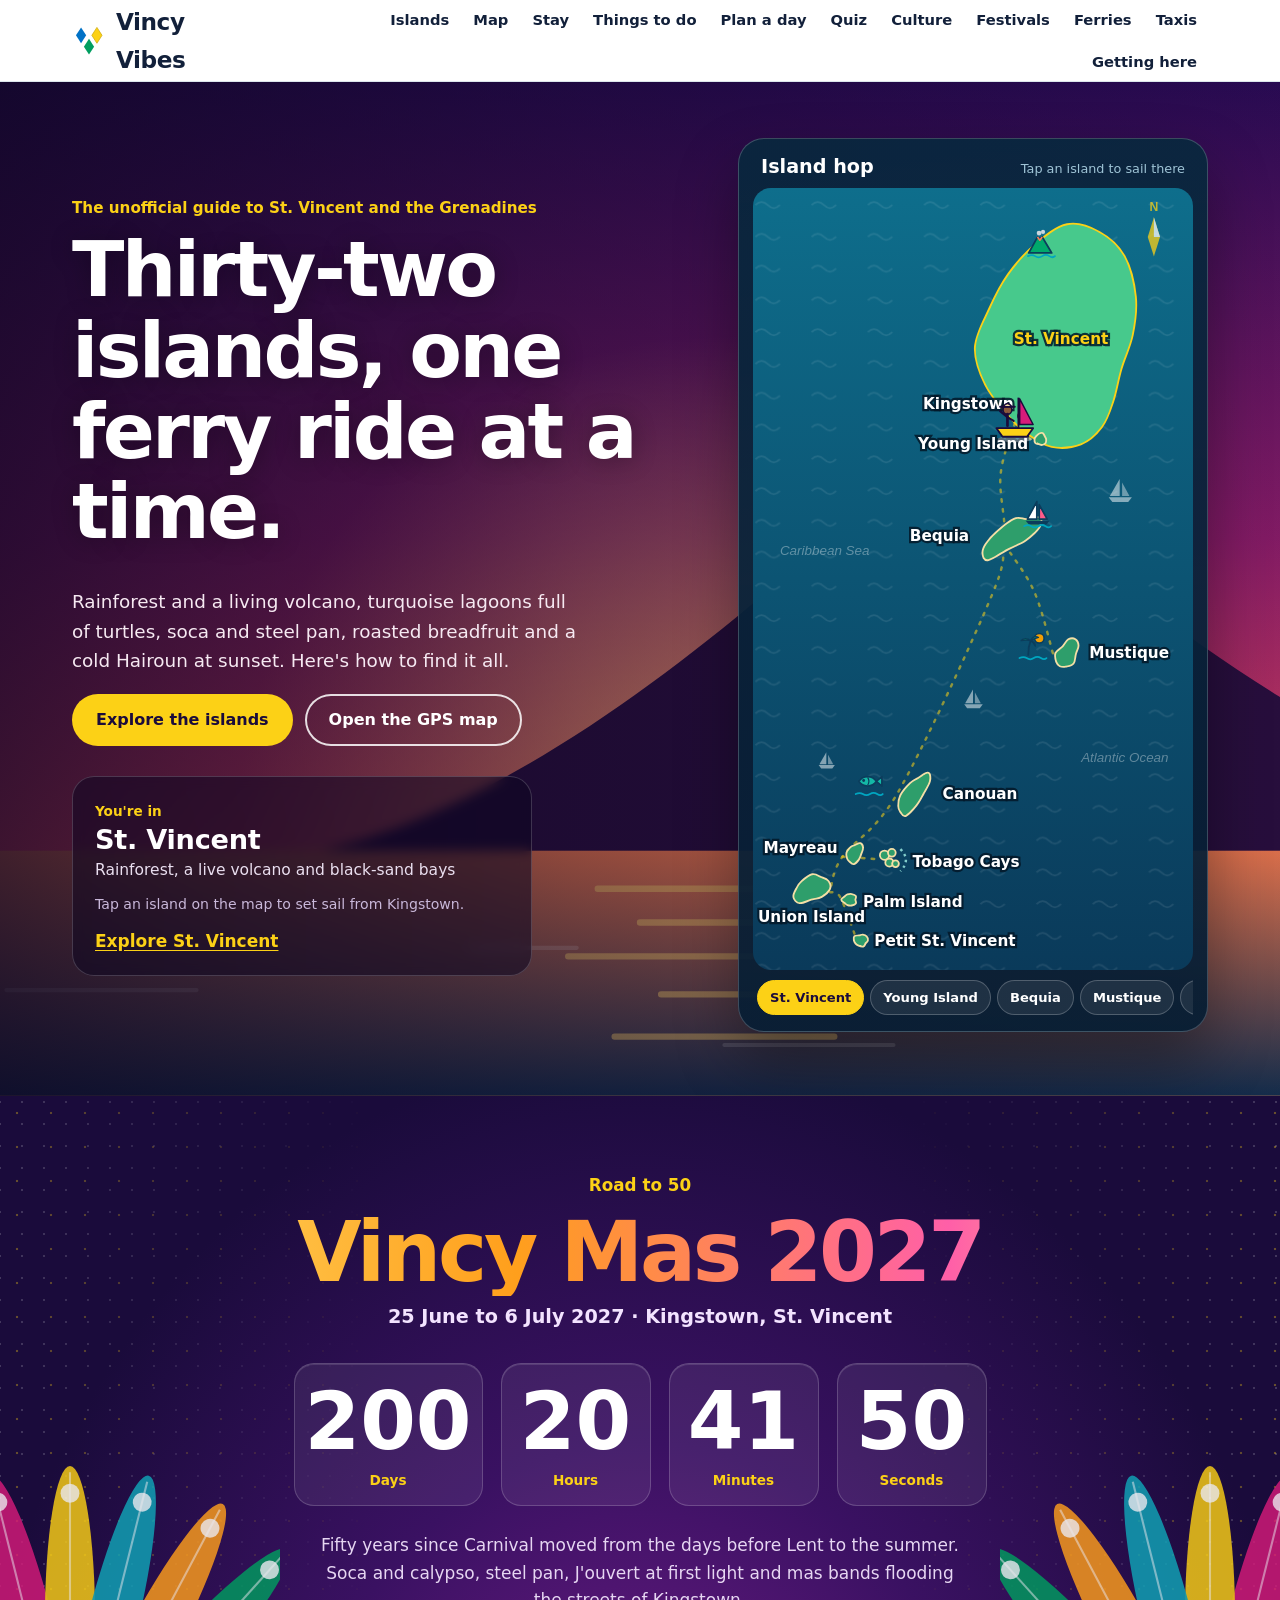
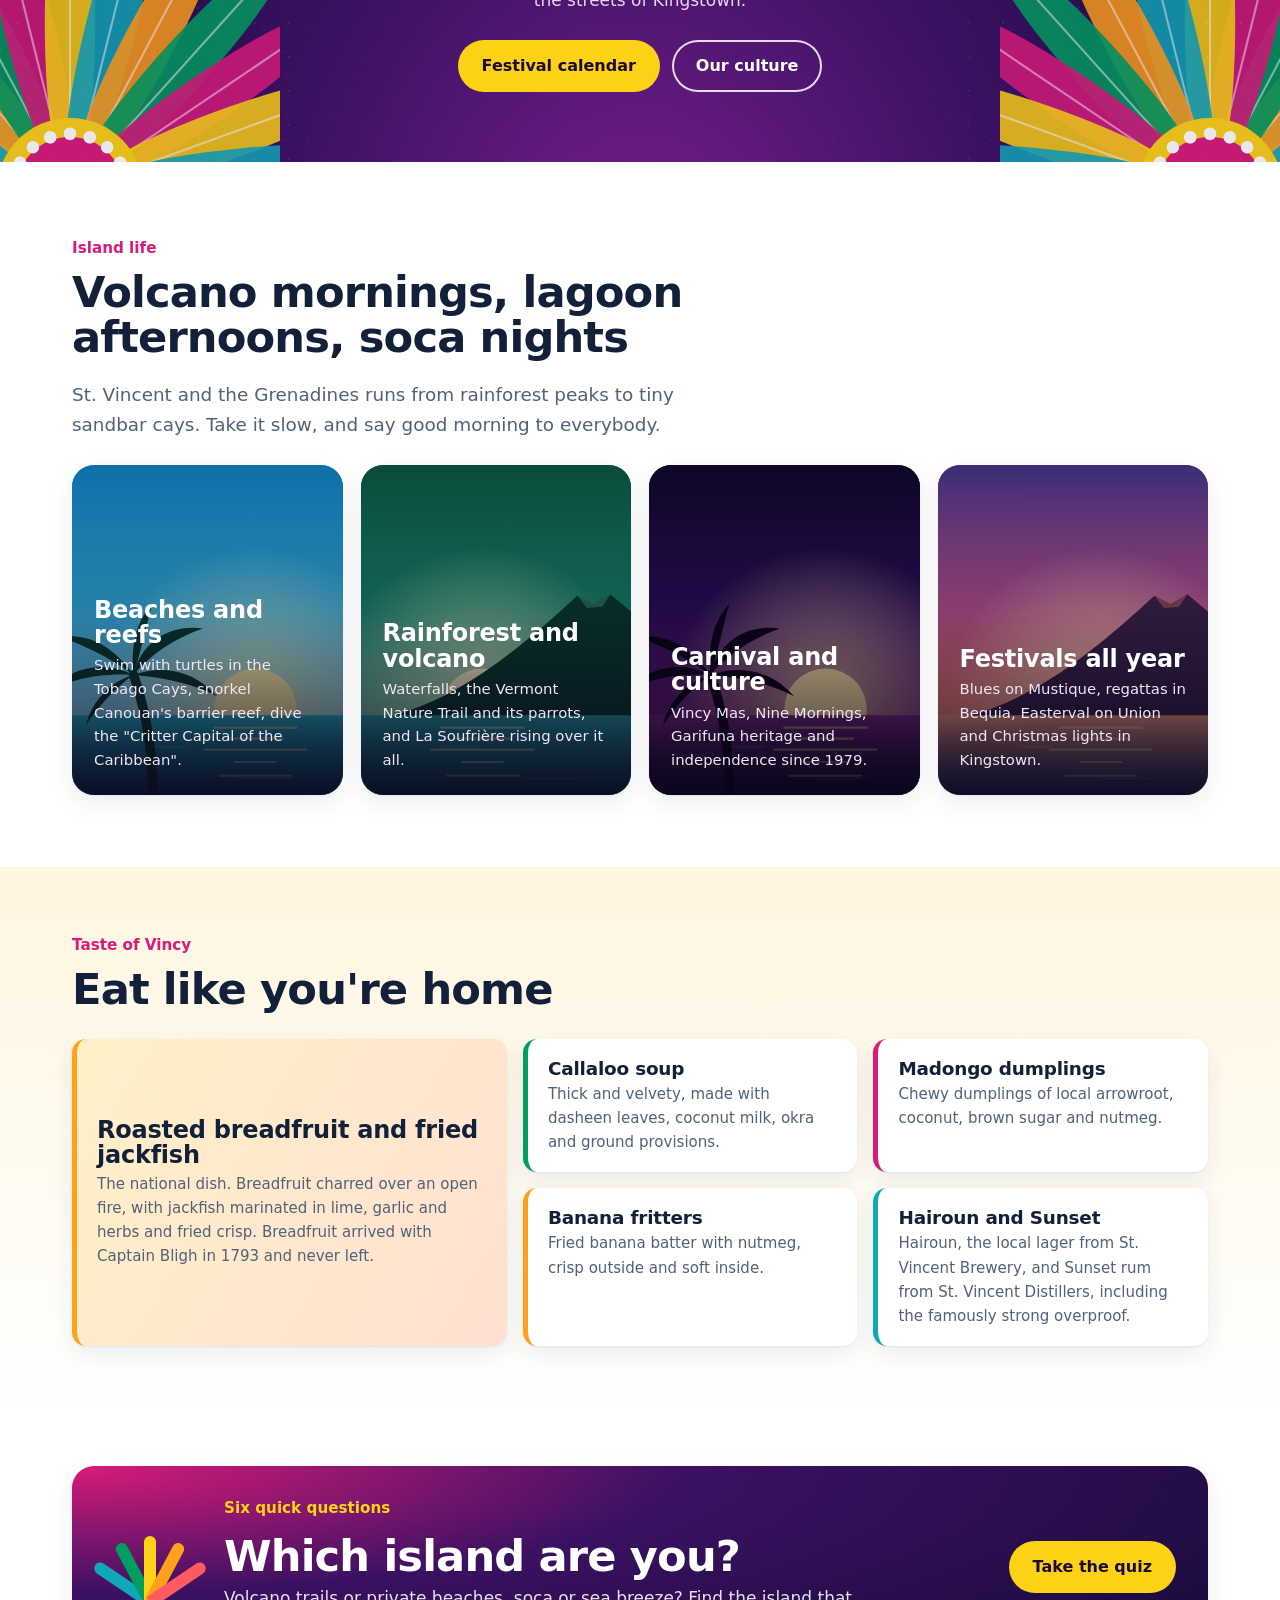
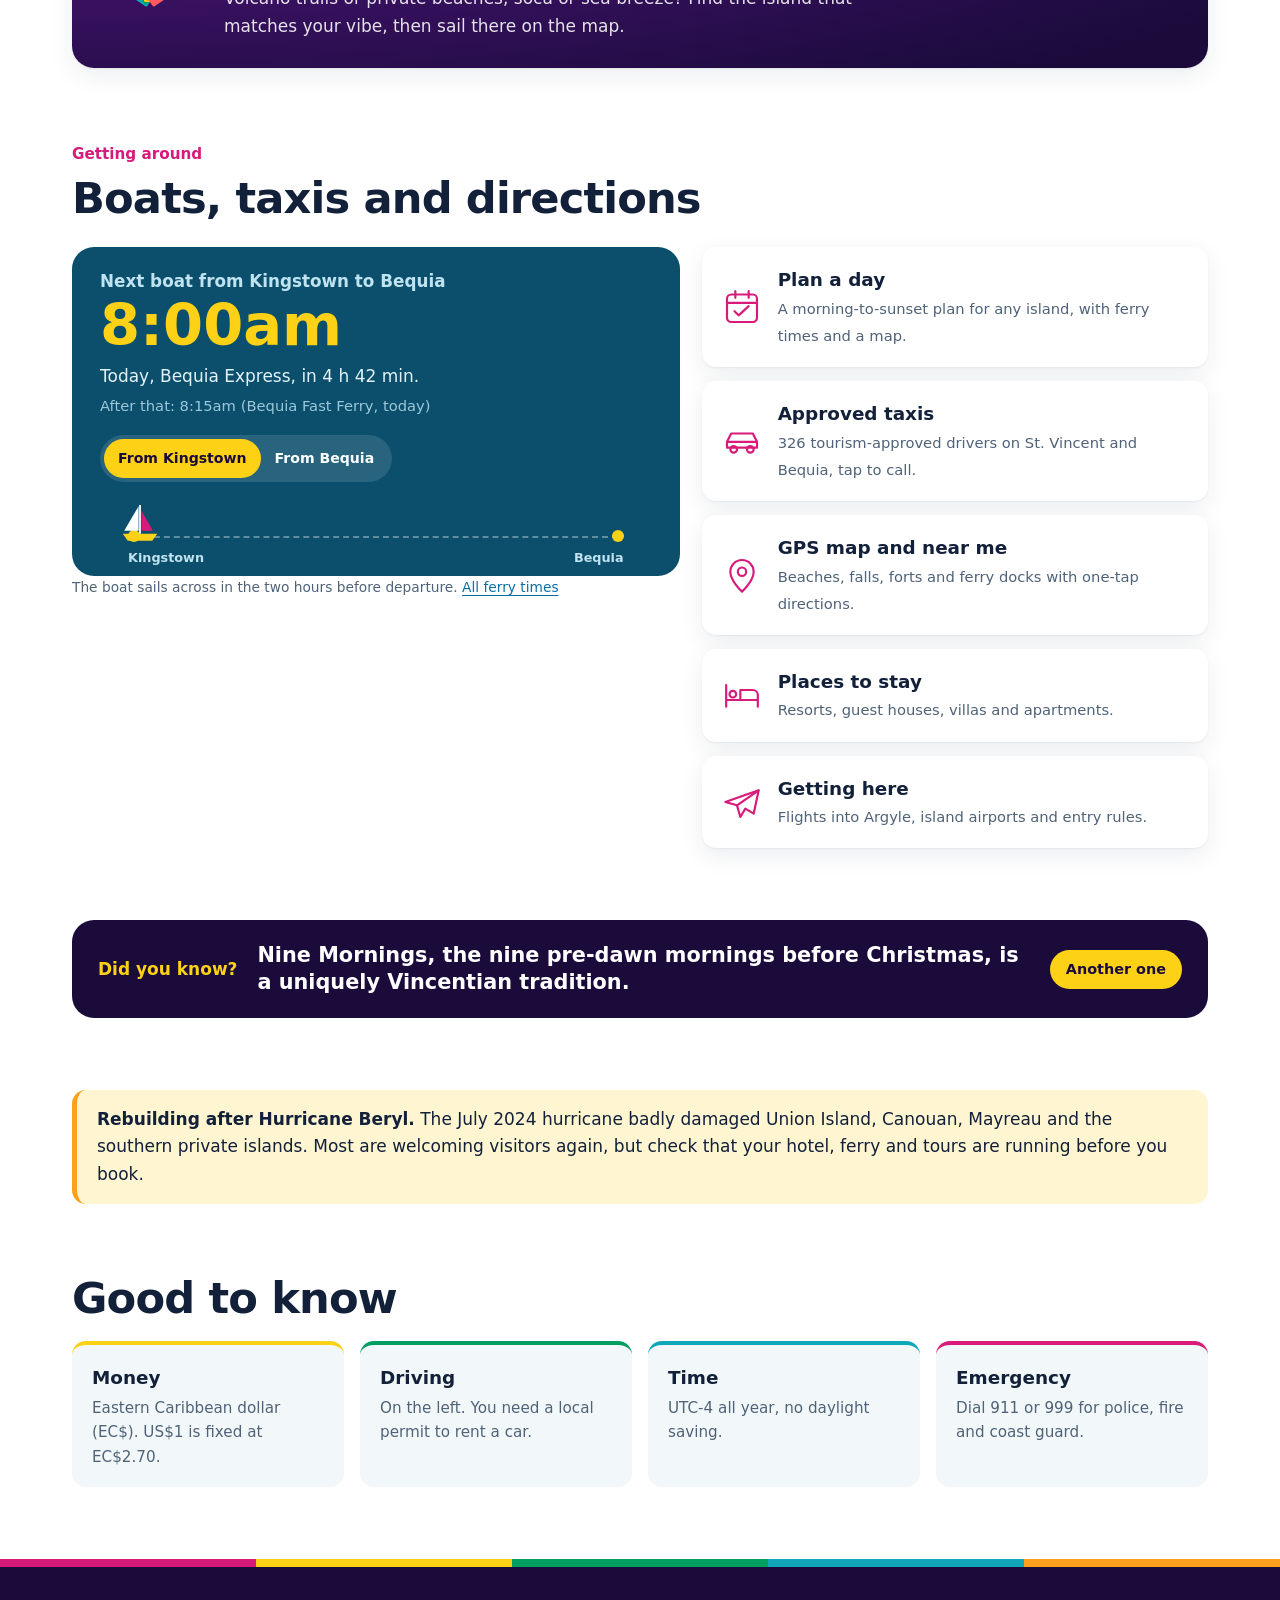
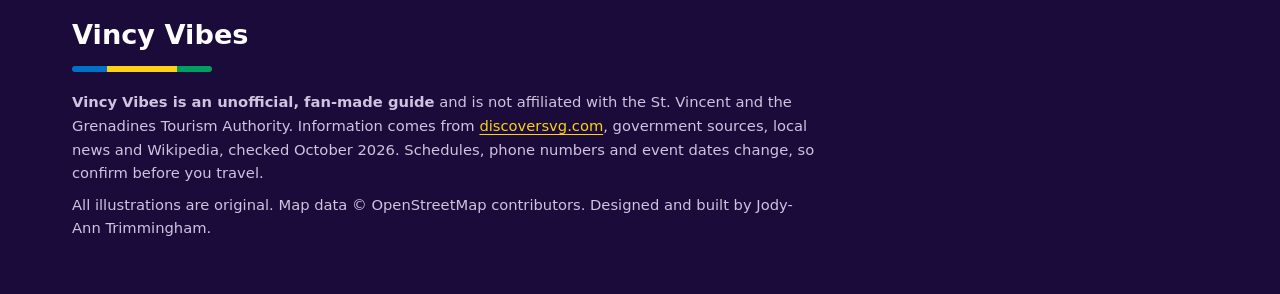
==== commit 3fa73403: "Add day planner and security hardening (CSP, SRI, security.txt, tests)" ====
--- a/index.html
+++ b/index.html
@@ -2,22 +2,24 @@
 <html lang="en">
 <head>
   <meta charset="utf-8">
+  <meta http-equiv="Content-Security-Policy" content="default-src 'self'; script-src 'self' https://unpkg.com/leaflet@1.9.4/dist/leaflet.js; style-src 'self' 'unsafe-inline' https://fonts.googleapis.com https://unpkg.com/leaflet@1.9.4/dist/leaflet.css; font-src https://fonts.gstatic.com; img-src 'self' data: https://tile.openstreetmap.org https://unpkg.com/leaflet@1.9.4/dist/images/; connect-src 'self'; object-src 'none'; base-uri 'self'; form-action 'self'">
+  <meta name="referrer" content="strict-origin-when-cross-origin">
   <meta name="viewport" content="width=device-width, initial-scale=1">
   <title>Vincy Vibes: the unofficial guide to St. Vincent and the Grenadines</title>
   <meta name="description" content="Island hop across St. Vincent and the Grenadines: interactive map, Vincy Mas 2027 countdown, food, festivals, places to stay, ferries and taxis.">
   <meta name="theme-color" content="#1A0B3B">
-  <link rel="icon" href="img/favicon.svg?v=20261020" type="image/svg+xml">
+  <link rel="icon" href="img/favicon.svg?v=20261021" type="image/svg+xml">
   <link rel="preconnect" href="https://fonts.googleapis.com">
   <link rel="preconnect" href="https://fonts.gstatic.com" crossorigin>
   <link rel="stylesheet" href="https://fonts.googleapis.com/css2?family=Bricolage+Grotesque:opsz,wght@12..96,600;12..96,700;12..96,800&family=Manrope:wght@400;500;600;700;800&display=swap">
-  <link rel="stylesheet" href="css/style.css?v=20261020">
+  <link rel="stylesheet" href="css/style.css?v=20261021">
 </head>
 <body>
 <header class="topbar">
   <div class="wrap topbar-inner">
     <a class="brand" href="index.html"><svg viewBox="0 0 30 30" width="34" height="34" aria-hidden="true"><path fill="#0072C6" d="M8 3l4.5 7L8 17l-4.5-7z"/><path fill="#FCD116" stroke="#C9A400" stroke-width=".6" d="M22 3l4.5 7L22 17l-4.5-7z"/><path fill="#009E60" d="M15 13l4.5 7L15 27l-4.5-7z"/></svg>Vincy Vibes</a>
     <button type="button" class="menu-btn" aria-expanded="false" aria-controls="main-nav">Menu</button>
-    <nav class="nav" id="main-nav" aria-label="Main"><a href="islands.html">Islands</a><a href="map.html">Map</a><a href="stay.html">Stay</a><a href="things-to-do.html">Things to do</a><a href="quiz.html">Quiz</a><a href="culture.html">Culture</a><a href="festivals.html">Festivals</a><a href="ferries.html">Ferries</a><a href="taxis.html">Taxis</a><a href="getting-here.html">Getting here</a></nav>
+    <nav class="nav" id="main-nav" aria-label="Main"><a href="islands.html">Islands</a><a href="map.html">Map</a><a href="stay.html">Stay</a><a href="things-to-do.html">Things to do</a><a href="planner.html">Plan a day</a><a href="quiz.html">Quiz</a><a href="culture.html">Culture</a><a href="festivals.html">Festivals</a><a href="ferries.html">Ferries</a><a href="taxis.html">Taxis</a><a href="getting-here.html">Getting here</a></nav>
   </div>
 </header>
 <main>
@@ -234,6 +236,7 @@
         <p class="footnote">The boat sails across in the two hours before departure. <a href="ferries.html">All ferry times</a></p>
       </div>
       <div class="tool-list">
+        <a class="tool-link" href="planner.html"><svg viewBox="0 0 48 48" fill="none" stroke="currentColor" stroke-width="2.6" stroke-linecap="round" stroke-linejoin="round" aria-hidden="true"><rect x="6" y="9" width="36" height="33" rx="5"/><path d="M6 19h36M16 5v8M32 5v8"/><path d="M15 29l5 5 12-11"/></svg><div><strong>Plan a day</strong><span>A morning-to-sunset plan for any island, with ferry times and a map.</span></div></a>
         <a class="tool-link" href="taxis.html"><svg viewBox="0 0 48 48" fill="none" stroke="currentColor" stroke-width="2.6" stroke-linecap="round" stroke-linejoin="round" aria-hidden="true"><path d="M6 32v-7l5-10h26l5 10v7z"/><path d="M6 25h36"/><circle cx="14" cy="34" r="4"/><circle cx="34" cy="34" r="4"/></svg><div><strong>Approved taxis</strong><span>326 tourism-approved drivers on St. Vincent and Bequia, tap to call.</span></div></a>
         <a class="tool-link" href="map.html"><svg viewBox="0 0 48 48" fill="none" stroke="currentColor" stroke-width="2.6" stroke-linecap="round" stroke-linejoin="round" aria-hidden="true"><path d="M24 44s14-13 14-24a14 14 0 0 0-28 0c0 11 14 24 14 24z"/><circle cx="24" cy="20" r="5"/></svg><div><strong>GPS map and near me</strong><span>Beaches, falls, forts and ferry docks with one-tap directions.</span></div></a>
         <a class="tool-link" href="stay.html"><svg viewBox="0 0 48 48" fill="none" stroke="currentColor" stroke-width="2.6" stroke-linecap="round" stroke-linejoin="round" aria-hidden="true"><path d="M5 38V12M5 30h38v8M43 30v-6a6 6 0 0 0-6-6H22v12"/><circle cx="13" cy="23" r="4"/></svg><div><strong>Places to stay</strong><span>Resorts, guest houses, villas and apartments.</span></div></a>
@@ -275,10 +278,10 @@
     <p>All illustrations are original. Map data &copy; OpenStreetMap contributors. Designed and built by Jody-Ann Trimmingham.</p>
   </div>
 </footer>
-<script src="js/data/islands.js?v=20261020"></script>
-<script src="js/site.js?v=20261020"></script>
-<script src="js/data/ferries.js?v=20261020"></script>
-<script src="js/hop.js?v=20261020"></script>
-<script src="js/home.js?v=20261020"></script>
+<script src="js/data/islands.js?v=20261021"></script>
+<script src="js/site.js?v=20261021"></script>
+<script src="js/data/ferries.js?v=20261021"></script>
+<script src="js/hop.js?v=20261021"></script>
+<script src="js/home.js?v=20261021"></script>
 </body>
 </html>
--- a/css/style.css
+++ b/css/style.css
@@ -433,11 +433,13 @@
   .band-art { width: 140px; height: 140px; opacity: .45; }
   .mas-band .fan { width: 280px; height: 280px; opacity: .55; }
 }
-@media (max-width: 760px) {
+@media (max-width: 1099px) {
   .menu-btn { display: inline-block; }
   .nav { display: none; position: absolute; left: 0; right: 0; top: 100%; background: var(--white); padding: 10px 16px 16px; box-shadow: 0 12px 24px rgba(18,32,58,.12); flex-direction: column; align-items: stretch; }
   .nav.open { display: flex; }
   .nav a { padding: 11px 14px; font-size: 1.05rem; }
+}
+@media (max-width: 760px) {
   .island-list, .fest-list, .pick-list { grid-template-columns: 1fr; }
   .fest.big { grid-column: auto; }
 }
@@ -529,3 +531,86 @@
   .quiz-progress span, .quiz-answer { transition: none; }
 }
 .quiz-q, .quiz-card { scroll-margin-top: 96px; }
+
+/* ---------- Day planner ---------- */
+.planner { display: grid; grid-template-columns: minmax(0, 380px) minmax(0, 1fr); gap: 32px; align-items: start; margin-top: 40px; }
+.plan-form { position: sticky; top: 88px; background: var(--white); border: 1px solid var(--line); border-radius: var(--r-l); box-shadow: var(--shadow); padding: 24px; display: grid; gap: 18px; }
+.pf-row { display: grid; gap: 8px; }
+.pf-row label, .pf-label { font-weight: 800; font-size: .9rem; color: var(--ink); }
+.plan-form select.filter, .plan-form input.filter { width: 100%; }
+.plan-form .chips { margin: 0; }
+.plan-form .seg { border-radius: 18px; }
+.pf-go { width: 100%; margin-top: 4px; }
+
+.plan-empty { border: 2px dashed var(--line); border-radius: var(--r-l); padding: 48px 32px; text-align: center; color: var(--muted); }
+.plan-empty h2 { color: var(--ink); margin: 16px 0 8px; font-size: 1.5rem; }
+.plan-empty p { margin: 0 auto; max-width: 42ch; }
+.pe-art { display: inline-flex; gap: 10px; }
+.pe-art span { width: 22px; height: 22px; border-radius: 4px; transform: rotate(45deg); }
+.pe-art span:nth-child(1) { background: #0072C6; }
+.pe-art span:nth-child(2) { background: var(--gold); margin-top: -10px; }
+.pe-art span:nth-child(3) { background: var(--green); }
+
+.plan-out { scroll-margin-top: 90px; }
+.plan-out.in { animation: quizIn .35s ease both; }
+.plan-head { display: flex; gap: 18px; align-items: center; padding-bottom: 18px; border-bottom: 4px solid var(--accent); margin-bottom: 18px; }
+.plan-head .res-icon { margin: 0; flex: none; }
+.plan-head h2 { margin: 0; font-size: clamp(1.8rem, 4vw, 2.4rem); outline: none; }
+.plan-date { margin: 2px 0 0; color: var(--muted); font-weight: 600; }
+.plan-notes { list-style: none; padding: 0; margin: 0 0 22px; display: grid; gap: 8px; }
+.plan-notes li { padding: 12px 16px 12px 44px; border-radius: var(--r); position: relative; font-size: .95rem; }
+.plan-notes li::before { content: ""; position: absolute; left: 18px; top: 18px; width: 10px; height: 10px; border-radius: 2px; transform: rotate(45deg); }
+.note-info { background: var(--mist); } .note-info::before { background: var(--lagoon); }
+.note-warn { background: var(--warn-bg); } .note-warn::before { background: var(--mango); }
+.note-party { background: #FCE8F2; } .note-party::before { background: var(--magenta); }
+
+.daylist { list-style: none; padding: 0; margin: 0; }
+.tl-item { display: grid; grid-template-columns: 84px 24px minmax(0, 1fr); gap: 0 10px; position: relative; padding-bottom: 16px; }
+.tl-item::before { content: ""; position: absolute; left: 105px; top: 22px; bottom: -4px; width: 2px; background: var(--line); }
+.tl-item:last-child::before { display: none; }
+.tl-time { font-weight: 800; font-size: .9rem; color: var(--ink); text-align: right; padding-top: 16px; white-space: nowrap; }
+.tl-dot { width: 16px; height: 16px; margin: 18px auto 0; border-radius: 4px; transform: rotate(45deg); background: var(--gold); box-shadow: 0 0 0 4px var(--white); position: relative; z-index: 1; }
+.tl-boat .tl-dot { background: var(--sea); }
+.tl-card { background: var(--white); border: 1px solid var(--line); border-radius: var(--r); padding: 14px 18px; box-shadow: var(--shadow); }
+.tl-boat .tl-card { background: #EAF6F8; border-color: #BFE3EA; box-shadow: none; }
+.tl-slot { margin: 0 0 2px; font-size: .75rem; font-weight: 800; letter-spacing: .07em; text-transform: uppercase; color: var(--magenta); }
+.tl-boat .tl-slot { color: var(--sea); }
+.tl-card h3 { margin: 0 0 4px; font-size: 1.12rem; display: flex; align-items: center; gap: 8px; }
+.tl-card p { margin: 0 0 6px; }
+.tl-num { flex: none; width: 24px; height: 24px; border-radius: 50%; background: var(--night); color: var(--gold); font-size: .8rem; font-weight: 800; display: inline-grid; place-items: center; }
+.tl-alt { font-size: .88rem; color: var(--muted); }
+.tl-tags { display: flex; flex-wrap: wrap; gap: 6px; margin: 8px 0 4px; }
+.tag { font-size: .75rem; font-weight: 700; padding: 3px 10px; border-radius: 999px; background: var(--mist); color: var(--muted); }
+.tl-actions { display: flex; flex-wrap: wrap; gap: 16px; align-items: center; margin-top: 6px; font-size: .9rem; font-weight: 700; }
+.swap { font: inherit; font-weight: 700; color: var(--magenta); background: none; border: 0; padding: 0; cursor: pointer; text-decoration: underline; text-underline-offset: 3px; }
+.swap:hover { color: var(--magenta-dark); }
+.swap:focus-visible { outline: 3px solid var(--gold); outline-offset: 2px; border-radius: 4px; }
+
+.plan-map-h { margin: 22px 0 10px; font-size: 1.2rem; }
+.plan-map { height: 340px; border-radius: var(--r); overflow: hidden; border: 1px solid var(--line); }
+.plan-pin span { display: grid; place-items: center; width: 30px; height: 30px; border-radius: 15px; white-space: nowrap; background: var(--night); color: var(--gold); font: 800 .85rem var(--body); border: 2px solid var(--white); box-shadow: 0 2px 6px rgba(0,0,0,.3); }
+.plan-actions { margin-top: 22px; }
+
+@media (max-width: 900px) {
+  .planner { grid-template-columns: minmax(0, 1fr); }
+  .plan-form { position: static; }
+}
+@media (max-width: 520px) {
+  .tl-item { grid-template-columns: 18px minmax(0, 1fr); }
+  .tl-item::before { left: 8px; }
+  .tl-time { grid-column: 2; text-align: left; padding: 0 0 4px; order: -1; }
+  .tl-dot { grid-row: 1 / span 2; grid-column: 1; margin-top: 4px; width: 14px; height: 14px; }
+  .tl-card { grid-column: 2; }
+  .plan-head .res-icon { width: 60px; height: 60px; }
+  .plan-actions .btn { flex: 1 1 100%; }
+}
+@media print {
+  .topbar, .footer, .confetti-edge, .page-band, .plan-form, .plan-actions, .swap, .share-msg, .plan-empty, .leaflet-control-zoom { display: none !important; }
+  .planner { display: block; margin: 0; }
+  .tl-card, .plan-form { box-shadow: none; }
+  .plan-map { height: 280px; }
+  a { color: inherit; }
+}
+@media (prefers-reduced-motion: reduce) { .plan-out.in { animation: none; } }
+.plan-form input[type=date] { font: inherit; font-weight: 700; padding: 10px 16px; border: 1.5px solid #B8C7D3; border-radius: 999px; background: var(--white); color: var(--ink); min-height: 46px; }
+.plan-form select:focus, .plan-form input[type=date]:focus { outline: none; border-color: var(--magenta); box-shadow: 0 0 0 4px rgba(216,27,122,.15); }
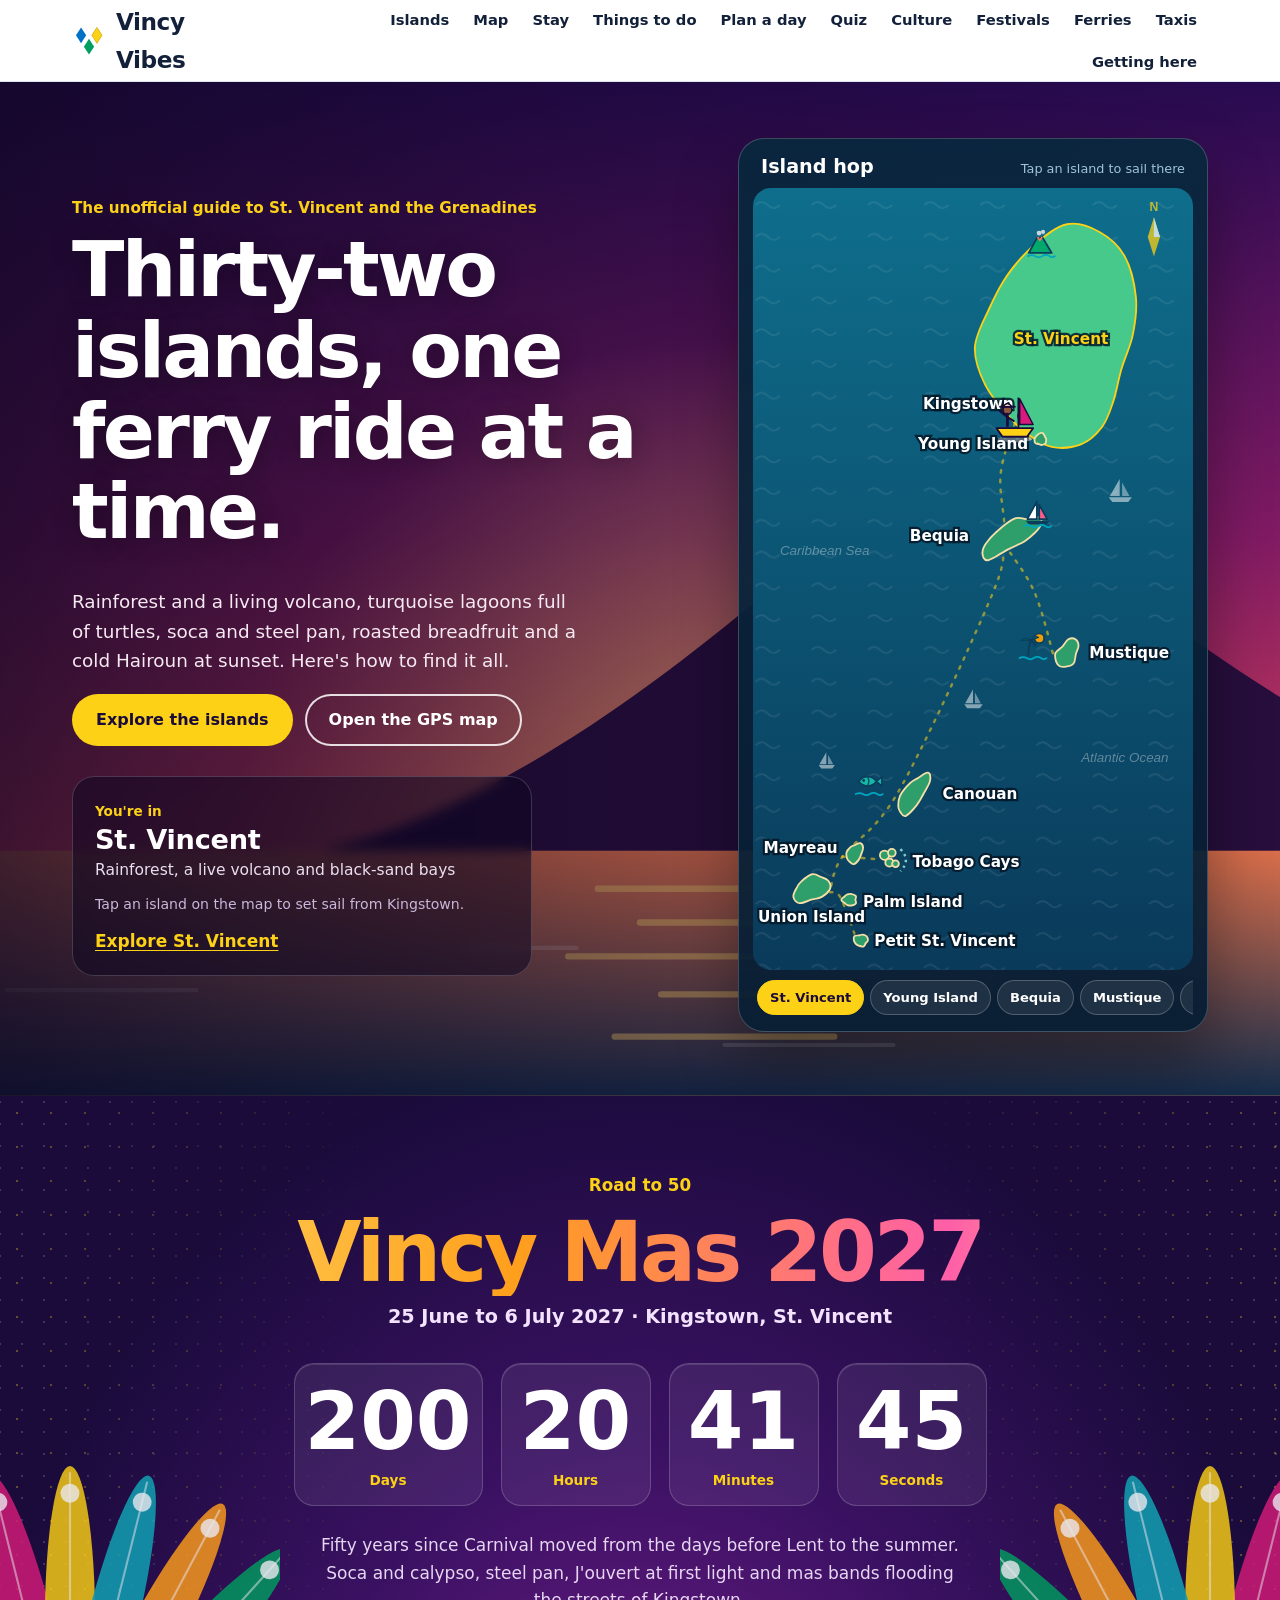
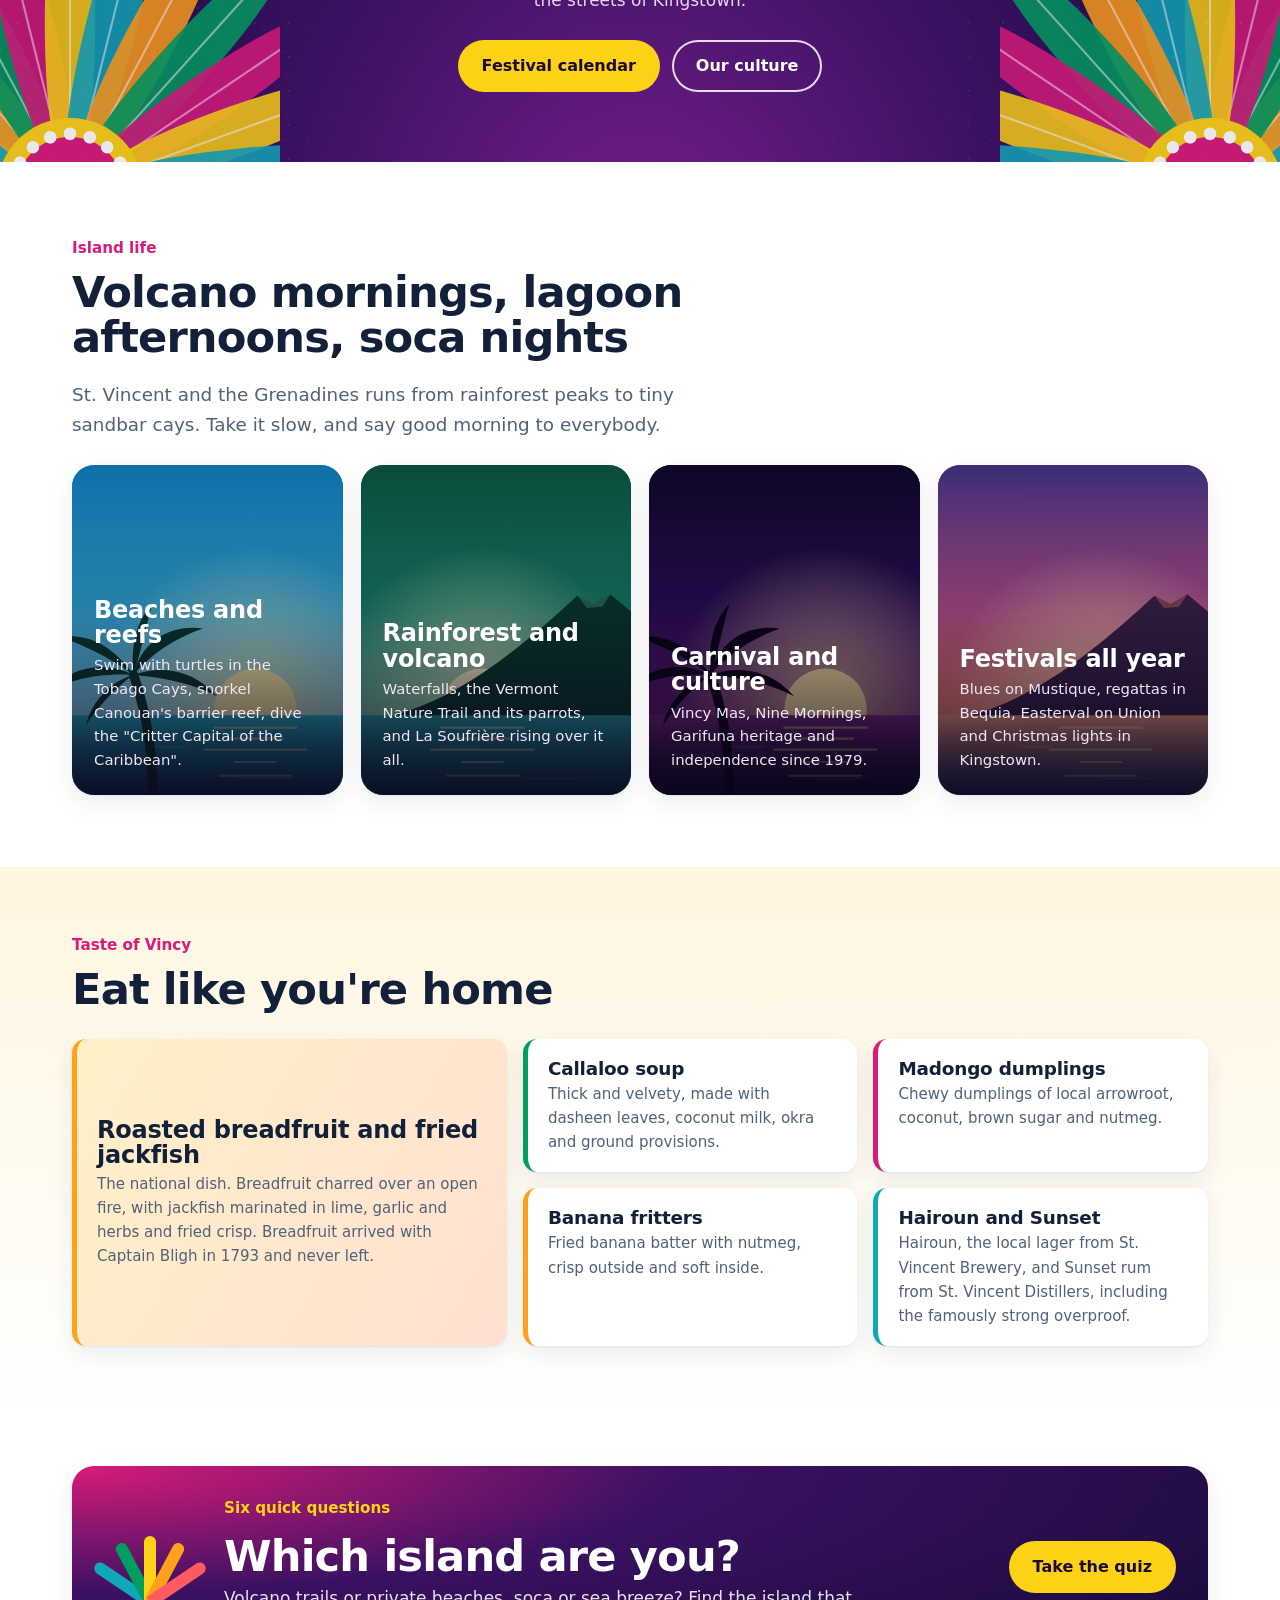
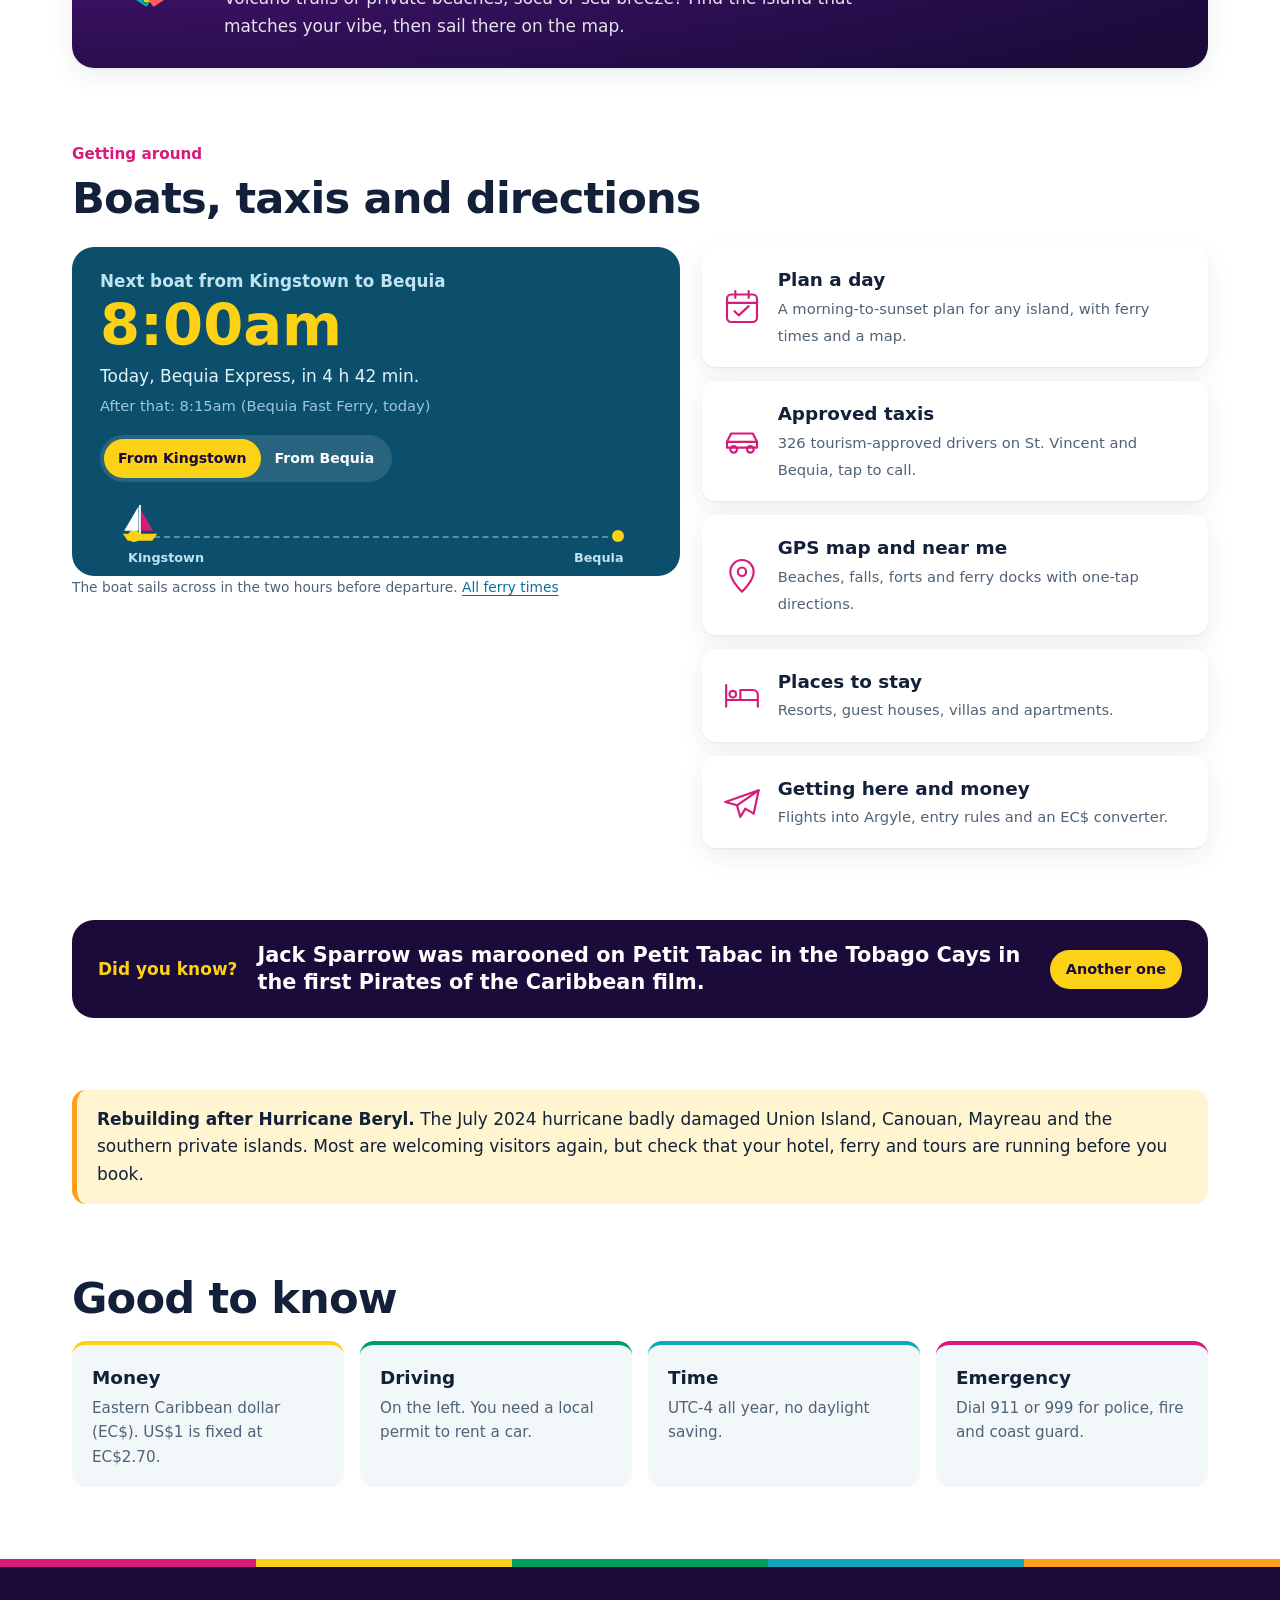
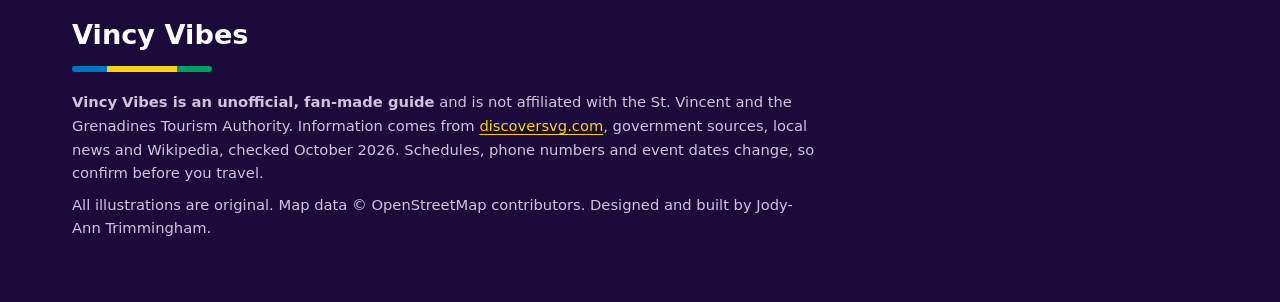
==== commit 6d810e72: "Add offline mode, live weather, EC$ converter and Talk like a Vincy" ====
--- a/index.html
+++ b/index.html
@@ -2,17 +2,19 @@
 <html lang="en">
 <head>
   <meta charset="utf-8">
-  <meta http-equiv="Content-Security-Policy" content="default-src 'self'; script-src 'self' https://unpkg.com/leaflet@1.9.4/dist/leaflet.js; style-src 'self' 'unsafe-inline' https://fonts.googleapis.com https://unpkg.com/leaflet@1.9.4/dist/leaflet.css; font-src https://fonts.gstatic.com; img-src 'self' data: https://tile.openstreetmap.org https://unpkg.com/leaflet@1.9.4/dist/images/; connect-src 'self'; object-src 'none'; base-uri 'self'; form-action 'self'">
+  <meta http-equiv="Content-Security-Policy" content="default-src 'self'; script-src 'self' https://unpkg.com/leaflet@1.9.4/dist/leaflet.js; style-src 'self' 'unsafe-inline' https://fonts.googleapis.com https://unpkg.com/leaflet@1.9.4/dist/leaflet.css; font-src https://fonts.gstatic.com; img-src 'self' data: https://tile.openstreetmap.org https://unpkg.com/leaflet@1.9.4/dist/images/; connect-src 'self' https://api.open-meteo.com https://marine-api.open-meteo.com; object-src 'none'; base-uri 'self'; form-action 'self'">
   <meta name="referrer" content="strict-origin-when-cross-origin">
   <meta name="viewport" content="width=device-width, initial-scale=1">
   <title>Vincy Vibes: the unofficial guide to St. Vincent and the Grenadines</title>
   <meta name="description" content="Island hop across St. Vincent and the Grenadines: interactive map, Vincy Mas 2027 countdown, food, festivals, places to stay, ferries and taxis.">
   <meta name="theme-color" content="#1A0B3B">
-  <link rel="icon" href="img/favicon.svg?v=20261021" type="image/svg+xml">
+  <link rel="icon" href="img/favicon.svg?v=20261022" type="image/svg+xml">
+  <link rel="manifest" href="manifest.webmanifest?v=20261022">
+  <link rel="apple-touch-icon" href="img/icon-192.png?v=20261022">
   <link rel="preconnect" href="https://fonts.googleapis.com">
   <link rel="preconnect" href="https://fonts.gstatic.com" crossorigin>
   <link rel="stylesheet" href="https://fonts.googleapis.com/css2?family=Bricolage+Grotesque:opsz,wght@12..96,600;12..96,700;12..96,800&family=Manrope:wght@400;500;600;700;800&display=swap">
-  <link rel="stylesheet" href="css/style.css?v=20261021">
+  <link rel="stylesheet" href="css/style.css?v=20261022">
 </head>
 <body>
 <header class="topbar">
@@ -240,7 +242,7 @@
         <a class="tool-link" href="taxis.html"><svg viewBox="0 0 48 48" fill="none" stroke="currentColor" stroke-width="2.6" stroke-linecap="round" stroke-linejoin="round" aria-hidden="true"><path d="M6 32v-7l5-10h26l5 10v7z"/><path d="M6 25h36"/><circle cx="14" cy="34" r="4"/><circle cx="34" cy="34" r="4"/></svg><div><strong>Approved taxis</strong><span>326 tourism-approved drivers on St. Vincent and Bequia, tap to call.</span></div></a>
         <a class="tool-link" href="map.html"><svg viewBox="0 0 48 48" fill="none" stroke="currentColor" stroke-width="2.6" stroke-linecap="round" stroke-linejoin="round" aria-hidden="true"><path d="M24 44s14-13 14-24a14 14 0 0 0-28 0c0 11 14 24 14 24z"/><circle cx="24" cy="20" r="5"/></svg><div><strong>GPS map and near me</strong><span>Beaches, falls, forts and ferry docks with one-tap directions.</span></div></a>
         <a class="tool-link" href="stay.html"><svg viewBox="0 0 48 48" fill="none" stroke="currentColor" stroke-width="2.6" stroke-linecap="round" stroke-linejoin="round" aria-hidden="true"><path d="M5 38V12M5 30h38v8M43 30v-6a6 6 0 0 0-6-6H22v12"/><circle cx="13" cy="23" r="4"/></svg><div><strong>Places to stay</strong><span>Resorts, guest houses, villas and apartments.</span></div></a>
-        <a class="tool-link" href="getting-here.html"><svg viewBox="0 0 48 48" fill="none" stroke="currentColor" stroke-width="2.6" stroke-linecap="round" stroke-linejoin="round" aria-hidden="true"><path d="M44 10L4 24l14 4 4 14 6-10 10 6z"/><path d="M18 28l26-18"/></svg><div><strong>Getting here</strong><span>Flights into Argyle, island airports and entry rules.</span></div></a>
+        <a class="tool-link" href="getting-here.html"><svg viewBox="0 0 48 48" fill="none" stroke="currentColor" stroke-width="2.6" stroke-linecap="round" stroke-linejoin="round" aria-hidden="true"><path d="M44 10L4 24l14 4 4 14 6-10 10 6z"/><path d="M18 28l26-18"/></svg><div><strong>Getting here and money</strong><span>Flights into Argyle, entry rules and an EC$ converter.</span></div></a>
       </div>
     </div>
   </section>
@@ -269,6 +271,7 @@
 </div>
 
 </main>
+<div class="net-toast" id="net-toast" role="status" hidden></div>
 <div class="confetti-edge" aria-hidden="true"></div>
 <footer class="footer">
   <div class="wrap">
@@ -276,12 +279,13 @@
     <div class="stripe" aria-hidden="true"><span class="s-blue"></span><span class="s-gold"></span><span class="s-green"></span></div>
     <p><strong>Vincy Vibes is an unofficial, fan-made guide</strong> and is not affiliated with the St. Vincent and the Grenadines Tourism Authority. Information comes from <a href="https://discoversvg.com/">discoversvg.com</a>, government sources, local news and Wikipedia, checked October 2026. Schedules, phone numbers and event dates change, so confirm before you travel.</p>
     <p>All illustrations are original. Map data &copy; OpenStreetMap contributors. Designed and built by Jody-Ann Trimmingham.</p>
+    <p class="app-line"><button type="button" class="install-btn" id="install-btn" hidden>Install Vincy Vibes on this device</button> <span id="offline-ready"></span></p>
   </div>
 </footer>
-<script src="js/data/islands.js?v=20261021"></script>
-<script src="js/site.js?v=20261021"></script>
-<script src="js/data/ferries.js?v=20261021"></script>
-<script src="js/hop.js?v=20261021"></script>
-<script src="js/home.js?v=20261021"></script>
+<script src="js/data/islands.js?v=20261022"></script>
+<script src="js/site.js?v=20261022"></script>
+<script src="js/data/ferries.js?v=20261022"></script>
+<script src="js/hop.js?v=20261022"></script>
+<script src="js/home.js?v=20261022"></script>
 </body>
 </html>
--- a/css/style.css
+++ b/css/style.css
@@ -614,3 +614,63 @@
 @media (prefers-reduced-motion: reduce) { .plan-out.in { animation: none; } }
 .plan-form input[type=date] { font: inherit; font-weight: 700; padding: 10px 16px; border: 1.5px solid #B8C7D3; border-radius: 999px; background: var(--white); color: var(--ink); min-height: 46px; }
 .plan-form select:focus, .plan-form input[type=date]:focus { outline: none; border-color: var(--magenta); box-shadow: 0 0 0 4px rgba(216,27,122,.15); }
+
+/* ---------- Weather ---------- */
+.wx-box { background: linear-gradient(160deg, #EAF6F8, #FFFFFF 70%); }
+.wx-loading { color: var(--muted); margin: 0; font-size: .95rem; }
+.wx-now { display: flex; align-items: center; gap: 12px; margin-bottom: 12px; }
+.wx-now svg { width: 56px; height: 56px; flex: none; }
+.wx-temp { font-family: var(--display); font-size: 2rem; line-height: 1; color: var(--ink); }
+.wx-f { color: var(--muted); font-weight: 700; }
+.wx-desc { margin: 4px 0 0; color: var(--muted); font-size: .92rem; }
+.wx-grid { display: grid; grid-template-columns: 1fr 1fr; gap: 10px; }
+.wx-cell { background: var(--white); border: 1px solid var(--line); border-radius: 12px; padding: 10px 12px; display: grid; gap: 1px; }
+.wx-cell strong { font-size: .98rem; color: var(--ink); }
+.wx-cell span { font-size: .8rem; color: var(--muted); }
+.wx-cell .wx-k { font-size: .7rem; font-weight: 800; letter-spacing: .07em; text-transform: uppercase; color: var(--sea); }
+.wx-week { list-style: none; padding: 0; margin: 12px 0 0; display: grid; grid-template-columns: repeat(5, minmax(0, 1fr)); gap: 6px; text-align: center; }
+.wx-week li { display: grid; justify-items: center; gap: 2px; font-size: .8rem; color: var(--muted); }
+.wx-week svg { width: 30px; height: 30px; }
+.wx-week strong { color: var(--ink); font-size: .9rem; }
+.wx-credit { font-size: .75rem; color: var(--muted); margin: 12px 0 0; }
+.plan-wx { display: flex; gap: 14px; align-items: flex-start; background: #EAF6F8; border: 1px solid #BFE3EA; border-radius: var(--r); padding: 14px 16px; margin: 0 0 18px; }
+.plan-wx svg { width: 48px; height: 48px; flex: none; }
+.plan-wx p { margin: 2px 0 0; font-size: .92rem; color: var(--muted); }
+.plan-wx strong { color: var(--ink); }
+.plan-wx .plan-wx-tip { color: var(--ink); font-weight: 600; }
+
+/* ---------- EC$ converter ---------- */
+.money { display: grid; grid-template-columns: minmax(0, 1.2fr) minmax(0, 1fr); gap: 36px; align-items: start; }
+.converter { background: radial-gradient(130% 120% at 0% 0%, var(--plum), var(--night)); color: var(--white); border-radius: var(--r-l); padding: 26px; box-shadow: var(--shadow); display: grid; gap: 12px; }
+.cv-field label { display: block; font-weight: 800; font-size: .85rem; color: var(--gold); margin-bottom: 6px; }
+.cv-input { display: flex; align-items: center; background: var(--white); border-radius: 14px; padding: 0 16px; }
+.cv-input span { font-weight: 800; color: var(--muted); }
+.cv-input input { flex: 1; min-width: 0; font: 800 1.6rem var(--display); color: var(--ink); border: 0; background: transparent; padding: 12px 10px; outline: none; }
+.cv-input:focus-within { box-shadow: 0 0 0 4px rgba(252,209,22,.6); }
+.cv-swap { justify-self: center; display: grid; place-items: center; width: 36px; height: 36px; border-radius: 50%; background: var(--gold); color: var(--night); font-size: 1.1rem; font-weight: 800; }
+.cv-quick button:focus-visible { outline: 3px solid var(--white); outline-offset: 2px; }
+.cv-rate { margin: 4px 0 0; font-size: .9rem; color: rgba(255,255,255,.8); text-align: center; }
+.cv-quick { display: flex; flex-wrap: wrap; gap: 6px; justify-content: center; }
+.cv-quick button { font: inherit; font-size: .85rem; font-weight: 700; padding: 6px 12px; border-radius: 999px; border: 1.5px solid rgba(255,255,255,.5); background: transparent; color: var(--white); cursor: pointer; }
+.cv-quick button:hover { background: rgba(255,255,255,.12); }
+@media (max-width: 860px) { .money { grid-template-columns: minmax(0, 1fr); } }
+
+/* ---------- Talk like a Vincy ---------- */
+.say-grid { list-style: none; padding: 0; margin: 20px 0 14px; display: grid; grid-template-columns: repeat(auto-fill, minmax(220px, 1fr)); gap: 12px; }
+.say { background: var(--white); border-radius: var(--r); padding: 16px 18px; box-shadow: var(--shadow); border-top: 4px solid var(--gold); display: grid; gap: 4px; align-content: start; }
+.say:nth-child(3n+1) { border-top-color: #0072C6; }
+.say:nth-child(3n+3) { border-top-color: var(--green); }
+.say strong { font-family: var(--display); font-size: 1.3rem; color: var(--ink); }
+.say span { font-weight: 600; color: var(--ink); }
+.say small { color: var(--muted); font-size: .85rem; line-height: 1.45; }
+
+/* ---------- Offline and install ---------- */
+.net-toast { position: fixed; left: 50%; bottom: 20px; transform: translateX(-50%); z-index: 2000; max-width: min(92vw, 520px); background: var(--night); color: var(--white); padding: 12px 20px; border-radius: 999px; box-shadow: 0 8px 28px rgba(0,0,0,.3); font-weight: 600; font-size: .92rem; text-align: center; border: 2px solid var(--gold); }
+.net-toast[hidden] { display: none; }
+.app-line { display: flex; flex-wrap: wrap; gap: 10px; align-items: center; font-size: .85rem; }
+.install-btn { font: inherit; font-weight: 800; padding: 8px 16px; border-radius: 999px; border: 0; background: var(--gold); color: var(--night); cursor: pointer; }
+.install-btn[hidden] { display: none; }
+.offline-list { list-style: none; padding: 0; display: grid; gap: 10px; max-width: 640px; }
+@media print { .net-toast, .app-line { display: none !important; } }
+.converter > *, .cv-field { min-width: 0; }
+.cv-input input { width: 100%; }
